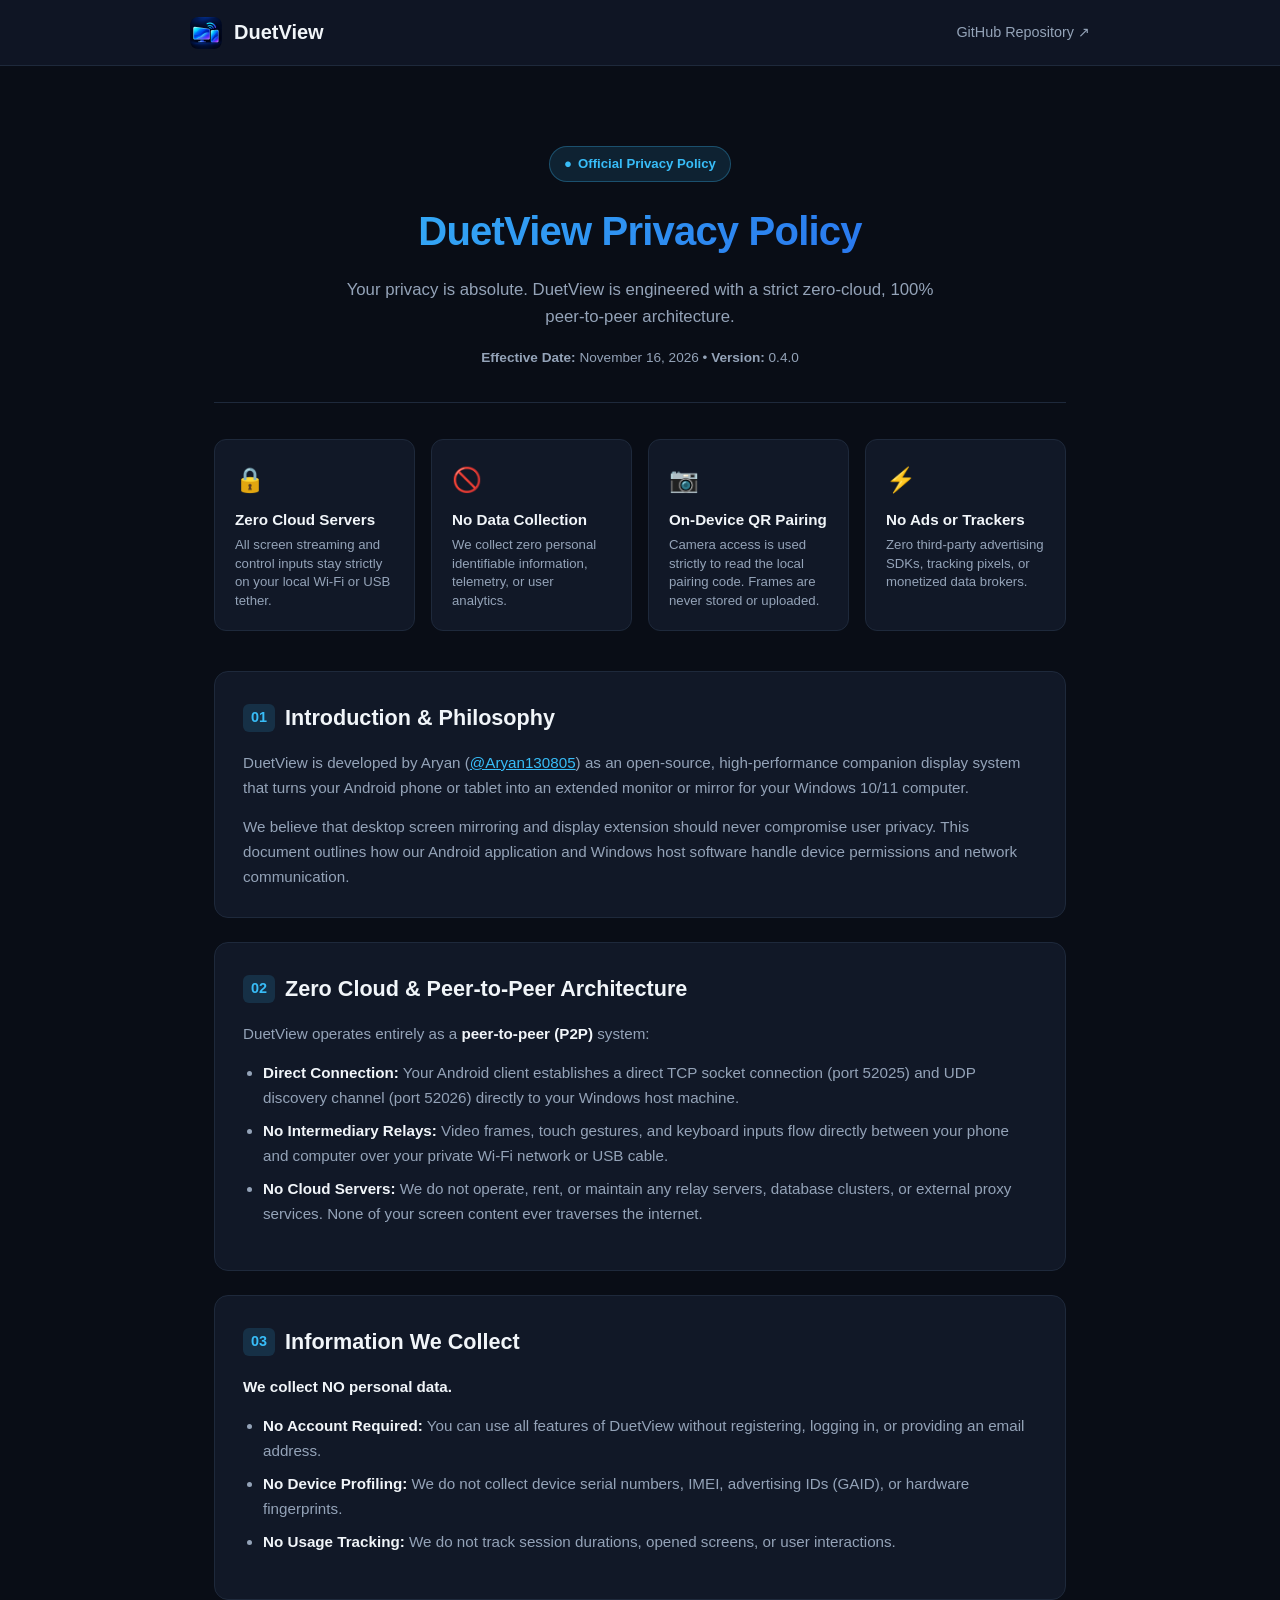
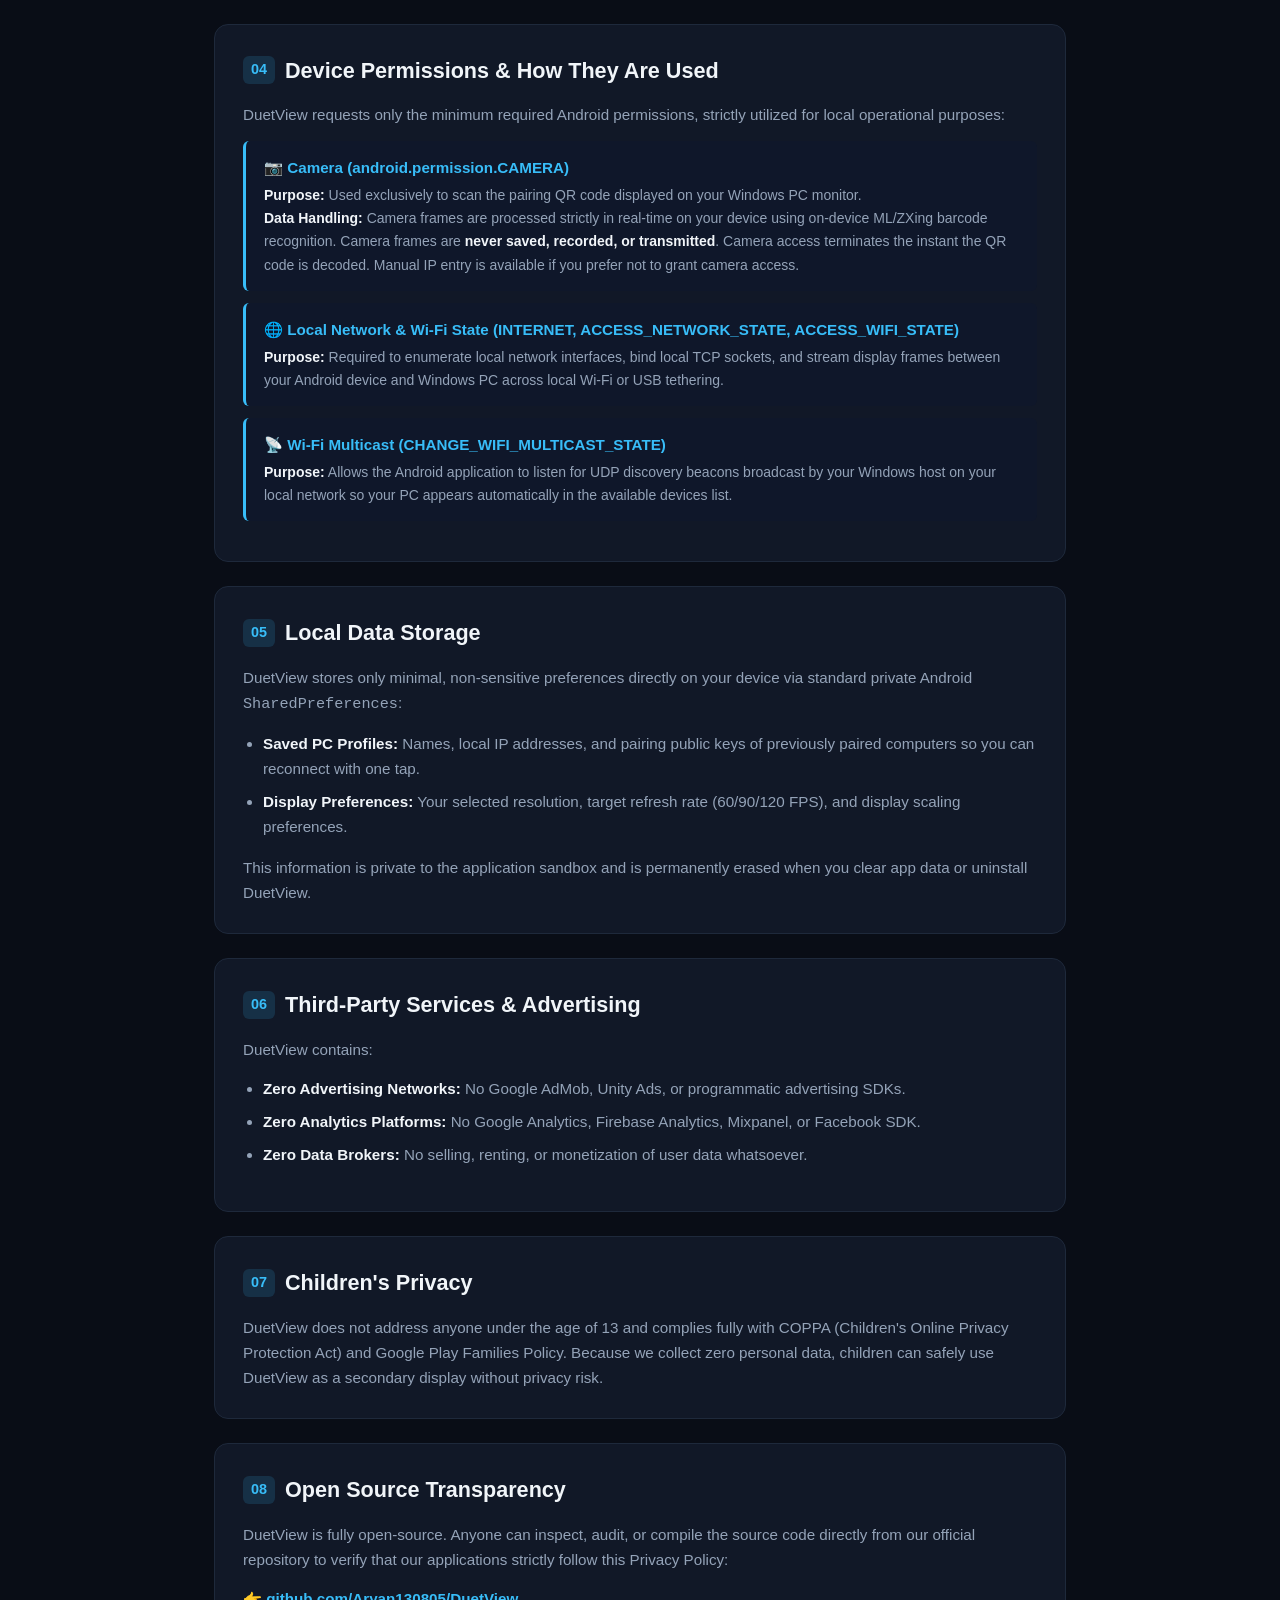
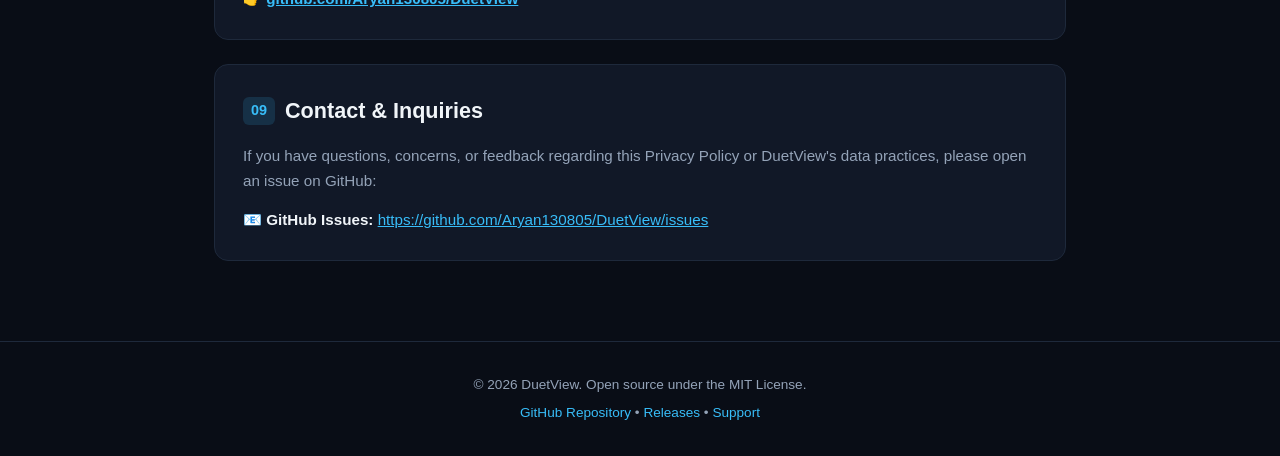
==== docs/index.html @ 6ff33bfb "docs: add dedicated responsive Privacy Policy web page for Google Play Store and GitHub Pages" ====
<!DOCTYPE html>
<html lang="en">
<head>
  <meta charset="UTF-8">
  <meta name="viewport" content="width=device-width, initial-scale=1.0">
  <title>Privacy Policy - DuetView</title>
  <meta name="description" content="Privacy Policy for DuetView - 100% peer-to-peer, zero cloud data collection second monitor app for Android and Windows.">
  <link rel="icon" type="image/png" href="duetview_icon.png">
  <style>
    :root {
      --bg: #090d16;
      --card-bg: #111827;
      --card-border: #1e293b;
      --card-hover-border: #38bdf8;
      --primary: #38bdf8;
      --primary-gradient: linear-gradient(135deg, #38bdf8 0%, #2563eb 100%);
      --accent: #818cf8;
      --text: #f1f5f9;
      --text-muted: #94a3b8;
      --success: #10b981;
      --code-bg: #0f172a;
    }

    * {
      box-sizing: border-box;
      margin: 0;
      padding: 0;
    }

    body {
      font-family: -apple-system, BlinkMacSystemFont, "Segoe UI", Roboto, Helvetica, Arial, sans-serif;
      background-color: var(--bg);
      color: var(--text);
      line-height: 1.65;
      padding: 0;
      margin: 0;
      -webkit-font-smoothing: antialiased;
    }

    /* Top navigation bar */
    .navbar {
      background: rgba(17, 24, 39, 0.85);
      backdrop-filter: blur(12px);
      border-bottom: 1px solid var(--card-border);
      position: sticky;
      top: 0;
      z-index: 50;
      padding: 16px 24px;
    }

    .navbar-container {
      max-width: 900px;
      margin: 0 auto;
      display: flex;
      align-items: center;
      justify-content: space-between;
    }

    .brand {
      display: flex;
      align-items: center;
      gap: 12px;
      text-decoration: none;
      color: var(--text);
      font-weight: 700;
      font-size: 1.25rem;
    }

    .brand img {
      width: 32px;
      height: 32px;
      border-radius: 8px;
      object-fit: cover;
    }

    .nav-links a {
      color: var(--text-muted);
      text-decoration: none;
      font-size: 0.9rem;
      font-weight: 500;
      transition: color 0.2s;
    }

    .nav-links a:hover {
      color: var(--primary);
    }

    /* Container */
    .container {
      max-width: 900px;
      margin: 40px auto 80px auto;
      padding: 0 24px;
    }

    /* Hero Banner */
    .hero {
      text-align: center;
      padding: 40px 0 32px 0;
      border-bottom: 1px solid var(--card-border);
      margin-bottom: 36px;
    }

    .badge {
      display: inline-flex;
      align-items: center;
      gap: 6px;
      background: rgba(56, 189, 248, 0.12);
      color: var(--primary);
      border: 1px solid rgba(56, 189, 248, 0.3);
      padding: 6px 14px;
      border-radius: 9999px;
      font-size: 0.825rem;
      font-weight: 600;
      margin-bottom: 16px;
    }

    .hero h1 {
      font-size: 2.5rem;
      font-weight: 800;
      background: var(--primary-gradient);
      -webkit-background-clip: text;
      -webkit-text-fill-color: transparent;
      margin-bottom: 12px;
      letter-spacing: -0.02em;
    }

    .hero p {
      color: var(--text-muted);
      font-size: 1.05rem;
      max-width: 600px;
      margin: 0 auto;
    }

    .meta-info {
      margin-top: 16px;
      font-size: 0.85rem;
      color: var(--text-muted);
    }

    /* Quick Highlight Grid */
    .highlights {
      display: grid;
      grid-template-columns: repeat(auto-fit, minmax(200px, 1fr));
      gap: 16px;
      margin-bottom: 40px;
    }

    .highlight-card {
      background: var(--card-bg);
      border: 1px solid var(--card-border);
      border-radius: 12px;
      padding: 20px;
      transition: transform 0.2s, border-color 0.2s;
    }

    .highlight-card:hover {
      border-color: var(--card-hover-border);
      transform: translateY(-2px);
    }

    .highlight-icon {
      font-size: 1.5rem;
      margin-bottom: 8px;
      display: block;
    }

    .highlight-title {
      font-weight: 700;
      font-size: 0.95rem;
      color: var(--text);
      margin-bottom: 4px;
    }

    .highlight-desc {
      font-size: 0.825rem;
      color: var(--text-muted);
      line-height: 1.4;
    }

    /* Policy Content */
    .section {
      background: var(--card-bg);
      border: 1px solid var(--card-border);
      border-radius: 14px;
      padding: 28px;
      margin-bottom: 24px;
    }

    .section h2 {
      font-size: 1.35rem;
      font-weight: 700;
      color: var(--text);
      margin-bottom: 14px;
      display: flex;
      align-items: center;
      gap: 10px;
    }

    .section h2 span.num {
      background: rgba(56, 189, 248, 0.15);
      color: var(--primary);
      font-size: 0.9rem;
      padding: 2px 8px;
      border-radius: 6px;
    }

    .section p {
      color: var(--text-muted);
      margin-bottom: 14px;
      font-size: 0.95rem;
    }

    .section p:last-child {
      margin-bottom: 0;
    }

    .section ul {
      margin: 12px 0 16px 20px;
      color: var(--text-muted);
      font-size: 0.95rem;
    }

    .section li {
      margin-bottom: 8px;
    }

    .section strong {
      color: var(--text);
    }

    /* Permission Callout Box */
    .permission-box {
      background: var(--code-bg);
      border-left: 3px solid var(--primary);
      border-radius: 6px;
      padding: 14px 18px;
      margin: 12px 0;
    }

    .permission-title {
      font-weight: 600;
      color: var(--primary);
      font-size: 0.95rem;
      margin-bottom: 4px;
    }

    .permission-desc {
      font-size: 0.875rem;
      color: var(--text-muted);
    }

    /* Footer */
    footer {
      border-top: 1px solid var(--card-border);
      padding: 32px 24px;
      text-align: center;
      color: var(--text-muted);
      font-size: 0.85rem;
    }

    footer a {
      color: var(--primary);
      text-decoration: none;
    }

    footer a:hover {
      text-decoration: underline;
    }

    @media (max-width: 640px) {
      .hero h1 {
        font-size: 2rem;
      }
      .section {
        padding: 20px;
      }
    }
  </style>
</head>
<body>

  <!-- Top Navigation -->
  <header class="navbar">
    <div class="navbar-container">
      <a href="https://github.com/Aryan130805/DuetView" class="brand">
        <img src="duetview_icon.png" alt="DuetView Logo">
        <span>DuetView</span>
      </a>
      <div class="nav-links">
        <a href="https://github.com/Aryan130805/DuetView" target="_blank" rel="noopener">GitHub Repository ↗</a>
      </div>
    </div>
  </header>

  <!-- Main Content Container -->
  <main class="container">

    <!-- Hero Title -->
    <section class="hero">
      <div class="badge">
        <span>●</span> Official Privacy Policy
      </div>
      <h1>DuetView Privacy Policy</h1>
      <p>Your privacy is absolute. DuetView is engineered with a strict zero-cloud, 100% peer-to-peer architecture.</p>
      <div class="meta-info">
        <strong>Effective Date:</strong> November 16, 2026 &bull; <strong>Version:</strong> 0.4.0
      </div>
    </section>

    <!-- Key Privacy Highlights -->
    <section class="highlights">
      <div class="highlight-card">
        <span class="highlight-icon">🔒</span>
        <div class="highlight-title">Zero Cloud Servers</div>
        <div class="highlight-desc">All screen streaming and control inputs stay strictly on your local Wi-Fi or USB tether.</div>
      </div>
      <div class="highlight-card">
        <span class="highlight-icon">🚫</span>
        <div class="highlight-title">No Data Collection</div>
        <div class="highlight-desc">We collect zero personal identifiable information, telemetry, or user analytics.</div>
      </div>
      <div class="highlight-card">
        <span class="highlight-icon">📷</span>
        <div class="highlight-title">On-Device QR Pairing</div>
        <div class="highlight-desc">Camera access is used strictly to read the local pairing code. Frames are never stored or uploaded.</div>
      </div>
      <div class="highlight-card">
        <span class="highlight-icon">⚡</span>
        <div class="highlight-title">No Ads or Trackers</div>
        <div class="highlight-desc">Zero third-party advertising SDKs, tracking pixels, or monetized data brokers.</div>
      </div>
    </section>

    <!-- Detailed Policy Sections -->
    <article class="section">
      <h2><span class="num">01</span> Introduction & Philosophy</h2>
      <p>
        DuetView is developed by Aryan (<a href="https://github.com/Aryan130805" target="_blank" rel="noopener" style="color: var(--primary);">@Aryan130805</a>) as an open-source, high-performance companion display system that turns your Android phone or tablet into an extended monitor or mirror for your Windows 10/11 computer.
      </p>
      <p>
        We believe that desktop screen mirroring and display extension should never compromise user privacy. This document outlines how our Android application and Windows host software handle device permissions and network communication.
      </p>
    </article>

    <article class="section">
      <h2><span class="num">02</span> Zero Cloud & Peer-to-Peer Architecture</h2>
      <p>
        DuetView operates entirely as a <strong>peer-to-peer (P2P)</strong> system:
      </p>
      <ul>
        <li><strong>Direct Connection:</strong> Your Android client establishes a direct TCP socket connection (port 52025) and UDP discovery channel (port 52026) directly to your Windows host machine.</li>
        <li><strong>No Intermediary Relays:</strong> Video frames, touch gestures, and keyboard inputs flow directly between your phone and computer over your private Wi-Fi network or USB cable.</li>
        <li><strong>No Cloud Servers:</strong> We do not operate, rent, or maintain any relay servers, database clusters, or external proxy services. None of your screen content ever traverses the internet.</li>
      </ul>
    </article>

    <article class="section">
      <h2><span class="num">03</span> Information We Collect</h2>
      <p>
        <strong>We collect NO personal data.</strong>
      </p>
      <ul>
        <li><strong>No Account Required:</strong> You can use all features of DuetView without registering, logging in, or providing an email address.</li>
        <li><strong>No Device Profiling:</strong> We do not collect device serial numbers, IMEI, advertising IDs (GAID), or hardware fingerprints.</li>
        <li><strong>No Usage Tracking:</strong> We do not track session durations, opened screens, or user interactions.</li>
      </ul>
    </article>

    <article class="section">
      <h2><span class="num">04</span> Device Permissions & How They Are Used</h2>
      <p>
        DuetView requests only the minimum required Android permissions, strictly utilized for local operational purposes:
      </p>

      <div class="permission-box">
        <div class="permission-title">📷 Camera (android.permission.CAMERA)</div>
        <div class="permission-desc">
          <strong>Purpose:</strong> Used exclusively to scan the pairing QR code displayed on your Windows PC monitor.<br>
          <strong>Data Handling:</strong> Camera frames are processed strictly in real-time on your device using on-device ML/ZXing barcode recognition. Camera frames are <strong>never saved, recorded, or transmitted</strong>. Camera access terminates the instant the QR code is decoded. Manual IP entry is available if you prefer not to grant camera access.
        </div>
      </div>

      <div class="permission-box">
        <div class="permission-title">🌐 Local Network & Wi-Fi State (INTERNET, ACCESS_NETWORK_STATE, ACCESS_WIFI_STATE)</div>
        <div class="permission-desc">
          <strong>Purpose:</strong> Required to enumerate local network interfaces, bind local TCP sockets, and stream display frames between your Android device and Windows PC across local Wi-Fi or USB tethering.
        </div>
      </div>

      <div class="permission-box">
        <div class="permission-title">📡 Wi-Fi Multicast (CHANGE_WIFI_MULTICAST_STATE)</div>
        <div class="permission-desc">
          <strong>Purpose:</strong> Allows the Android application to listen for UDP discovery beacons broadcast by your Windows host on your local network so your PC appears automatically in the available devices list.
        </div>
      </div>
    </article>

    <article class="section">
      <h2><span class="num">05</span> Local Data Storage</h2>
      <p>
        DuetView stores only minimal, non-sensitive preferences directly on your device via standard private Android <code>SharedPreferences</code>:
      </p>
      <ul>
        <li><strong>Saved PC Profiles:</strong> Names, local IP addresses, and pairing public keys of previously paired computers so you can reconnect with one tap.</li>
        <li><strong>Display Preferences:</strong> Your selected resolution, target refresh rate (60/90/120 FPS), and display scaling preferences.</li>
      </ul>
      <p>
        This information is private to the application sandbox and is permanently erased when you clear app data or uninstall DuetView.
      </p>
    </article>

    <article class="section">
      <h2><span class="num">06</span> Third-Party Services & Advertising</h2>
      <p>
        DuetView contains:
      </p>
      <ul>
        <li><strong>Zero Advertising Networks:</strong> No Google AdMob, Unity Ads, or programmatic advertising SDKs.</li>
        <li><strong>Zero Analytics Platforms:</strong> No Google Analytics, Firebase Analytics, Mixpanel, or Facebook SDK.</li>
        <li><strong>Zero Data Brokers:</strong> No selling, renting, or monetization of user data whatsoever.</li>
      </ul>
    </article>

    <article class="section">
      <h2><span class="num">07</span> Children's Privacy</h2>
      <p>
        DuetView does not address anyone under the age of 13 and complies fully with COPPA (Children's Online Privacy Protection Act) and Google Play Families Policy. Because we collect zero personal data, children can safely use DuetView as a secondary display without privacy risk.
      </p>
    </article>

    <article class="section">
      <h2><span class="num">08</span> Open Source Transparency</h2>
      <p>
        DuetView is fully open-source. Anyone can inspect, audit, or compile the source code directly from our official repository to verify that our applications strictly follow this Privacy Policy:
      </p>
      <p>
        👉 <a href="https://github.com/Aryan130805/DuetView" target="_blank" rel="noopener" style="color: var(--primary); font-weight: 600;">github.com/Aryan130805/DuetView</a>
      </p>
    </article>

    <article class="section">
      <h2><span class="num">09</span> Contact & Inquiries</h2>
      <p>
        If you have questions, concerns, or feedback regarding this Privacy Policy or DuetView's data practices, please open an issue on GitHub:
      </p>
      <p>
        📧 <strong>GitHub Issues:</strong> <a href="https://github.com/Aryan130805/DuetView/issues" target="_blank" rel="noopener" style="color: var(--primary);">https://github.com/Aryan130805/DuetView/issues</a>
      </p>
    </article>

  </main>

  <!-- Footer -->
  <footer>
    <p>&copy; 2026 DuetView. Open source under the MIT License.</p>
    <p style="margin-top: 6px;">
      <a href="https://github.com/Aryan130805/DuetView">GitHub Repository</a> &bull;
      <a href="https://github.com/Aryan130805/DuetView/releases">Releases</a> &bull;
      <a href="https://github.com/Aryan130805/DuetView/issues">Support</a>
    </p>
  </footer>

</body>
</html>
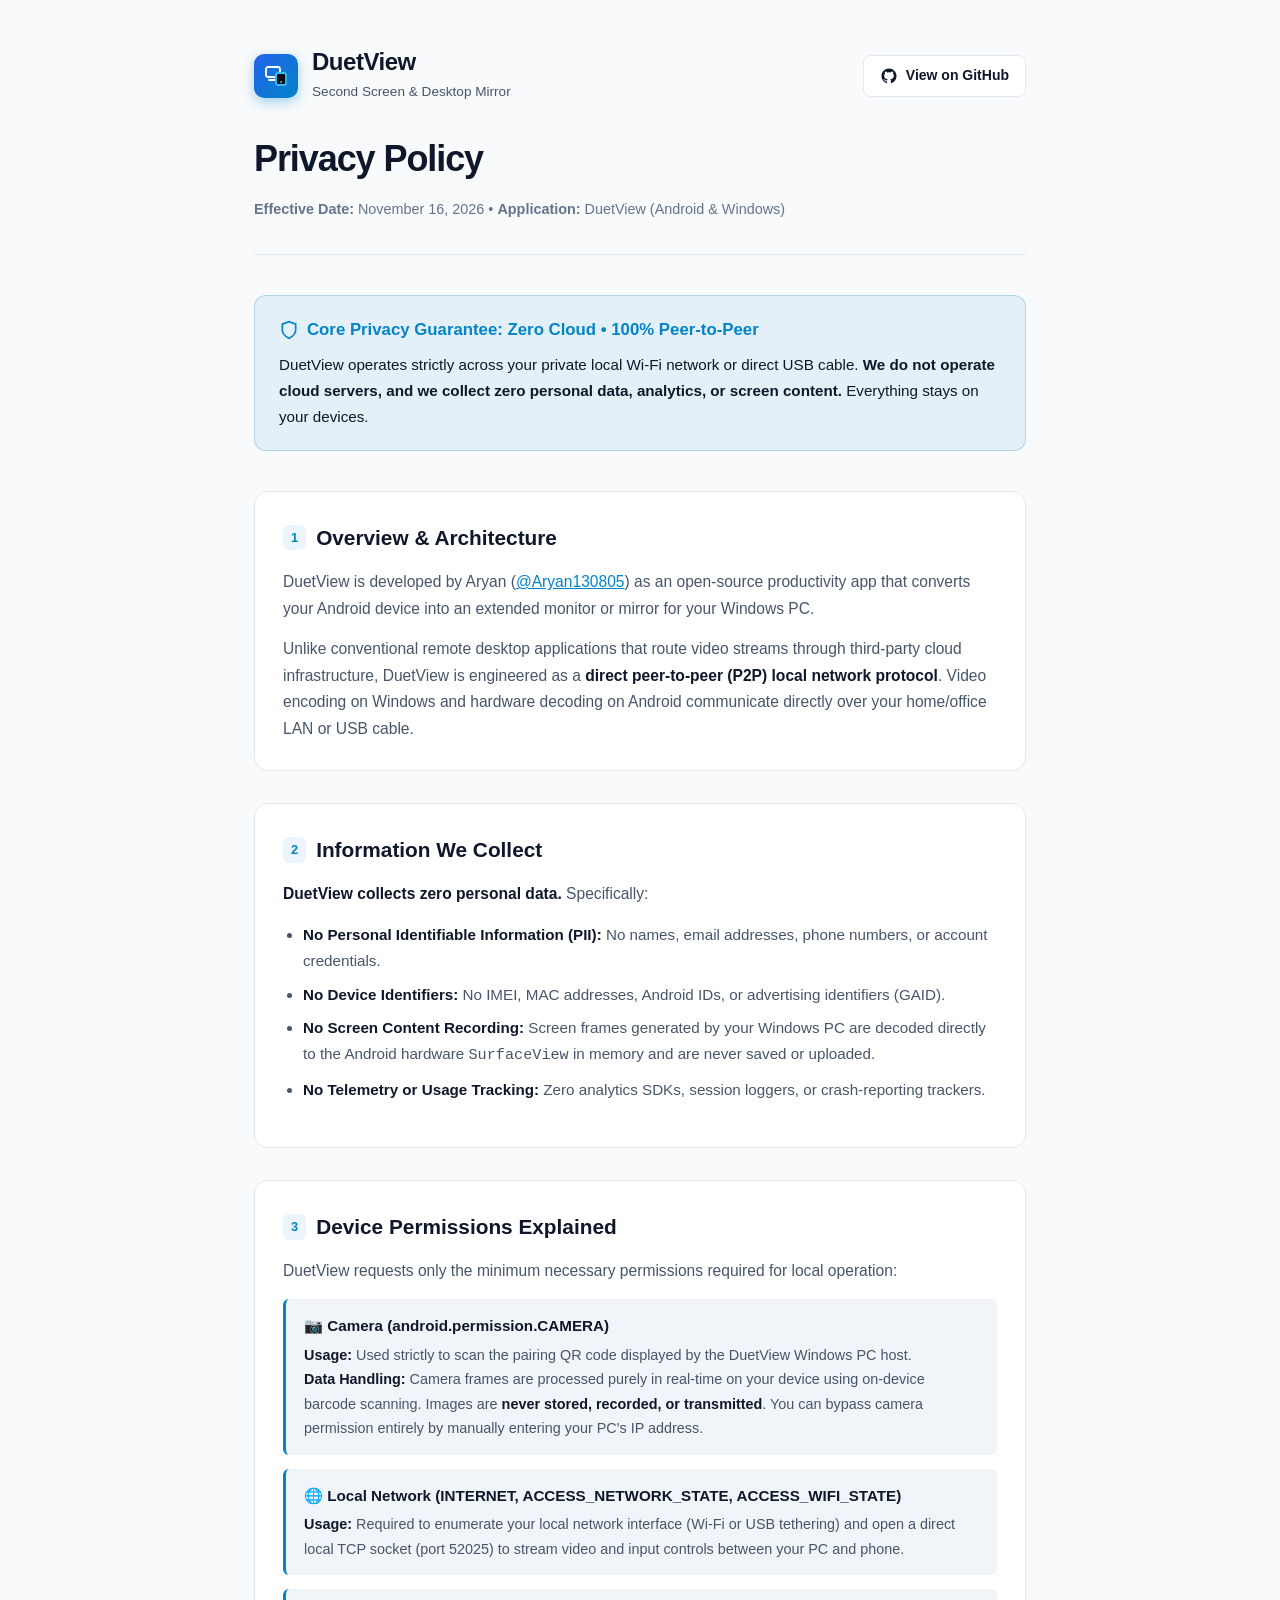
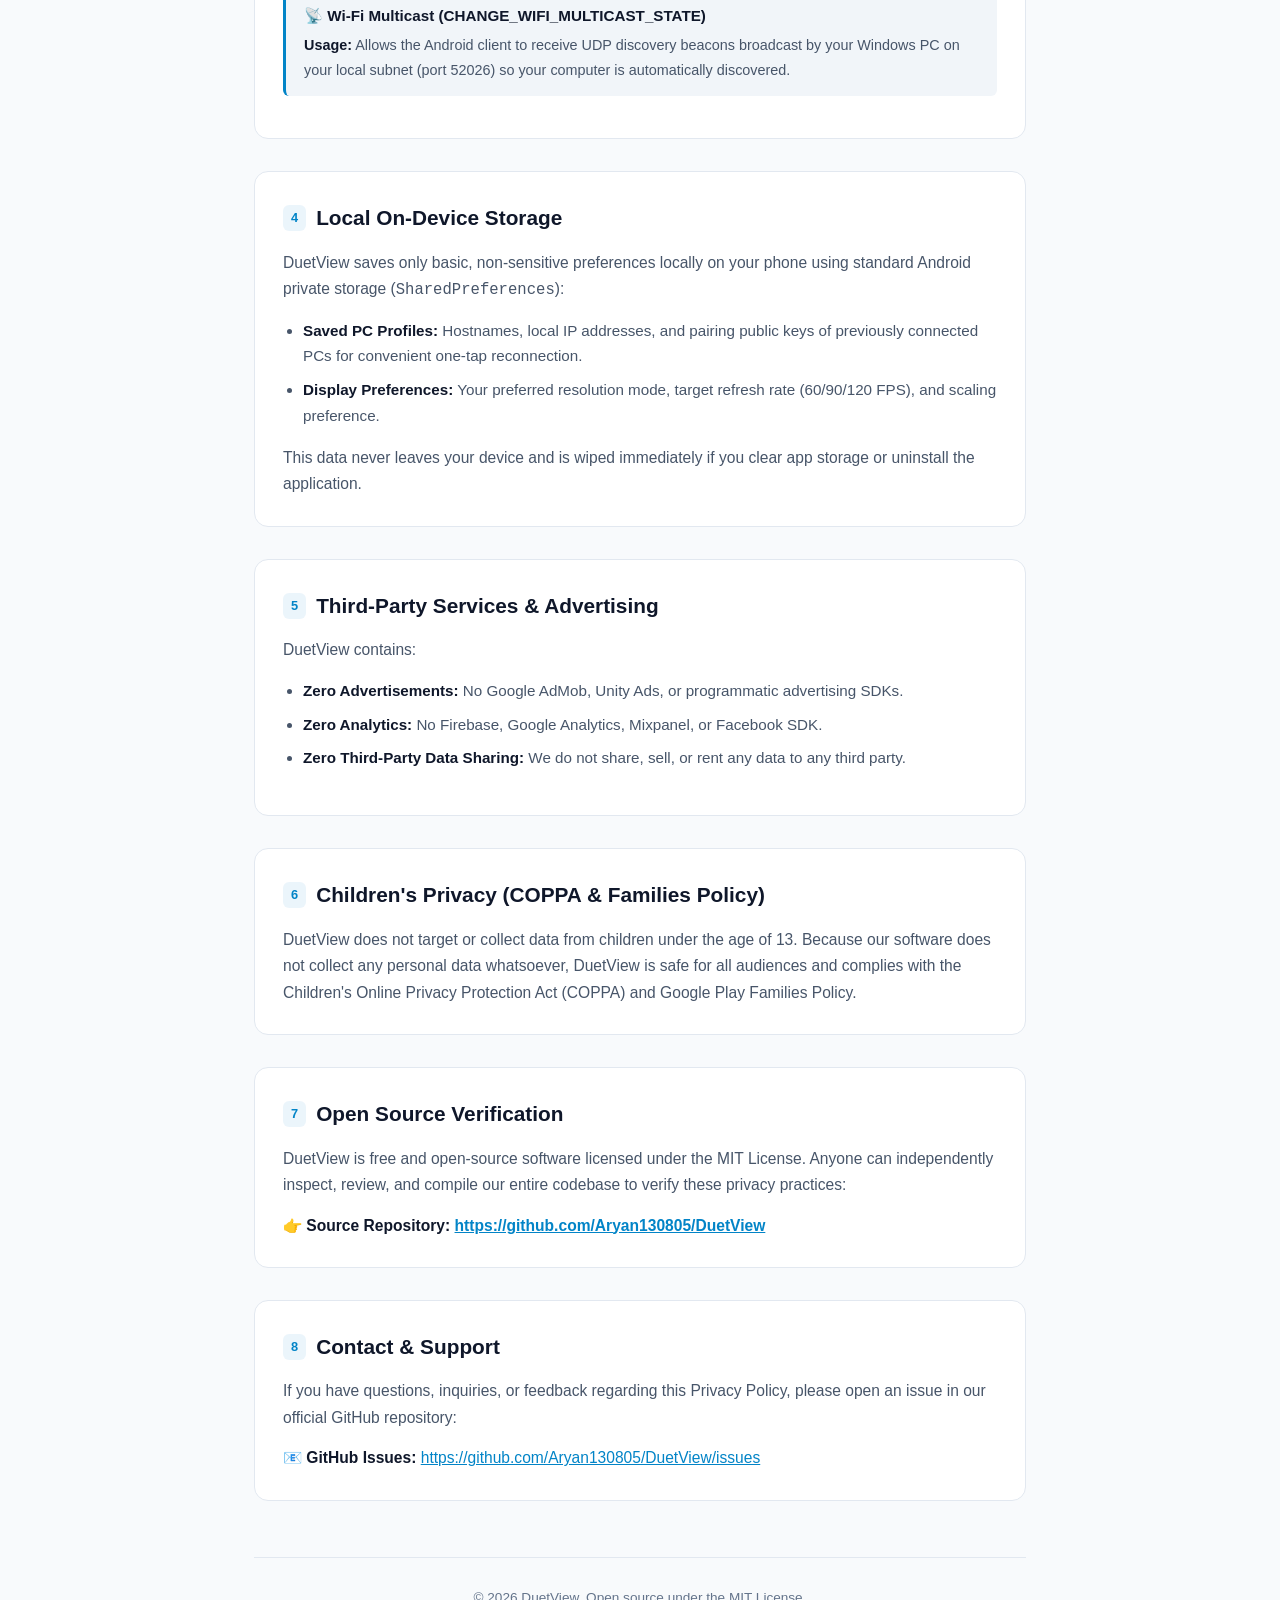
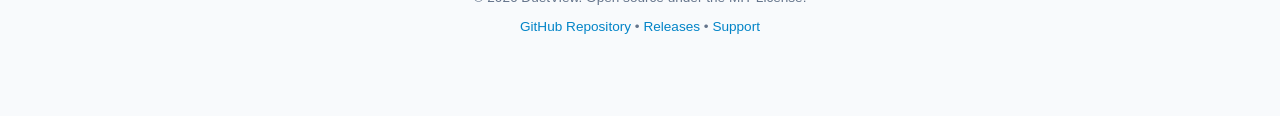
==== commit 37996428: "docs: consolidate into single self-contained privacy policy page with embedded SVG branding" ====
--- a/docs/index.html
+++ b/docs/index.html
@@ -3,22 +3,42 @@
 <head>
   <meta charset="UTF-8">
   <meta name="viewport" content="width=device-width, initial-scale=1.0">
-  <title>Privacy Policy - DuetView</title>
-  <meta name="description" content="Privacy Policy for DuetView - 100% peer-to-peer, zero cloud data collection second monitor app for Android and Windows.">
-  <link rel="icon" type="image/png" href="duetview_icon.png">
+  <title>Privacy Policy — DuetView</title>
+  <meta name="description" content="Official Privacy Policy for DuetView. 100% peer-to-peer, zero-cloud data collection companion display application for Android and Windows.">
   <style>
     :root {
-      --bg: #090d16;
+      --bg: #0b0f19;
       --card-bg: #111827;
-      --card-border: #1e293b;
-      --card-hover-border: #38bdf8;
-      --primary: #38bdf8;
-      --primary-gradient: linear-gradient(135deg, #38bdf8 0%, #2563eb 100%);
-      --accent: #818cf8;
+      --card-border: #1f293d;
       --text: #f1f5f9;
       --text-muted: #94a3b8;
+      --text-dim: #64748b;
+      --primary: #38bdf8;
+      --primary-dim: rgba(56, 189, 248, 0.12);
+      --primary-border: rgba(56, 189, 248, 0.3);
+      --accent: #818cf8;
       --success: #10b981;
+      --success-dim: rgba(16, 185, 129, 0.12);
       --code-bg: #0f172a;
+      --font-family: -apple-system, BlinkMacSystemFont, "Segoe UI", Roboto, Helvetica, Arial, sans-serif;
+    }
+
+    @media (prefers-color-scheme: light) {
+      :root {
+        --bg: #f8fafc;
+        --card-bg: #ffffff;
+        --card-border: #e2e8f0;
+        --text: #0f172a;
+        --text-muted: #475569;
+        --text-dim: #64748b;
+        --primary: #0284c7;
+        --primary-dim: rgba(2, 132, 199, 0.08);
+        --primary-border: rgba(2, 132, 199, 0.25);
+        --accent: #6366f1;
+        --success: #059669;
+        --success-dim: rgba(5, 150, 105, 0.08);
+        --code-bg: #f1f5f9;
+      }
     }
 
     * {
@@ -28,166 +48,142 @@
     }
 
     body {
-      font-family: -apple-system, BlinkMacSystemFont, "Segoe UI", Roboto, Helvetica, Arial, sans-serif;
+      font-family: var(--font-family);
       background-color: var(--bg);
       color: var(--text);
-      line-height: 1.65;
+      line-height: 1.7;
       padding: 0;
       margin: 0;
       -webkit-font-smoothing: antialiased;
     }
 
-    /* Top navigation bar */
-    .navbar {
-      background: rgba(17, 24, 39, 0.85);
-      backdrop-filter: blur(12px);
+    .wrapper {
+      max-width: 820px;
+      margin: 0 auto;
+      padding: 48px 24px 80px 24px;
+    }
+
+    /* Header */
+    header {
+      margin-bottom: 40px;
+      padding-bottom: 32px;
       border-bottom: 1px solid var(--card-border);
-      position: sticky;
-      top: 0;
-      z-index: 50;
-      padding: 16px 24px;
-    }
-
-    .navbar-container {
-      max-width: 900px;
-      margin: 0 auto;
+    }
+
+    .brand-row {
       display: flex;
       align-items: center;
       justify-content: space-between;
+      margin-bottom: 24px;
+      flex-wrap: wrap;
+      gap: 16px;
     }
 
     .brand {
       display: flex;
       align-items: center;
-      gap: 12px;
+      gap: 14px;
       text-decoration: none;
       color: var(--text);
-      font-weight: 700;
-      font-size: 1.25rem;
-    }
-
-    .brand img {
-      width: 32px;
-      height: 32px;
-      border-radius: 8px;
-      object-fit: cover;
-    }
-
-    .nav-links a {
-      color: var(--text-muted);
-      text-decoration: none;
-      font-size: 0.9rem;
-      font-weight: 500;
-      transition: color 0.2s;
-    }
-
-    .nav-links a:hover {
-      color: var(--primary);
-    }
-
-    /* Container */
-    .container {
-      max-width: 900px;
-      margin: 40px auto 80px auto;
-      padding: 0 24px;
-    }
-
-    /* Hero Banner */
-    .hero {
-      text-align: center;
-      padding: 40px 0 32px 0;
-      border-bottom: 1px solid var(--card-border);
-      margin-bottom: 36px;
-    }
-
-    .badge {
-      display: inline-flex;
-      align-items: center;
-      gap: 6px;
-      background: rgba(56, 189, 248, 0.12);
-      color: var(--primary);
-      border: 1px solid rgba(56, 189, 248, 0.3);
-      padding: 6px 14px;
-      border-radius: 9999px;
-      font-size: 0.825rem;
-      font-weight: 600;
-      margin-bottom: 16px;
-    }
-
-    .hero h1 {
-      font-size: 2.5rem;
+    }
+
+    .brand-icon {
+      width: 44px;
+      height: 44px;
+      border-radius: 10px;
+      background: linear-gradient(135deg, #2563eb, #0284c7);
+      display: flex;
+      align-items: center;
+      justify-content: center;
+      box-shadow: 0 4px 12px rgba(2, 132, 199, 0.35);
+      flex-shrink: 0;
+    }
+
+    .brand-text h1 {
+      font-size: 1.5rem;
       font-weight: 800;
-      background: var(--primary-gradient);
-      -webkit-background-clip: text;
-      -webkit-text-fill-color: transparent;
-      margin-bottom: 12px;
       letter-spacing: -0.02em;
-    }
-
-    .hero p {
-      color: var(--text-muted);
-      font-size: 1.05rem;
-      max-width: 600px;
-      margin: 0 auto;
-    }
-
-    .meta-info {
-      margin-top: 16px;
+      line-height: 1.2;
+    }
+
+    .brand-text span {
       font-size: 0.85rem;
       color: var(--text-muted);
     }
 
-    /* Quick Highlight Grid */
-    .highlights {
-      display: grid;
-      grid-template-columns: repeat(auto-fit, minmax(200px, 1fr));
-      gap: 16px;
-      margin-bottom: 40px;
-    }
-
-    .highlight-card {
+    .github-link {
+      display: inline-flex;
+      align-items: center;
+      gap: 8px;
+      padding: 8px 16px;
+      border-radius: 8px;
       background: var(--card-bg);
       border: 1px solid var(--card-border);
+      color: var(--text);
+      text-decoration: none;
+      font-size: 0.875rem;
+      font-weight: 600;
+      transition: border-color 0.2s, background-color 0.2s;
+    }
+
+    .github-link:hover {
+      border-color: var(--primary);
+    }
+
+    .doc-title {
+      font-size: 2.25rem;
+      font-weight: 800;
+      letter-spacing: -0.03em;
+      margin-bottom: 8px;
+      color: var(--text);
+    }
+
+    .doc-meta {
+      color: var(--text-dim);
+      font-size: 0.9rem;
+    }
+
+    /* Summary Callout Banner */
+    .summary-banner {
+      background: var(--primary-dim);
+      border: 1px solid var(--primary-border);
       border-radius: 12px;
-      padding: 20px;
-      transition: transform 0.2s, border-color 0.2s;
-    }
-
-    .highlight-card:hover {
-      border-color: var(--card-hover-border);
-      transform: translateY(-2px);
-    }
-
-    .highlight-icon {
-      font-size: 1.5rem;
+      padding: 20px 24px;
+      margin-bottom: 40px;
+    }
+
+    .summary-banner h3 {
+      color: var(--primary);
+      font-size: 1.05rem;
+      font-weight: 700;
       margin-bottom: 8px;
-      display: block;
-    }
-
-    .highlight-title {
-      font-weight: 700;
+      display: flex;
+      align-items: center;
+      gap: 8px;
+    }
+
+    .summary-banner p {
+      color: var(--text);
       font-size: 0.95rem;
-      color: var(--text);
-      margin-bottom: 4px;
-    }
-
-    .highlight-desc {
-      font-size: 0.825rem;
-      color: var(--text-muted);
-      line-height: 1.4;
-    }
-
-    /* Policy Content */
-    .section {
+      margin: 0;
+    }
+
+    /* Content Sections */
+    article.content {
+      display: flex;
+      flex-direction: column;
+      gap: 32px;
+    }
+
+    section {
       background: var(--card-bg);
       border: 1px solid var(--card-border);
       border-radius: 14px;
       padding: 28px;
-      margin-bottom: 24px;
-    }
-
-    .section h2 {
-      font-size: 1.35rem;
+    }
+
+    section h2 {
+      font-size: 1.3rem;
       font-weight: 700;
       color: var(--text);
       margin-bottom: 14px;
@@ -196,65 +192,67 @@
       gap: 10px;
     }
 
-    .section h2 span.num {
-      background: rgba(56, 189, 248, 0.15);
+    section h2 .badge-num {
+      background: var(--primary-dim);
       color: var(--primary);
-      font-size: 0.9rem;
+      font-size: 0.8rem;
+      font-weight: 700;
       padding: 2px 8px;
       border-radius: 6px;
     }
 
-    .section p {
+    section p {
       color: var(--text-muted);
       margin-bottom: 14px;
-      font-size: 0.95rem;
-    }
-
-    .section p:last-child {
+      font-size: 0.975rem;
+    }
+
+    section p:last-child {
       margin-bottom: 0;
     }
 
-    .section ul {
+    section ul {
       margin: 12px 0 16px 20px;
       color: var(--text-muted);
+    }
+
+    section li {
+      margin-bottom: 8px;
       font-size: 0.95rem;
     }
 
-    .section li {
-      margin-bottom: 8px;
-    }
-
-    .section strong {
-      color: var(--text);
-    }
-
-    /* Permission Callout Box */
-    .permission-box {
+    section strong {
+      color: var(--text);
+    }
+
+    /* Permission Card */
+    .permission-item {
       background: var(--code-bg);
       border-left: 3px solid var(--primary);
       border-radius: 6px;
       padding: 14px 18px;
-      margin: 12px 0;
-    }
-
-    .permission-title {
-      font-weight: 600;
-      color: var(--primary);
+      margin: 14px 0;
+    }
+
+    .permission-name {
+      font-weight: 700;
+      color: var(--text);
       font-size: 0.95rem;
       margin-bottom: 4px;
     }
 
     .permission-desc {
-      font-size: 0.875rem;
+      font-size: 0.9rem;
       color: var(--text-muted);
     }
 
     /* Footer */
     footer {
+      margin-top: 56px;
+      padding-top: 28px;
       border-top: 1px solid var(--card-border);
-      padding: 32px 24px;
       text-align: center;
-      color: var(--text-muted);
+      color: var(--text-dim);
       font-size: 0.85rem;
     }
 
@@ -267,198 +265,196 @@
       text-decoration: underline;
     }
 
-    @media (max-width: 640px) {
-      .hero h1 {
-        font-size: 2rem;
+    @media print {
+      body {
+        background: #ffffff;
+        color: #000000;
       }
-      .section {
-        padding: 20px;
+      .wrapper {
+        padding: 0;
+      }
+      section, .summary-banner {
+        border: 1px solid #ccc;
+        background: #ffffff;
+        page-break-inside: avoid;
+      }
+      .github-link {
+        display: none;
       }
     }
   </style>
 </head>
 <body>
 
-  <!-- Top Navigation -->
-  <header class="navbar">
-    <div class="navbar-container">
-      <a href="https://github.com/Aryan130805/DuetView" class="brand">
-        <img src="duetview_icon.png" alt="DuetView Logo">
-        <span>DuetView</span>
-      </a>
-      <div class="nav-links">
-        <a href="https://github.com/Aryan130805/DuetView" target="_blank" rel="noopener">GitHub Repository ↗</a>
+  <div class="wrapper">
+
+    <!-- Top Header -->
+    <header>
+      <div class="brand-row">
+        <div class="brand">
+          <!-- Inline Self-Contained SVG Logo -->
+          <div class="brand-icon">
+            <svg width="24" height="24" viewBox="0 0 24 24" fill="none" xmlns="http://www.w3.org/2000/svg">
+              <rect x="2" y="3" width="14" height="10" rx="2" stroke="white" stroke-width="1.8"/>
+              <path d="M5 16H13" stroke="white" stroke-width="1.8" stroke-linecap="round"/>
+              <rect x="12" y="9" width="10" height="12" rx="2" fill="#090d16" stroke="#38bdf8" stroke-width="1.8"/>
+              <circle cx="17" cy="18" r="1" fill="#38bdf8"/>
+            </svg>
+          </div>
+          <div class="brand-text">
+            <h1>DuetView</h1>
+            <span>Second Screen &amp; Desktop Mirror</span>
+          </div>
+        </div>
+
+        <a href="https://github.com/Aryan130805/DuetView" target="_blank" rel="noopener" class="github-link">
+          <svg width="18" height="18" viewBox="0 0 24 24" fill="currentColor">
+            <path fill-rule="evenodd" clip-rule="evenodd" d="M12 2C6.477 2 2 6.484 2 12.017c0 4.425 2.865 8.18 6.839 9.504.5.092.682-.217.682-.483 0-.237-.008-.868-.013-1.703-2.782.605-3.369-1.343-3.369-1.343-.454-1.158-1.11-1.466-1.11-1.466-.908-.62.069-.608.069-.608 1.003.07 1.53 1.032 1.53 1.032.892 1.53 2.341 1.088 2.91.832.092-.647.35-1.088.636-1.338-2.22-.253-4.555-1.113-4.555-4.951 0-1.093.39-1.988 1.029-2.688-.103-.253-.446-1.272.098-2.65 0 0 .84-.27 2.75 1.026A9.564 9.564 0 0112 6.844c.85.004 1.705.115 2.504.337 1.909-1.296 2.747-1.027 2.747-1.027.546 1.379.202 2.398.1 2.651.64.7 1.028 1.595 1.028 2.688 0 3.848-2.339 4.695-4.566 4.943.359.309.678.92.678 1.855 0 1.338-.012 2.419-.012 2.747 0 .268.18.58.688.482A10.019 10.019 0 0022 12.017C22 6.484 17.522 2 12 2z"/>
+          </svg>
+          View on GitHub
+        </a>
       </div>
+
+      <div class="doc-title">Privacy Policy</div>
+      <div class="doc-meta">
+        <strong>Effective Date:</strong> November 16, 2026 &bull; <strong>Application:</strong> DuetView (Android &amp; Windows)
+      </div>
+    </header>
+
+    <!-- Quick Summary Banner -->
+    <div class="summary-banner">
+      <h3>
+        <svg width="20" height="20" viewBox="0 0 24 24" fill="none" stroke="currentColor" stroke-width="2">
+          <path d="M12 22s8-4 8-10V5l-8-3-8 3v7c0 6 8 10 8 10z"/>
+        </svg>
+        Core Privacy Guarantee: Zero Cloud &bull; 100% Peer-to-Peer
+      </h3>
+      <p>
+        DuetView operates strictly across your private local Wi-Fi network or direct USB cable. <strong>We do not operate cloud servers, and we collect zero personal data, analytics, or screen content.</strong> Everything stays on your devices.
+      </p>
     </div>
-  </header>
-
-  <!-- Main Content Container -->
-  <main class="container">
-
-    <!-- Hero Title -->
-    <section class="hero">
-      <div class="badge">
-        <span>●</span> Official Privacy Policy
-      </div>
-      <h1>DuetView Privacy Policy</h1>
-      <p>Your privacy is absolute. DuetView is engineered with a strict zero-cloud, 100% peer-to-peer architecture.</p>
-      <div class="meta-info">
-        <strong>Effective Date:</strong> November 16, 2026 &bull; <strong>Version:</strong> 0.4.0
-      </div>
-    </section>
-
-    <!-- Key Privacy Highlights -->
-    <section class="highlights">
-      <div class="highlight-card">
-        <span class="highlight-icon">🔒</span>
-        <div class="highlight-title">Zero Cloud Servers</div>
-        <div class="highlight-desc">All screen streaming and control inputs stay strictly on your local Wi-Fi or USB tether.</div>
-      </div>
-      <div class="highlight-card">
-        <span class="highlight-icon">🚫</span>
-        <div class="highlight-title">No Data Collection</div>
-        <div class="highlight-desc">We collect zero personal identifiable information, telemetry, or user analytics.</div>
-      </div>
-      <div class="highlight-card">
-        <span class="highlight-icon">📷</span>
-        <div class="highlight-title">On-Device QR Pairing</div>
-        <div class="highlight-desc">Camera access is used strictly to read the local pairing code. Frames are never stored or uploaded.</div>
-      </div>
-      <div class="highlight-card">
-        <span class="highlight-icon">⚡</span>
-        <div class="highlight-title">No Ads or Trackers</div>
-        <div class="highlight-desc">Zero third-party advertising SDKs, tracking pixels, or monetized data brokers.</div>
-      </div>
-    </section>
-
-    <!-- Detailed Policy Sections -->
-    <article class="section">
-      <h2><span class="num">01</span> Introduction & Philosophy</h2>
-      <p>
-        DuetView is developed by Aryan (<a href="https://github.com/Aryan130805" target="_blank" rel="noopener" style="color: var(--primary);">@Aryan130805</a>) as an open-source, high-performance companion display system that turns your Android phone or tablet into an extended monitor or mirror for your Windows 10/11 computer.
+
+    <!-- Main Content Sections -->
+    <article class="content">
+
+      <section>
+        <h2><span class="badge-num">1</span> Overview &amp; Architecture</h2>
+        <p>
+          DuetView is developed by Aryan (<a href="https://github.com/Aryan130805" target="_blank" rel="noopener" style="color: var(--primary);">@Aryan130805</a>) as an open-source productivity app that converts your Android device into an extended monitor or mirror for your Windows PC.
+        </p>
+        <p>
+          Unlike conventional remote desktop applications that route video streams through third-party cloud infrastructure, DuetView is engineered as a <strong>direct peer-to-peer (P2P) local network protocol</strong>. Video encoding on Windows and hardware decoding on Android communicate directly over your home/office LAN or USB cable.
+        </p>
+      </section>
+
+      <section>
+        <h2><span class="badge-num">2</span> Information We Collect</h2>
+        <p>
+          <strong>DuetView collects zero personal data.</strong> Specifically:
+        </p>
+        <ul>
+          <li><strong>No Personal Identifiable Information (PII):</strong> No names, email addresses, phone numbers, or account credentials.</li>
+          <li><strong>No Device Identifiers:</strong> No IMEI, MAC addresses, Android IDs, or advertising identifiers (GAID).</li>
+          <li><strong>No Screen Content Recording:</strong> Screen frames generated by your Windows PC are decoded directly to the Android hardware <code>SurfaceView</code> in memory and are never saved or uploaded.</li>
+          <li><strong>No Telemetry or Usage Tracking:</strong> Zero analytics SDKs, session loggers, or crash-reporting trackers.</li>
+        </ul>
+      </section>
+
+      <section>
+        <h2><span class="badge-num">3</span> Device Permissions Explained</h2>
+        <p>
+          DuetView requests only the minimum necessary permissions required for local operation:
+        </p>
+
+        <div class="permission-item">
+          <div class="permission-name">📷 Camera (android.permission.CAMERA)</div>
+          <div class="permission-desc">
+            <strong>Usage:</strong> Used strictly to scan the pairing QR code displayed by the DuetView Windows PC host.<br>
+            <strong>Data Handling:</strong> Camera frames are processed purely in real-time on your device using on-device barcode scanning. Images are <strong>never stored, recorded, or transmitted</strong>. You can bypass camera permission entirely by manually entering your PC's IP address.
+          </div>
+        </div>
+
+        <div class="permission-item">
+          <div class="permission-name">🌐 Local Network (INTERNET, ACCESS_NETWORK_STATE, ACCESS_WIFI_STATE)</div>
+          <div class="permission-desc">
+            <strong>Usage:</strong> Required to enumerate your local network interface (Wi-Fi or USB tethering) and open a direct local TCP socket (port 52025) to stream video and input controls between your PC and phone.
+          </div>
+        </div>
+
+        <div class="permission-item">
+          <div class="permission-name">📡 Wi-Fi Multicast (CHANGE_WIFI_MULTICAST_STATE)</div>
+          <div class="permission-desc">
+            <strong>Usage:</strong> Allows the Android client to receive UDP discovery beacons broadcast by your Windows PC on your local subnet (port 52026) so your computer is automatically discovered.
+          </div>
+        </div>
+      </section>
+
+      <section>
+        <h2><span class="badge-num">4</span> Local On-Device Storage</h2>
+        <p>
+          DuetView saves only basic, non-sensitive preferences locally on your phone using standard Android private storage (<code>SharedPreferences</code>):
+        </p>
+        <ul>
+          <li><strong>Saved PC Profiles:</strong> Hostnames, local IP addresses, and pairing public keys of previously connected PCs for convenient one-tap reconnection.</li>
+          <li><strong>Display Preferences:</strong> Your preferred resolution mode, target refresh rate (60/90/120 FPS), and scaling preference.</li>
+        </ul>
+        <p>
+          This data never leaves your device and is wiped immediately if you clear app storage or uninstall the application.
+        </p>
+      </section>
+
+      <section>
+        <h2><span class="badge-num">5</span> Third-Party Services &amp; Advertising</h2>
+        <p>
+          DuetView contains:
+        </p>
+        <ul>
+          <li><strong>Zero Advertisements:</strong> No Google AdMob, Unity Ads, or programmatic advertising SDKs.</li>
+          <li><strong>Zero Analytics:</strong> No Firebase, Google Analytics, Mixpanel, or Facebook SDK.</li>
+          <li><strong>Zero Third-Party Data Sharing:</strong> We do not share, sell, or rent any data to any third party.</li>
+        </ul>
+      </section>
+
+      <section>
+        <h2><span class="badge-num">6</span> Children's Privacy (COPPA &amp; Families Policy)</h2>
+        <p>
+          DuetView does not target or collect data from children under the age of 13. Because our software does not collect any personal data whatsoever, DuetView is safe for all audiences and complies with the Children's Online Privacy Protection Act (COPPA) and Google Play Families Policy.
+        </p>
+      </section>
+
+      <section>
+        <h2><span class="badge-num">7</span> Open Source Verification</h2>
+        <p>
+          DuetView is free and open-source software licensed under the MIT License. Anyone can independently inspect, review, and compile our entire codebase to verify these privacy practices:
+        </p>
+        <p>
+          👉 <strong>Source Repository:</strong> <a href="https://github.com/Aryan130805/DuetView" target="_blank" rel="noopener" style="color: var(--primary); font-weight: 600;">https://github.com/Aryan130805/DuetView</a>
+        </p>
+      </section>
+
+      <section>
+        <h2><span class="badge-num">8</span> Contact &amp; Support</h2>
+        <p>
+          If you have questions, inquiries, or feedback regarding this Privacy Policy, please open an issue in our official GitHub repository:
+        </p>
+        <p>
+          📧 <strong>GitHub Issues:</strong> <a href="https://github.com/Aryan130805/DuetView/issues" target="_blank" rel="noopener" style="color: var(--primary);">https://github.com/Aryan130805/DuetView/issues</a>
+        </p>
+      </section>
+
+    </article>
+
+    <!-- Footer -->
+    <footer>
+      <p>&copy; 2026 DuetView. Open source under the MIT License.</p>
+      <p style="margin-top: 6px;">
+        <a href="https://github.com/Aryan130805/DuetView">GitHub Repository</a> &bull;
+        <a href="https://github.com/Aryan130805/DuetView/releases">Releases</a> &bull;
+        <a href="https://github.com/Aryan130805/DuetView/issues">Support</a>
       </p>
-      <p>
-        We believe that desktop screen mirroring and display extension should never compromise user privacy. This document outlines how our Android application and Windows host software handle device permissions and network communication.
-      </p>
-    </article>
-
-    <article class="section">
-      <h2><span class="num">02</span> Zero Cloud & Peer-to-Peer Architecture</h2>
-      <p>
-        DuetView operates entirely as a <strong>peer-to-peer (P2P)</strong> system:
-      </p>
-      <ul>
-        <li><strong>Direct Connection:</strong> Your Android client establishes a direct TCP socket connection (port 52025) and UDP discovery channel (port 52026) directly to your Windows host machine.</li>
-        <li><strong>No Intermediary Relays:</strong> Video frames, touch gestures, and keyboard inputs flow directly between your phone and computer over your private Wi-Fi network or USB cable.</li>
-        <li><strong>No Cloud Servers:</strong> We do not operate, rent, or maintain any relay servers, database clusters, or external proxy services. None of your screen content ever traverses the internet.</li>
-      </ul>
-    </article>
-
-    <article class="section">
-      <h2><span class="num">03</span> Information We Collect</h2>
-      <p>
-        <strong>We collect NO personal data.</strong>
-      </p>
-      <ul>
-        <li><strong>No Account Required:</strong> You can use all features of DuetView without registering, logging in, or providing an email address.</li>
-        <li><strong>No Device Profiling:</strong> We do not collect device serial numbers, IMEI, advertising IDs (GAID), or hardware fingerprints.</li>
-        <li><strong>No Usage Tracking:</strong> We do not track session durations, opened screens, or user interactions.</li>
-      </ul>
-    </article>
-
-    <article class="section">
-      <h2><span class="num">04</span> Device Permissions & How They Are Used</h2>
-      <p>
-        DuetView requests only the minimum required Android permissions, strictly utilized for local operational purposes:
-      </p>
-
-      <div class="permission-box">
-        <div class="permission-title">📷 Camera (android.permission.CAMERA)</div>
-        <div class="permission-desc">
-          <strong>Purpose:</strong> Used exclusively to scan the pairing QR code displayed on your Windows PC monitor.<br>
-          <strong>Data Handling:</strong> Camera frames are processed strictly in real-time on your device using on-device ML/ZXing barcode recognition. Camera frames are <strong>never saved, recorded, or transmitted</strong>. Camera access terminates the instant the QR code is decoded. Manual IP entry is available if you prefer not to grant camera access.
-        </div>
-      </div>
-
-      <div class="permission-box">
-        <div class="permission-title">🌐 Local Network & Wi-Fi State (INTERNET, ACCESS_NETWORK_STATE, ACCESS_WIFI_STATE)</div>
-        <div class="permission-desc">
-          <strong>Purpose:</strong> Required to enumerate local network interfaces, bind local TCP sockets, and stream display frames between your Android device and Windows PC across local Wi-Fi or USB tethering.
-        </div>
-      </div>
-
-      <div class="permission-box">
-        <div class="permission-title">📡 Wi-Fi Multicast (CHANGE_WIFI_MULTICAST_STATE)</div>
-        <div class="permission-desc">
-          <strong>Purpose:</strong> Allows the Android application to listen for UDP discovery beacons broadcast by your Windows host on your local network so your PC appears automatically in the available devices list.
-        </div>
-      </div>
-    </article>
-
-    <article class="section">
-      <h2><span class="num">05</span> Local Data Storage</h2>
-      <p>
-        DuetView stores only minimal, non-sensitive preferences directly on your device via standard private Android <code>SharedPreferences</code>:
-      </p>
-      <ul>
-        <li><strong>Saved PC Profiles:</strong> Names, local IP addresses, and pairing public keys of previously paired computers so you can reconnect with one tap.</li>
-        <li><strong>Display Preferences:</strong> Your selected resolution, target refresh rate (60/90/120 FPS), and display scaling preferences.</li>
-      </ul>
-      <p>
-        This information is private to the application sandbox and is permanently erased when you clear app data or uninstall DuetView.
-      </p>
-    </article>
-
-    <article class="section">
-      <h2><span class="num">06</span> Third-Party Services & Advertising</h2>
-      <p>
-        DuetView contains:
-      </p>
-      <ul>
-        <li><strong>Zero Advertising Networks:</strong> No Google AdMob, Unity Ads, or programmatic advertising SDKs.</li>
-        <li><strong>Zero Analytics Platforms:</strong> No Google Analytics, Firebase Analytics, Mixpanel, or Facebook SDK.</li>
-        <li><strong>Zero Data Brokers:</strong> No selling, renting, or monetization of user data whatsoever.</li>
-      </ul>
-    </article>
-
-    <article class="section">
-      <h2><span class="num">07</span> Children's Privacy</h2>
-      <p>
-        DuetView does not address anyone under the age of 13 and complies fully with COPPA (Children's Online Privacy Protection Act) and Google Play Families Policy. Because we collect zero personal data, children can safely use DuetView as a secondary display without privacy risk.
-      </p>
-    </article>
-
-    <article class="section">
-      <h2><span class="num">08</span> Open Source Transparency</h2>
-      <p>
-        DuetView is fully open-source. Anyone can inspect, audit, or compile the source code directly from our official repository to verify that our applications strictly follow this Privacy Policy:
-      </p>
-      <p>
-        👉 <a href="https://github.com/Aryan130805/DuetView" target="_blank" rel="noopener" style="color: var(--primary); font-weight: 600;">github.com/Aryan130805/DuetView</a>
-      </p>
-    </article>
-
-    <article class="section">
-      <h2><span class="num">09</span> Contact & Inquiries</h2>
-      <p>
-        If you have questions, concerns, or feedback regarding this Privacy Policy or DuetView's data practices, please open an issue on GitHub:
-      </p>
-      <p>
-        📧 <strong>GitHub Issues:</strong> <a href="https://github.com/Aryan130805/DuetView/issues" target="_blank" rel="noopener" style="color: var(--primary);">https://github.com/Aryan130805/DuetView/issues</a>
-      </p>
-    </article>
-
-  </main>
-
-  <!-- Footer -->
-  <footer>
-    <p>&copy; 2026 DuetView. Open source under the MIT License.</p>
-    <p style="margin-top: 6px;">
-      <a href="https://github.com/Aryan130805/DuetView">GitHub Repository</a> &bull;
-      <a href="https://github.com/Aryan130805/DuetView/releases">Releases</a> &bull;
-      <a href="https://github.com/Aryan130805/DuetView/issues">Support</a>
-    </p>
-  </footer>
+    </footer>
+
+  </div>
 
 </body>
 </html>
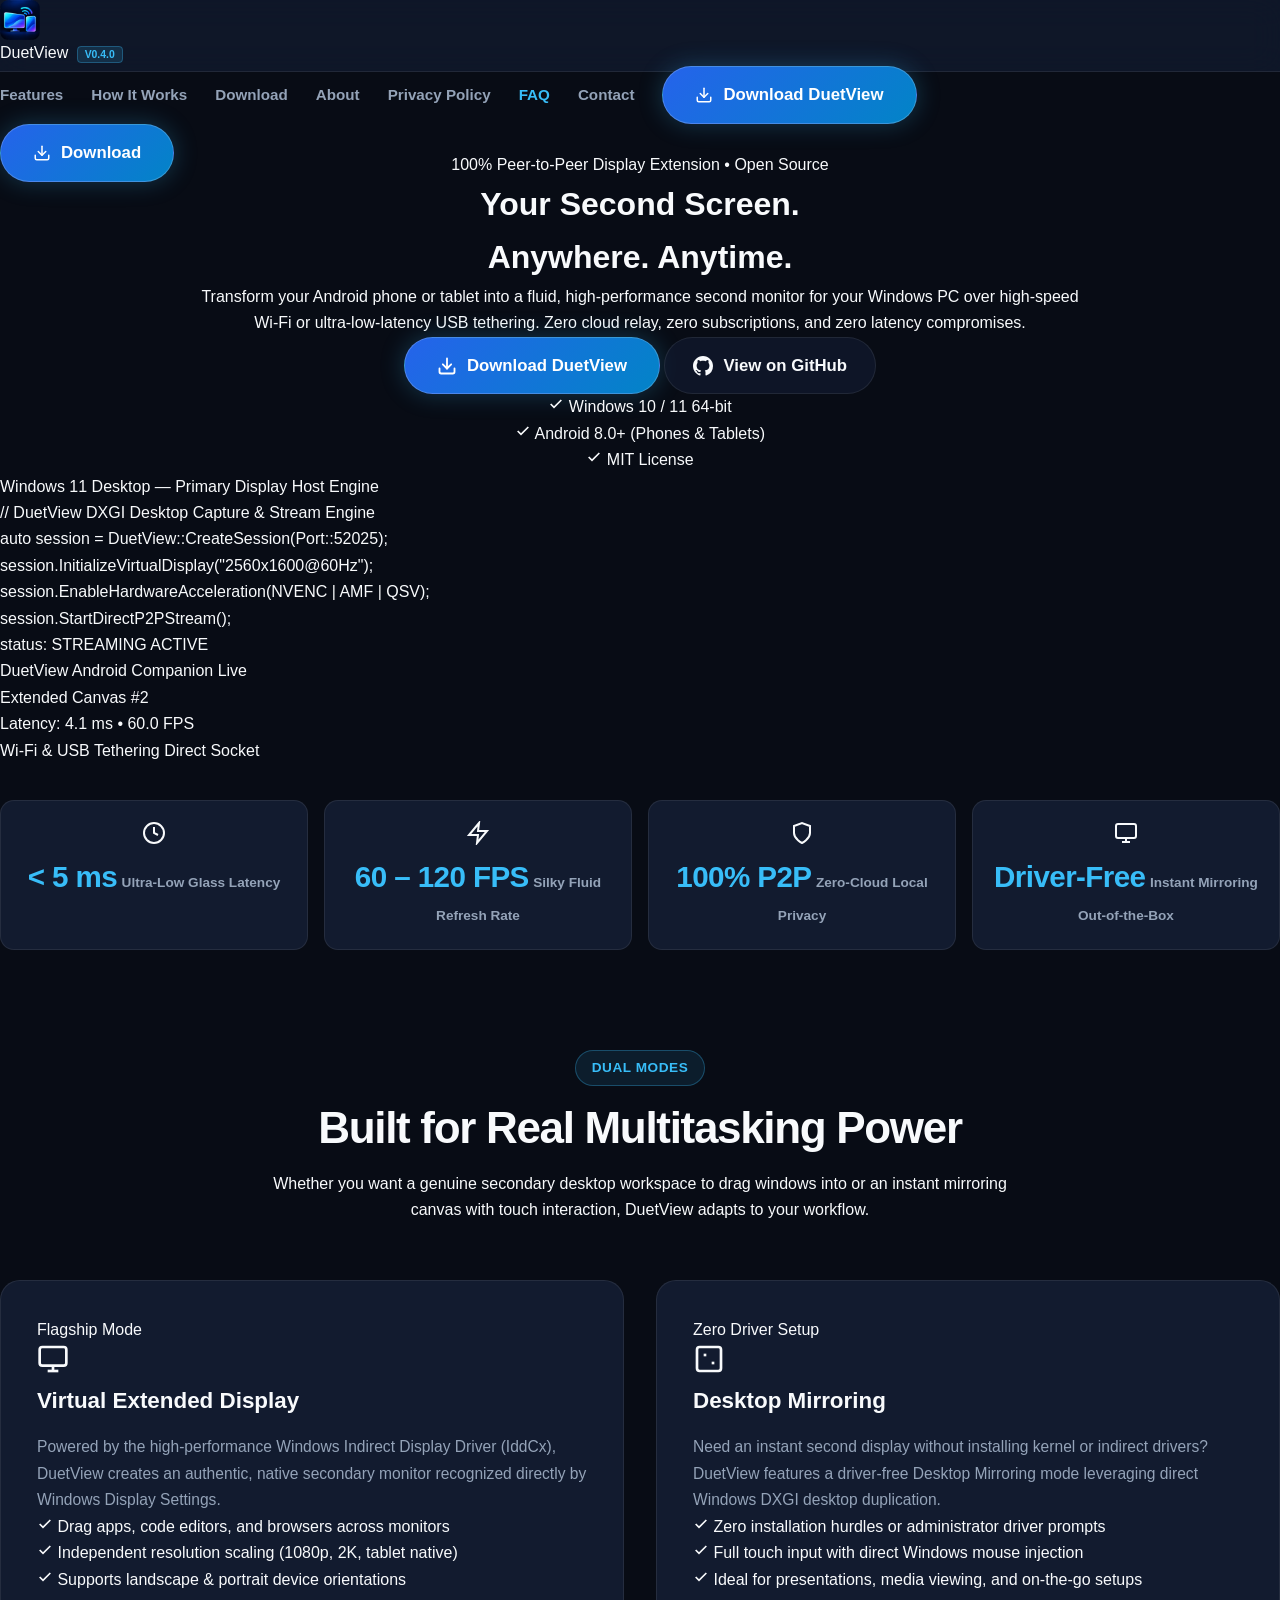
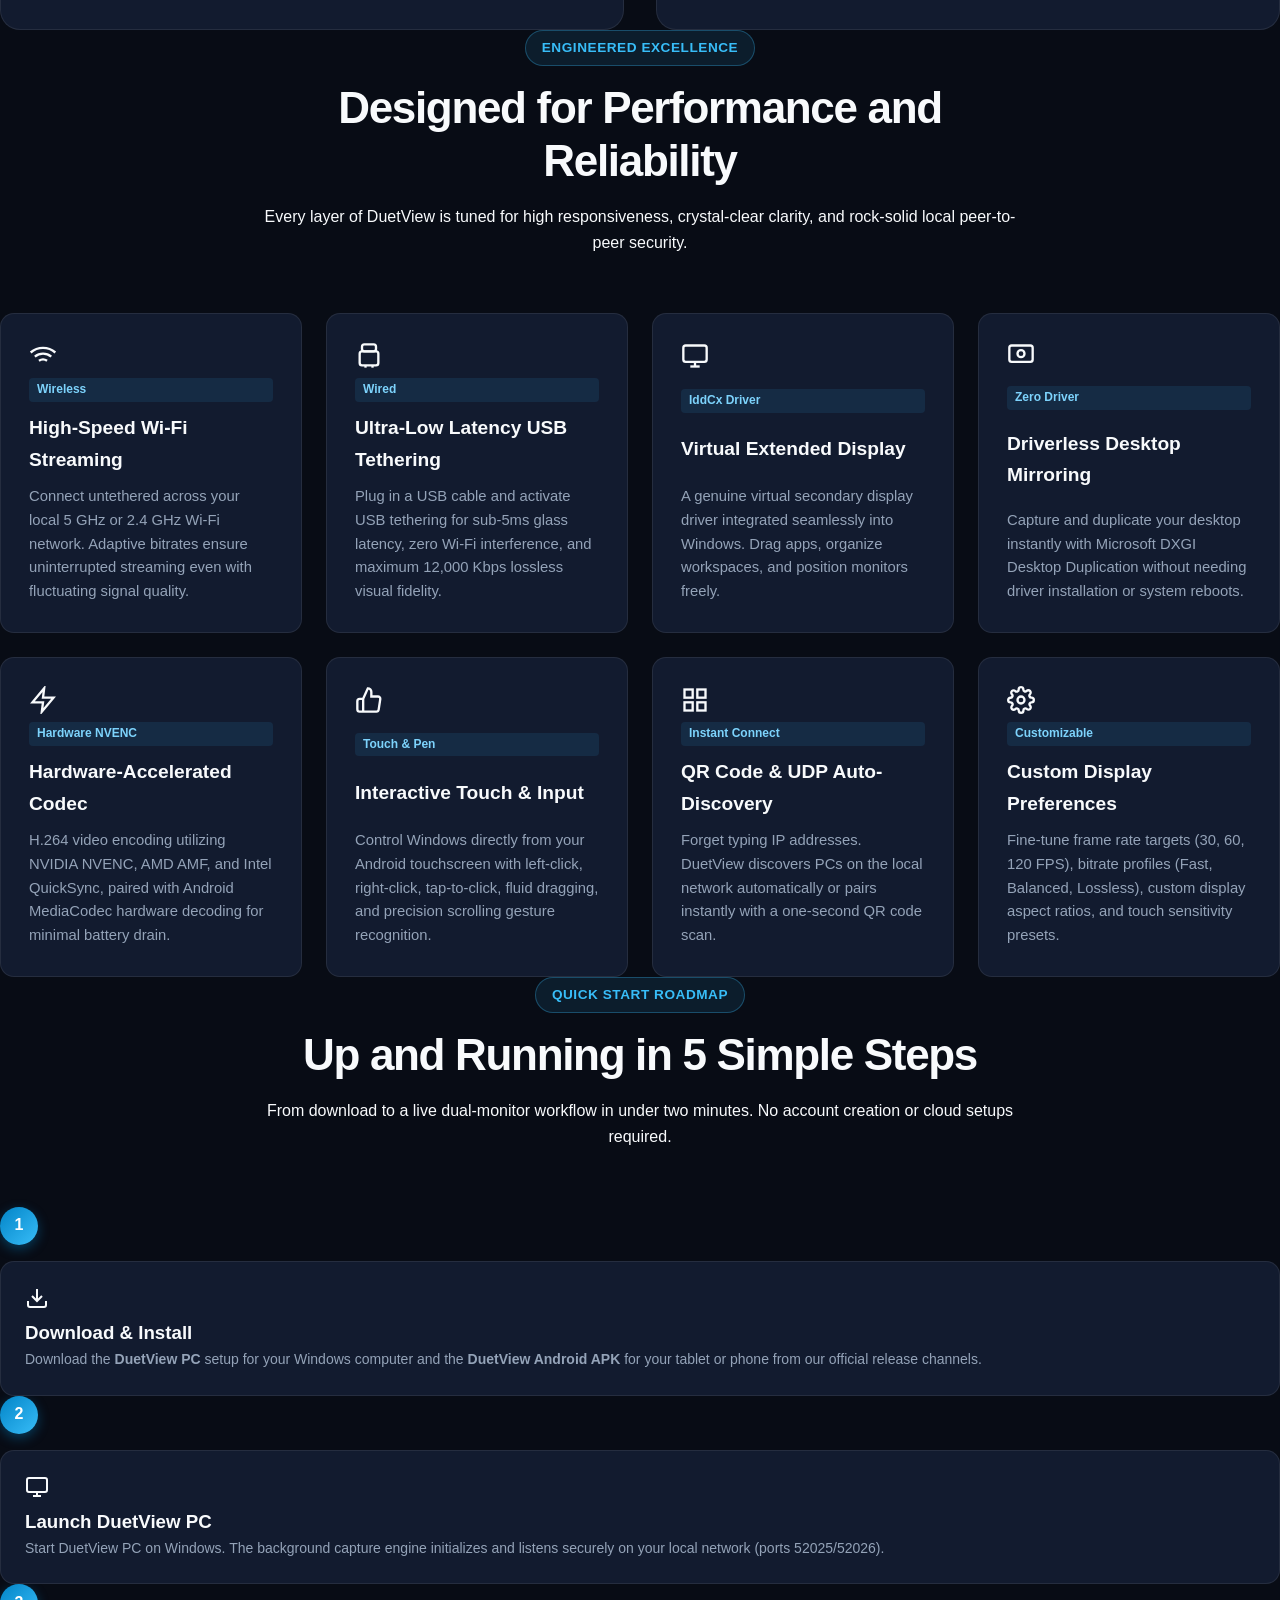
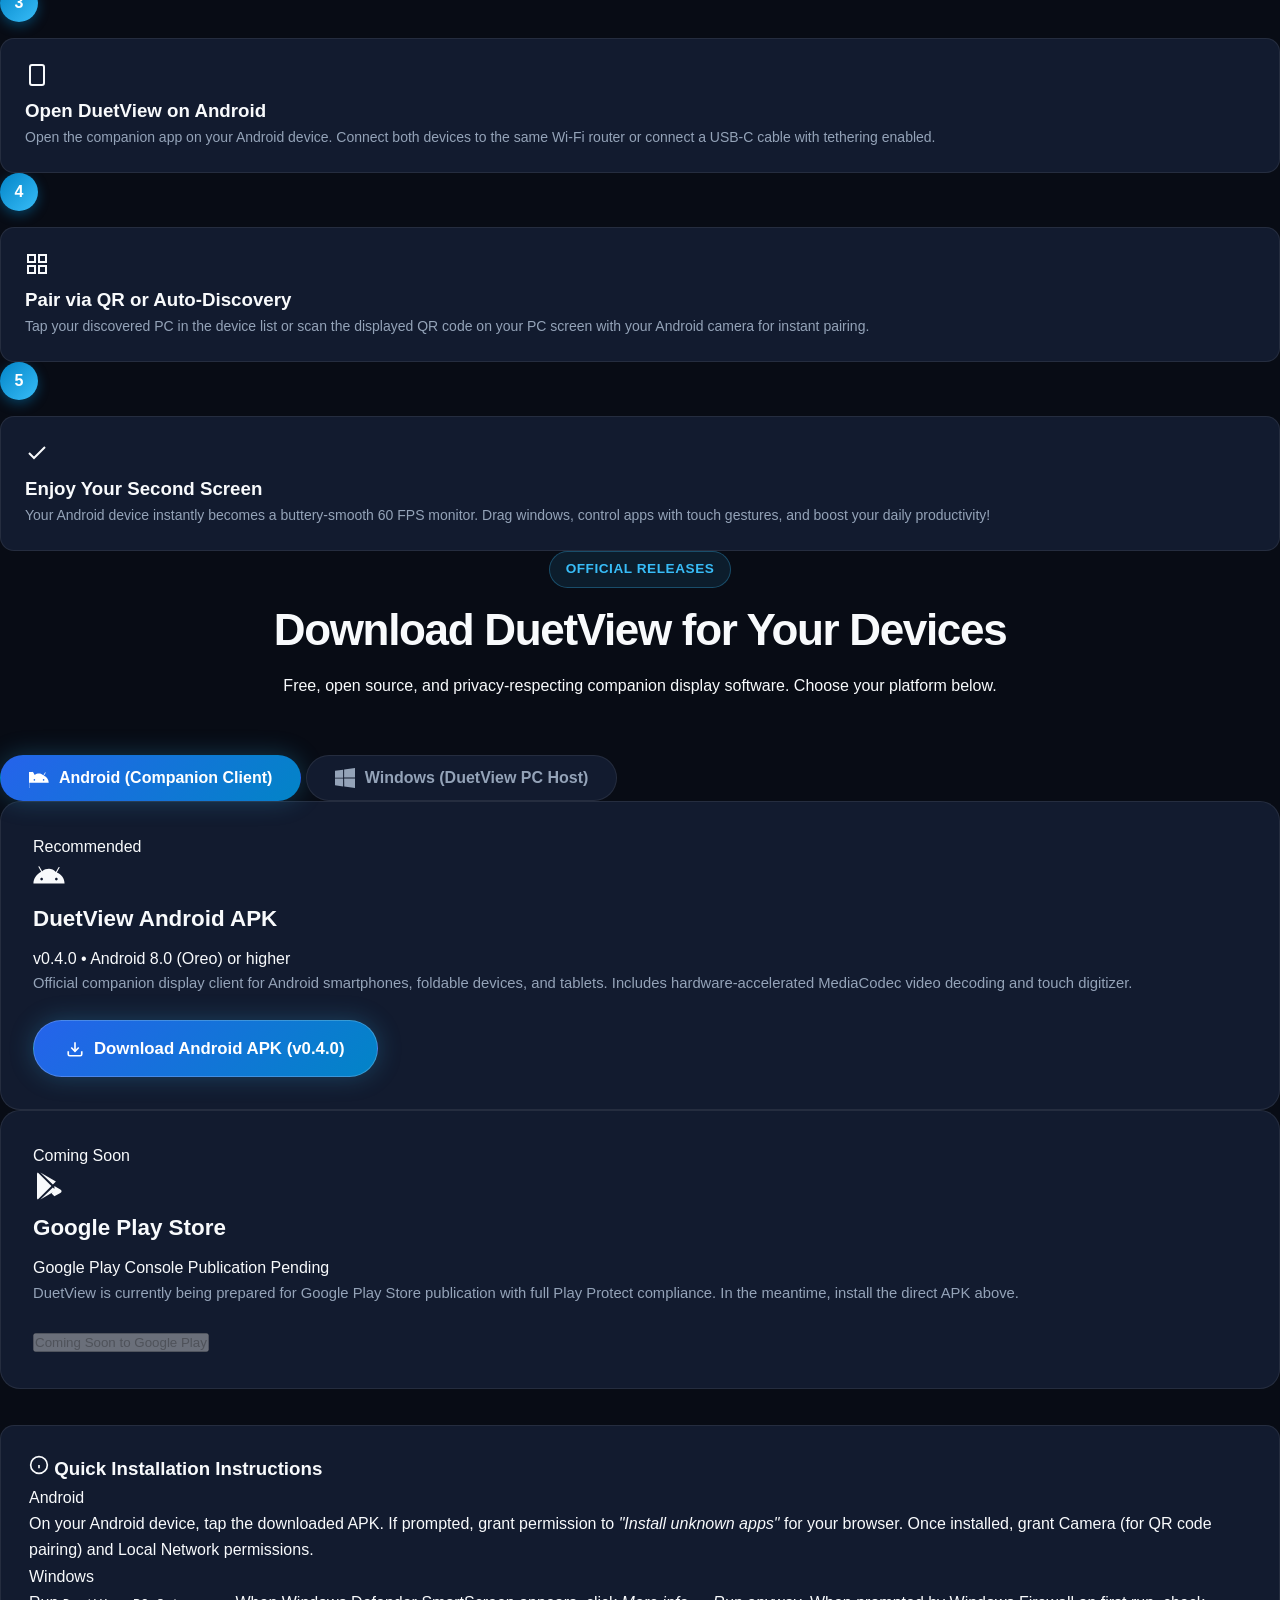
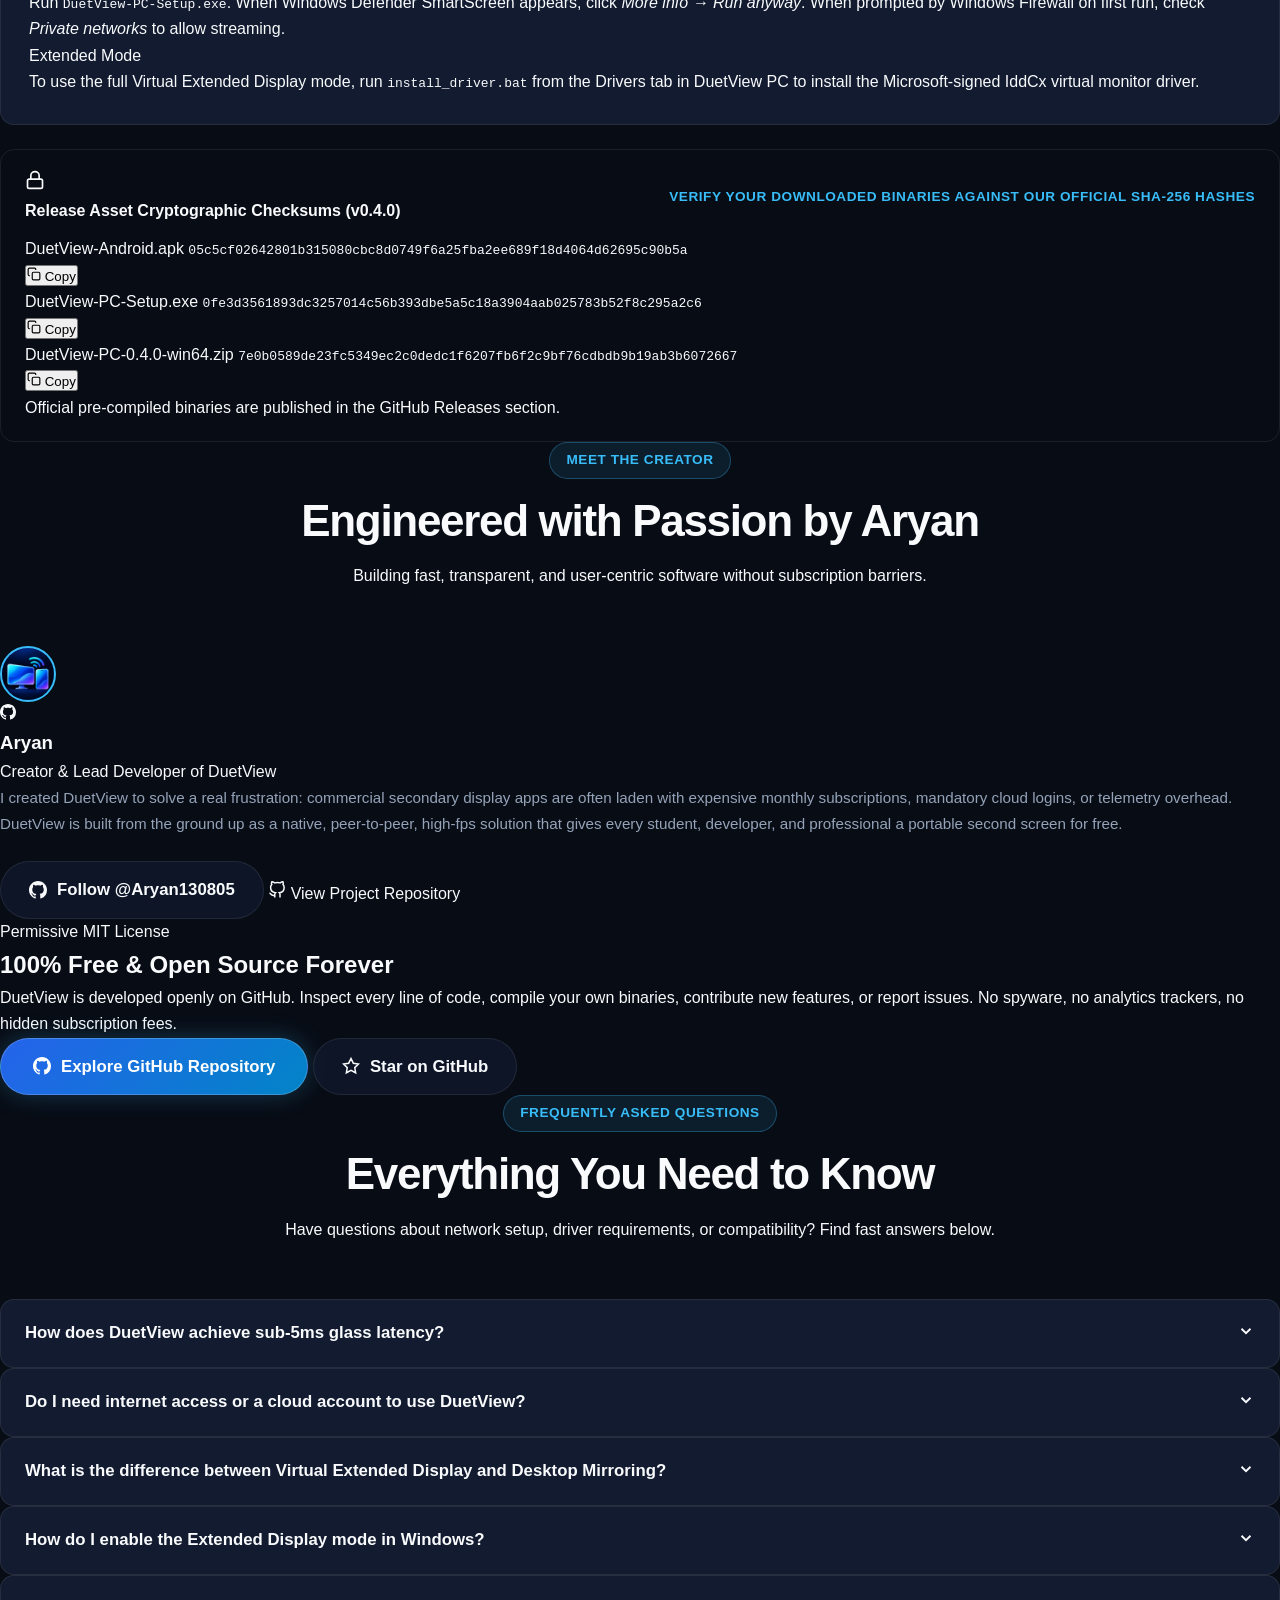
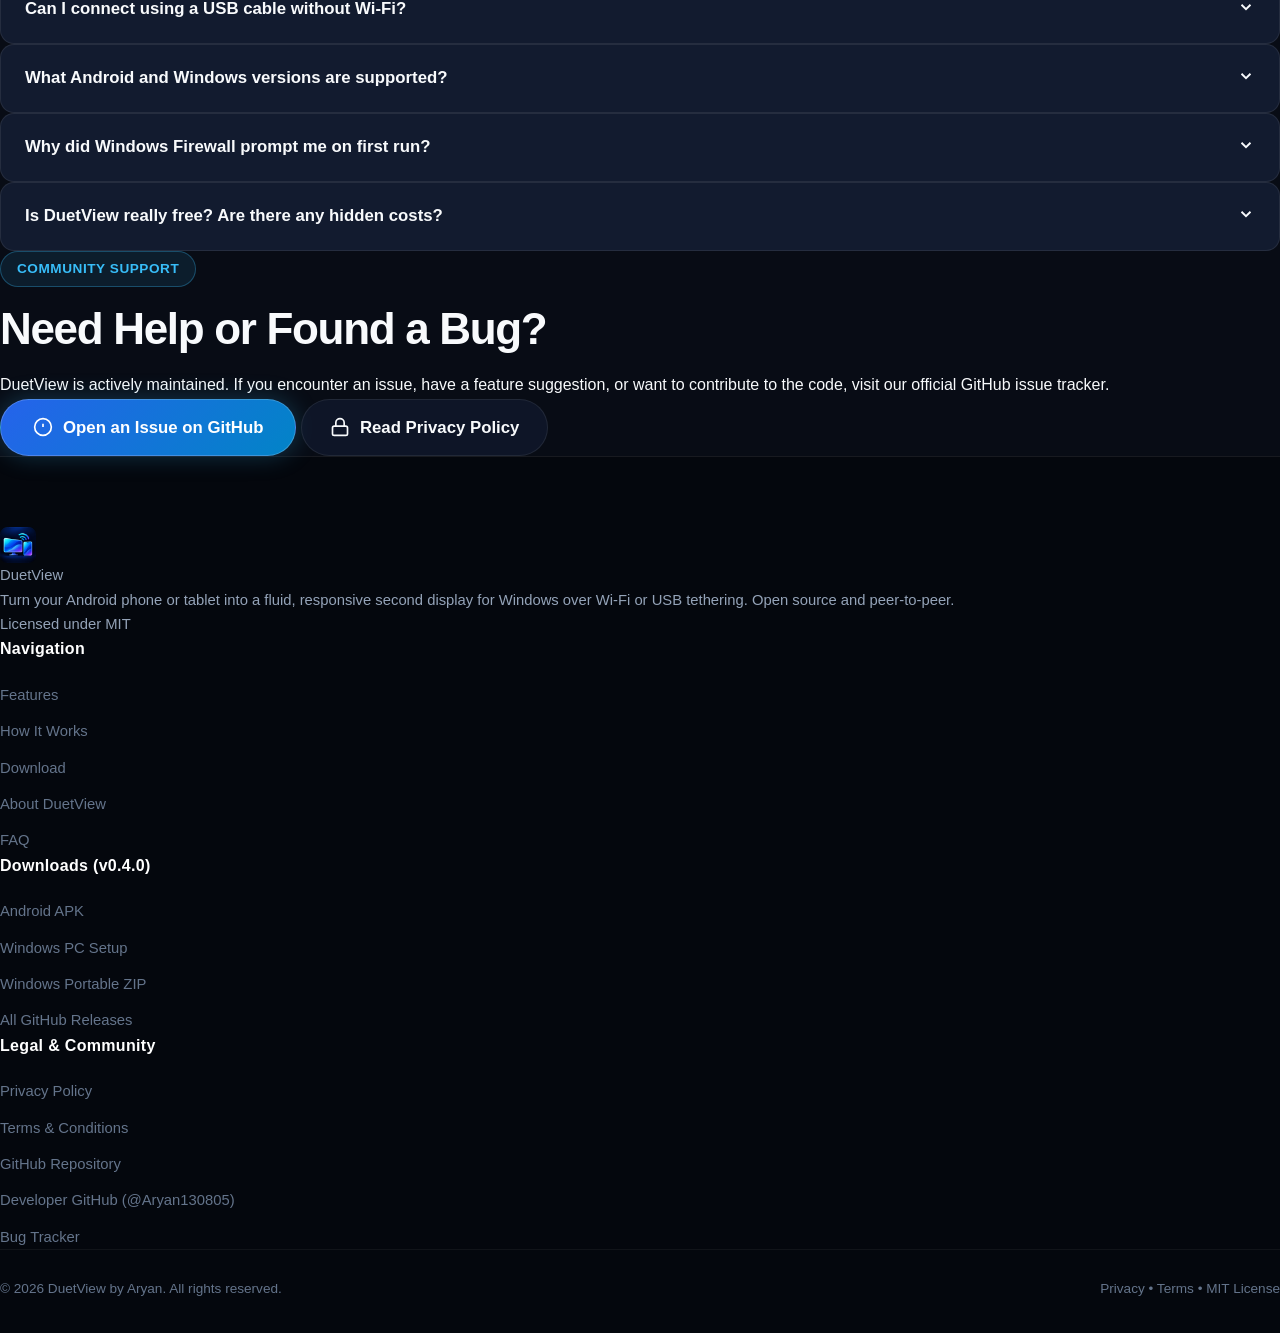
==== commit ce43d52e: "feat(website): build official DuetView product website inspired by Campus Saathi" ====
--- a/docs/index.html
+++ b/docs/index.html
@@ -3,458 +3,949 @@
 <head>
   <meta charset="UTF-8">
   <meta name="viewport" content="width=device-width, initial-scale=1.0">
-  <title>Privacy Policy — DuetView</title>
-  <meta name="description" content="Official Privacy Policy for DuetView. 100% peer-to-peer, zero-cloud data collection companion display application for Android and Windows.">
-  <style>
-    :root {
-      --bg: #0b0f19;
-      --card-bg: #111827;
-      --card-border: #1f293d;
-      --text: #f1f5f9;
-      --text-muted: #94a3b8;
-      --text-dim: #64748b;
-      --primary: #38bdf8;
-      --primary-dim: rgba(56, 189, 248, 0.12);
-      --primary-border: rgba(56, 189, 248, 0.3);
-      --accent: #818cf8;
-      --success: #10b981;
-      --success-dim: rgba(16, 185, 129, 0.12);
-      --code-bg: #0f172a;
-      --font-family: -apple-system, BlinkMacSystemFont, "Segoe UI", Roboto, Helvetica, Arial, sans-serif;
-    }
-
-    @media (prefers-color-scheme: light) {
-      :root {
-        --bg: #f8fafc;
-        --card-bg: #ffffff;
-        --card-border: #e2e8f0;
-        --text: #0f172a;
-        --text-muted: #475569;
-        --text-dim: #64748b;
-        --primary: #0284c7;
-        --primary-dim: rgba(2, 132, 199, 0.08);
-        --primary-border: rgba(2, 132, 199, 0.25);
-        --accent: #6366f1;
-        --success: #059669;
-        --success-dim: rgba(5, 150, 105, 0.08);
-        --code-bg: #f1f5f9;
-      }
-    }
-
-    * {
-      box-sizing: border-box;
-      margin: 0;
-      padding: 0;
-    }
-
-    body {
-      font-family: var(--font-family);
-      background-color: var(--bg);
-      color: var(--text);
-      line-height: 1.7;
-      padding: 0;
-      margin: 0;
-      -webkit-font-smoothing: antialiased;
-    }
-
-    .wrapper {
-      max-width: 820px;
-      margin: 0 auto;
-      padding: 48px 24px 80px 24px;
-    }
-
-    /* Header */
-    header {
-      margin-bottom: 40px;
-      padding-bottom: 32px;
-      border-bottom: 1px solid var(--card-border);
-    }
-
-    .brand-row {
-      display: flex;
-      align-items: center;
-      justify-content: space-between;
-      margin-bottom: 24px;
-      flex-wrap: wrap;
-      gap: 16px;
-    }
-
-    .brand {
-      display: flex;
-      align-items: center;
-      gap: 14px;
-      text-decoration: none;
-      color: var(--text);
-    }
-
-    .brand-icon {
-      width: 44px;
-      height: 44px;
-      border-radius: 10px;
-      background: linear-gradient(135deg, #2563eb, #0284c7);
-      display: flex;
-      align-items: center;
-      justify-content: center;
-      box-shadow: 0 4px 12px rgba(2, 132, 199, 0.35);
-      flex-shrink: 0;
-    }
-
-    .brand-text h1 {
-      font-size: 1.5rem;
-      font-weight: 800;
-      letter-spacing: -0.02em;
-      line-height: 1.2;
-    }
-
-    .brand-text span {
-      font-size: 0.85rem;
-      color: var(--text-muted);
-    }
-
-    .github-link {
-      display: inline-flex;
-      align-items: center;
-      gap: 8px;
-      padding: 8px 16px;
-      border-radius: 8px;
-      background: var(--card-bg);
-      border: 1px solid var(--card-border);
-      color: var(--text);
-      text-decoration: none;
-      font-size: 0.875rem;
-      font-weight: 600;
-      transition: border-color 0.2s, background-color 0.2s;
-    }
-
-    .github-link:hover {
-      border-color: var(--primary);
-    }
-
-    .doc-title {
-      font-size: 2.25rem;
-      font-weight: 800;
-      letter-spacing: -0.03em;
-      margin-bottom: 8px;
-      color: var(--text);
-    }
-
-    .doc-meta {
-      color: var(--text-dim);
-      font-size: 0.9rem;
-    }
-
-    /* Summary Callout Banner */
-    .summary-banner {
-      background: var(--primary-dim);
-      border: 1px solid var(--primary-border);
-      border-radius: 12px;
-      padding: 20px 24px;
-      margin-bottom: 40px;
-    }
-
-    .summary-banner h3 {
-      color: var(--primary);
-      font-size: 1.05rem;
-      font-weight: 700;
-      margin-bottom: 8px;
-      display: flex;
-      align-items: center;
-      gap: 8px;
-    }
-
-    .summary-banner p {
-      color: var(--text);
-      font-size: 0.95rem;
-      margin: 0;
-    }
-
-    /* Content Sections */
-    article.content {
-      display: flex;
-      flex-direction: column;
-      gap: 32px;
-    }
-
-    section {
-      background: var(--card-bg);
-      border: 1px solid var(--card-border);
-      border-radius: 14px;
-      padding: 28px;
-    }
-
-    section h2 {
-      font-size: 1.3rem;
-      font-weight: 700;
-      color: var(--text);
-      margin-bottom: 14px;
-      display: flex;
-      align-items: center;
-      gap: 10px;
-    }
-
-    section h2 .badge-num {
-      background: var(--primary-dim);
-      color: var(--primary);
-      font-size: 0.8rem;
-      font-weight: 700;
-      padding: 2px 8px;
-      border-radius: 6px;
-    }
-
-    section p {
-      color: var(--text-muted);
-      margin-bottom: 14px;
-      font-size: 0.975rem;
-    }
-
-    section p:last-child {
-      margin-bottom: 0;
-    }
-
-    section ul {
-      margin: 12px 0 16px 20px;
-      color: var(--text-muted);
-    }
-
-    section li {
-      margin-bottom: 8px;
-      font-size: 0.95rem;
-    }
-
-    section strong {
-      color: var(--text);
-    }
-
-    /* Permission Card */
-    .permission-item {
-      background: var(--code-bg);
-      border-left: 3px solid var(--primary);
-      border-radius: 6px;
-      padding: 14px 18px;
-      margin: 14px 0;
-    }
-
-    .permission-name {
-      font-weight: 700;
-      color: var(--text);
-      font-size: 0.95rem;
-      margin-bottom: 4px;
-    }
-
-    .permission-desc {
-      font-size: 0.9rem;
-      color: var(--text-muted);
-    }
-
-    /* Footer */
-    footer {
-      margin-top: 56px;
-      padding-top: 28px;
-      border-top: 1px solid var(--card-border);
-      text-align: center;
-      color: var(--text-dim);
-      font-size: 0.85rem;
-    }
-
-    footer a {
-      color: var(--primary);
-      text-decoration: none;
-    }
-
-    footer a:hover {
-      text-decoration: underline;
-    }
-
-    @media print {
-      body {
-        background: #ffffff;
-        color: #000000;
-      }
-      .wrapper {
-        padding: 0;
-      }
-      section, .summary-banner {
-        border: 1px solid #ccc;
-        background: #ffffff;
-        page-break-inside: avoid;
-      }
-      .github-link {
-        display: none;
-      }
-    }
-  </style>
+  <title>DuetView — Turn Your Android Device into a Second Monitor for Windows</title>
+  <meta name="description" content="DuetView transforms your Android phone or tablet into a fluid, high-performance second display for Windows over Wi-Fi or USB tethering. 100% peer-to-peer, zero-cloud data, open source.">
+  <meta name="keywords" content="DuetView, second display, second monitor, Android monitor, Windows extended display, portable monitor, low latency streaming, IddCx driver, peer-to-peer screen share">
+  <meta name="author" content="Aryan (@Aryan130805)">
+
+  <!-- Open Graph / Facebook -->
+  <meta property="og:type" content="website">
+  <meta property="og:url" content="https://aryan130805.github.io/DuetView/">
+  <meta property="og:title" content="DuetView — Your Second Screen. Anywhere. Anytime.">
+  <meta property="og:description" content="Transform your Android phone or tablet into a high-performance second monitor for your Windows PC over Wi-Fi or USB tethering. Sub-5ms latency, peer-to-peer, zero cloud relay.">
+  <meta property="og:image" content="assets/website/images/duetview_icon.png">
+
+  <!-- Twitter Card -->
+  <meta name="twitter:card" content="summary_large_image">
+  <meta name="twitter:title" content="DuetView — Turn Your Android Device into a Second Monitor">
+  <meta name="twitter:description" content="Zero cloud relay. Sub-5ms latency. Hardware-accelerated H.264 peer-to-peer streaming for Windows & Android.">
+  <meta name="twitter:image" content="assets/website/images/duetview_icon.png">
+
+  <!-- Favicon -->
+  <link rel="icon" type="image/png" href="favicon.png">
+  <link rel="apple-touch-icon" href="assets/website/images/duetview_icon.png">
+
+  <!-- Fonts & Stylesheet -->
+  <link rel="preconnect" href="https://fonts.googleapis.com">
+  <link rel="preconnect" href="https://fonts.gstatic.com" crossorigin>
+  <link href="https://fonts.googleapis.com/css2?family=Inter:wght@300;400;500;600;700;800&family=JetBrains+Mono:wght@400;500;600&display=swap" rel="stylesheet">
+  <link rel="stylesheet" href="assets/website/css/style.css">
 </head>
 <body>
 
-  <div class="wrapper">
-
-    <!-- Top Header -->
-    <header>
-      <div class="brand-row">
-        <div class="brand">
-          <!-- Inline Self-Contained SVG Logo -->
-          <div class="brand-icon">
-            <svg width="24" height="24" viewBox="0 0 24 24" fill="none" xmlns="http://www.w3.org/2000/svg">
-              <rect x="2" y="3" width="14" height="10" rx="2" stroke="white" stroke-width="1.8"/>
-              <path d="M5 16H13" stroke="white" stroke-width="1.8" stroke-linecap="round"/>
-              <rect x="12" y="9" width="10" height="12" rx="2" fill="#090d16" stroke="#38bdf8" stroke-width="1.8"/>
-              <circle cx="17" cy="18" r="1" fill="#38bdf8"/>
-            </svg>
-          </div>
-          <div class="brand-text">
-            <h1>DuetView</h1>
-            <span>Second Screen &amp; Desktop Mirror</span>
-          </div>
-        </div>
-
-        <a href="https://github.com/Aryan130805/DuetView" target="_blank" rel="noopener" class="github-link">
-          <svg width="18" height="18" viewBox="0 0 24 24" fill="currentColor">
-            <path fill-rule="evenodd" clip-rule="evenodd" d="M12 2C6.477 2 2 6.484 2 12.017c0 4.425 2.865 8.18 6.839 9.504.5.092.682-.217.682-.483 0-.237-.008-.868-.013-1.703-2.782.605-3.369-1.343-3.369-1.343-.454-1.158-1.11-1.466-1.11-1.466-.908-.62.069-.608.069-.608 1.003.07 1.53 1.032 1.53 1.032.892 1.53 2.341 1.088 2.91.832.092-.647.35-1.088.636-1.338-2.22-.253-4.555-1.113-4.555-4.951 0-1.093.39-1.988 1.029-2.688-.103-.253-.446-1.272.098-2.65 0 0 .84-.27 2.75 1.026A9.564 9.564 0 0112 6.844c.85.004 1.705.115 2.504.337 1.909-1.296 2.747-1.027 2.747-1.027.546 1.379.202 2.398.1 2.651.64.7 1.028 1.595 1.028 2.688 0 3.848-2.339 4.695-4.566 4.943.359.309.678.92.678 1.855 0 1.338-.012 2.419-.012 2.747 0 .268.18.58.688.482A10.019 10.019 0 0022 12.017C22 6.484 17.522 2 12 2z"/>
-          </svg>
-          View on GitHub
+  <!-- =====================================================================
+       1. NAVIGATION BAR
+       ===================================================================== -->
+  <nav class="navbar" id="navbar">
+    <div class="nav-container">
+      <a href="#" class="nav-brand" aria-label="DuetView Home">
+        <img src="assets/website/images/duetview_icon.png" alt="DuetView Logo" class="brand-logo" width="40" height="40">
+        <div class="brand-text-group">
+          <span class="brand-name">Duet<span class="brand-highlight">View</span></span>
+          <span class="brand-badge">v0.4.0</span>
+        </div>
+      </a>
+
+      <ul class="nav-menu" id="nav-menu">
+        <li class="nav-item"><a href="#features" class="nav-link">Features</a></li>
+        <li class="nav-item"><a href="#how-it-works" class="nav-link">How It Works</a></li>
+        <li class="nav-item"><a href="#download" class="nav-link">Download</a></li>
+        <li class="nav-item"><a href="#about" class="nav-link">About</a></li>
+        <li class="nav-item"><a href="privacy.html" class="nav-link">Privacy Policy</a></li>
+        <li class="nav-item"><a href="#faq" class="nav-link">FAQ</a></li>
+        <li class="nav-item"><a href="#contact" class="nav-link">Contact</a></li>
+        <li class="nav-item mobile-cta-item">
+          <a href="#download" class="btn btn-primary nav-cta-btn">
+            <svg width="18" height="18" viewBox="0 0 24 24" fill="none" stroke="currentColor" stroke-width="2" stroke-linecap="round" stroke-linejoin="round"><path d="M21 15v4a2 2 0 0 1-2 2H5a2 2 0 0 1-2-2v-4"></path><polyline points="7 10 12 15 17 10"></polyline><line x1="12" y1="15" x2="12" y2="3"></line></svg>
+            Download DuetView
+          </a>
+        </li>
+      </ul>
+
+      <div class="nav-actions">
+        <a href="#download" class="btn btn-primary nav-cta-desktop">
+          <svg width="18" height="18" viewBox="0 0 24 24" fill="none" stroke="currentColor" stroke-width="2" stroke-linecap="round" stroke-linejoin="round"><path d="M21 15v4a2 2 0 0 1-2 2H5a2 2 0 0 1-2-2v-4"></path><polyline points="7 10 12 15 17 10"></polyline><line x1="12" y1="15" x2="12" y2="3"></line></svg>
+          <span>Download</span>
         </a>
-      </div>
-
-      <div class="doc-title">Privacy Policy</div>
-      <div class="doc-meta">
-        <strong>Effective Date:</strong> November 16, 2026 &bull; <strong>Application:</strong> DuetView (Android &amp; Windows)
-      </div>
-    </header>
-
-    <!-- Quick Summary Banner -->
-    <div class="summary-banner">
-      <h3>
-        <svg width="20" height="20" viewBox="0 0 24 24" fill="none" stroke="currentColor" stroke-width="2">
-          <path d="M12 22s8-4 8-10V5l-8-3-8 3v7c0 6 8 10 8 10z"/>
-        </svg>
-        Core Privacy Guarantee: Zero Cloud &bull; 100% Peer-to-Peer
-      </h3>
-      <p>
-        DuetView operates strictly across your private local Wi-Fi network or direct USB cable. <strong>We do not operate cloud servers, and we collect zero personal data, analytics, or screen content.</strong> Everything stays on your devices.
-      </p>
-    </div>
-
-    <!-- Main Content Sections -->
-    <article class="content">
-
-      <section>
-        <h2><span class="badge-num">1</span> Overview &amp; Architecture</h2>
-        <p>
-          DuetView is developed by Aryan (<a href="https://github.com/Aryan130805" target="_blank" rel="noopener" style="color: var(--primary);">@Aryan130805</a>) as an open-source productivity app that converts your Android device into an extended monitor or mirror for your Windows PC.
+        <button class="hamburger" id="hamburger" aria-label="Toggle navigation menu" aria-expanded="false">
+          <span class="bar"></span>
+          <span class="bar"></span>
+          <span class="bar"></span>
+        </button>
+      </div>
+    </div>
+  </nav>
+
+  <!-- =====================================================================
+       2. HERO SECTION
+       ===================================================================== -->
+  <header class="hero-section" id="home">
+    <div class="hero-glow-blob hero-glow-1"></div>
+    <div class="hero-glow-blob hero-glow-2"></div>
+
+    <div class="section-container hero-container">
+      <div class="hero-content">
+        <div class="badge-pill">
+          <span class="pill-dot"></span>
+          <span class="pill-text">100% Peer-to-Peer Display Extension • Open Source</span>
+        </div>
+
+        <h1 class="hero-title">
+          Your Second Screen.<br>
+          <span class="text-gradient">Anywhere. Anytime.</span>
+        </h1>
+
+        <p class="hero-description">
+          Transform your Android phone or tablet into a fluid, high-performance second monitor for your Windows PC over high-speed Wi-Fi or ultra-low-latency USB tethering. Zero cloud relay, zero subscriptions, and zero latency compromises.
         </p>
-        <p>
-          Unlike conventional remote desktop applications that route video streams through third-party cloud infrastructure, DuetView is engineered as a <strong>direct peer-to-peer (P2P) local network protocol</strong>. Video encoding on Windows and hardware decoding on Android communicate directly over your home/office LAN or USB cable.
+
+        <div class="hero-cta-group">
+          <a href="#download" class="btn btn-primary btn-lg">
+            <svg width="20" height="20" viewBox="0 0 24 24" fill="none" stroke="currentColor" stroke-width="2.2" stroke-linecap="round" stroke-linejoin="round"><path d="M21 15v4a2 2 0 0 1-2 2H5a2 2 0 0 1-2-2v-4"></path><polyline points="7 10 12 15 17 10"></polyline><line x1="12" y1="15" x2="12" y2="3"></line></svg>
+            <span>Download DuetView</span>
+          </a>
+          <a href="https://github.com/Aryan130805/DuetView" target="_blank" rel="noopener noreferrer" class="btn btn-secondary btn-lg">
+            <svg width="20" height="20" viewBox="0 0 24 24" fill="currentColor"><path d="M12 0C5.37 0 0 5.37 0 12c0 5.31 3.435 9.795 8.205 11.385.6.105.825-.255.825-.57 0-.285-.015-1.23-.015-2.235-3.015.555-3.795-.735-4.035-1.41-.135-.345-.72-1.41-1.23-1.695-.42-.225-1.02-.78-.015-.795.945-.015 1.62.87 1.845 1.23 1.08 1.815 2.805 1.305 3.495.99.105-.78.42-1.305.765-1.605-2.67-.3-5.46-1.335-5.46-5.925 0-1.305.465-2.385 1.23-3.225-.12-.3-.54-1.53.12-3.18 0 0 1.005-.315 3.3 1.23.96-.27 1.98-.405 3-.405s2.04.135 3 .405c2.295-1.56 3.3-1.23 3.3-1.23.66 1.65.24 2.88.12 3.18.765.84 1.23 1.905 1.23 3.225 0 4.605-2.805 5.625-5.475 5.925.435.375.81 1.095.81 2.22 0 1.605-.015 2.895-.015 3.3 0 .315.225.69.825.57A12.02 12.02 0 0 0 24 12c0-6.63-5.37-12-12-12z"/></svg>
+            <span>View on GitHub</span>
+          </a>
+        </div>
+
+        <div class="hero-proof-badges">
+          <div class="proof-badge">
+            <svg width="16" height="16" viewBox="0 0 24 24" fill="none" stroke="currentColor" stroke-width="2.5"><polyline points="20 6 9 17 4 12"></polyline></svg>
+            <span>Windows 10 / 11 64-bit</span>
+          </div>
+          <div class="proof-badge">
+            <svg width="16" height="16" viewBox="0 0 24 24" fill="none" stroke="currentColor" stroke-width="2.5"><polyline points="20 6 9 17 4 12"></polyline></svg>
+            <span>Android 8.0+ (Phones & Tablets)</span>
+          </div>
+          <div class="proof-badge">
+            <svg width="16" height="16" viewBox="0 0 24 24" fill="none" stroke="currentColor" stroke-width="2.5"><polyline points="20 6 9 17 4 12"></polyline></svg>
+            <span>MIT License</span>
+          </div>
+        </div>
+      </div>
+
+      <!-- Interactive Dual-Display Showcase Visual -->
+      <div class="hero-visual">
+        <div class="workspace-mockup-wrapper">
+          <!-- Main PC Display Mockup -->
+          <div class="mockup-display mockup-pc">
+            <div class="mockup-header">
+              <div class="mockup-dots">
+                <span class="dot dot-red"></span>
+                <span class="dot dot-yellow"></span>
+                <span class="dot dot-green"></span>
+              </div>
+              <span class="mockup-title">Windows 11 Desktop — Primary Display</span>
+              <span class="mockup-tag">Host Engine</span>
+            </div>
+            <div class="mockup-screen">
+              <div class="mockup-ide">
+                <div class="ide-sidebar">
+                  <div class="ide-line"></div>
+                  <div class="ide-line short"></div>
+                  <div class="ide-line"></div>
+                </div>
+                <div class="ide-code">
+                  <span class="code-comment">// DuetView DXGI Desktop Capture & Stream Engine</span><br>
+                  <span class="code-kw">auto</span> session = DuetView::CreateSession(Port::<span class="code-val">52025</span>);<br>
+                  session.InitializeVirtualDisplay(<span class="code-str">"2560x1600@60Hz"</span>);<br>
+                  session.EnableHardwareAcceleration(NVENC | AMF | QSV);<br>
+                  session.StartDirectP2PStream();<br>
+                  <span class="code-kw">status</span>: <span class="code-highlight">STREAMING ACTIVE</span>
+                </div>
+              </div>
+            </div>
+          </div>
+
+          <!-- Connected Android Companion Tablet Mockup -->
+          <div class="mockup-display mockup-tablet">
+            <div class="mockup-header tablet-header">
+              <div class="tablet-camera"></div>
+              <span class="mockup-title">DuetView Android Companion</span>
+              <span class="live-indicator"><span class="live-dot"></span> Live</span>
+            </div>
+            <div class="mockup-screen tablet-screen">
+              <div class="tablet-content">
+                <div class="tablet-badge">Extended Canvas #2</div>
+                <div class="tablet-chart">
+                  <div class="chart-bar" style="height: 40%"></div>
+                  <div class="chart-bar" style="height: 70%"></div>
+                  <div class="chart-bar" style="height: 55%"></div>
+                  <div class="chart-bar" style="height: 88%"></div>
+                  <div class="chart-bar active" style="height: 95%"></div>
+                </div>
+                <div class="tablet-telemetry-tag">Latency: 4.1 ms • 60.0 FPS</div>
+              </div>
+            </div>
+          </div>
+
+          <!-- Wireless / Cable Sync Wave Element -->
+          <div class="sync-beam">
+            <div class="beam-glow"></div>
+            <span class="beam-label">Wi-Fi & USB Tethering Direct Socket</span>
+          </div>
+        </div>
+      </div>
+    </div>
+
+    <!-- Telemetry Stats Bar -->
+    <div class="section-container">
+      <div class="telemetry-bar">
+        <div class="telemetry-card">
+          <div class="telemetry-icon-box">
+            <svg width="24" height="24" viewBox="0 0 24 24" fill="none" stroke="currentColor" stroke-width="2"><circle cx="12" cy="12" r="10"></circle><polyline points="12 6 12 12 16 14"></polyline></svg>
+          </div>
+          <div class="telemetry-text">
+            <span class="telemetry-value">&lt; 5 ms</span>
+            <span class="telemetry-label">Ultra-Low Glass Latency</span>
+          </div>
+        </div>
+
+        <div class="telemetry-card">
+          <div class="telemetry-icon-box">
+            <svg width="24" height="24" viewBox="0 0 24 24" fill="none" stroke="currentColor" stroke-width="2"><polygon points="13 2 3 14 12 14 11 22 21 10 12 10 13 2"></polygon></svg>
+          </div>
+          <div class="telemetry-text">
+            <span class="telemetry-value">60 – 120 FPS</span>
+            <span class="telemetry-label">Silky Fluid Refresh Rate</span>
+          </div>
+        </div>
+
+        <div class="telemetry-card">
+          <div class="telemetry-icon-box">
+            <svg width="24" height="24" viewBox="0 0 24 24" fill="none" stroke="currentColor" stroke-width="2"><path d="M12 22s8-4 8-10V5l-8-3-8 3v7c0 6 8 10 8 10z"></path></svg>
+          </div>
+          <div class="telemetry-text">
+            <span class="telemetry-value">100% P2P</span>
+            <span class="telemetry-label">Zero-Cloud Local Privacy</span>
+          </div>
+        </div>
+
+        <div class="telemetry-card">
+          <div class="telemetry-icon-box">
+            <svg width="24" height="24" viewBox="0 0 24 24" fill="none" stroke="currentColor" stroke-width="2"><rect x="2" y="3" width="20" height="14" rx="2" ry="2"></rect><line x1="8" y1="21" x2="16" y2="21"></line><line x1="12" y1="17" x2="12" y2="21"></line></svg>
+          </div>
+          <div class="telemetry-text">
+            <span class="telemetry-value">Driver-Free</span>
+            <span class="telemetry-label">Instant Mirroring Out-of-the-Box</span>
+          </div>
+        </div>
+      </div>
+    </div>
+  </header>
+
+  <!-- =====================================================================
+       3. ABOUT DUETVIEW SECTION
+       ===================================================================== -->
+  <section class="section-block" id="about">
+    <div class="section-container">
+      <div class="section-header text-center">
+        <span class="section-tag">DUAL MODES</span>
+        <h2 class="section-title">Built for Real Multitasking Power</h2>
+        <p class="section-subtitle">
+          Whether you want a genuine secondary desktop workspace to drag windows into or an instant mirroring canvas with touch interaction, DuetView adapts to your workflow.
         </p>
-      </section>
-
-      <section>
-        <h2><span class="badge-num">2</span> Information We Collect</h2>
-        <p>
-          <strong>DuetView collects zero personal data.</strong> Specifically:
+      </div>
+
+      <div class="about-grid">
+        <div class="about-card">
+          <div class="about-badge">Flagship Mode</div>
+          <div class="about-icon-box">
+            <svg width="32" height="32" viewBox="0 0 24 24" fill="none" stroke="currentColor" stroke-width="2"><rect x="2" y="3" width="20" height="14" rx="2" ry="2"></rect><line x1="8" y1="21" x2="16" y2="21"></line><line x1="12" y1="17" x2="12" y2="21"></line></svg>
+          </div>
+          <h3 class="about-title">Virtual Extended Display</h3>
+          <p class="about-text">
+            Powered by the high-performance Windows Indirect Display Driver (IddCx), DuetView creates an authentic, native secondary monitor recognized directly by Windows Display Settings.
+          </p>
+          <ul class="about-list">
+            <li><svg width="16" height="16" viewBox="0 0 24 24" fill="none" stroke="currentColor" stroke-width="2.5"><polyline points="20 6 9 17 4 12"></polyline></svg> Drag apps, code editors, and browsers across monitors</li>
+            <li><svg width="16" height="16" viewBox="0 0 24 24" fill="none" stroke="currentColor" stroke-width="2.5"><polyline points="20 6 9 17 4 12"></polyline></svg> Independent resolution scaling (1080p, 2K, tablet native)</li>
+            <li><svg width="16" height="16" viewBox="0 0 24 24" fill="none" stroke="currentColor" stroke-width="2.5"><polyline points="20 6 9 17 4 12"></polyline></svg> Supports landscape & portrait device orientations</li>
+          </ul>
+        </div>
+
+        <div class="about-card">
+          <div class="about-badge">Zero Driver Setup</div>
+          <div class="about-icon-box">
+            <svg width="32" height="32" viewBox="0 0 24 24" fill="none" stroke="currentColor" stroke-width="2"><rect x="3" y="3" width="18" height="18" rx="2" ry="2"></rect><polyline points="10 9 9 9 8 9"></polyline><polyline points="14 15 15 15 16 15"></polyline></svg>
+          </div>
+          <h3 class="about-title">Desktop Mirroring</h3>
+          <p class="about-text">
+            Need an instant second display without installing kernel or indirect drivers? DuetView features a driver-free Desktop Mirroring mode leveraging direct Windows DXGI desktop duplication.
+          </p>
+          <ul class="about-list">
+            <li><svg width="16" height="16" viewBox="0 0 24 24" fill="none" stroke="currentColor" stroke-width="2.5"><polyline points="20 6 9 17 4 12"></polyline></svg> Zero installation hurdles or administrator driver prompts</li>
+            <li><svg width="16" height="16" viewBox="0 0 24 24" fill="none" stroke="currentColor" stroke-width="2.5"><polyline points="20 6 9 17 4 12"></polyline></svg> Full touch input with direct Windows mouse injection</li>
+            <li><svg width="16" height="16" viewBox="0 0 24 24" fill="none" stroke="currentColor" stroke-width="2.5"><polyline points="20 6 9 17 4 12"></polyline></svg> Ideal for presentations, media viewing, and on-the-go setups</li>
+          </ul>
+        </div>
+      </div>
+    </div>
+  </section>
+
+  <!-- =====================================================================
+       4. FEATURES SECTION (8 CARDS)
+       ===================================================================== -->
+  <section class="section-block bg-subtle" id="features">
+    <div class="section-container">
+      <div class="section-header text-center">
+        <span class="section-tag">ENGINEERED EXCELLENCE</span>
+        <h2 class="section-title">Designed for Performance and Reliability</h2>
+        <p class="section-subtitle">
+          Every layer of DuetView is tuned for high responsiveness, crystal-clear clarity, and rock-solid local peer-to-peer security.
         </p>
-        <ul>
-          <li><strong>No Personal Identifiable Information (PII):</strong> No names, email addresses, phone numbers, or account credentials.</li>
-          <li><strong>No Device Identifiers:</strong> No IMEI, MAC addresses, Android IDs, or advertising identifiers (GAID).</li>
-          <li><strong>No Screen Content Recording:</strong> Screen frames generated by your Windows PC are decoded directly to the Android hardware <code>SurfaceView</code> in memory and are never saved or uploaded.</li>
-          <li><strong>No Telemetry or Usage Tracking:</strong> Zero analytics SDKs, session loggers, or crash-reporting trackers.</li>
-        </ul>
-      </section>
-
-      <section>
-        <h2><span class="badge-num">3</span> Device Permissions Explained</h2>
-        <p>
-          DuetView requests only the minimum necessary permissions required for local operation:
+      </div>
+
+      <div class="features-grid">
+        <!-- Feature 1 -->
+        <div class="feature-card">
+          <div class="feature-icon">
+            <svg width="28" height="28" viewBox="0 0 24 24" fill="none" stroke="currentColor" stroke-width="2"><path d="M5 12.55a11 11 0 0 1 14.08 0"></path><path d="M1.42 9a16 16 0 0 1 21.16 0"></path><path d="M8.53 16.11a6 6 0 0 1 6.95 0"></path><line x1="12" y1="20" x2="12.01" y2="20"></line></svg>
+          </div>
+          <span class="feature-tag">Wireless</span>
+          <h3 class="feature-title">High-Speed Wi-Fi Streaming</h3>
+          <p class="feature-desc">Connect untethered across your local 5 GHz or 2.4 GHz Wi-Fi network. Adaptive bitrates ensure uninterrupted streaming even with fluctuating signal quality.</p>
+        </div>
+
+        <!-- Feature 2 -->
+        <div class="feature-card">
+          <div class="feature-icon">
+            <svg width="28" height="28" viewBox="0 0 24 24" fill="none" stroke="currentColor" stroke-width="2"><rect x="6" y="2" width="12" height="6" rx="2"></rect><rect x="4" y="8" width="16" height="12" rx="2"></rect><line x1="9" y1="20" x2="9" y2="22"></line><line x1="15" y1="20" x2="15" y2="22"></line></svg>
+          </div>
+          <span class="feature-tag">Wired</span>
+          <h3 class="feature-title">Ultra-Low Latency USB Tethering</h3>
+          <p class="feature-desc">Plug in a USB cable and activate USB tethering for sub-5ms glass latency, zero Wi-Fi interference, and maximum 12,000 Kbps lossless visual fidelity.</p>
+        </div>
+
+        <!-- Feature 3 -->
+        <div class="feature-card">
+          <div class="feature-icon">
+            <svg width="28" height="28" viewBox="0 0 24 24" fill="none" stroke="currentColor" stroke-width="2"><rect x="2" y="3" width="20" height="14" rx="2"></rect><line x1="8" y1="21" x2="16" y2="21"></line><line x1="12" y1="17" x2="12" y2="21"></line></svg>
+          </div>
+          <span class="feature-tag">IddCx Driver</span>
+          <h3 class="feature-title">Virtual Extended Display</h3>
+          <p class="feature-desc">A genuine virtual secondary display driver integrated seamlessly into Windows. Drag apps, organize workspaces, and position monitors freely.</p>
+        </div>
+
+        <!-- Feature 4 -->
+        <div class="feature-card">
+          <div class="feature-icon">
+            <svg width="28" height="28" viewBox="0 0 24 24" fill="none" stroke="currentColor" stroke-width="2"><rect x="2" y="3" width="20" height="14" rx="2"></rect><circle cx="12" cy="10" r="3"></circle></svg>
+          </div>
+          <span class="feature-tag">Zero Driver</span>
+          <h3 class="feature-title">Driverless Desktop Mirroring</h3>
+          <p class="feature-desc">Capture and duplicate your desktop instantly with Microsoft DXGI Desktop Duplication without needing driver installation or system reboots.</p>
+        </div>
+
+        <!-- Feature 5 -->
+        <div class="feature-card">
+          <div class="feature-icon">
+            <svg width="28" height="28" viewBox="0 0 24 24" fill="none" stroke="currentColor" stroke-width="2"><polygon points="13 2 3 14 12 14 11 22 21 10 12 10 13 2"></polygon></svg>
+          </div>
+          <span class="feature-tag">Hardware NVENC</span>
+          <h3 class="feature-title">Hardware-Accelerated Codec</h3>
+          <p class="feature-desc">H.264 video encoding utilizing NVIDIA NVENC, AMD AMF, and Intel QuickSync, paired with Android MediaCodec hardware decoding for minimal battery drain.</p>
+        </div>
+
+        <!-- Feature 6 -->
+        <div class="feature-card">
+          <div class="feature-icon">
+            <svg width="28" height="28" viewBox="0 0 24 24" fill="none" stroke="currentColor" stroke-width="2"><path d="M14 9V5a3 3 0 0 0-3-3l-4 9v11h11.28a2 2 0 0 0 2-1.7l1.38-9a2 2 0 0 0-2-2.3zM7 22H4a2 2 0 0 1-2-2v-7a2 2 0 0 1 2-2h3"></path></svg>
+          </div>
+          <span class="feature-tag">Touch & Pen</span>
+          <h3 class="feature-title">Interactive Touch & Input</h3>
+          <p class="feature-desc">Control Windows directly from your Android touchscreen with left-click, right-click, tap-to-click, fluid dragging, and precision scrolling gesture recognition.</p>
+        </div>
+
+        <!-- Feature 7 -->
+        <div class="feature-card">
+          <div class="feature-icon">
+            <svg width="28" height="28" viewBox="0 0 24 24" fill="none" stroke="currentColor" stroke-width="2"><rect x="3" y="3" width="7" height="7"></rect><rect x="14" y="3" width="7" height="7"></rect><rect x="14" y="14" width="7" height="7"></rect><rect x="3" y="14" width="7" height="7"></rect></svg>
+          </div>
+          <span class="feature-tag">Instant Connect</span>
+          <h3 class="feature-title">QR Code & UDP Auto-Discovery</h3>
+          <p class="feature-desc">Forget typing IP addresses. DuetView discovers PCs on the local network automatically or pairs instantly with a one-second QR code scan.</p>
+        </div>
+
+        <!-- Feature 8 -->
+        <div class="feature-card">
+          <div class="feature-icon">
+            <svg width="28" height="28" viewBox="0 0 24 24" fill="none" stroke="currentColor" stroke-width="2"><circle cx="12" cy="12" r="3"></circle><path d="M19.4 15a1.65 1.65 0 0 0 .33 1.82l.06.06a2 2 0 0 1 0 2.83 2 2 0 0 1-2.83 0l-.06-.06a1.65 1.65 0 0 0-1.82-.33 1.65 1.65 0 0 0-1 1.51V21a2 2 0 0 1-2 2 2 2 0 0 1-2-2v-.09A1.65 1.65 0 0 0 9 19.4a1.65 1.65 0 0 0-1.82.33l-.06.06a2 2 0 0 1-2.83 0 2 2 0 0 1 0-2.83l.06-.06a1.65 1.65 0 0 0 .33-1.82 1.65 1.65 0 0 0-1.51-1H3a2 2 0 0 1-2-2 2 2 0 0 1 2-2h.09A1.65 1.65 0 0 0 4.6 9a1.65 1.65 0 0 0-.33-1.82l-.06-.06a2 2 0 0 1 0-2.83 2 2 0 0 1 2.83 0l.06.06a1.65 1.65 0 0 0 1.82.33H9a1.65 1.65 0 0 0 1-1.51V3a2 2 0 0 1 2-2 2 2 0 0 1 2 2v.09a1.65 1.65 0 0 0 1 1.51 1.65 1.65 0 0 0 1.82-.33l.06-.06a2 2 0 0 1 2.83 0 2 2 0 0 1 0 2.83l-.06.06a1.65 1.65 0 0 0-.33 1.82V9a1.65 1.65 0 0 0 1.51 1H21a2 2 0 0 1 2 2 2 2 0 0 1-2 2h-.09a1.65 1.65 0 0 0-1.51 1z"></path></svg>
+          </div>
+          <span class="feature-tag">Customizable</span>
+          <h3 class="feature-title">Custom Display Preferences</h3>
+          <p class="feature-desc">Fine-tune frame rate targets (30, 60, 120 FPS), bitrate profiles (Fast, Balanced, Lossless), custom display aspect ratios, and touch sensitivity presets.</p>
+        </div>
+      </div>
+    </div>
+  </section>
+
+  <!-- =====================================================================
+       5. HOW IT WORKS SECTION (5-STEP ROADMAP)
+       ===================================================================== -->
+  <section class="section-block" id="how-it-works">
+    <div class="section-container">
+      <div class="section-header text-center">
+        <span class="section-tag">QUICK START ROADMAP</span>
+        <h2 class="section-title">Up and Running in 5 Simple Steps</h2>
+        <p class="section-subtitle">
+          From download to a live dual-monitor workflow in under two minutes. No account creation or cloud setups required.
         </p>
-
-        <div class="permission-item">
-          <div class="permission-name">📷 Camera (android.permission.CAMERA)</div>
-          <div class="permission-desc">
-            <strong>Usage:</strong> Used strictly to scan the pairing QR code displayed by the DuetView Windows PC host.<br>
-            <strong>Data Handling:</strong> Camera frames are processed purely in real-time on your device using on-device barcode scanning. Images are <strong>never stored, recorded, or transmitted</strong>. You can bypass camera permission entirely by manually entering your PC's IP address.
-          </div>
-        </div>
-
-        <div class="permission-item">
-          <div class="permission-name">🌐 Local Network (INTERNET, ACCESS_NETWORK_STATE, ACCESS_WIFI_STATE)</div>
-          <div class="permission-desc">
-            <strong>Usage:</strong> Required to enumerate your local network interface (Wi-Fi or USB tethering) and open a direct local TCP socket (port 52025) to stream video and input controls between your PC and phone.
-          </div>
-        </div>
-
-        <div class="permission-item">
-          <div class="permission-name">📡 Wi-Fi Multicast (CHANGE_WIFI_MULTICAST_STATE)</div>
-          <div class="permission-desc">
-            <strong>Usage:</strong> Allows the Android client to receive UDP discovery beacons broadcast by your Windows PC on your local subnet (port 52026) so your computer is automatically discovered.
-          </div>
-        </div>
-      </section>
-
-      <section>
-        <h2><span class="badge-num">4</span> Local On-Device Storage</h2>
-        <p>
-          DuetView saves only basic, non-sensitive preferences locally on your phone using standard Android private storage (<code>SharedPreferences</code>):
+      </div>
+
+      <div class="roadmap-timeline">
+        <!-- Step 1 -->
+        <div class="roadmap-step">
+          <div class="step-marker">
+            <span class="step-number">1</span>
+          </div>
+          <div class="step-card">
+            <div class="step-icon">
+              <svg width="24" height="24" viewBox="0 0 24 24" fill="none" stroke="currentColor" stroke-width="2"><path d="M21 15v4a2 2 0 0 1-2 2H5a2 2 0 0 1-2-2v-4"></path><polyline points="7 10 12 15 17 10"></polyline><line x1="12" y1="15" x2="12" y2="3"></line></svg>
+            </div>
+            <h3 class="step-title">Download & Install</h3>
+            <p class="step-text">Download the <strong>DuetView PC</strong> setup for your Windows computer and the <strong>DuetView Android APK</strong> for your tablet or phone from our official release channels.</p>
+          </div>
+        </div>
+
+        <!-- Step 2 -->
+        <div class="roadmap-step">
+          <div class="step-marker">
+            <span class="step-number">2</span>
+          </div>
+          <div class="step-card">
+            <div class="step-icon">
+              <svg width="24" height="24" viewBox="0 0 24 24" fill="none" stroke="currentColor" stroke-width="2"><rect x="2" y="3" width="20" height="14" rx="2"></rect><line x1="8" y1="21" x2="16" y2="21"></line><line x1="12" y1="17" x2="12" y2="21"></line></svg>
+            </div>
+            <h3 class="step-title">Launch DuetView PC</h3>
+            <p class="step-text">Start DuetView PC on Windows. The background capture engine initializes and listens securely on your local network (ports 52025/52026).</p>
+          </div>
+        </div>
+
+        <!-- Step 3 -->
+        <div class="roadmap-step">
+          <div class="step-marker">
+            <span class="step-number">3</span>
+          </div>
+          <div class="step-card">
+            <div class="step-icon">
+              <svg width="24" height="24" viewBox="0 0 24 24" fill="none" stroke="currentColor" stroke-width="2"><rect x="5" y="2" width="14" height="20" rx="2" ry="2"></rect><line x1="12" y1="18" x2="12.01" y2="18"></line></svg>
+            </div>
+            <h3 class="step-title">Open DuetView on Android</h3>
+            <p class="step-text">Open the companion app on your Android device. Connect both devices to the same Wi-Fi router or connect a USB-C cable with tethering enabled.</p>
+          </div>
+        </div>
+
+        <!-- Step 4 -->
+        <div class="roadmap-step">
+          <div class="step-marker">
+            <span class="step-number">4</span>
+          </div>
+          <div class="step-card">
+            <div class="step-icon">
+              <svg width="24" height="24" viewBox="0 0 24 24" fill="none" stroke="currentColor" stroke-width="2"><rect x="3" y="3" width="7" height="7"></rect><rect x="14" y="3" width="7" height="7"></rect><rect x="14" y="14" width="7" height="7"></rect><rect x="3" y="14" width="7" height="7"></rect></svg>
+            </div>
+            <h3 class="step-title">Pair via QR or Auto-Discovery</h3>
+            <p class="step-text">Tap your discovered PC in the device list or scan the displayed QR code on your PC screen with your Android camera for instant pairing.</p>
+          </div>
+        </div>
+
+        <!-- Step 5 -->
+        <div class="roadmap-step">
+          <div class="step-marker">
+            <span class="step-number">5</span>
+          </div>
+          <div class="step-card">
+            <div class="step-icon">
+              <svg width="24" height="24" viewBox="0 0 24 24" fill="none" stroke="currentColor" stroke-width="2"><polyline points="20 6 9 17 4 12"></polyline></svg>
+            </div>
+            <h3 class="step-title">Enjoy Your Second Screen</h3>
+            <p class="step-text">Your Android device instantly becomes a buttery-smooth 60 FPS monitor. Drag windows, control apps with touch gestures, and boost your daily productivity!</p>
+          </div>
+        </div>
+      </div>
+    </div>
+  </section>
+
+  <!-- =====================================================================
+       6. DOWNLOAD SECTION
+       ===================================================================== -->
+  <section class="section-block bg-subtle" id="download">
+    <div class="section-container">
+      <div class="section-header text-center">
+        <span class="section-tag">OFFICIAL RELEASES</span>
+        <h2 class="section-title">Download DuetView for Your Devices</h2>
+        <p class="section-subtitle">
+          Free, open source, and privacy-respecting companion display software. Choose your platform below.
         </p>
-        <ul>
-          <li><strong>Saved PC Profiles:</strong> Hostnames, local IP addresses, and pairing public keys of previously connected PCs for convenient one-tap reconnection.</li>
-          <li><strong>Display Preferences:</strong> Your preferred resolution mode, target refresh rate (60/90/120 FPS), and scaling preference.</li>
-        </ul>
-        <p>
-          This data never leaves your device and is wiped immediately if you clear app storage or uninstall the application.
+      </div>
+
+      <!-- Platform Switcher Tabs -->
+      <div class="download-tabs-wrapper">
+        <div class="download-tab-buttons">
+          <button class="tab-btn active" data-tab="tab-android">
+            <svg width="20" height="20" viewBox="0 0 24 24" fill="currentColor"><path d="M17.523 15.3414c-.5511 0-.9993-.4486-.9993-.9997s.4482-.9993.9993-.9993c.551 0 .9993.4482.9993.9993.0001.5511-.4483.9997-.9993.9997m-11.046 0c-.5511 0-.9993-.4486-.9993-.9997s.4482-.9993.9993-.9993c.5511 0 .9993.4482.9993.9993 0 .5511-.4482.9997-.9993.9997m11.4045-6.02l1.9973-3.4592a.416.416 0 00-.1521-.5676.416.416 0 00-.5676.1521l-2.0223 3.503C15.5902 7.2433 13.8533 6.64 12 6.64s-3.5902.6033-5.1367 1.7097L4.841 4.8467a.416.416 0 00-.5677-.1521.4157.4157 0 00-.152 5676l1.9972 3.4592C2.6889 10.5738.3333 13.8533.3333 17.6667h23.3334c0-3.8134-2.3556-7.0929-5.7867-8.3453"/></svg>
+            <span>Android (Companion Client)</span>
+          </button>
+          <button class="tab-btn" data-tab="tab-windows">
+            <svg width="20" height="20" viewBox="0 0 24 24" fill="currentColor"><path d="M0 3.449L9.75 2.1v9.451H0m10.949-9.602L24 0v11.4H10.949M0 12.6h9.75v9.451L0 20.699M10.949 12.6H24V24l-12.9-1.801"/></svg>
+            <span>Windows (DuetView PC Host)</span>
+          </button>
+        </div>
+
+        <!-- Android Downloads -->
+        <div class="download-tab-pane active" id="tab-android">
+          <div class="download-cards-grid">
+            <div class="download-card featured">
+              <div class="card-status-badge">Recommended</div>
+              <div class="download-card-header">
+                <div class="dl-icon-box android-box">
+                  <svg width="32" height="32" viewBox="0 0 24 24" fill="currentColor"><path d="M17.523 15.3414c-.5511 0-.9993-.4486-.9993-.9997s.4482-.9993.9993-.9993c.551 0 .9993.4482.9993.9993.0001.5511-.4483.9997-.9993.9997m-11.046 0c-.5511 0-.9993-.4486-.9993-.9997s.4482-.9993.9993-.9993c.5511 0 .9993.4482.9993.9993 0 .5511-.4482.9997-.9993.9997m11.4045-6.02l1.9973-3.4592a.416.416 0 00-.1521-.5676.416.416 0 00-.5676.1521l-2.0223 3.503C15.5902 7.2433 13.8533 6.64 12 6.64s-3.5902.6033-5.1367 1.7097L4.841 4.8467a.416.416 0 00-.5677-.1521.4157.4157 0 00-.152.5676l1.9972 3.4592C2.6889 10.5738.3333 13.8533.3333 17.6667h23.3334c0-3.8134-2.3556-7.0929-5.7867-8.3453"/></svg>
+                </div>
+                <div>
+                  <h3 class="dl-title">DuetView Android APK</h3>
+                  <span class="dl-meta">v0.4.0 • Android 8.0 (Oreo) or higher</span>
+                </div>
+              </div>
+              <p class="dl-desc">Official companion display client for Android smartphones, foldable devices, and tablets. Includes hardware-accelerated MediaCodec video decoding and touch digitizer.</p>
+              <div class="dl-actions">
+                <a href="https://github.com/Aryan130805/DuetView/releases/download/v0.4.0/DuetView-Android.apk" class="btn btn-primary btn-block">
+                  <svg width="18" height="18" viewBox="0 0 24 24" fill="none" stroke="currentColor" stroke-width="2.2"><path d="M21 15v4a2 2 0 0 1-2 2H5a2 2 0 0 1-2-2v-4"></path><polyline points="7 10 12 15 17 10"></polyline><line x1="12" y1="15" x2="12" y2="3"></line></svg>
+                  <span>Download Android APK (v0.4.0)</span>
+                </a>
+              </div>
+            </div>
+
+            <div class="download-card disabled-card">
+              <div class="card-status-badge pending-badge">Coming Soon</div>
+              <div class="download-card-header">
+                <div class="dl-icon-box playstore-box">
+                  <svg width="32" height="32" viewBox="0 0 24 24" fill="currentColor"><path d="M3.609 1.814L13.793 12 3.61 22.186a2.38 2.38 0 0 1-.61-.926V2.74c.14-.356.35-.67.609-.926zm11.305 11.307l2.257 2.257-11.64 6.72 9.383-8.977zm0-2.242L5.53 1.902l11.64 6.72-2.256 2.257zm1.121 1.121l4.47 2.581c1.233.712 1.233 1.87 0 2.582l-4.47 2.581-2.09-2.09 2.09-2.09z"/></svg>
+                </div>
+                <div>
+                  <h3 class="dl-title">Google Play Store</h3>
+                  <span class="dl-meta">Google Play Console Publication Pending</span>
+                </div>
+              </div>
+              <p class="dl-desc">DuetView is currently being prepared for Google Play Store publication with full Play Protect compliance. In the meantime, install the direct APK above.</p>
+              <div class="dl-actions">
+                <button class="btn btn-disabled btn-block" disabled>
+                  <span>Coming Soon to Google Play</span>
+                </button>
+              </div>
+            </div>
+          </div>
+        </div>
+
+        <!-- Windows Downloads -->
+        <div class="download-tab-pane" id="tab-windows">
+          <div class="download-cards-grid">
+            <div class="download-card featured">
+              <div class="card-status-badge">Recommended</div>
+              <div class="download-card-header">
+                <div class="dl-icon-box windows-box">
+                  <svg width="32" height="32" viewBox="0 0 24 24" fill="currentColor"><path d="M0 3.449L9.75 2.1v9.451H0m10.949-9.602L24 0v11.4H10.949M0 12.6h9.75v9.451L0 20.699M10.949 12.6H24V24l-12.9-1.801"/></svg>
+                </div>
+                <div>
+                  <h3 class="dl-title">DuetView PC Setup (Installer)</h3>
+                  <span class="dl-meta">v0.4.0 • Windows 10 & 11 (64-bit)</span>
+                </div>
+              </div>
+              <p class="dl-desc">Standard Windows desktop installer. Installs DuetView PC, configures Windows Firewall permissions, and bundles optional Virtual Display Driver components.</p>
+              <div class="dl-actions">
+                <a href="https://github.com/Aryan130805/DuetView/releases/download/v0.4.0/DuetView-PC-Setup.exe" class="btn btn-primary btn-block">
+                  <svg width="18" height="18" viewBox="0 0 24 24" fill="none" stroke="currentColor" stroke-width="2.2"><path d="M21 15v4a2 2 0 0 1-2 2H5a2 2 0 0 1-2-2v-4"></path><polyline points="7 10 12 15 17 10"></polyline><line x1="12" y1="15" x2="12" y2="3"></line></svg>
+                  <span>Download Windows Installer (.exe)</span>
+                </a>
+              </div>
+            </div>
+
+            <div class="download-card">
+              <div class="card-status-badge neutral-badge">Portable</div>
+              <div class="download-card-header">
+                <div class="dl-icon-box windows-box">
+                  <svg width="32" height="32" viewBox="0 0 24 24" fill="currentColor"><path d="M0 3.449L9.75 2.1v9.451H0m10.949-9.602L24 0v11.4H10.949M0 12.6h9.75v9.451L0 20.699M10.949 12.6H24V24l-12.9-1.801"/></svg>
+                </div>
+                <div>
+                  <h3 class="dl-title">DuetView PC Portable (ZIP)</h3>
+                  <span class="dl-meta">v0.4.0 • Windows 10 & 11 (64-bit)</span>
+                </div>
+              </div>
+              <p class="dl-desc">Zero-installation portable archive. Extract and run DuetView PC directly from any folder or USB flash drive without touching the Windows registry.</p>
+              <div class="dl-actions">
+                <a href="https://github.com/Aryan130805/DuetView/releases/download/v0.4.0/DuetView-PC-0.4.0-win64.zip" class="btn btn-secondary btn-block">
+                  <svg width="18" height="18" viewBox="0 0 24 24" fill="none" stroke="currentColor" stroke-width="2.2"><path d="M21 15v4a2 2 0 0 1-2 2H5a2 2 0 0 1-2-2v-4"></path><polyline points="7 10 12 15 17 10"></polyline><line x1="12" y1="15" x2="12" y2="3"></line></svg>
+                  <span>Download Portable Archive (.zip)</span>
+                </a>
+              </div>
+            </div>
+          </div>
+        </div>
+      </div>
+
+      <!-- Installation Guide Sub-Section -->
+      <div class="install-guide-box">
+        <h3 class="guide-box-title">
+          <svg width="20" height="20" viewBox="0 0 24 24" fill="none" stroke="currentColor" stroke-width="2"><circle cx="12" cy="12" r="10"></circle><line x1="12" y1="16" x2="12" y2="12"></line><line x1="12" y1="8" x2="12.01" y2="8"></line></svg>
+          Quick Installation Instructions
+        </h3>
+        <div class="guide-steps-grid">
+          <div class="guide-step">
+            <span class="guide-step-tag">Android</span>
+            <p>On your Android device, tap the downloaded APK. If prompted, grant permission to <em>"Install unknown apps"</em> for your browser. Once installed, grant Camera (for QR code pairing) and Local Network permissions.</p>
+          </div>
+          <div class="guide-step">
+            <span class="guide-step-tag">Windows</span>
+            <p>Run <code>DuetView-PC-Setup.exe</code>. When Windows Defender SmartScreen appears, click <em>More info &rarr; Run anyway</em>. When prompted by Windows Firewall on first run, check <em>Private networks</em> to allow streaming.</p>
+          </div>
+          <div class="guide-step">
+            <span class="guide-step-tag">Extended Mode</span>
+            <p>To use the full Virtual Extended Display mode, run <code>install_driver.bat</code> from the Drivers tab in DuetView PC to install the Microsoft-signed IddCx virtual monitor driver.</p>
+          </div>
+        </div>
+      </div>
+
+      <!-- SHA-256 Cryptographic Checksum Box -->
+      <div class="checksum-box">
+        <div class="checksum-header">
+          <div class="checksum-title-group">
+            <svg width="20" height="20" viewBox="0 0 24 24" fill="none" stroke="currentColor" stroke-width="2"><rect x="3" y="11" width="18" height="11" rx="2" ry="2"></rect><path d="M7 11V7a5 5 0 0 1 10 0v4"></path></svg>
+            <h4 class="checksum-title">Release Asset Cryptographic Checksums (v0.4.0)</h4>
+          </div>
+          <span class="checksum-subtitle">Verify your downloaded binaries against our official SHA-256 hashes</span>
+        </div>
+
+        <div class="checksum-list">
+          <!-- Item 1: Android APK -->
+          <div class="checksum-item">
+            <div class="checksum-info">
+              <span class="checksum-file">DuetView-Android.apk</span>
+              <code class="checksum-hash" id="hash-apk">05c5cf02642801b315080cbc8d0749f6a25fba2ee689f18d4064d62695c90b5a</code>
+            </div>
+            <button class="btn btn-outline btn-sm copy-checksum-btn" data-checksum="05c5cf02642801b315080cbc8d0749f6a25fba2ee689f18d4064d62695c90b5a" aria-label="Copy Android APK checksum">
+              <svg width="14" height="14" viewBox="0 0 24 24" fill="none" stroke="currentColor" stroke-width="2"><rect x="9" y="9" width="13" height="13" rx="2" ry="2"></rect><path d="M5 15H4a2 2 0 0 1-2-2V4a2 2 0 0 1 2-2h9a2 2 0 0 1 2 2v1"></path></svg>
+              <span>Copy</span>
+            </button>
+          </div>
+
+          <!-- Item 2: Windows Setup -->
+          <div class="checksum-item">
+            <div class="checksum-info">
+              <span class="checksum-file">DuetView-PC-Setup.exe</span>
+              <code class="checksum-hash" id="hash-setup">0fe3d3561893dc3257014c56b393dbe5a5c18a3904aab025783b52f8c295a2c6</code>
+            </div>
+            <button class="btn btn-outline btn-sm copy-checksum-btn" data-checksum="0fe3d3561893dc3257014c56b393dbe5a5c18a3904aab025783b52f8c295a2c6" aria-label="Copy Windows setup checksum">
+              <svg width="14" height="14" viewBox="0 0 24 24" fill="none" stroke="currentColor" stroke-width="2"><rect x="9" y="9" width="13" height="13" rx="2" ry="2"></rect><path d="M5 15H4a2 2 0 0 1-2-2V4a2 2 0 0 1 2-2h9a2 2 0 0 1 2 2v1"></path></svg>
+              <span>Copy</span>
+            </button>
+          </div>
+
+          <!-- Item 3: Windows Portable ZIP -->
+          <div class="checksum-item">
+            <div class="checksum-info">
+              <span class="checksum-file">DuetView-PC-0.4.0-win64.zip</span>
+              <code class="checksum-hash" id="hash-zip">7e0b0589de23fc5349ec2c0dedc1f6207fb6f2c9bf76cdbdb9b19ab3b6072667</code>
+            </div>
+            <button class="btn btn-outline btn-sm copy-checksum-btn" data-checksum="7e0b0589de23fc5349ec2c0dedc1f6207fb6f2c9bf76cdbdb9b19ab3b6072667" aria-label="Copy Portable ZIP checksum">
+              <svg width="14" height="14" viewBox="0 0 24 24" fill="none" stroke="currentColor" stroke-width="2"><rect x="9" y="9" width="13" height="13" rx="2" ry="2"></rect><path d="M5 15H4a2 2 0 0 1-2-2V4a2 2 0 0 1 2-2h9a2 2 0 0 1 2 2v1"></path></svg>
+              <span>Copy</span>
+            </button>
+          </div>
+        </div>
+
+        <div class="checksum-footer">
+          <span>Official pre-compiled binaries are published in the <a href="https://github.com/Aryan130805/DuetView/releases" target="_blank" rel="noopener noreferrer">GitHub Releases section</a>.</span>
+        </div>
+      </div>
+    </div>
+  </section>
+
+  <!-- =====================================================================
+       7. ABOUT THE DEVELOPER SECTION
+       ===================================================================== -->
+  <section class="section-block" id="developer">
+    <div class="section-container">
+      <div class="section-header text-center">
+        <span class="section-tag">MEET THE CREATOR</span>
+        <h2 class="section-title">Engineered with Passion by Aryan</h2>
+        <p class="section-subtitle">
+          Building fast, transparent, and user-centric software without subscription barriers.
         </p>
-      </section>
-
-      <section>
-        <h2><span class="badge-num">5</span> Third-Party Services &amp; Advertising</h2>
-        <p>
-          DuetView contains:
+      </div>
+
+      <div class="developer-card-wrapper">
+        <div class="developer-card">
+          <div class="dev-avatar-wrapper">
+            <img src="assets/website/images/duetview_icon.png" alt="Aryan - DuetView Developer" class="dev-avatar" width="96" height="96">
+            <div class="dev-badge-icon">
+              <svg width="16" height="16" viewBox="0 0 24 24" fill="currentColor"><path d="M12 0C5.37 0 0 5.37 0 12c0 5.31 3.435 9.795 8.205 11.385.6.105.825-.255.825-.57 0-.285-.015-1.23-.015-2.235-3.015.555-3.795-.735-4.035-1.41-.135-.345-.72-1.41-1.23-1.695-.42-.225-1.02-.78-.015-.795.945-.015 1.62.87 1.845 1.23 1.08 1.815 2.805 1.305 3.495.99.105-.78.42-1.305.765-1.605-2.67-.3-5.46-1.335-5.46-5.925 0-1.305.465-2.385 1.23-3.225-.12-.3-.54-1.53.12-3.18 0 0 1.005-.315 3.3 1.23.96-.27 1.98-.405 3-.405s2.04.135 3 .405c2.295-1.56 3.3-1.23 3.3-1.23.66 1.65.24 2.88.12 3.18.765.84 1.23 1.905 1.23 3.225 0 4.605-2.805 5.625-5.475 5.925.435.375.81 1.095.81 2.22 0 1.605-.015 2.895-.015 3.3 0 .315.225.69.825.57A12.02 12.02 0 0 0 24 12c0-6.63-5.37-12-12-12z"/></svg>
+            </div>
+          </div>
+
+          <div class="dev-details">
+            <h3 class="dev-name">Aryan</h3>
+            <span class="dev-role">Creator & Lead Developer of DuetView</span>
+            <p class="dev-bio">
+              I created DuetView to solve a real frustration: commercial secondary display apps are often laden with expensive monthly subscriptions, mandatory cloud logins, or telemetry overhead. DuetView is built from the ground up as a native, peer-to-peer, high-fps solution that gives every student, developer, and professional a portable second screen for free.
+            </p>
+
+            <div class="dev-links">
+              <a href="https://github.com/Aryan130805" target="_blank" rel="noopener noreferrer" class="btn btn-secondary btn-sm">
+                <svg width="18" height="18" viewBox="0 0 24 24" fill="currentColor"><path d="M12 0C5.37 0 0 5.37 0 12c0 5.31 3.435 9.795 8.205 11.385.6.105.825-.255.825-.57 0-.285-.015-1.23-.015-2.235-3.015.555-3.795-.735-4.035-1.41-.135-.345-.72-1.41-1.23-1.695-.42-.225-1.02-.78-.015-.795.945-.015 1.62.87 1.845 1.23 1.08 1.815 2.805 1.305 3.495.99.105-.78.42-1.305.765-1.605-2.67-.3-5.46-1.335-5.46-5.925 0-1.305.465-2.385 1.23-3.225-.12-.3-.54-1.53.12-3.18 0 0 1.005-.315 3.3 1.23.96-.27 1.98-.405 3-.405s2.04.135 3 .405c2.295-1.56 3.3-1.23 3.3-1.23.66 1.65.24 2.88.12 3.18.765.84 1.23 1.905 1.23 3.225 0 4.605-2.805 5.625-5.475 5.925.435.375.81 1.095.81 2.22 0 1.605-.015 2.895-.015 3.3 0 .315.225.69.825.57A12.02 12.02 0 0 0 24 12c0-6.63-5.37-12-12-12z"/></svg>
+                <span>Follow @Aryan130805</span>
+              </a>
+              <a href="https://github.com/Aryan130805/DuetView" target="_blank" rel="noopener noreferrer" class="btn btn-outline btn-sm">
+                <svg width="18" height="18" viewBox="0 0 24 24" fill="none" stroke="currentColor" stroke-width="2"><path d="M9 19c-5 1.5-5-2.5-7-3m14 6v-3.87a3.37 3.37 0 0 0-.94-2.61c3.14-.35 6.44-1.54 6.44-7A5.44 5.44 0 0 0 20 4.77 5.07 5.07 0 0 0 19.91 1S18.73.65 16 2.48a13.38 13.38 0 0 0-7 0C6.27.65 5.09 1 5.09 1A5.07 5.07 0 0 0 5 4.77a5.44 5.44 0 0 0-1.5 3.78c0 5.42 3.3 6.61 6.44 7A3.37 3.37 0 0 0 9 18.13V22"></path></svg>
+                <span>View Project Repository</span>
+              </a>
+            </div>
+          </div>
+        </div>
+      </div>
+    </div>
+  </section>
+
+  <!-- =====================================================================
+       8. OPEN SOURCE SECTION
+       ===================================================================== -->
+  <section class="section-block bg-subtle" id="opensource">
+    <div class="section-container">
+      <div class="opensource-banner">
+        <div class="opensource-content">
+          <div class="badge-pill mb-3">
+            <span class="pill-dot"></span>
+            <span class="pill-text">Permissive MIT License</span>
+          </div>
+          <h2 class="opensource-title">100% Free & Open Source Forever</h2>
+          <p class="opensource-description">
+            DuetView is developed openly on GitHub. Inspect every line of code, compile your own binaries, contribute new features, or report issues. No spyware, no analytics trackers, no hidden subscription fees.
+          </p>
+          <div class="opensource-actions">
+            <a href="https://github.com/Aryan130805/DuetView" target="_blank" rel="noopener noreferrer" class="btn btn-primary">
+              <svg width="18" height="18" viewBox="0 0 24 24" fill="currentColor"><path d="M12 0C5.37 0 0 5.37 0 12c0 5.31 3.435 9.795 8.205 11.385.6.105.825-.255.825-.57 0-.285-.015-1.23-.015-2.235-3.015.555-3.795-.735-4.035-1.41-.135-.345-.72-1.41-1.23-1.695-.42-.225-1.02-.78-.015-.795.945-.015 1.62.87 1.845 1.23 1.08 1.815 2.805 1.305 3.495.99.105-.78.42-1.305.765-1.605-2.67-.3-5.46-1.335-5.46-5.925 0-1.305.465-2.385 1.23-3.225-.12-.3-.54-1.53.12-3.18 0 0 1.005-.315 3.3 1.23.96-.27 1.98-.405 3-.405s2.04.135 3 .405c2.295-1.56 3.3-1.23 3.3-1.23.66 1.65.24 2.88.12 3.18.765.84 1.23 1.905 1.23 3.225 0 4.605-2.805 5.625-5.475 5.925.435.375.81 1.095.81 2.22 0 1.605-.015 2.895-.015 3.3 0 .315.225.69.825.57A12.02 12.02 0 0 0 24 12c0-6.63-5.37-12-12-12z"/></svg>
+              <span>Explore GitHub Repository</span>
+            </a>
+            <a href="https://github.com/Aryan130805/DuetView/stargazers" target="_blank" rel="noopener noreferrer" class="btn btn-secondary">
+              <svg width="18" height="18" viewBox="0 0 24 24" fill="none" stroke="currentColor" stroke-width="2"><polygon points="12 2 15.09 8.26 22 9.27 17 14.14 18.18 21.02 12 17.77 5.82 21.02 7 14.14 2 9.27 8.91 8.26 12 2"></polygon></svg>
+              <span>Star on GitHub</span>
+            </a>
+          </div>
+        </div>
+      </div>
+    </div>
+  </section>
+
+  <!-- =====================================================================
+       9. FAQ SECTION (COLLAPSIBLE ACCORDION)
+       ===================================================================== -->
+  <section class="section-block" id="faq">
+    <div class="section-container">
+      <div class="section-header text-center">
+        <span class="section-tag">FREQUENTLY ASKED QUESTIONS</span>
+        <h2 class="section-title">Everything You Need to Know</h2>
+        <p class="section-subtitle">
+          Have questions about network setup, driver requirements, or compatibility? Find fast answers below.
         </p>
-        <ul>
-          <li><strong>Zero Advertisements:</strong> No Google AdMob, Unity Ads, or programmatic advertising SDKs.</li>
-          <li><strong>Zero Analytics:</strong> No Firebase, Google Analytics, Mixpanel, or Facebook SDK.</li>
-          <li><strong>Zero Third-Party Data Sharing:</strong> We do not share, sell, or rent any data to any third party.</li>
-        </ul>
-      </section>
-
-      <section>
-        <h2><span class="badge-num">6</span> Children's Privacy (COPPA &amp; Families Policy)</h2>
-        <p>
-          DuetView does not target or collect data from children under the age of 13. Because our software does not collect any personal data whatsoever, DuetView is safe for all audiences and complies with the Children's Online Privacy Protection Act (COPPA) and Google Play Families Policy.
-        </p>
-      </section>
-
-      <section>
-        <h2><span class="badge-num">7</span> Open Source Verification</h2>
-        <p>
-          DuetView is free and open-source software licensed under the MIT License. Anyone can independently inspect, review, and compile our entire codebase to verify these privacy practices:
-        </p>
-        <p>
-          👉 <strong>Source Repository:</strong> <a href="https://github.com/Aryan130805/DuetView" target="_blank" rel="noopener" style="color: var(--primary); font-weight: 600;">https://github.com/Aryan130805/DuetView</a>
-        </p>
-      </section>
-
-      <section>
-        <h2><span class="badge-num">8</span> Contact &amp; Support</h2>
-        <p>
-          If you have questions, inquiries, or feedback regarding this Privacy Policy, please open an issue in our official GitHub repository:
-        </p>
-        <p>
-          📧 <strong>GitHub Issues:</strong> <a href="https://github.com/Aryan130805/DuetView/issues" target="_blank" rel="noopener" style="color: var(--primary);">https://github.com/Aryan130805/DuetView/issues</a>
-        </p>
-      </section>
-
-    </article>
-
-    <!-- Footer -->
-    <footer>
-      <p>&copy; 2026 DuetView. Open source under the MIT License.</p>
-      <p style="margin-top: 6px;">
-        <a href="https://github.com/Aryan130805/DuetView">GitHub Repository</a> &bull;
-        <a href="https://github.com/Aryan130805/DuetView/releases">Releases</a> &bull;
-        <a href="https://github.com/Aryan130805/DuetView/issues">Support</a>
-      </p>
-    </footer>
-
-  </div>
-
+      </div>
+
+      <div class="faq-accordion-wrapper">
+        <!-- Question 1 -->
+        <div class="faq-item">
+          <button class="faq-question" aria-expanded="false">
+            <span>How does DuetView achieve sub-5ms glass latency?</span>
+            <span class="faq-chevron"><svg width="18" height="18" viewBox="0 0 24 24" fill="none" stroke="currentColor" stroke-width="2.5"><polyline points="6 9 12 15 18 9"></polyline></svg></span>
+          </button>
+          <div class="faq-answer">
+            <p>DuetView uses a high-performance native C++ streaming pipeline that captures desktop frames via Microsoft's DirectX Graphics Infrastructure (DXGI) Desktop Duplication API. Frames are encoded in real time using dedicated GPU silicon (NVIDIA NVENC, AMD AMF, or Intel QuickSync) and transmitted over a lightweight, zero-copy TCP/UDP socket directly to the Android device, where they are decoded by hardware via Android's MediaCodec API.</p>
+          </div>
+        </div>
+
+        <!-- Question 2 -->
+        <div class="faq-item">
+          <button class="faq-question" aria-expanded="false">
+            <span>Do I need internet access or a cloud account to use DuetView?</span>
+            <span class="faq-chevron"><svg width="18" height="18" viewBox="0 0 24 24" fill="none" stroke="currentColor" stroke-width="2.5"><polyline points="6 9 12 15 18 9"></polyline></svg></span>
+          </button>
+          <div class="faq-answer">
+            <p><strong>No. Never.</strong> DuetView is strictly a 100% peer-to-peer local application. It operates entirely over your local Wi-Fi router or a direct USB tethering cable. Your desktop video feed, touch events, and session credentials never leave your local physical devices and are never transmitted to any external server.</p>
+          </div>
+        </div>
+
+        <!-- Question 3 -->
+        <div class="faq-item">
+          <button class="faq-question" aria-expanded="false">
+            <span>What is the difference between Virtual Extended Display and Desktop Mirroring?</span>
+            <span class="faq-chevron"><svg width="18" height="18" viewBox="0 0 24 24" fill="none" stroke="currentColor" stroke-width="2.5"><polyline points="6 9 12 15 18 9"></polyline></svg></span>
+          </button>
+          <div class="faq-answer">
+            <p><strong>Virtual Extended Display</strong> installs an Indirect Display Driver (IddCx) that makes Windows see a genuine second monitor. You can drag independent windows, arrange display positions, and multitask across screens. <strong>Desktop Mirroring</strong> requires zero drivers or administrator setup; it instantly duplicates your existing primary screen onto your Android tablet for quick presentations or remote touch control.</p>
+          </div>
+        </div>
+
+        <!-- Question 4 -->
+        <div class="faq-item">
+          <button class="faq-question" aria-expanded="false">
+            <span>How do I enable the Extended Display mode in Windows?</span>
+            <span class="faq-chevron"><svg width="18" height="18" viewBox="0 0 24 24" fill="none" stroke="currentColor" stroke-width="2.5"><polyline points="6 9 12 15 18 9"></polyline></svg></span>
+          </button>
+          <div class="faq-answer">
+            <p>In DuetView PC, navigate to the <em>Driver / Extended Display</em> tab. Click <em>Install Virtual Display Driver</em>. Windows will install the Microsoft-compliant virtual display adapter. Once installed, your Android device will appear as Display 2 in Windows <em>Settings &rarr; System &rarr; Display</em>.</p>
+          </div>
+        </div>
+
+        <!-- Question 5 -->
+        <div class="faq-item">
+          <button class="faq-question" aria-expanded="false">
+            <span>Can I connect using a USB cable without Wi-Fi?</span>
+            <span class="faq-chevron"><svg width="18" height="18" viewBox="0 0 24 24" fill="none" stroke="currentColor" stroke-width="2.5"><polyline points="6 9 12 15 18 9"></polyline></svg></span>
+          </button>
+          <div class="faq-answer">
+            <p>Yes! Simply plug your Android device into your Windows PC with a USB-C or Micro-USB cable and enable <strong>USB Tethering</strong> in Android Settings. DuetView automatically detects the USB network adapter and routes all video streaming over the high-speed wired interface at maximum bitrate.</p>
+          </div>
+        </div>
+
+        <!-- Question 6 -->
+        <div class="faq-item">
+          <button class="faq-question" aria-expanded="false">
+            <span>What Android and Windows versions are supported?</span>
+            <span class="faq-chevron"><svg width="18" height="18" viewBox="0 0 24 24" fill="none" stroke="currentColor" stroke-width="2.5"><polyline points="6 9 12 15 18 9"></polyline></svg></span>
+          </button>
+          <div class="faq-answer">
+            <p>DuetView supports <strong>Windows 10 and Windows 11 (64-bit)</strong> with any modern Intel, AMD, or NVIDIA GPU supporting DXGI 1.2+ and H.264 video hardware encoding. On mobile, DuetView supports <strong>Android 8.0 (Oreo, API level 26) through Android 15</strong> on both phones and tablets.</p>
+          </div>
+        </div>
+
+        <!-- Question 7 -->
+        <div class="faq-item">
+          <button class="faq-question" aria-expanded="false">
+            <span>Why did Windows Firewall prompt me on first run?</span>
+            <span class="faq-chevron"><svg width="18" height="18" viewBox="0 0 24 24" fill="none" stroke="currentColor" stroke-width="2.5"><polyline points="6 9 12 15 18 9"></polyline></svg></span>
+          </button>
+          <div class="faq-answer">
+            <p>DuetView PC hosts a local peer-to-peer TCP/UDP streaming socket on port <strong>52025</strong> and auto-discovery broadcasts on port <strong>52026</strong>. Windows Firewall prompts you to ensure you want to allow incoming connections from your Android device on your private local network.</p>
+          </div>
+        </div>
+
+        <!-- Question 8 -->
+        <div class="faq-item">
+          <button class="faq-question" aria-expanded="false">
+            <span>Is DuetView really free? Are there any hidden costs?</span>
+            <span class="faq-chevron"><svg width="18" height="18" viewBox="0 0 24 24" fill="none" stroke="currentColor" stroke-width="2.5"><polyline points="6 9 12 15 18 9"></polyline></svg></span>
+          </button>
+          <div class="faq-answer">
+            <p><strong>Yes, 100% free and open source under the MIT License.</strong> There are no trial periods, no watermarks, no locked FPS limits, and no paid tiers. The software is maintained as an open-source utility for the community.</p>
+          </div>
+        </div>
+      </div>
+    </div>
+  </section>
+
+  <!-- =====================================================================
+       10. CONTACT & SUPPORT SECTION
+       ===================================================================== -->
+  <section class="section-block bg-subtle" id="contact">
+    <div class="section-container">
+      <div class="contact-box-wrapper">
+        <div class="contact-content text-center">
+          <span class="section-tag">COMMUNITY SUPPORT</span>
+          <h2 class="section-title">Need Help or Found a Bug?</h2>
+          <p class="section-subtitle">
+            DuetView is actively maintained. If you encounter an issue, have a feature suggestion, or want to contribute to the code, visit our official GitHub issue tracker.
+          </p>
+          <div class="contact-actions">
+            <a href="https://github.com/Aryan130805/DuetView/issues" target="_blank" rel="noopener noreferrer" class="btn btn-primary btn-lg">
+              <svg width="20" height="20" viewBox="0 0 24 24" fill="none" stroke="currentColor" stroke-width="2"><circle cx="12" cy="12" r="10"></circle><line x1="12" y1="8" x2="12" y2="12"></line><line x1="12" y1="16" x2="12.01" y2="16"></line></svg>
+              <span>Open an Issue on GitHub</span>
+            </a>
+            <a href="privacy.html" class="btn btn-secondary btn-lg">
+              <svg width="20" height="20" viewBox="0 0 24 24" fill="none" stroke="currentColor" stroke-width="2"><rect x="3" y="11" width="18" height="11" rx="2" ry="2"></rect><path d="M7 11V7a5 5 0 0 1 10 0v4"></path></svg>
+              <span>Read Privacy Policy</span>
+            </a>
+          </div>
+        </div>
+      </div>
+    </div>
+  </section>
+
+  <!-- =====================================================================
+       11. FOOTER
+       ===================================================================== -->
+  <footer class="footer">
+    <div class="section-container">
+      <div class="footer-top-grid">
+        <!-- Brand Info -->
+        <div class="footer-col brand-col">
+          <div class="footer-brand">
+            <img src="assets/website/images/duetview_icon.png" alt="DuetView Logo" width="36" height="36">
+            <span class="brand-name">Duet<span class="brand-highlight">View</span></span>
+          </div>
+          <p class="footer-bio">
+            Turn your Android phone or tablet into a fluid, responsive second display for Windows over Wi-Fi or USB tethering. Open source and peer-to-peer.
+          </p>
+          <div class="footer-license-badge">
+            <span>Licensed under MIT</span>
+          </div>
+        </div>
+
+        <!-- Navigation Links -->
+        <div class="footer-col">
+          <h4 class="footer-heading">Navigation</h4>
+          <ul class="footer-links">
+            <li><a href="#features">Features</a></li>
+            <li><a href="#how-it-works">How It Works</a></li>
+            <li><a href="#download">Download</a></li>
+            <li><a href="#about">About DuetView</a></li>
+            <li><a href="#faq">FAQ</a></li>
+          </ul>
+        </div>
+
+        <!-- Download & Releases -->
+        <div class="footer-col">
+          <h4 class="footer-heading">Downloads (v0.4.0)</h4>
+          <ul class="footer-links">
+            <li><a href="https://github.com/Aryan130805/DuetView/releases/download/v0.4.0/DuetView-Android.apk">Android APK</a></li>
+            <li><a href="https://github.com/Aryan130805/DuetView/releases/download/v0.4.0/DuetView-PC-Setup.exe">Windows PC Setup</a></li>
+            <li><a href="https://github.com/Aryan130805/DuetView/releases/download/v0.4.0/DuetView-PC-0.4.0-win64.zip">Windows Portable ZIP</a></li>
+            <li><a href="https://github.com/Aryan130805/DuetView/releases" target="_blank" rel="noopener noreferrer">All GitHub Releases</a></li>
+          </ul>
+        </div>
+
+        <!-- Legal & Community -->
+        <div class="footer-col">
+          <h4 class="footer-heading">Legal & Community</h4>
+          <ul class="footer-links">
+            <li><a href="privacy.html">Privacy Policy</a></li>
+            <li><a href="terms.html">Terms & Conditions</a></li>
+            <li><a href="https://github.com/Aryan130805/DuetView" target="_blank" rel="noopener noreferrer">GitHub Repository</a></li>
+            <li><a href="https://github.com/Aryan130805" target="_blank" rel="noopener noreferrer">Developer GitHub (@Aryan130805)</a></li>
+            <li><a href="https://github.com/Aryan130805/DuetView/issues" target="_blank" rel="noopener noreferrer">Bug Tracker</a></li>
+          </ul>
+        </div>
+      </div>
+
+      <div class="footer-bottom">
+        <div class="footer-copy">
+          &copy; 2026 DuetView by <a href="https://github.com/Aryan130805" target="_blank" rel="noopener noreferrer">Aryan</a>. All rights reserved.
+        </div>
+        <div class="footer-sublinks">
+          <a href="privacy.html">Privacy</a>
+          <span class="sep">•</span>
+          <a href="terms.html">Terms</a>
+          <span class="sep">•</span>
+          <a href="https://github.com/Aryan130805/DuetView/blob/main/LICENSE" target="_blank" rel="noopener noreferrer">MIT License</a>
+        </div>
+      </div>
+    </div>
+  </footer>
+
+  <!-- Floating Back-to-Top Button -->
+  <button class="back-to-top" id="backToTop" aria-label="Scroll back to top">
+    <svg width="20" height="20" viewBox="0 0 24 24" fill="none" stroke="currentColor" stroke-width="2.5"><polyline points="18 15 12 9 6 15"></polyline></svg>
+  </button>
+
+  <!-- JavaScript -->
+  <script src="assets/website/js/main.js"></script>
 </body>
 </html>
--- a/docs/assets/website/css/style.css
+++ b/docs/assets/website/css/style.css
@@ -0,0 +1,1447 @@
+/* ==========================================================================
+   DuetView Official Website Stylesheet
+   Inspired by Campus Saathi • Modern Dark / Glassmorphic Tech Design
+   ========================================================================== */
+
+:root {
+  /* Color Palette */
+  --bg-main: #080c15;
+  --bg-secondary: #0d1424;
+  --bg-card: #121b2f;
+  --bg-card-hover: #18243e;
+  --bg-glass: rgba(18, 27, 47, 0.75);
+  --border-subtle: rgba(255, 255, 255, 0.08);
+  --border-glow: rgba(56, 189, 248, 0.35);
+
+  /* Accents */
+  --cyan-primary: #38bdf8;
+  --cyan-light: #7dd3fc;
+  --cyan-dark: #0284c7;
+  --blue-primary: #2563eb;
+  --purple-primary: #818cf8;
+  --violet-primary: #a855f7;
+  --emerald-primary: #10b981;
+  --amber-primary: #f59e0b;
+
+  /* Gradients */
+  --gradient-hero: linear-gradient(135deg, #38bdf8 0%, #6366f1 50%, #a855f7 100%);
+  --gradient-card: linear-gradient(145deg, rgba(18, 27, 47, 0.8) 0%, rgba(13, 20, 36, 0.9) 100%);
+  --gradient-btn-primary: linear-gradient(135deg, #2563eb 0%, #0284c7 100%);
+  --gradient-btn-cyan: linear-gradient(135deg, #0284c7 0%, #38bdf8 100%);
+  --gradient-purple: linear-gradient(135deg, #7c3aed 0%, #a855f7 100%);
+
+  /* Typography */
+  --text-main: #f8fafc;
+  --text-secondary: #94a3b8;
+  --text-muted: #64748b;
+  --font-family: -apple-system, BlinkMacSystemFont, "Segoe UI", Roboto, Helvetica, Arial, sans-serif;
+  --font-mono: ui-monospace, SFMono-Regular, Menlo, Monaco, Consolas, "Liberation Mono", "Courier New", monospace;
+
+  /* Shadows */
+  --shadow-sm: 0 2px 8px rgba(0, 0, 0, 0.4);
+  --shadow-md: 0 8px 24px rgba(0, 0, 0, 0.5);
+  --shadow-lg: 0 16px 40px rgba(0, 0, 0, 0.6);
+  --shadow-cyan-glow: 0 0 24px rgba(56, 189, 248, 0.25);
+  --shadow-blue-glow: 0 0 30px rgba(37, 99, 235, 0.3);
+
+  /* Layout */
+  --container-max: 1200px;
+  --nav-height: 72px;
+  --radius-sm: 8px;
+  --radius-md: 14px;
+  --radius-lg: 20px;
+  --radius-full: 9999px;
+  --transition: all 0.25s cubic-bezier(0.16, 1, 0.3, 1);
+}
+
+/* Base & Reset */
+* {
+  box-sizing: border-box;
+  margin: 0;
+  padding: 0;
+}
+
+html {
+  scroll-behavior: smooth;
+  scroll-padding-top: calc(var(--nav-height) + 20px);
+}
+
+body {
+  font-family: var(--font-family);
+  background-color: var(--bg-main);
+  color: var(--text-main);
+  line-height: 1.65;
+  overflow-x: hidden;
+  -webkit-font-smoothing: antialiased;
+}
+
+a {
+  color: inherit;
+  text-decoration: none;
+  transition: var(--transition);
+}
+
+ul {
+  list-style: none;
+}
+
+img {
+  max-width: 100%;
+  height: auto;
+  display: block;
+}
+
+.container {
+  max-width: var(--container-max);
+  margin: 0 auto;
+  padding: 0 24px;
+}
+
+/* Typography Helpers */
+.section-header {
+  text-align: center;
+  max-width: 760px;
+  margin: 0 auto 56px auto;
+}
+
+.section-tag {
+  display: inline-flex;
+  align-items: center;
+  gap: 8px;
+  padding: 6px 16px;
+  border-radius: var(--radius-full);
+  background: rgba(56, 189, 248, 0.1);
+  border: 1px solid rgba(56, 189, 248, 0.3);
+  color: var(--cyan-primary);
+  font-size: 0.85rem;
+  font-weight: 700;
+  letter-spacing: 0.04em;
+  text-transform: uppercase;
+  margin-bottom: 16px;
+}
+
+.section-title {
+  font-size: clamp(2rem, 4vw, 2.75rem);
+  font-weight: 800;
+  letter-spacing: -0.03em;
+  line-height: 1.2;
+  margin-bottom: 16px;
+  color: var(--text-main);
+}
+
+.section-desc {
+  font-size: 1.1rem;
+  color: var(--text-secondary);
+  line-height: 1.7;
+}
+
+/* Background Atmosphere Glows */
+.glow-orb {
+  position: absolute;
+  border-radius: 50%;
+  filter: blur(120px);
+  pointer-events: none;
+  z-index: 0;
+  opacity: 0.45;
+}
+
+.glow-orb-top {
+  top: -150px;
+  right: -100px;
+  width: 500px;
+  height: 500px;
+  background: radial-gradient(circle, rgba(56, 189, 248, 0.4), rgba(37, 99, 235, 0.15));
+}
+
+.glow-orb-left {
+  top: 600px;
+  left: -200px;
+  width: 600px;
+  height: 600px;
+  background: radial-gradient(circle, rgba(99, 102, 241, 0.3), rgba(168, 85, 247, 0.1));
+}
+
+/* ==========================================================================
+   Navigation Bar (Campus Saathi style: Sticky, Glassmorphic, High-Polish)
+   ========================================================================== */
+.navbar {
+  position: sticky;
+  top: 0;
+  width: 100%;
+  height: var(--nav-height);
+  background: var(--bg-glass);
+  backdrop-filter: blur(16px);
+  -webkit-backdrop-filter: blur(16px);
+  border-bottom: 1px solid var(--border-subtle);
+  z-index: 1000;
+  transition: var(--transition);
+}
+
+.navbar-inner {
+  display: flex;
+  align-items: center;
+  justify-content: space-between;
+  height: 100%;
+}
+
+.brand {
+  display: flex;
+  align-items: center;
+  gap: 12px;
+  font-weight: 800;
+  font-size: 1.35rem;
+  color: var(--text-main);
+}
+
+.brand-icon-wrapper {
+  width: 40px;
+  height: 40px;
+  border-radius: 10px;
+  background: linear-gradient(135deg, #1e3a8a, #0284c7);
+  display: flex;
+  align-items: center;
+  justify-content: center;
+  box-shadow: 0 4px 12px rgba(2, 132, 199, 0.35);
+  border: 1px solid rgba(56, 189, 248, 0.4);
+}
+
+.brand-icon-wrapper img {
+  width: 30px;
+  height: 30px;
+  border-radius: 6px;
+}
+
+.brand-badge {
+  font-size: 0.65rem;
+  font-weight: 700;
+  text-transform: uppercase;
+  background: rgba(56, 189, 248, 0.15);
+  color: var(--cyan-primary);
+  padding: 2px 7px;
+  border-radius: 4px;
+  border: 1px solid rgba(56, 189, 248, 0.3);
+  margin-left: 4px;
+}
+
+.nav-menu {
+  display: flex;
+  align-items: center;
+  gap: 28px;
+}
+
+.nav-link {
+  font-size: 0.95rem;
+  font-weight: 600;
+  color: var(--text-secondary);
+  transition: var(--transition);
+  position: relative;
+}
+
+.nav-link:hover, .nav-link.active {
+  color: var(--cyan-primary);
+}
+
+.nav-link:hover::after {
+  content: "";
+  position: absolute;
+  bottom: -6px;
+  left: 0;
+  width: 100%;
+  height: 2px;
+  background: var(--cyan-primary);
+  border-radius: 2px;
+}
+
+.nav-cta-btn {
+  display: inline-flex;
+  align-items: center;
+  gap: 8px;
+  padding: 10px 22px;
+  border-radius: var(--radius-full);
+  background: var(--gradient-btn-primary);
+  color: #ffffff;
+  font-size: 0.925rem;
+  font-weight: 700;
+  box-shadow: var(--shadow-cyan-glow);
+  border: 1px solid rgba(255, 255, 255, 0.15);
+  transition: var(--transition);
+}
+
+.nav-cta-btn:hover {
+  transform: translateY(-2px);
+  box-shadow: 0 0 28px rgba(56, 189, 248, 0.45);
+}
+
+/* Mobile Hamburger Toggle */
+.hamburger {
+  display: none;
+  background: transparent;
+  border: none;
+  cursor: pointer;
+  padding: 8px;
+  color: var(--text-main);
+  z-index: 1001;
+}
+
+.hamburger svg {
+  width: 26px;
+  height: 26px;
+}
+
+/* ==========================================================================
+   Hero Section
+   ========================================================================== */
+.hero-section {
+  position: relative;
+  padding: 80px 0 100px 0;
+  overflow: hidden;
+}
+
+.hero-content {
+  text-align: center;
+  max-width: 900px;
+  margin: 0 auto;
+  position: relative;
+  z-index: 1;
+}
+
+.hero-pill {
+  display: inline-flex;
+  align-items: center;
+  gap: 10px;
+  padding: 8px 20px;
+  border-radius: var(--radius-full);
+  background: rgba(18, 27, 47, 0.85);
+  border: 1px solid rgba(56, 189, 248, 0.35);
+  color: var(--text-main);
+  font-size: 0.9rem;
+  font-weight: 600;
+  margin-bottom: 28px;
+  box-shadow: var(--shadow-sm);
+}
+
+.hero-pill .pill-dot {
+  width: 8px;
+  height: 8px;
+  border-radius: 50%;
+  background: var(--emerald-primary);
+  box-shadow: 0 0 10px var(--emerald-primary);
+  animation: pulse-dot 2s infinite;
+}
+
+@keyframes pulse-dot {
+  0% { transform: scale(0.95); opacity: 0.8; }
+  50% { transform: scale(1.2); opacity: 1; }
+  100% { transform: scale(0.95); opacity: 0.8; }
+}
+
+.hero-headline {
+  font-size: clamp(2.5rem, 6vw, 4.2rem);
+  font-weight: 900;
+  line-height: 1.1;
+  letter-spacing: -0.04em;
+  margin-bottom: 24px;
+}
+
+.gradient-text {
+  background: var(--gradient-hero);
+  -webkit-background-clip: text;
+  -webkit-text-fill-color: transparent;
+}
+
+.hero-subtitle {
+  font-size: clamp(1.1rem, 2.2vw, 1.3rem);
+  color: var(--text-secondary);
+  line-height: 1.7;
+  max-width: 780px;
+  margin: 0 auto 36px auto;
+}
+
+.hero-buttons {
+  display: flex;
+  align-items: center;
+  justify-content: center;
+  gap: 16px;
+  flex-wrap: wrap;
+  margin-bottom: 48px;
+}
+
+.btn-primary {
+  display: inline-flex;
+  align-items: center;
+  gap: 10px;
+  padding: 14px 32px;
+  border-radius: var(--radius-full);
+  background: var(--gradient-btn-primary);
+  color: #ffffff;
+  font-weight: 700;
+  font-size: 1.05rem;
+  box-shadow: var(--shadow-cyan-glow);
+  border: 1px solid rgba(255, 255, 255, 0.2);
+  transition: var(--transition);
+}
+
+.btn-primary:hover {
+  transform: translateY(-2px);
+  box-shadow: 0 0 32px rgba(56, 189, 248, 0.45);
+}
+
+.btn-secondary {
+  display: inline-flex;
+  align-items: center;
+  gap: 10px;
+  padding: 14px 28px;
+  border-radius: var(--radius-full);
+  background: rgba(18, 27, 47, 0.7);
+  color: var(--text-main);
+  font-weight: 700;
+  font-size: 1.05rem;
+  border: 1px solid var(--border-subtle);
+  transition: var(--transition);
+}
+
+.btn-secondary:hover {
+  background: rgba(24, 36, 62, 0.9);
+  border-color: var(--cyan-primary);
+  transform: translateY(-2px);
+}
+
+/* Hero Showcase Product Mockup (Dual Display Composition) */
+.showcase-wrapper {
+  margin-top: 20px;
+  position: relative;
+  z-index: 1;
+}
+
+.mockup-composition {
+  background: var(--gradient-card);
+  border: 1px solid var(--border-glow);
+  border-radius: var(--radius-lg);
+  padding: 24px;
+  box-shadow: var(--shadow-lg), var(--shadow-cyan-glow);
+  position: relative;
+  overflow: hidden;
+}
+
+.mockup-composition::before {
+  content: "";
+  position: absolute;
+  top: 0;
+  left: 0;
+  width: 100%;
+  height: 4px;
+  background: var(--gradient-hero);
+}
+
+.mockup-inner {
+  display: grid;
+  grid-template-columns: 1.4fr 1fr;
+  gap: 24px;
+  align-items: center;
+}
+
+/* PC Mockup Display */
+.display-pc {
+  background: #00040d;
+  border: 2px solid #1e293b;
+  border-radius: 12px;
+  padding: 12px;
+  box-shadow: 0 12px 30px rgba(0, 0, 0, 0.7);
+  position: relative;
+}
+
+.display-header-bar {
+  display: flex;
+  align-items: center;
+  justify-content: space-between;
+  padding-bottom: 8px;
+  margin-bottom: 10px;
+  border-bottom: 1px solid #1e293b;
+}
+
+.window-dots {
+  display: flex;
+  gap: 6px;
+}
+
+.window-dots span {
+  width: 10px;
+  height: 10px;
+  border-radius: 50%;
+}
+.window-dots .dot-red { background: #ef4444; }
+.window-dots .dot-yellow { background: #f59e0b; }
+.window-dots .dot-green { background: #10b981; }
+
+.display-title-tag {
+  font-size: 0.75rem;
+  font-family: var(--font-mono);
+  color: var(--cyan-primary);
+  background: rgba(56, 189, 248, 0.1);
+  padding: 2px 8px;
+  border-radius: 4px;
+}
+
+.display-pc-screen {
+  background: radial-gradient(circle at center, #0f172a 0%, #030712 100%);
+  border-radius: 8px;
+  padding: 20px;
+  min-height: 220px;
+  display: flex;
+  flex-direction: column;
+  justify-content: space-between;
+  border: 1px solid #1e293b;
+}
+
+.pc-ui-status {
+  display: flex;
+  align-items: center;
+  justify-content: space-between;
+}
+
+.pc-status-pill {
+  display: inline-flex;
+  align-items: center;
+  gap: 6px;
+  background: rgba(16, 185, 129, 0.15);
+  color: var(--emerald-primary);
+  border: 1px solid rgba(16, 185, 129, 0.3);
+  padding: 4px 10px;
+  border-radius: 6px;
+  font-size: 0.8rem;
+  font-weight: 700;
+}
+
+.pc-stream-stats {
+  font-size: 0.75rem;
+  font-family: var(--font-mono);
+  color: var(--text-secondary);
+}
+
+.pc-ui-body {
+  text-align: center;
+  padding: 24px 0;
+}
+
+.pc-ui-body h4 {
+  font-size: 1.15rem;
+  color: #ffffff;
+  margin-bottom: 6px;
+}
+
+.pc-ui-body p {
+  font-size: 0.85rem;
+  color: var(--text-muted);
+}
+
+/* Tablet/Companion Mockup */
+.display-tablet {
+  background: #020617;
+  border: 2px solid var(--border-glow);
+  border-radius: 16px;
+  padding: 14px;
+  box-shadow: 0 16px 36px rgba(0, 0, 0, 0.8);
+  position: relative;
+}
+
+.tablet-notch {
+  width: 40px;
+  height: 4px;
+  background: #334155;
+  border-radius: 2px;
+  margin: 0 auto 10px auto;
+}
+
+.display-tablet-screen {
+  background: linear-gradient(135deg, #1e1b4b 0%, #0f172a 100%);
+  border-radius: 10px;
+  padding: 20px 16px;
+  min-height: 200px;
+  display: flex;
+  flex-direction: column;
+  justify-content: space-between;
+  border: 1px solid rgba(99, 102, 241, 0.3);
+  text-align: left;
+}
+
+.companion-badge {
+  display: inline-flex;
+  align-items: center;
+  gap: 6px;
+  background: rgba(99, 102, 241, 0.2);
+  color: var(--purple-primary);
+  padding: 4px 10px;
+  border-radius: 6px;
+  font-size: 0.75rem;
+  font-weight: 700;
+  width: fit-content;
+}
+
+.tablet-active-preview {
+  margin: 18px 0;
+}
+
+.tablet-active-preview h5 {
+  font-size: 1rem;
+  color: #ffffff;
+  margin-bottom: 4px;
+}
+
+.tablet-active-preview span {
+  font-size: 0.8rem;
+  color: var(--cyan-light);
+  font-family: var(--font-mono);
+}
+
+/* Telemetry Badge Bar Below Hero */
+.telemetry-bar {
+  display: grid;
+  grid-template-columns: repeat(4, 1fr);
+  gap: 16px;
+  margin-top: 36px;
+}
+
+.telemetry-card {
+  background: var(--bg-card);
+  border: 1px solid var(--border-subtle);
+  border-radius: var(--radius-md);
+  padding: 20px;
+  text-align: center;
+  transition: var(--transition);
+}
+
+.telemetry-card:hover {
+  border-color: var(--cyan-primary);
+  transform: translateY(-2px);
+}
+
+.telemetry-value {
+  font-size: 1.85rem;
+  font-weight: 800;
+  color: var(--cyan-primary);
+  margin-bottom: 4px;
+  letter-spacing: -0.02em;
+}
+
+.telemetry-label {
+  font-size: 0.85rem;
+  font-weight: 600;
+  color: var(--text-secondary);
+}
+
+/* ==========================================================================
+   About DuetView Section
+   ========================================================================== */
+.about-section {
+  padding: 100px 0;
+  position: relative;
+  background: var(--bg-secondary);
+  border-top: 1px solid var(--border-subtle);
+  border-bottom: 1px solid var(--border-subtle);
+}
+
+.about-grid {
+  display: grid;
+  grid-template-columns: repeat(auto-fit, minmax(320px, 1fr));
+  gap: 32px;
+}
+
+.about-card {
+  background: var(--bg-card);
+  border: 1px solid var(--border-subtle);
+  border-radius: var(--radius-lg);
+  padding: 36px;
+  transition: var(--transition);
+  position: relative;
+}
+
+.about-card:hover {
+  border-color: var(--border-glow);
+  transform: translateY(-3px);
+  box-shadow: var(--shadow-md);
+}
+
+.about-icon {
+  width: 52px;
+  height: 52px;
+  border-radius: 12px;
+  display: flex;
+  align-items: center;
+  justify-content: center;
+  margin-bottom: 20px;
+  font-size: 1.6rem;
+}
+
+.icon-blue { background: rgba(37, 99, 235, 0.15); color: #60a5fa; }
+.icon-cyan { background: rgba(56, 189, 248, 0.15); color: #38bdf8; }
+.icon-purple { background: rgba(168, 85, 247, 0.15); color: #c084fc; }
+
+.about-card h3 {
+  font-size: 1.4rem;
+  font-weight: 700;
+  margin-bottom: 14px;
+  color: var(--text-main);
+}
+
+.about-card p {
+  color: var(--text-secondary);
+  font-size: 0.975rem;
+  line-height: 1.7;
+}
+
+/* ==========================================================================
+   Features Section (Campus Saathi style: 8 feature cards with tags)
+   ========================================================================== */
+.features-section {
+  padding: 100px 0;
+  position: relative;
+}
+
+.features-grid {
+  display: grid;
+  grid-template-columns: repeat(auto-fit, minmax(270px, 1fr));
+  gap: 24px;
+}
+
+.feature-card {
+  background: var(--bg-card);
+  border: 1px solid var(--border-subtle);
+  border-radius: var(--radius-md);
+  padding: 28px;
+  transition: var(--transition);
+  position: relative;
+  display: flex;
+  flex-direction: column;
+  justify-content: space-between;
+}
+
+.feature-card:hover {
+  border-color: var(--cyan-primary);
+  transform: translateY(-4px);
+  box-shadow: 0 12px 30px rgba(56, 189, 248, 0.12);
+}
+
+.feature-top {
+  margin-bottom: 18px;
+}
+
+.feature-icon-badge {
+  width: 48px;
+  height: 48px;
+  border-radius: 12px;
+  background: rgba(56, 189, 248, 0.12);
+  display: flex;
+  align-items: center;
+  justify-content: center;
+  color: var(--cyan-primary);
+  margin-bottom: 18px;
+}
+
+.feature-tag {
+  display: inline-block;
+  font-size: 0.75rem;
+  font-weight: 700;
+  color: var(--cyan-light);
+  background: rgba(56, 189, 248, 0.1);
+  padding: 2px 8px;
+  border-radius: 4px;
+  margin-bottom: 10px;
+}
+
+.feature-title {
+  font-size: 1.2rem;
+  font-weight: 700;
+  color: var(--text-main);
+  margin-bottom: 10px;
+}
+
+.feature-desc {
+  font-size: 0.925rem;
+  color: var(--text-secondary);
+  line-height: 1.6;
+}
+
+/* ==========================================================================
+   How It Works Section (5 Step Roadmap)
+   ========================================================================== */
+.how-it-works-section {
+  padding: 100px 0;
+  background: var(--bg-secondary);
+  border-top: 1px solid var(--border-subtle);
+  border-bottom: 1px solid var(--border-subtle);
+}
+
+.steps-timeline {
+  display: grid;
+  grid-template-columns: repeat(auto-fit, minmax(210px, 1fr));
+  gap: 20px;
+  position: relative;
+}
+
+.step-card {
+  background: var(--bg-card);
+  border: 1px solid var(--border-subtle);
+  border-radius: var(--radius-md);
+  padding: 24px;
+  position: relative;
+  transition: var(--transition);
+}
+
+.step-card:hover {
+  border-color: var(--cyan-primary);
+  transform: translateY(-3px);
+}
+
+.step-number {
+  width: 38px;
+  height: 38px;
+  border-radius: 50%;
+  background: var(--gradient-btn-cyan);
+  color: #ffffff;
+  font-weight: 800;
+  font-size: 1rem;
+  display: flex;
+  align-items: center;
+  justify-content: center;
+  margin-bottom: 16px;
+  box-shadow: 0 4px 12px rgba(2, 132, 199, 0.4);
+}
+
+.step-card h4 {
+  font-size: 1.05rem;
+  font-weight: 700;
+  color: var(--text-main);
+  margin-bottom: 8px;
+}
+
+.step-card p {
+  font-size: 0.875rem;
+  color: var(--text-secondary);
+  line-height: 1.55;
+}
+
+/* ==========================================================================
+   Download Section (Android & Windows Tabs / Cards)
+   ========================================================================== */
+.download-section {
+  padding: 100px 0;
+  position: relative;
+}
+
+.download-tabs-container {
+  max-width: 960px;
+  margin: 0 auto;
+}
+
+.download-tabs-nav {
+  display: flex;
+  justify-content: center;
+  gap: 12px;
+  margin-bottom: 36px;
+}
+
+.tab-btn {
+  display: inline-flex;
+  align-items: center;
+  gap: 10px;
+  padding: 12px 28px;
+  border-radius: var(--radius-full);
+  background: var(--bg-card);
+  border: 1px solid var(--border-subtle);
+  color: var(--text-secondary);
+  font-size: 1rem;
+  font-weight: 700;
+  cursor: pointer;
+  transition: var(--transition);
+}
+
+.tab-btn:hover {
+  color: var(--text-main);
+  border-color: var(--cyan-primary);
+}
+
+.tab-btn.active {
+  background: var(--gradient-btn-primary);
+  color: #ffffff;
+  border-color: transparent;
+  box-shadow: var(--shadow-cyan-glow);
+}
+
+.download-tab-pane {
+  display: none;
+}
+
+.download-tab-pane.active {
+  display: block;
+}
+
+.download-card-grid {
+  display: grid;
+  grid-template-columns: repeat(auto-fit, minmax(300px, 1fr));
+  gap: 24px;
+}
+
+.download-card {
+  background: var(--bg-card);
+  border: 1px solid var(--border-subtle);
+  border-radius: var(--radius-lg);
+  padding: 32px;
+  display: flex;
+  flex-direction: column;
+  justify-content: space-between;
+  transition: var(--transition);
+}
+
+.download-card:hover {
+  border-color: var(--cyan-primary);
+  box-shadow: var(--shadow-md);
+}
+
+.download-card.highlight {
+  border-color: var(--border-glow);
+  background: linear-gradient(145deg, rgba(18, 27, 47, 0.95), rgba(15, 23, 42, 0.95));
+}
+
+.download-header {
+  display: flex;
+  align-items: center;
+  justify-content: space-between;
+  margin-bottom: 20px;
+}
+
+.platform-badge {
+  display: inline-flex;
+  align-items: center;
+  gap: 6px;
+  background: rgba(56, 189, 248, 0.12);
+  color: var(--cyan-primary);
+  font-size: 0.8rem;
+  font-weight: 700;
+  padding: 4px 10px;
+  border-radius: 6px;
+}
+
+.download-card h3 {
+  font-size: 1.4rem;
+  font-weight: 800;
+  margin-bottom: 8px;
+}
+
+.download-card p {
+  color: var(--text-secondary);
+  font-size: 0.925rem;
+  line-height: 1.6;
+  margin-bottom: 24px;
+}
+
+.download-meta {
+  font-size: 0.825rem;
+  color: var(--text-muted);
+  font-family: var(--font-mono);
+  margin-bottom: 20px;
+}
+
+.download-btn {
+  display: inline-flex;
+  align-items: center;
+  justify-content: center;
+  gap: 10px;
+  width: 100%;
+  padding: 14px;
+  border-radius: var(--radius-md);
+  font-weight: 700;
+  font-size: 0.975rem;
+  transition: var(--transition);
+}
+
+.download-btn-primary {
+  background: var(--gradient-btn-primary);
+  color: #ffffff;
+  box-shadow: var(--shadow-sm);
+}
+
+.download-btn-primary:hover {
+  box-shadow: var(--shadow-cyan-glow);
+  transform: translateY(-2px);
+}
+
+.download-btn-secondary {
+  background: rgba(255, 255, 255, 0.05);
+  border: 1px solid var(--border-subtle);
+  color: var(--text-main);
+}
+
+.download-btn-secondary:hover {
+  background: rgba(255, 255, 255, 0.1);
+  border-color: var(--cyan-primary);
+}
+
+.download-btn-disabled {
+  background: rgba(255, 255, 255, 0.03);
+  border: 1px dashed var(--border-subtle);
+  color: var(--text-muted);
+  cursor: not-allowed;
+}
+
+/* Installation Guide Callout */
+.install-guide-box {
+  background: var(--bg-card);
+  border: 1px solid var(--border-subtle);
+  border-radius: var(--radius-md);
+  padding: 28px;
+  margin-top: 36px;
+}
+
+.install-guide-box h4 {
+  font-size: 1.15rem;
+  font-weight: 700;
+  color: var(--text-main);
+  margin-bottom: 14px;
+  display: flex;
+  align-items: center;
+  gap: 8px;
+}
+
+.install-guide-box ol {
+  margin-left: 20px;
+  color: var(--text-secondary);
+}
+
+.install-guide-box li {
+  margin-bottom: 8px;
+  font-size: 0.95rem;
+}
+
+/* SHA-256 Verification Box */
+.checksum-box {
+  background: var(--code-bg);
+  border: 1px solid var(--border-subtle);
+  border-radius: var(--radius-md);
+  padding: 20px 24px;
+  margin-top: 24px;
+}
+
+.checksum-header {
+  display: flex;
+  align-items: center;
+  justify-content: space-between;
+  margin-bottom: 12px;
+}
+
+.checksum-header span {
+  font-size: 0.85rem;
+  font-weight: 700;
+  color: var(--cyan-primary);
+  text-transform: uppercase;
+  letter-spacing: 0.04em;
+}
+
+.checksum-content {
+  font-family: var(--font-mono);
+  font-size: 0.8rem;
+  color: var(--text-secondary);
+  line-height: 1.7;
+  word-break: break-all;
+}
+
+/* ==========================================================================
+   About the Developer & Open Source Sections
+   ========================================================================== */
+.dev-opensource-section {
+  padding: 100px 0;
+  background: var(--bg-secondary);
+  border-top: 1px solid var(--border-subtle);
+  border-bottom: 1px solid var(--border-subtle);
+}
+
+.dev-opensource-grid {
+  display: grid;
+  grid-template-columns: 1fr 1fr;
+  gap: 32px;
+}
+
+.dev-card, .opensource-card {
+  background: var(--bg-card);
+  border: 1px solid var(--border-subtle);
+  border-radius: var(--radius-lg);
+  padding: 36px;
+  display: flex;
+  flex-direction: column;
+  justify-content: space-between;
+  transition: var(--transition);
+}
+
+.dev-card:hover, .opensource-card:hover {
+  border-color: var(--cyan-primary);
+  transform: translateY(-3px);
+}
+
+.dev-header {
+  display: flex;
+  align-items: center;
+  gap: 16px;
+  margin-bottom: 20px;
+}
+
+.dev-avatar {
+  width: 56px;
+  height: 56px;
+  border-radius: 50%;
+  background: var(--gradient-btn-primary);
+  display: flex;
+  align-items: center;
+  justify-content: center;
+  color: #ffffff;
+  font-size: 1.5rem;
+  font-weight: 800;
+  border: 2px solid var(--cyan-primary);
+}
+
+.dev-info h3 {
+  font-size: 1.35rem;
+  font-weight: 800;
+  color: var(--text-main);
+}
+
+.dev-info span {
+  font-size: 0.875rem;
+  color: var(--cyan-primary);
+}
+
+.dev-bio {
+  color: var(--text-secondary);
+  font-size: 0.95rem;
+  line-height: 1.7;
+  margin-bottom: 24px;
+}
+
+/* Open Source Card */
+.opensource-icon-row {
+  display: flex;
+  align-items: center;
+  justify-content: space-between;
+  margin-bottom: 20px;
+}
+
+.opensource-badge {
+  display: inline-flex;
+  align-items: center;
+  gap: 6px;
+  background: rgba(16, 185, 129, 0.12);
+  color: var(--emerald-primary);
+  font-size: 0.8rem;
+  font-weight: 700;
+  padding: 4px 10px;
+  border-radius: 6px;
+}
+
+.opensource-card h3 {
+  font-size: 1.35rem;
+  font-weight: 800;
+  color: var(--text-main);
+  margin-bottom: 12px;
+}
+
+.opensource-card p {
+  color: var(--text-secondary);
+  font-size: 0.95rem;
+  line-height: 1.7;
+  margin-bottom: 24px;
+}
+
+/* ==========================================================================
+   FAQ Section (Campus Saathi style: Accordion with smooth toggle)
+   ========================================================================== */
+.faq-section {
+  padding: 100px 0;
+  position: relative;
+}
+
+.faq-list {
+  max-width: 820px;
+  margin: 0 auto;
+  display: flex;
+  flex-direction: column;
+  gap: 16px;
+}
+
+.faq-item {
+  background: var(--bg-card);
+  border: 1px solid var(--border-subtle);
+  border-radius: var(--radius-md);
+  overflow: hidden;
+  transition: var(--transition);
+}
+
+.faq-item:hover {
+  border-color: rgba(56, 189, 248, 0.3);
+}
+
+.faq-question {
+  width: 100%;
+  padding: 22px 24px;
+  background: transparent;
+  border: none;
+  color: var(--text-main);
+  font-size: 1.05rem;
+  font-weight: 700;
+  text-align: left;
+  display: flex;
+  align-items: center;
+  justify-content: space-between;
+  cursor: pointer;
+  gap: 16px;
+}
+
+.faq-icon {
+  width: 24px;
+  height: 24px;
+  display: flex;
+  align-items: center;
+  justify-content: center;
+  color: var(--cyan-primary);
+  transition: transform 0.3s ease;
+  flex-shrink: 0;
+}
+
+.faq-item.open .faq-icon {
+  transform: rotate(180deg);
+}
+
+.faq-answer {
+  max-height: 0;
+  overflow: hidden;
+  transition: max-height 0.35s ease, padding 0.35s ease;
+  color: var(--text-secondary);
+  font-size: 0.95rem;
+  line-height: 1.7;
+  padding: 0 24px;
+}
+
+.faq-item.open .faq-answer {
+  padding: 0 24px 22px 24px;
+  max-height: 500px;
+}
+
+/* ==========================================================================
+   Contact & Support Section
+   ========================================================================== */
+.contact-section {
+  padding: 90px 0;
+  background: radial-gradient(circle at center, rgba(14, 23, 42, 0.9) 0%, var(--bg-main) 100%);
+  border-top: 1px solid var(--border-subtle);
+}
+
+.contact-card {
+  max-width: 820px;
+  margin: 0 auto;
+  background: var(--gradient-card);
+  border: 1px solid var(--border-glow);
+  border-radius: var(--radius-lg);
+  padding: 48px;
+  text-align: center;
+  box-shadow: var(--shadow-lg), var(--shadow-cyan-glow);
+}
+
+.contact-card h2 {
+  font-size: 2.2rem;
+  font-weight: 800;
+  margin-bottom: 16px;
+}
+
+.contact-card p {
+  color: var(--text-secondary);
+  font-size: 1.05rem;
+  max-width: 620px;
+  margin: 0 auto 32px auto;
+  line-height: 1.7;
+}
+
+/* ==========================================================================
+   Footer
+   ========================================================================== */
+.footer {
+  background: #04070d;
+  border-top: 1px solid var(--border-subtle);
+  padding: 70px 0 32px 0;
+  color: var(--text-secondary);
+  font-size: 0.925rem;
+}
+
+.footer-grid {
+  display: grid;
+  grid-template-columns: 2fr 1fr 1fr 1fr;
+  gap: 48px;
+  margin-bottom: 56px;
+}
+
+.footer-brand {
+  max-width: 320px;
+}
+
+.footer-brand .brand {
+  margin-bottom: 16px;
+}
+
+.footer-brand p {
+  color: var(--text-muted);
+  line-height: 1.65;
+  font-size: 0.9rem;
+}
+
+.footer-col h4 {
+  color: #ffffff;
+  font-size: 1rem;
+  font-weight: 700;
+  margin-bottom: 20px;
+  letter-spacing: 0.02em;
+}
+
+.footer-links {
+  display: flex;
+  flex-direction: column;
+  gap: 12px;
+}
+
+.footer-links a {
+  color: var(--text-muted);
+  transition: var(--transition);
+}
+
+.footer-links a:hover {
+  color: var(--cyan-primary);
+}
+
+.footer-bottom {
+  display: flex;
+  align-items: center;
+  justify-content: space-between;
+  padding-top: 28px;
+  border-top: 1px solid rgba(255, 255, 255, 0.05);
+  flex-wrap: wrap;
+  gap: 16px;
+  font-size: 0.85rem;
+  color: var(--text-muted);
+}
+
+.footer-legal-links {
+  display: flex;
+  gap: 20px;
+}
+
+.footer-legal-links a {
+  color: var(--text-secondary);
+  font-weight: 600;
+}
+
+.footer-legal-links a:hover {
+  color: var(--cyan-primary);
+}
+
+/* Floating Back-To-Top Button */
+.back-to-top {
+  position: fixed;
+  bottom: 28px;
+  right: 28px;
+  width: 44px;
+  height: 44px;
+  border-radius: 50%;
+  background: var(--bg-card);
+  border: 1px solid var(--border-glow);
+  color: var(--cyan-primary);
+  display: flex;
+  align-items: center;
+  justify-content: center;
+  box-shadow: var(--shadow-md);
+  cursor: pointer;
+  z-index: 900;
+  opacity: 0;
+  visibility: hidden;
+  transition: var(--transition);
+}
+
+.back-to-top.visible {
+  opacity: 1;
+  visibility: visible;
+}
+
+.back-to-top:hover {
+  background: var(--cyan-primary);
+  color: #ffffff;
+  transform: translateY(-3px);
+}
+
+/* ==========================================================================
+   Responsive Breakpoints
+   ========================================================================== */
+@media (max-width: 1024px) {
+  .mockup-inner {
+    grid-template-columns: 1fr;
+  }
+  .footer-grid {
+    grid-template-columns: 1fr 1fr;
+    gap: 36px;
+  }
+  .telemetry-bar {
+    grid-template-columns: repeat(2, 1fr);
+  }
+  .dev-opensource-grid {
+    grid-template-columns: 1fr;
+  }
+}
+
+@media (max-width: 768px) {
+  .nav-menu {
+    position: fixed;
+    top: var(--nav-height);
+    left: 0;
+    width: 100%;
+    height: calc(100vh - var(--nav-height));
+    background: rgba(8, 12, 21, 0.98);
+    backdrop-filter: blur(20px);
+    flex-direction: column;
+    padding: 36px 24px;
+    gap: 24px;
+    transform: translateX(100%);
+    transition: transform 0.3s cubic-bezier(0.16, 1, 0.3, 1);
+    align-items: flex-start;
+  }
+
+  .nav-menu.open {
+    transform: translateX(0);
+  }
+
+  .nav-link {
+    font-size: 1.25rem;
+    width: 100%;
+    padding: 10px 0;
+    border-bottom: 1px solid rgba(255, 255, 255, 0.05);
+  }
+
+  .nav-cta-btn {
+    width: 100%;
+    justify-content: center;
+    margin-top: 12px;
+  }
+
+  .hamburger {
+    display: block;
+  }
+
+  .hero-headline {
+    font-size: 2.35rem;
+  }
+
+  .contact-card {
+    padding: 32px 20px;
+  }
+
+  .footer-grid {
+    grid-template-columns: 1fr;
+  }
+
+  .footer-bottom {
+    flex-direction: column;
+    text-align: center;
+  }
+}
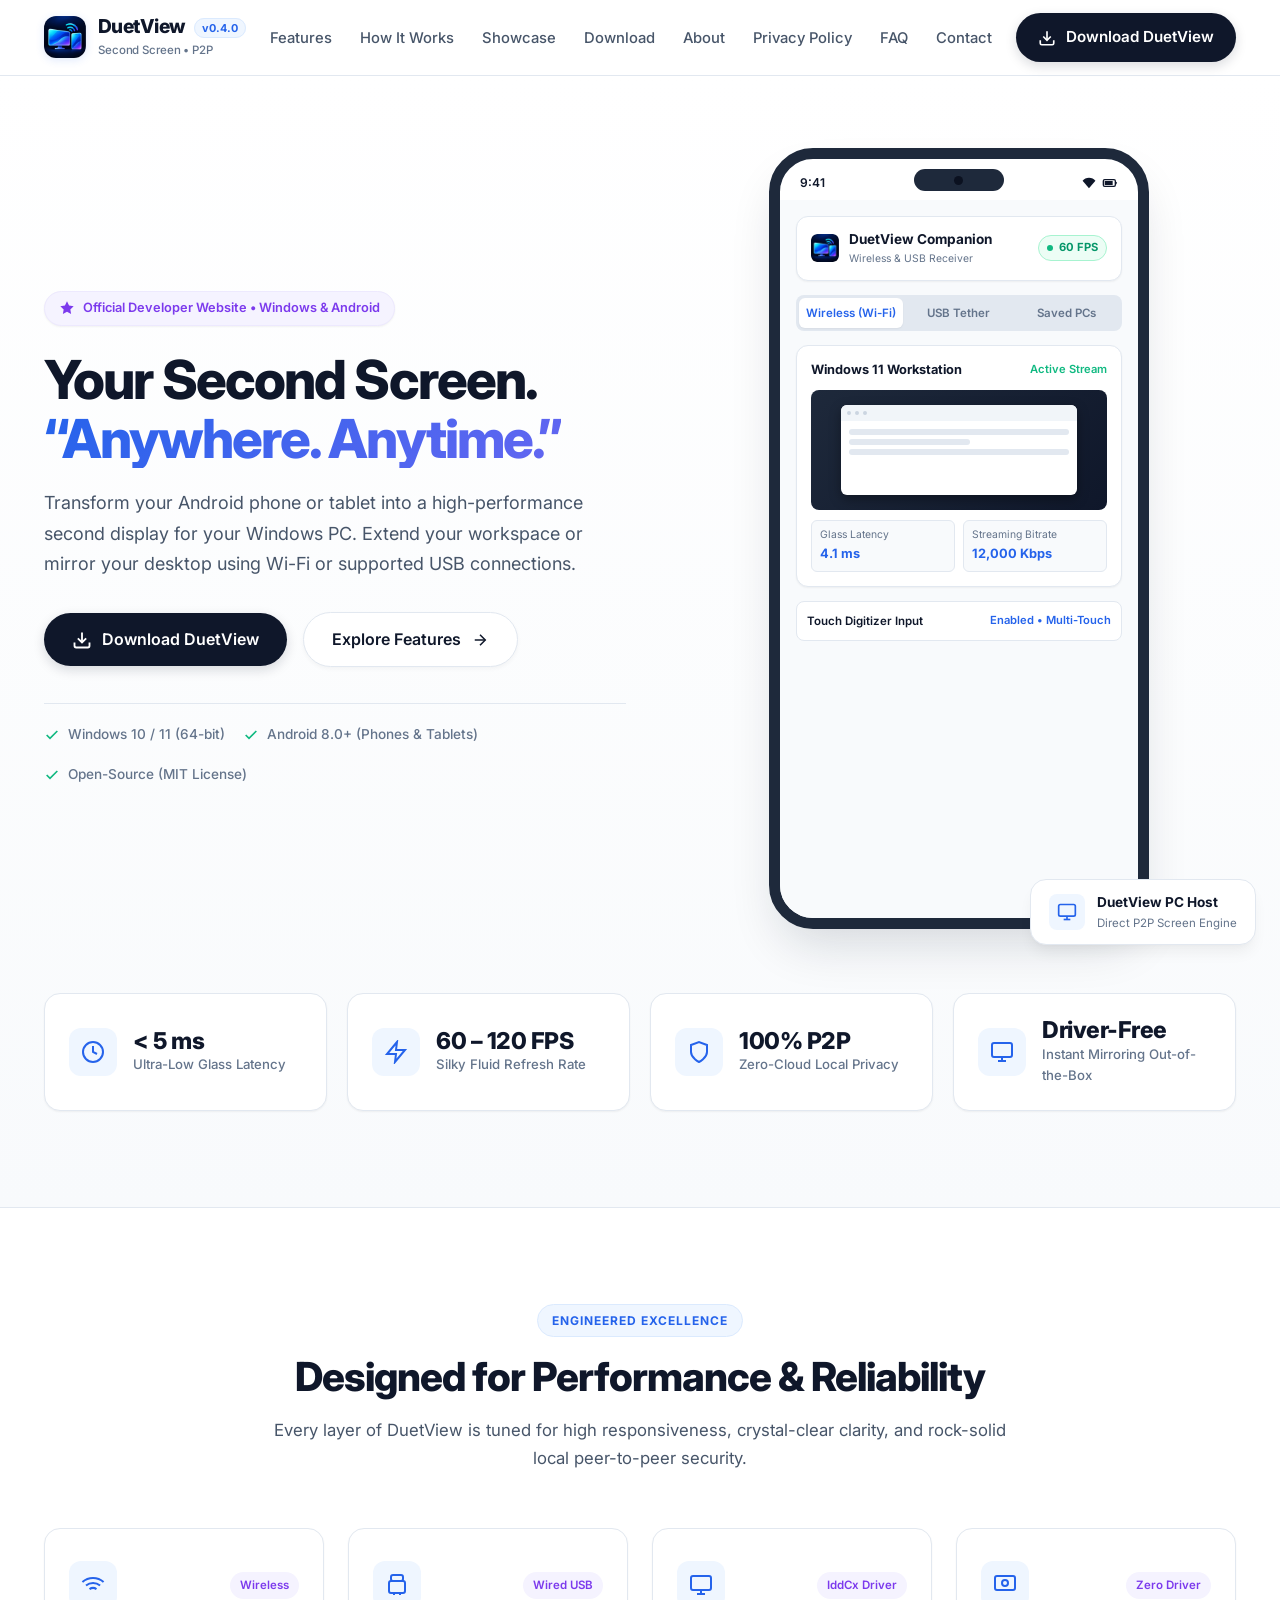
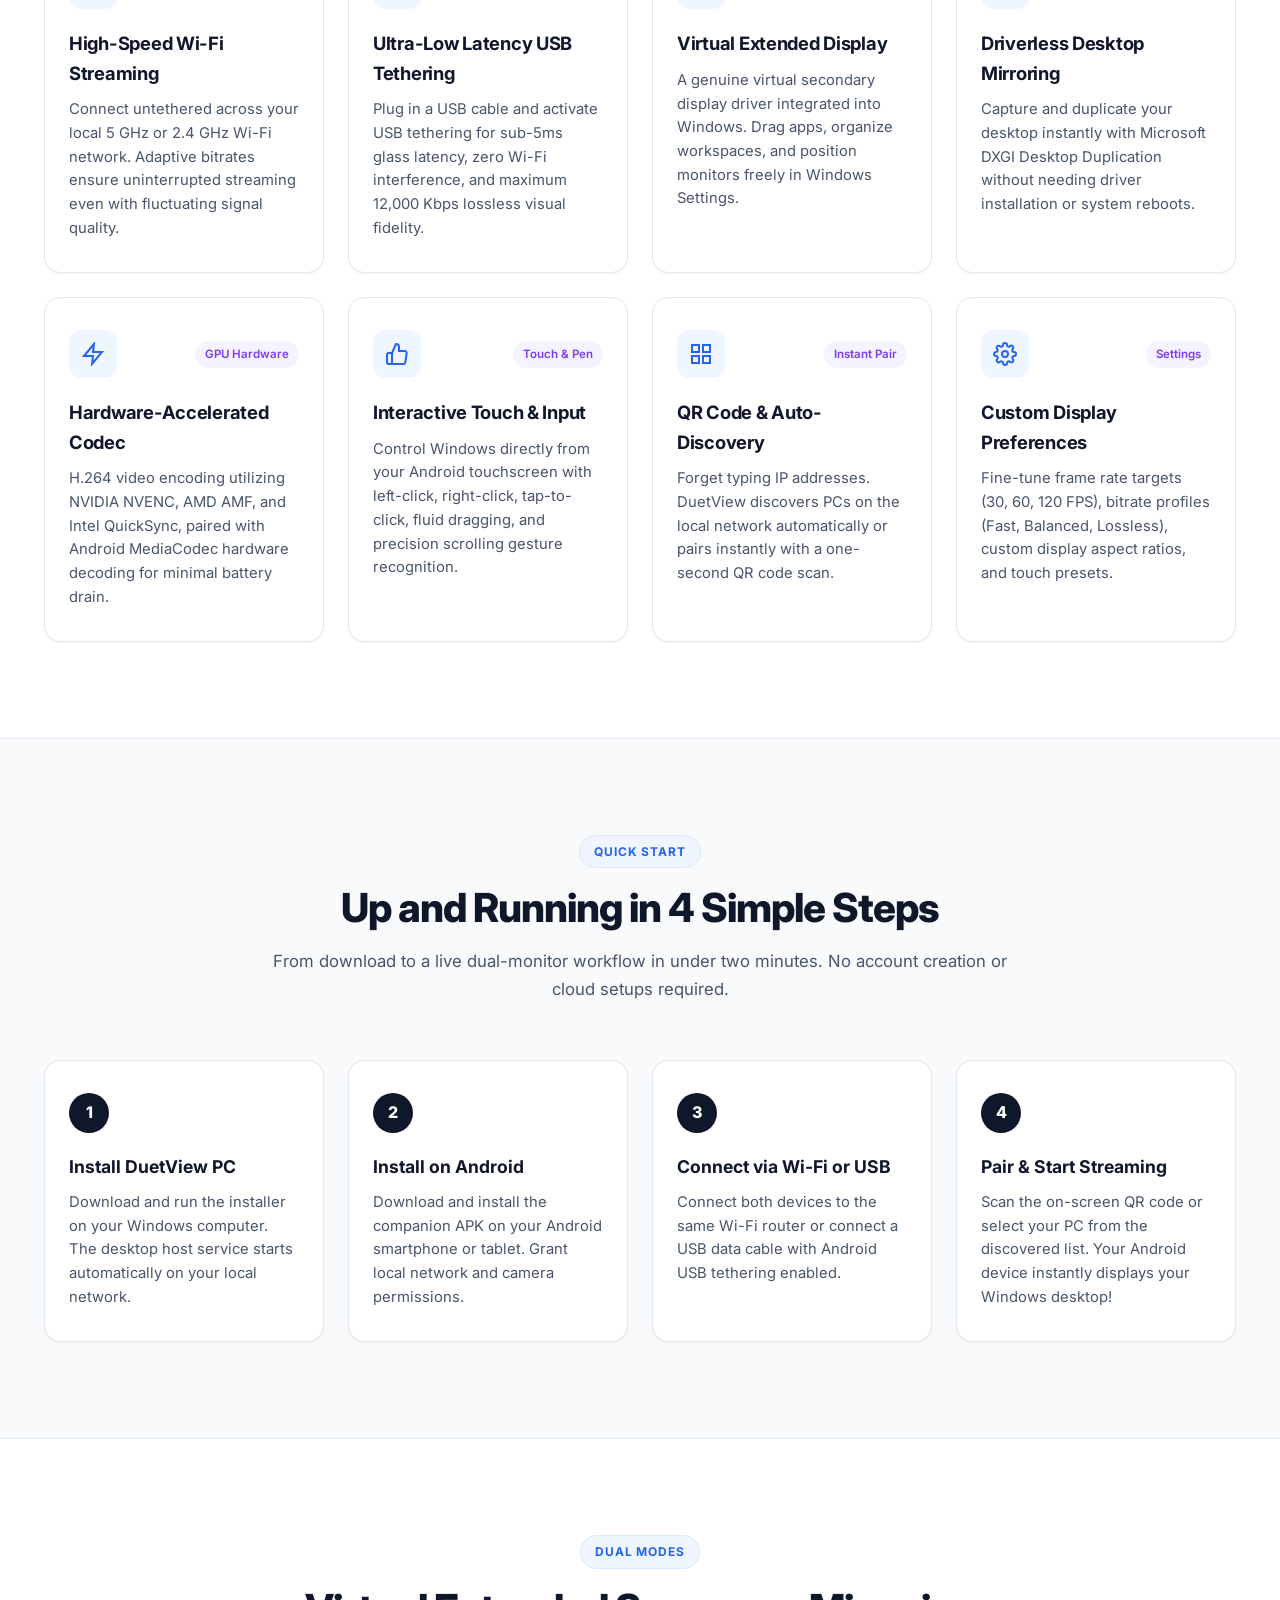
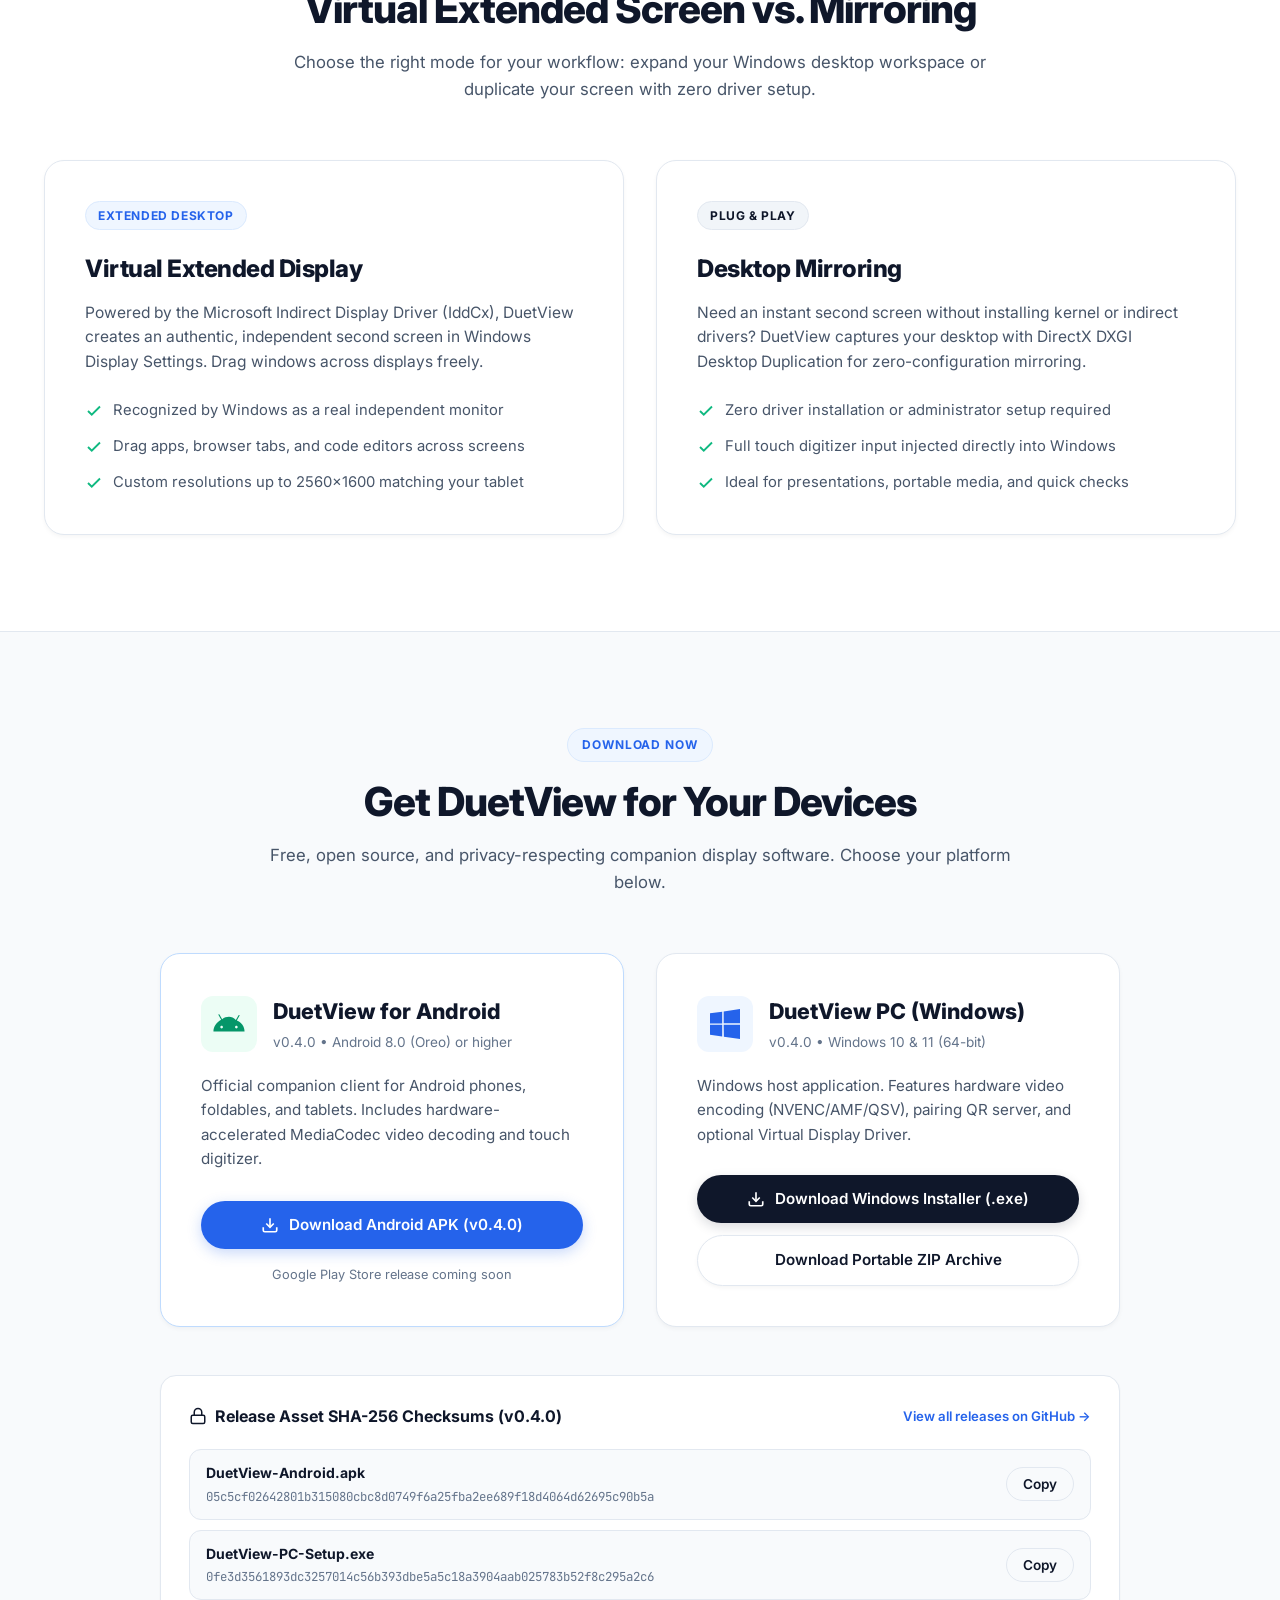
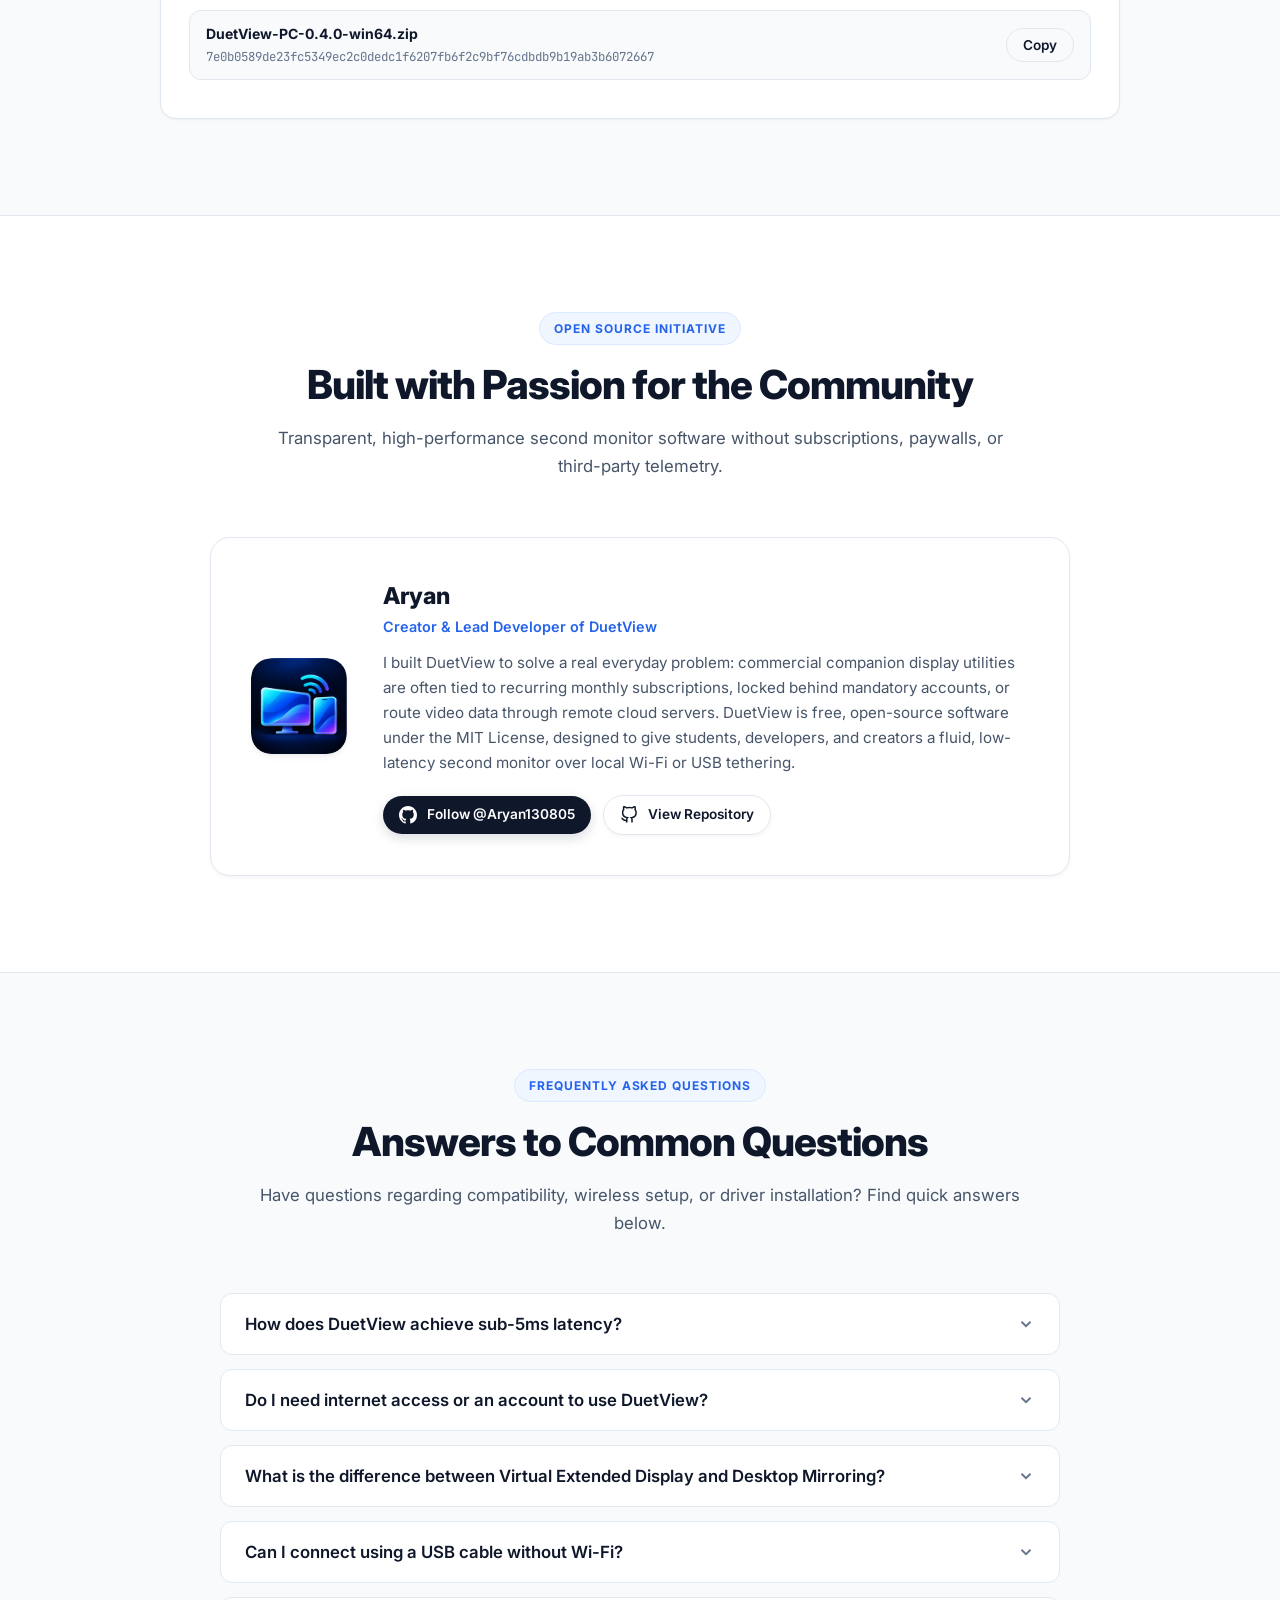
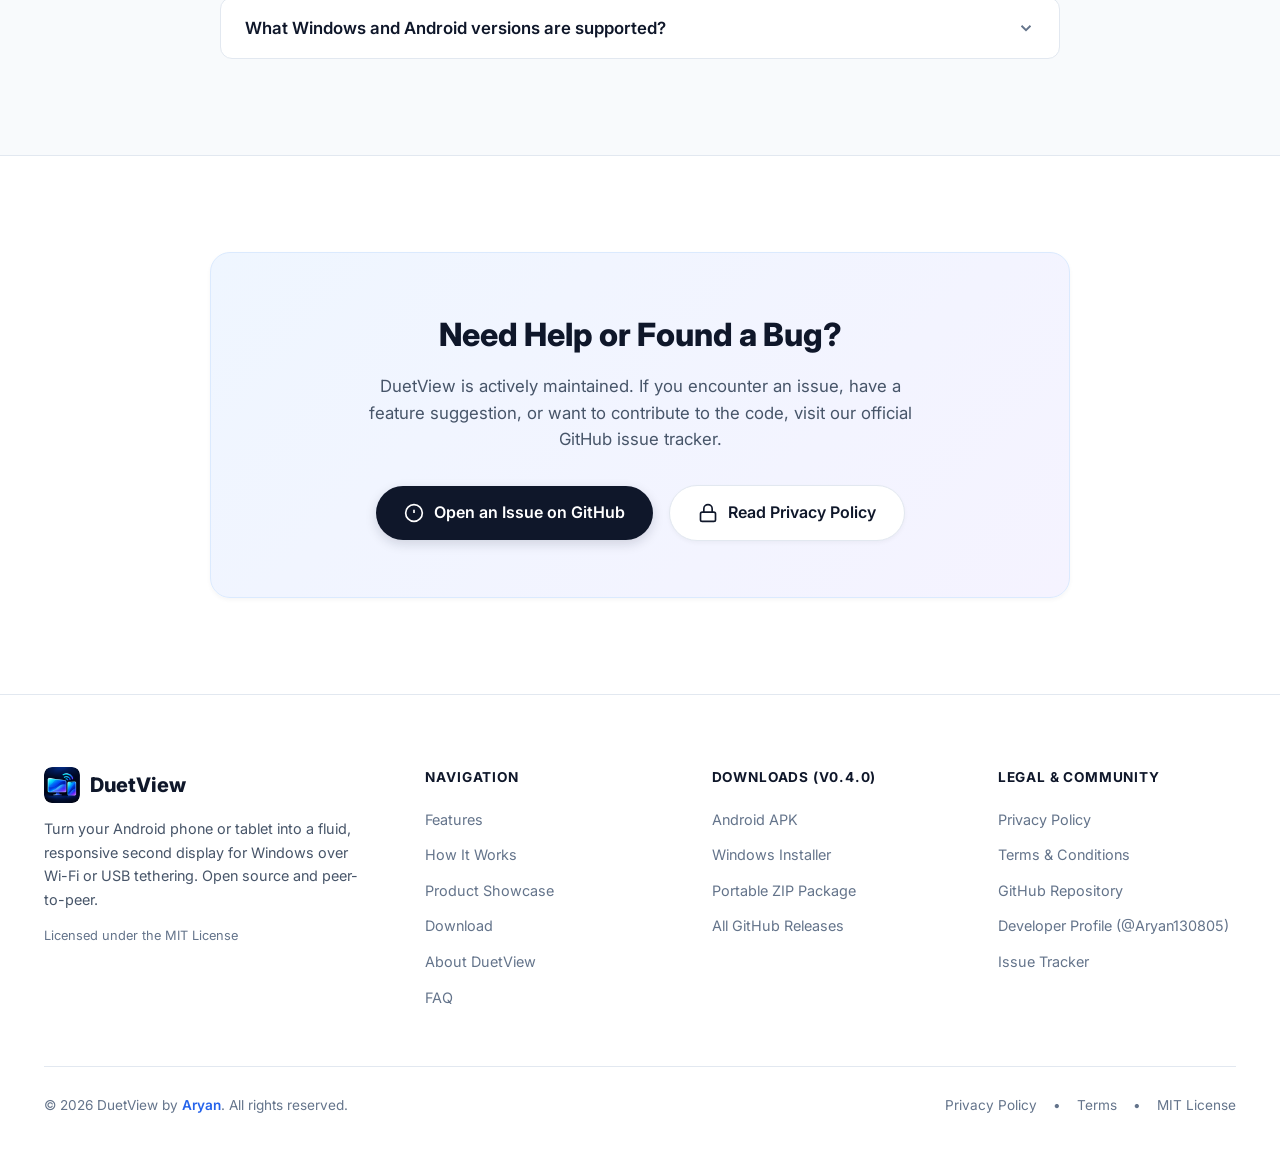
==== commit 26ee5edf: "feat(website): redesign website to premium white light-themed UI matching reference design" ====
--- a/docs/index.html
+++ b/docs/index.html
@@ -3,69 +3,73 @@
 <head>
   <meta charset="UTF-8">
   <meta name="viewport" content="width=device-width, initial-scale=1.0">
-  <title>DuetView — Turn Your Android Device into a Second Monitor for Windows</title>
-  <meta name="description" content="DuetView transforms your Android phone or tablet into a fluid, high-performance second display for Windows over Wi-Fi or USB tethering. 100% peer-to-peer, zero-cloud data, open source.">
+  <title>DuetView — Your Second Screen. Anywhere. Anytime.</title>
+  <meta name="description" content="DuetView transforms your Android phone or tablet into a high-performance second monitor for your Windows PC over Wi-Fi or USB tethering. 100% peer-to-peer, zero-cloud data, open source.">
   <meta name="keywords" content="DuetView, second display, second monitor, Android monitor, Windows extended display, portable monitor, low latency streaming, IddCx driver, peer-to-peer screen share">
   <meta name="author" content="Aryan (@Aryan130805)">
 
-  <!-- Open Graph / Facebook -->
+  <!-- Open Graph / Meta -->
   <meta property="og:type" content="website">
   <meta property="og:url" content="https://aryan130805.github.io/DuetView/">
   <meta property="og:title" content="DuetView — Your Second Screen. Anywhere. Anytime.">
-  <meta property="og:description" content="Transform your Android phone or tablet into a high-performance second monitor for your Windows PC over Wi-Fi or USB tethering. Sub-5ms latency, peer-to-peer, zero cloud relay.">
+  <meta property="og:description" content="Transform your Android phone or tablet into a high-performance second display for your Windows PC. Sub-5ms latency, peer-to-peer, zero cloud relay.">
   <meta property="og:image" content="assets/website/images/duetview_icon.png">
 
-  <!-- Twitter Card -->
-  <meta name="twitter:card" content="summary_large_image">
-  <meta name="twitter:title" content="DuetView — Turn Your Android Device into a Second Monitor">
-  <meta name="twitter:description" content="Zero cloud relay. Sub-5ms latency. Hardware-accelerated H.264 peer-to-peer streaming for Windows & Android.">
-  <meta name="twitter:image" content="assets/website/images/duetview_icon.png">
-
   <!-- Favicon -->
+  <link rel="icon" type="image/x-icon" href="favicon.ico">
   <link rel="icon" type="image/png" href="favicon.png">
   <link rel="apple-touch-icon" href="assets/website/images/duetview_icon.png">
 
-  <!-- Fonts & Stylesheet -->
+  <!-- Google Fonts: Inter & JetBrains Mono -->
   <link rel="preconnect" href="https://fonts.googleapis.com">
   <link rel="preconnect" href="https://fonts.gstatic.com" crossorigin>
-  <link href="https://fonts.googleapis.com/css2?family=Inter:wght@300;400;500;600;700;800&family=JetBrains+Mono:wght@400;500;600&display=swap" rel="stylesheet">
+  <link href="https://fonts.googleapis.com/css2?family=Inter:wght@400;500;600;700;800&family=JetBrains+Mono:wght@400;500;600&display=swap" rel="stylesheet">
+
+  <!-- Stylesheet -->
   <link rel="stylesheet" href="assets/website/css/style.css">
 </head>
 <body>
 
   <!-- =====================================================================
-       1. NAVIGATION BAR
+       1. NAVIGATION BAR (Three-Zone Horizontal Layout)
        ===================================================================== -->
   <nav class="navbar" id="navbar">
     <div class="nav-container">
+      <!-- Left: Brand Logo & Title -->
       <a href="#" class="nav-brand" aria-label="DuetView Home">
-        <img src="assets/website/images/duetview_icon.png" alt="DuetView Logo" class="brand-logo" width="40" height="40">
+        <img src="assets/website/images/duetview_icon.png" alt="DuetView Logo" class="brand-logo" width="42" height="42">
         <div class="brand-text-group">
-          <span class="brand-name">Duet<span class="brand-highlight">View</span></span>
-          <span class="brand-badge">v0.4.0</span>
+          <div>
+            <span class="brand-name">DuetView</span>
+            <span class="brand-badge">v0.4.0</span>
+          </div>
+          <span class="brand-tagline">Second Screen &bull; P2P</span>
         </div>
       </a>
 
+      <!-- Center: Navigation Links -->
       <ul class="nav-menu" id="nav-menu">
         <li class="nav-item"><a href="#features" class="nav-link">Features</a></li>
         <li class="nav-item"><a href="#how-it-works" class="nav-link">How It Works</a></li>
+        <li class="nav-item"><a href="#showcase" class="nav-link">Showcase</a></li>
         <li class="nav-item"><a href="#download" class="nav-link">Download</a></li>
         <li class="nav-item"><a href="#about" class="nav-link">About</a></li>
         <li class="nav-item"><a href="privacy.html" class="nav-link">Privacy Policy</a></li>
         <li class="nav-item"><a href="#faq" class="nav-link">FAQ</a></li>
         <li class="nav-item"><a href="#contact" class="nav-link">Contact</a></li>
         <li class="nav-item mobile-cta-item">
-          <a href="#download" class="btn btn-primary nav-cta-btn">
-            <svg width="18" height="18" viewBox="0 0 24 24" fill="none" stroke="currentColor" stroke-width="2" stroke-linecap="round" stroke-linejoin="round"><path d="M21 15v4a2 2 0 0 1-2 2H5a2 2 0 0 1-2-2v-4"></path><polyline points="7 10 12 15 17 10"></polyline><line x1="12" y1="15" x2="12" y2="3"></line></svg>
-            Download DuetView
+          <a href="#download" class="btn btn-primary btn-block">
+            <svg width="18" height="18" viewBox="0 0 24 24" fill="none" stroke="currentColor" stroke-width="2.2"><path d="M21 15v4a2 2 0 0 1-2 2H5a2 2 0 0 1-2-2v-4"></path><polyline points="7 10 12 15 17 10"></polyline><line x1="12" y1="15" x2="12" y2="3"></line></svg>
+            <span>Download DuetView</span>
           </a>
         </li>
       </ul>
 
+      <!-- Right: Primary Action Button & Hamburger Toggle -->
       <div class="nav-actions">
         <a href="#download" class="btn btn-primary nav-cta-desktop">
-          <svg width="18" height="18" viewBox="0 0 24 24" fill="none" stroke="currentColor" stroke-width="2" stroke-linecap="round" stroke-linejoin="round"><path d="M21 15v4a2 2 0 0 1-2 2H5a2 2 0 0 1-2-2v-4"></path><polyline points="7 10 12 15 17 10"></polyline><line x1="12" y1="15" x2="12" y2="3"></line></svg>
-          <span>Download</span>
+          <svg width="18" height="18" viewBox="0 0 24 24" fill="none" stroke="currentColor" stroke-width="2.2"><path d="M21 15v4a2 2 0 0 1-2 2H5a2 2 0 0 1-2-2v-4"></path><polyline points="7 10 12 15 17 10"></polyline><line x1="12" y1="15" x2="12" y2="3"></line></svg>
+          <span>Download DuetView</span>
         </a>
         <button class="hamburger" id="hamburger" aria-label="Toggle navigation menu" aria-expanded="false">
           <span class="bar"></span>
@@ -77,765 +81,634 @@
   </nav>
 
   <!-- =====================================================================
-       2. HERO SECTION
+       2. HERO SECTION (Spacious Two-Column Layout)
        ===================================================================== -->
   <header class="hero-section" id="home">
-    <div class="hero-glow-blob hero-glow-1"></div>
-    <div class="hero-glow-blob hero-glow-2"></div>
-
-    <div class="section-container hero-container">
-      <div class="hero-content">
-        <div class="badge-pill">
-          <span class="pill-dot"></span>
-          <span class="pill-text">100% Peer-to-Peer Display Extension • Open Source</span>
-        </div>
-
-        <h1 class="hero-title">
-          Your Second Screen.<br>
-          <span class="text-gradient">Anywhere. Anytime.</span>
-        </h1>
-
-        <p class="hero-description">
-          Transform your Android phone or tablet into a fluid, high-performance second monitor for your Windows PC over high-speed Wi-Fi or ultra-low-latency USB tethering. Zero cloud relay, zero subscriptions, and zero latency compromises.
-        </p>
-
-        <div class="hero-cta-group">
-          <a href="#download" class="btn btn-primary btn-lg">
-            <svg width="20" height="20" viewBox="0 0 24 24" fill="none" stroke="currentColor" stroke-width="2.2" stroke-linecap="round" stroke-linejoin="round"><path d="M21 15v4a2 2 0 0 1-2 2H5a2 2 0 0 1-2-2v-4"></path><polyline points="7 10 12 15 17 10"></polyline><line x1="12" y1="15" x2="12" y2="3"></line></svg>
-            <span>Download DuetView</span>
-          </a>
-          <a href="https://github.com/Aryan130805/DuetView" target="_blank" rel="noopener noreferrer" class="btn btn-secondary btn-lg">
-            <svg width="20" height="20" viewBox="0 0 24 24" fill="currentColor"><path d="M12 0C5.37 0 0 5.37 0 12c0 5.31 3.435 9.795 8.205 11.385.6.105.825-.255.825-.57 0-.285-.015-1.23-.015-2.235-3.015.555-3.795-.735-4.035-1.41-.135-.345-.72-1.41-1.23-1.695-.42-.225-1.02-.78-.015-.795.945-.015 1.62.87 1.845 1.23 1.08 1.815 2.805 1.305 3.495.99.105-.78.42-1.305.765-1.605-2.67-.3-5.46-1.335-5.46-5.925 0-1.305.465-2.385 1.23-3.225-.12-.3-.54-1.53.12-3.18 0 0 1.005-.315 3.3 1.23.96-.27 1.98-.405 3-.405s2.04.135 3 .405c2.295-1.56 3.3-1.23 3.3-1.23.66 1.65.24 2.88.12 3.18.765.84 1.23 1.905 1.23 3.225 0 4.605-2.805 5.625-5.475 5.925.435.375.81 1.095.81 2.22 0 1.605-.015 2.895-.015 3.3 0 .315.225.69.825.57A12.02 12.02 0 0 0 24 12c0-6.63-5.37-12-12-12z"/></svg>
-            <span>View on GitHub</span>
-          </a>
-        </div>
-
-        <div class="hero-proof-badges">
-          <div class="proof-badge">
-            <svg width="16" height="16" viewBox="0 0 24 24" fill="none" stroke="currentColor" stroke-width="2.5"><polyline points="20 6 9 17 4 12"></polyline></svg>
-            <span>Windows 10 / 11 64-bit</span>
-          </div>
-          <div class="proof-badge">
-            <svg width="16" height="16" viewBox="0 0 24 24" fill="none" stroke="currentColor" stroke-width="2.5"><polyline points="20 6 9 17 4 12"></polyline></svg>
-            <span>Android 8.0+ (Phones & Tablets)</span>
-          </div>
-          <div class="proof-badge">
-            <svg width="16" height="16" viewBox="0 0 24 24" fill="none" stroke="currentColor" stroke-width="2.5"><polyline points="20 6 9 17 4 12"></polyline></svg>
-            <span>MIT License</span>
-          </div>
-        </div>
-      </div>
-
-      <!-- Interactive Dual-Display Showcase Visual -->
-      <div class="hero-visual">
-        <div class="workspace-mockup-wrapper">
-          <!-- Main PC Display Mockup -->
-          <div class="mockup-display mockup-pc">
-            <div class="mockup-header">
-              <div class="mockup-dots">
-                <span class="dot dot-red"></span>
-                <span class="dot dot-yellow"></span>
-                <span class="dot dot-green"></span>
+    <div class="section-container">
+      <div class="hero-grid">
+        <!-- Left Column: Content -->
+        <div class="hero-content">
+          <div class="pill-badge">
+            <svg width="16" height="16" viewBox="0 0 24 24" fill="currentColor"><path d="M12 2L15.09 8.26L22 9.27L17 14.14L18.18 21.02L12 17.77L5.82 21.02L7 14.14L2 9.27L8.91 8.26L12 2Z"/></svg>
+            <span>Official Developer Website &bull; Windows &amp; Android</span>
+          </div>
+
+          <h1 class="hero-title">
+            Your Second Screen.<br>
+            <span class="quote-accent">&ldquo;Anywhere. Anytime.&rdquo;</span>
+          </h1>
+
+          <p class="hero-desc">
+            Transform your Android phone or tablet into a high-performance second display for your Windows PC. Extend your workspace or mirror your desktop using Wi-Fi or supported USB connections.
+          </p>
+
+          <div class="hero-cta-group">
+            <a href="#download" class="btn btn-primary btn-lg">
+              <svg width="20" height="20" viewBox="0 0 24 24" fill="none" stroke="currentColor" stroke-width="2.2"><path d="M21 15v4a2 2 0 0 1-2 2H5a2 2 0 0 1-2-2v-4"></path><polyline points="7 10 12 15 17 10"></polyline><line x1="12" y1="15" x2="12" y2="3"></line></svg>
+              <span>Download DuetView</span>
+            </a>
+            <a href="#features" class="btn btn-secondary btn-lg">
+              <span>Explore Features</span>
+              <svg width="18" height="18" viewBox="0 0 24 24" fill="none" stroke="currentColor" stroke-width="2"><line x1="5" y1="12" x2="19" y2="12"></line><polyline points="12 5 19 12 12 19"></polyline></svg>
+            </a>
+          </div>
+
+          <!-- Compatibility Bar -->
+          <div class="hero-compat-row">
+            <div class="compat-item">
+              <svg width="16" height="16" viewBox="0 0 24 24" fill="none" stroke="currentColor" stroke-width="2.5"><polyline points="20 6 9 17 4 12"></polyline></svg>
+              <span>Windows 10 / 11 (64-bit)</span>
+            </div>
+            <div class="compat-item">
+              <svg width="16" height="16" viewBox="0 0 24 24" fill="none" stroke="currentColor" stroke-width="2.5"><polyline points="20 6 9 17 4 12"></polyline></svg>
+              <span>Android 8.0+ (Phones &amp; Tablets)</span>
+            </div>
+            <div class="compat-item">
+              <svg width="16" height="16" viewBox="0 0 24 24" fill="none" stroke="currentColor" stroke-width="2.5"><polyline points="20 6 9 17 4 12"></polyline></svg>
+              <span>Open-Source (MIT License)</span>
+            </div>
+          </div>
+        </div>
+
+        <!-- Right Column: Realistic Android & Windows Device Mockup -->
+        <div class="hero-visual-wrapper">
+          <div class="device-frame-phone">
+            <!-- Camera Punch-Hole Pill -->
+            <div class="device-notch">
+              <div class="notch-camera"></div>
+            </div>
+
+            <!-- Phone Status Bar -->
+            <div class="phone-status-bar">
+              <span>9:41</span>
+              <div style="display: flex; gap: 6px; align-items: center;">
+                <svg width="14" height="14" viewBox="0 0 24 24" fill="currentColor"><path d="M12 3C7.5 3 3.7 4.9 1 8L12 21L23 8C20.3 4.9 16.5 3 12 3Z"/></svg>
+                <svg width="16" height="16" viewBox="0 0 24 24" fill="currentColor"><rect x="2" y="7" width="18" height="10" rx="2" fill="none" stroke="currentColor" stroke-width="2"/><path d="M4 9H16V15H4V9Z"/><rect x="20" y="10" width="2" height="4" rx="1"/></svg>
               </div>
-              <span class="mockup-title">Windows 11 Desktop — Primary Display</span>
-              <span class="mockup-tag">Host Engine</span>
-            </div>
-            <div class="mockup-screen">
-              <div class="mockup-ide">
-                <div class="ide-sidebar">
-                  <div class="ide-line"></div>
-                  <div class="ide-line short"></div>
-                  <div class="ide-line"></div>
+            </div>
+
+            <!-- Phone App Interior -->
+            <div class="phone-screen-content">
+              <!-- App Top Bar -->
+              <div class="app-mockup-header">
+                <div class="mockup-brand">
+                  <img src="assets/website/images/duetview_icon.png" alt="Icon" class="mockup-logo-img">
+                  <div>
+                    <div class="mockup-app-title">DuetView Companion</div>
+                    <div style="font-size: 0.65rem; color: #64748b;">Wireless &amp; USB Receiver</div>
+                  </div>
                 </div>
-                <div class="ide-code">
-                  <span class="code-comment">// DuetView DXGI Desktop Capture & Stream Engine</span><br>
-                  <span class="code-kw">auto</span> session = DuetView::CreateSession(Port::<span class="code-val">52025</span>);<br>
-                  session.InitializeVirtualDisplay(<span class="code-str">"2560x1600@60Hz"</span>);<br>
-                  session.EnableHardwareAcceleration(NVENC | AMF | QSV);<br>
-                  session.StartDirectP2PStream();<br>
-                  <span class="code-kw">status</span>: <span class="code-highlight">STREAMING ACTIVE</span>
+                <div class="status-pill-green">
+                  <span class="pulse-dot"></span>
+                  <span>60 FPS</span>
                 </div>
               </div>
-            </div>
-          </div>
-
-          <!-- Connected Android Companion Tablet Mockup -->
-          <div class="mockup-display mockup-tablet">
-            <div class="mockup-header tablet-header">
-              <div class="tablet-camera"></div>
-              <span class="mockup-title">DuetView Android Companion</span>
-              <span class="live-indicator"><span class="live-dot"></span> Live</span>
-            </div>
-            <div class="mockup-screen tablet-screen">
-              <div class="tablet-content">
-                <div class="tablet-badge">Extended Canvas #2</div>
-                <div class="tablet-chart">
-                  <div class="chart-bar" style="height: 40%"></div>
-                  <div class="chart-bar" style="height: 70%"></div>
-                  <div class="chart-bar" style="height: 55%"></div>
-                  <div class="chart-bar" style="height: 88%"></div>
-                  <div class="chart-bar active" style="height: 95%"></div>
+
+              <!-- Mode Selection Tabs -->
+              <div class="mockup-tabs">
+                <div class="mockup-tab active">Wireless (Wi-Fi)</div>
+                <div class="mockup-tab">USB Tether</div>
+                <div class="mockup-tab">Saved PCs</div>
+              </div>
+
+              <!-- Stream Display Card -->
+              <div class="mockup-stream-card">
+                <div class="stream-card-head">
+                  <span class="stream-target-name">Windows 11 Workstation</span>
+                  <span style="font-size: 0.7rem; color: #10b981; font-weight: 600;">Active Stream</span>
                 </div>
-                <div class="tablet-telemetry-tag">Latency: 4.1 ms • 60.0 FPS</div>
+
+                <!-- Simulated Desktop Canvas -->
+                <div class="stream-canvas-preview">
+                  <div class="mini-desktop-window">
+                    <div class="mini-window-bar">
+                      <span class="mini-dot"></span>
+                      <span class="mini-dot"></span>
+                      <span class="mini-dot"></span>
+                    </div>
+                    <div class="mini-window-body">
+                      <div class="mini-skeleton-line"></div>
+                      <div class="mini-skeleton-line short"></div>
+                      <div class="mini-skeleton-line"></div>
+                    </div>
+                  </div>
+                </div>
+
+                <!-- Stream Telemetry -->
+                <div class="stream-telemetry-row">
+                  <div class="telemetry-mini-pill">
+                    <span class="telemetry-mini-label">Glass Latency</span>
+                    <span class="telemetry-mini-val">4.1 ms</span>
+                  </div>
+                  <div class="telemetry-mini-pill">
+                    <span class="telemetry-mini-label">Streaming Bitrate</span>
+                    <span class="telemetry-mini-val">12,000 Kbps</span>
+                  </div>
+                </div>
               </div>
-            </div>
-          </div>
-
-          <!-- Wireless / Cable Sync Wave Element -->
-          <div class="sync-beam">
-            <div class="beam-glow"></div>
-            <span class="beam-label">Wi-Fi & USB Tethering Direct Socket</span>
-          </div>
-        </div>
-      </div>
-    </div>
-
-    <!-- Telemetry Stats Bar -->
+
+              <!-- Quick Control Bar inside Phone -->
+              <div style="background: #ffffff; border: 1px solid #e2e8f0; border-radius: 8px; padding: 10px; display: flex; justify-content: space-between; align-items: center;">
+                <span style="font-size: 0.72rem; font-weight: 600; color: #0f172a;">Touch Digitizer Input</span>
+                <span style="font-size: 0.7rem; color: #2563eb; font-weight: 600;">Enabled &bull; Multi-Touch</span>
+              </div>
+            </div>
+          </div>
+
+          <!-- Floating Laptop Indicator Badge -->
+          <div class="laptop-accent-badge">
+            <div class="laptop-icon-wrap">
+              <svg width="20" height="20" viewBox="0 0 24 24" fill="none" stroke="currentColor" stroke-width="2"><rect x="2" y="3" width="20" height="14" rx="2"></rect><line x1="8" y1="21" x2="16" y2="21"></line><line x1="12" y1="17" x2="12" y2="21"></line></svg>
+            </div>
+            <div class="laptop-badge-text">
+              <h4>DuetView PC Host</h4>
+              <p>Direct P2P Screen Engine</p>
+            </div>
+          </div>
+        </div>
+      </div>
+
+      <!-- Telemetry Stats Row -->
+      <div class="metrics-row">
+        <div class="metric-card">
+          <div class="metric-icon-box">
+            <svg width="24" height="24" viewBox="0 0 24 24" fill="none" stroke="currentColor" stroke-width="2"><circle cx="12" cy="12" r="10"></circle><polyline points="12 6 12 12 16 14"></polyline></svg>
+          </div>
+          <div>
+            <div class="metric-val">&lt; 5 ms</div>
+            <div class="metric-label">Ultra-Low Glass Latency</div>
+          </div>
+        </div>
+
+        <div class="metric-card">
+          <div class="metric-icon-box">
+            <svg width="24" height="24" viewBox="0 0 24 24" fill="none" stroke="currentColor" stroke-width="2"><polygon points="13 2 3 14 12 14 11 22 21 10 12 10 13 2"></polygon></svg>
+          </div>
+          <div>
+            <div class="metric-val">60 – 120 FPS</div>
+            <div class="metric-label">Silky Fluid Refresh Rate</div>
+          </div>
+        </div>
+
+        <div class="metric-card">
+          <div class="metric-icon-box">
+            <svg width="24" height="24" viewBox="0 0 24 24" fill="none" stroke="currentColor" stroke-width="2"><path d="M12 22s8-4 8-10V5l-8-3-8 3v7c0 6 8 10 8 10z"></path></svg>
+          </div>
+          <div>
+            <div class="metric-val">100% P2P</div>
+            <div class="metric-label">Zero-Cloud Local Privacy</div>
+          </div>
+        </div>
+
+        <div class="metric-card">
+          <div class="metric-icon-box">
+            <svg width="24" height="24" viewBox="0 0 24 24" fill="none" stroke="currentColor" stroke-width="2"><rect x="2" y="3" width="20" height="14" rx="2"></rect><line x1="8" y1="21" x2="16" y2="21"></line><line x1="12" y1="17" x2="12" y2="21"></line></svg>
+          </div>
+          <div>
+            <div class="metric-val">Driver-Free</div>
+            <div class="metric-label">Instant Mirroring Out-of-the-Box</div>
+          </div>
+        </div>
+      </div>
+    </div>
+  </header>
+
+  <!-- =====================================================================
+       3. FEATURES SECTION (8 Light Modern Cards)
+       ===================================================================== -->
+  <section class="section-block" id="features">
     <div class="section-container">
-      <div class="telemetry-bar">
-        <div class="telemetry-card">
-          <div class="telemetry-icon-box">
-            <svg width="24" height="24" viewBox="0 0 24 24" fill="none" stroke="currentColor" stroke-width="2"><circle cx="12" cy="12" r="10"></circle><polyline points="12 6 12 12 16 14"></polyline></svg>
-          </div>
-          <div class="telemetry-text">
-            <span class="telemetry-value">&lt; 5 ms</span>
-            <span class="telemetry-label">Ultra-Low Glass Latency</span>
-          </div>
-        </div>
-
-        <div class="telemetry-card">
-          <div class="telemetry-icon-box">
-            <svg width="24" height="24" viewBox="0 0 24 24" fill="none" stroke="currentColor" stroke-width="2"><polygon points="13 2 3 14 12 14 11 22 21 10 12 10 13 2"></polygon></svg>
-          </div>
-          <div class="telemetry-text">
-            <span class="telemetry-value">60 – 120 FPS</span>
-            <span class="telemetry-label">Silky Fluid Refresh Rate</span>
-          </div>
-        </div>
-
-        <div class="telemetry-card">
-          <div class="telemetry-icon-box">
-            <svg width="24" height="24" viewBox="0 0 24 24" fill="none" stroke="currentColor" stroke-width="2"><path d="M12 22s8-4 8-10V5l-8-3-8 3v7c0 6 8 10 8 10z"></path></svg>
-          </div>
-          <div class="telemetry-text">
-            <span class="telemetry-value">100% P2P</span>
-            <span class="telemetry-label">Zero-Cloud Local Privacy</span>
-          </div>
-        </div>
-
-        <div class="telemetry-card">
-          <div class="telemetry-icon-box">
-            <svg width="24" height="24" viewBox="0 0 24 24" fill="none" stroke="currentColor" stroke-width="2"><rect x="2" y="3" width="20" height="14" rx="2" ry="2"></rect><line x1="8" y1="21" x2="16" y2="21"></line><line x1="12" y1="17" x2="12" y2="21"></line></svg>
-          </div>
-          <div class="telemetry-text">
-            <span class="telemetry-value">Driver-Free</span>
-            <span class="telemetry-label">Instant Mirroring Out-of-the-Box</span>
-          </div>
-        </div>
-      </div>
-    </div>
-  </header>
-
-  <!-- =====================================================================
-       3. ABOUT DUETVIEW SECTION
+      <div class="section-header text-center">
+        <span class="section-tag">ENGINEERED EXCELLENCE</span>
+        <h2 class="section-title">Designed for Performance &amp; Reliability</h2>
+        <p class="section-subtitle">
+          Every layer of DuetView is tuned for high responsiveness, crystal-clear clarity, and rock-solid local peer-to-peer security.
+        </p>
+      </div>
+
+      <div class="features-grid">
+        <!-- Feature 1 -->
+        <div class="feature-card">
+          <div class="feature-card-header">
+            <div class="feature-icon-wrapper">
+              <svg width="24" height="24" viewBox="0 0 24 24" fill="none" stroke="currentColor" stroke-width="2"><path d="M5 12.55a11 11 0 0 1 14.08 0"></path><path d="M1.42 9a16 16 0 0 1 21.16 0"></path><path d="M8.53 16.11a6 6 0 0 1 6.95 0"></path><line x1="12" y1="20" x2="12.01" y2="20"></line></svg>
+            </div>
+            <span class="feature-tag-pill">Wireless</span>
+          </div>
+          <h3 class="feature-title">High-Speed Wi-Fi Streaming</h3>
+          <p class="feature-desc">Connect untethered across your local 5 GHz or 2.4 GHz Wi-Fi network. Adaptive bitrates ensure uninterrupted streaming even with fluctuating signal quality.</p>
+        </div>
+
+        <!-- Feature 2 -->
+        <div class="feature-card">
+          <div class="feature-card-header">
+            <div class="feature-icon-wrapper">
+              <svg width="24" height="24" viewBox="0 0 24 24" fill="none" stroke="currentColor" stroke-width="2"><rect x="6" y="2" width="12" height="6" rx="2"></rect><rect x="4" y="8" width="16" height="12" rx="2"></rect><line x1="9" y1="20" x2="9" y2="22"></line><line x1="15" y1="20" x2="15" y2="22"></line></svg>
+            </div>
+            <span class="feature-tag-pill">Wired USB</span>
+          </div>
+          <h3 class="feature-title">Ultra-Low Latency USB Tethering</h3>
+          <p class="feature-desc">Plug in a USB cable and activate USB tethering for sub-5ms glass latency, zero Wi-Fi interference, and maximum 12,000 Kbps lossless visual fidelity.</p>
+        </div>
+
+        <!-- Feature 3 -->
+        <div class="feature-card">
+          <div class="feature-card-header">
+            <div class="feature-icon-wrapper">
+              <svg width="24" height="24" viewBox="0 0 24 24" fill="none" stroke="currentColor" stroke-width="2"><rect x="2" y="3" width="20" height="14" rx="2"></rect><line x1="8" y1="21" x2="16" y2="21"></line><line x1="12" y1="17" x2="12" y2="21"></line></svg>
+            </div>
+            <span class="feature-tag-pill">IddCx Driver</span>
+          </div>
+          <h3 class="feature-title">Virtual Extended Display</h3>
+          <p class="feature-desc">A genuine virtual secondary display driver integrated into Windows. Drag apps, organize workspaces, and position monitors freely in Windows Settings.</p>
+        </div>
+
+        <!-- Feature 4 -->
+        <div class="feature-card">
+          <div class="feature-card-header">
+            <div class="feature-icon-wrapper">
+              <svg width="24" height="24" viewBox="0 0 24 24" fill="none" stroke="currentColor" stroke-width="2"><rect x="2" y="3" width="20" height="14" rx="2"></rect><circle cx="12" cy="10" r="3"></circle></svg>
+            </div>
+            <span class="feature-tag-pill">Zero Driver</span>
+          </div>
+          <h3 class="feature-title">Driverless Desktop Mirroring</h3>
+          <p class="feature-desc">Capture and duplicate your desktop instantly with Microsoft DXGI Desktop Duplication without needing driver installation or system reboots.</p>
+        </div>
+
+        <!-- Feature 5 -->
+        <div class="feature-card">
+          <div class="feature-card-header">
+            <div class="feature-icon-wrapper">
+              <svg width="24" height="24" viewBox="0 0 24 24" fill="none" stroke="currentColor" stroke-width="2"><polygon points="13 2 3 14 12 14 11 22 21 10 12 10 13 2"></polygon></svg>
+            </div>
+            <span class="feature-tag-pill">GPU Hardware</span>
+          </div>
+          <h3 class="feature-title">Hardware-Accelerated Codec</h3>
+          <p class="feature-desc">H.264 video encoding utilizing NVIDIA NVENC, AMD AMF, and Intel QuickSync, paired with Android MediaCodec hardware decoding for minimal battery drain.</p>
+        </div>
+
+        <!-- Feature 6 -->
+        <div class="feature-card">
+          <div class="feature-card-header">
+            <div class="feature-icon-wrapper">
+              <svg width="24" height="24" viewBox="0 0 24 24" fill="none" stroke="currentColor" stroke-width="2"><path d="M14 9V5a3 3 0 0 0-3-3l-4 9v11h11.28a2 2 0 0 0 2-1.7l1.38-9a2 2 0 0 0-2-2.3zM7 22H4a2 2 0 0 1-2-2v-7a2 2 0 0 1 2-2h3"></path></svg>
+            </div>
+            <span class="feature-tag-pill">Touch &amp; Pen</span>
+          </div>
+          <h3 class="feature-title">Interactive Touch &amp; Input</h3>
+          <p class="feature-desc">Control Windows directly from your Android touchscreen with left-click, right-click, tap-to-click, fluid dragging, and precision scrolling gesture recognition.</p>
+        </div>
+
+        <!-- Feature 7 -->
+        <div class="feature-card">
+          <div class="feature-card-header">
+            <div class="feature-icon-wrapper">
+              <svg width="24" height="24" viewBox="0 0 24 24" fill="none" stroke="currentColor" stroke-width="2"><rect x="3" y="3" width="7" height="7"></rect><rect x="14" y="3" width="7" height="7"></rect><rect x="14" y="14" width="7" height="7"></rect><rect x="3" y="14" width="7" height="7"></rect></svg>
+            </div>
+            <span class="feature-tag-pill">Instant Pair</span>
+          </div>
+          <h3 class="feature-title">QR Code &amp; Auto-Discovery</h3>
+          <p class="feature-desc">Forget typing IP addresses. DuetView discovers PCs on the local network automatically or pairs instantly with a one-second QR code scan.</p>
+        </div>
+
+        <!-- Feature 8 -->
+        <div class="feature-card">
+          <div class="feature-card-header">
+            <div class="feature-icon-wrapper">
+              <svg width="24" height="24" viewBox="0 0 24 24" fill="none" stroke="currentColor" stroke-width="2"><circle cx="12" cy="12" r="3"></circle><path d="M19.4 15a1.65 1.65 0 0 0 .33 1.82l.06.06a2 2 0 0 1 0 2.83 2 2 0 0 1-2.83 0l-.06-.06a1.65 1.65 0 0 0-1.82-.33 1.65 1.65 0 0 0-1 1.51V21a2 2 0 0 1-2 2 2 2 0 0 1-2-2v-.09A1.65 1.65 0 0 0 9 19.4a1.65 1.65 0 0 0-1.82.33l-.06.06a2 2 0 0 1-2.83 0 2 2 0 0 1 0-2.83l.06-.06a1.65 1.65 0 0 0 .33-1.82 1.65 1.65 0 0 0-1.51-1H3a2 2 0 0 1-2-2 2 2 0 0 1 2-2h.09A1.65 1.65 0 0 0 4.6 9a1.65 1.65 0 0 0-.33-1.82l-.06-.06a2 2 0 0 1 0-2.83 2 2 0 0 1 2.83 0l.06.06a1.65 1.65 0 0 0 1.82.33H9a1.65 1.65 0 0 0 1-1.51V3a2 2 0 0 1 2-2 2 2 0 0 1 2 2v.09a1.65 1.65 0 0 0 1 1.51 1.65 1.65 0 0 0 1.82-.33l.06-.06a2 2 0 0 1 2.83 0 2 2 0 0 1 0 2.83l-.06.06a1.65 1.65 0 0 0-.33 1.82V9a1.65 1.65 0 0 0 1.51 1H21a2 2 0 0 1 2 2 2 2 0 0 1-2 2h-.09a1.65 1.65 0 0 0-1.51 1z"></path></svg>
+            </div>
+            <span class="feature-tag-pill">Settings</span>
+          </div>
+          <h3 class="feature-title">Custom Display Preferences</h3>
+          <p class="feature-desc">Fine-tune frame rate targets (30, 60, 120 FPS), bitrate profiles (Fast, Balanced, Lossless), custom display aspect ratios, and touch presets.</p>
+        </div>
+      </div>
+    </div>
+  </section>
+
+  <!-- =====================================================================
+       4. HOW IT WORKS SECTION (4-Step Clean Roadmap)
+       ===================================================================== -->
+  <section class="section-block bg-subtle" id="how-it-works">
+    <div class="section-container">
+      <div class="section-header text-center">
+        <span class="section-tag">QUICK START</span>
+        <h2 class="section-title">Up and Running in 4 Simple Steps</h2>
+        <p class="section-subtitle">
+          From download to a live dual-monitor workflow in under two minutes. No account creation or cloud setups required.
+        </p>
+      </div>
+
+      <div class="steps-grid">
+        <div class="step-card">
+          <div class="step-num-badge">1</div>
+          <h3 class="step-title">Install DuetView PC</h3>
+          <p class="step-desc">Download and run the installer on your Windows computer. The desktop host service starts automatically on your local network.</p>
+        </div>
+
+        <div class="step-card">
+          <div class="step-num-badge">2</div>
+          <h3 class="step-title">Install on Android</h3>
+          <p class="step-desc">Download and install the companion APK on your Android smartphone or tablet. Grant local network and camera permissions.</p>
+        </div>
+
+        <div class="step-card">
+          <div class="step-num-badge">3</div>
+          <h3 class="step-title">Connect via Wi-Fi or USB</h3>
+          <p class="step-desc">Connect both devices to the same Wi-Fi router or connect a USB data cable with Android USB tethering enabled.</p>
+        </div>
+
+        <div class="step-card">
+          <div class="step-num-badge">4</div>
+          <h3 class="step-title">Pair &amp; Start Streaming</h3>
+          <p class="step-desc">Scan the on-screen QR code or select your PC from the discovered list. Your Android device instantly displays your Windows desktop!</p>
+        </div>
+      </div>
+    </div>
+  </section>
+
+  <!-- =====================================================================
+       5. PRODUCT SHOWCASE COMPARISON SECTION
+       ===================================================================== -->
+  <section class="section-block" id="showcase">
+    <div class="section-container">
+      <div class="section-header text-center">
+        <span class="section-tag">DUAL MODES</span>
+        <h2 class="section-title">Virtual Extended Screen vs. Mirroring</h2>
+        <p class="section-subtitle">
+          Choose the right mode for your workflow: expand your Windows desktop workspace or duplicate your screen with zero driver setup.
+        </p>
+      </div>
+
+      <div class="showcase-dual-grid">
+        <!-- Showcase Card 1 -->
+        <div class="showcase-card">
+          <span class="showcase-badge primary-tag">Extended Desktop</span>
+          <h3 class="showcase-heading">Virtual Extended Display</h3>
+          <p class="showcase-text">
+            Powered by the Microsoft Indirect Display Driver (IddCx), DuetView creates an authentic, independent second screen in Windows Display Settings. Drag windows across displays freely.
+          </p>
+          <ul class="showcase-checklist">
+            <li>
+              <svg width="18" height="18" viewBox="0 0 24 24" fill="none" stroke="currentColor" stroke-width="2.5"><polyline points="20 6 9 17 4 12"></polyline></svg>
+              <span>Recognized by Windows as a real independent monitor</span>
+            </li>
+            <li>
+              <svg width="18" height="18" viewBox="0 0 24 24" fill="none" stroke="currentColor" stroke-width="2.5"><polyline points="20 6 9 17 4 12"></polyline></svg>
+              <span>Drag apps, browser tabs, and code editors across screens</span>
+            </li>
+            <li>
+              <svg width="18" height="18" viewBox="0 0 24 24" fill="none" stroke="currentColor" stroke-width="2.5"><polyline points="20 6 9 17 4 12"></polyline></svg>
+              <span>Custom resolutions up to 2560x1600 matching your tablet</span>
+            </li>
+          </ul>
+        </div>
+
+        <!-- Showcase Card 2 -->
+        <div class="showcase-card">
+          <span class="showcase-badge neutral-tag">Plug &amp; Play</span>
+          <h3 class="showcase-heading">Desktop Mirroring</h3>
+          <p class="showcase-text">
+            Need an instant second screen without installing kernel or indirect drivers? DuetView captures your desktop with DirectX DXGI Desktop Duplication for zero-configuration mirroring.
+          </p>
+          <ul class="showcase-checklist">
+            <li>
+              <svg width="18" height="18" viewBox="0 0 24 24" fill="none" stroke="currentColor" stroke-width="2.5"><polyline points="20 6 9 17 4 12"></polyline></svg>
+              <span>Zero driver installation or administrator setup required</span>
+            </li>
+            <li>
+              <svg width="18" height="18" viewBox="0 0 24 24" fill="none" stroke="currentColor" stroke-width="2.5"><polyline points="20 6 9 17 4 12"></polyline></svg>
+              <span>Full touch digitizer input injected directly into Windows</span>
+            </li>
+            <li>
+              <svg width="18" height="18" viewBox="0 0 24 24" fill="none" stroke="currentColor" stroke-width="2.5"><polyline points="20 6 9 17 4 12"></polyline></svg>
+              <span>Ideal for presentations, portable media, and quick checks</span>
+            </li>
+          </ul>
+        </div>
+      </div>
+    </div>
+  </section>
+
+  <!-- =====================================================================
+       6. DOWNLOAD SECTION (Two Clear Cards)
+       ===================================================================== -->
+  <section class="section-block bg-subtle" id="download">
+    <div class="section-container">
+      <div class="section-header text-center">
+        <span class="section-tag">DOWNLOAD NOW</span>
+        <h2 class="section-title">Get DuetView for Your Devices</h2>
+        <p class="section-subtitle">
+          Free, open source, and privacy-respecting companion display software. Choose your platform below.
+        </p>
+      </div>
+
+      <div class="download-dual-grid">
+        <!-- Android Card -->
+        <div class="download-card highlight">
+          <div class="download-card-header">
+            <div class="platform-icon-wrap android">
+              <svg width="32" height="32" viewBox="0 0 24 24" fill="currentColor"><path d="M17.523 15.3414c-.5511 0-.9993-.4486-.9993-.9997s.4482-.9993.9993-.9993c.551 0 .9993.4482.9993.9993.0001.5511-.4483.9997-.9993.9997m-11.046 0c-.5511 0-.9993-.4486-.9993-.9997s.4482-.9993.9993-.9993c.5511 0 .9993.4482.9993.9993 0 .5511-.4482.9997-.9993.9997m11.4045-6.02l1.9973-3.4592a.416.416 0 00-.1521-.5676.416.416 0 00-.5676.1521l-2.0223 3.503C15.5902 7.2433 13.8533 6.64 12 6.64s-3.5902.6033-5.1367 1.7097L4.841 4.8467a.416.416 0 00-.5677-.1521.4157.4157 0 00-.152.5676l1.9972 3.4592C2.6889 10.5738.3333 13.8533.3333 17.6667h23.3334c0-3.8134-2.3556-7.0929-5.7867-8.3453"/></svg>
+            </div>
+            <div>
+              <h3 class="dl-card-title">DuetView for Android</h3>
+              <span class="dl-card-meta">v0.4.0 &bull; Android 8.0 (Oreo) or higher</span>
+            </div>
+          </div>
+          <p class="dl-card-desc">
+            Official companion client for Android phones, foldables, and tablets. Includes hardware-accelerated MediaCodec video decoding and touch digitizer.
+          </p>
+          <div class="dl-card-actions">
+            <a href="https://github.com/Aryan130805/DuetView/releases/download/v0.4.0/DuetView-Android.apk" class="btn btn-primary-blue btn-block">
+              <svg width="18" height="18" viewBox="0 0 24 24" fill="none" stroke="currentColor" stroke-width="2.2"><path d="M21 15v4a2 2 0 0 1-2 2H5a2 2 0 0 1-2-2v-4"></path><polyline points="7 10 12 15 17 10"></polyline><line x1="12" y1="15" x2="12" y2="3"></line></svg>
+              <span>Download Android APK (v0.4.0)</span>
+            </a>
+            <div style="font-size: 0.8rem; color: #64748b; text-align: center; margin-top: 4px;">
+              Google Play Store release coming soon
+            </div>
+          </div>
+        </div>
+
+        <!-- Windows Card -->
+        <div class="download-card">
+          <div class="download-card-header">
+            <div class="platform-icon-wrap windows">
+              <svg width="30" height="30" viewBox="0 0 24 24" fill="currentColor"><path d="M0 3.449L9.75 2.1v9.451H0m10.949-9.602L24 0v11.4H10.949M0 12.6h9.75v9.451L0 20.699M10.949 12.6H24V24l-12.9-1.801"/></svg>
+            </div>
+            <div>
+              <h3 class="dl-card-title">DuetView PC (Windows)</h3>
+              <span class="dl-card-meta">v0.4.0 &bull; Windows 10 &amp; 11 (64-bit)</span>
+            </div>
+          </div>
+          <p class="dl-card-desc">
+            Windows host application. Features hardware video encoding (NVENC/AMF/QSV), pairing QR server, and optional Virtual Display Driver.
+          </p>
+          <div class="dl-card-actions">
+            <a href="https://github.com/Aryan130805/DuetView/releases/download/v0.4.0/DuetView-PC-Setup.exe" class="btn btn-primary btn-block">
+              <svg width="18" height="18" viewBox="0 0 24 24" fill="none" stroke="currentColor" stroke-width="2.2"><path d="M21 15v4a2 2 0 0 1-2 2H5a2 2 0 0 1-2-2v-4"></path><polyline points="7 10 12 15 17 10"></polyline><line x1="12" y1="15" x2="12" y2="3"></line></svg>
+              <span>Download Windows Installer (.exe)</span>
+            </a>
+            <a href="https://github.com/Aryan130805/DuetView/releases/download/v0.4.0/DuetView-PC-0.4.0-win64.zip" class="btn btn-secondary btn-block">
+              <span>Download Portable ZIP Archive</span>
+            </a>
+          </div>
+        </div>
+      </div>
+
+      <!-- Cryptographic Checksum Box -->
+      <div class="checksum-panel">
+        <div class="checksum-panel-header">
+          <div class="checksum-panel-title">
+            <svg width="18" height="18" viewBox="0 0 24 24" fill="none" stroke="currentColor" stroke-width="2"><rect x="3" y="11" width="18" height="11" rx="2" ry="2"></rect><path d="M7 11V7a5 5 0 0 1 10 0v4"></path></svg>
+            <span>Release Asset SHA-256 Checksums (v0.4.0)</span>
+          </div>
+          <a href="https://github.com/Aryan130805/DuetView/releases" target="_blank" rel="noopener noreferrer" style="font-size: 0.825rem; color: var(--primary); font-weight: 600;">
+            View all releases on GitHub &rarr;
+          </a>
+        </div>
+
+        <!-- Android APK -->
+        <div class="checksum-item-row">
+          <div class="checksum-item-info">
+            <span class="checksum-filename">DuetView-Android.apk</span>
+            <code class="checksum-hash-code">05c5cf02642801b315080cbc8d0749f6a25fba2ee689f18d4064d62695c90b5a</code>
+          </div>
+          <button class="btn btn-outline btn-sm copy-checksum-btn" data-checksum="05c5cf02642801b315080cbc8d0749f6a25fba2ee689f18d4064d62695c90b5a">Copy</button>
+        </div>
+
+        <!-- Windows Setup -->
+        <div class="checksum-item-row">
+          <div class="checksum-item-info">
+            <span class="checksum-filename">DuetView-PC-Setup.exe</span>
+            <code class="checksum-hash-code">0fe3d3561893dc3257014c56b393dbe5a5c18a3904aab025783b52f8c295a2c6</code>
+          </div>
+          <button class="btn btn-outline btn-sm copy-checksum-btn" data-checksum="0fe3d3561893dc3257014c56b393dbe5a5c18a3904aab025783b52f8c295a2c6">Copy</button>
+        </div>
+
+        <!-- Windows Portable -->
+        <div class="checksum-item-row">
+          <div class="checksum-item-info">
+            <span class="checksum-filename">DuetView-PC-0.4.0-win64.zip</span>
+            <code class="checksum-hash-code">7e0b0589de23fc5349ec2c0dedc1f6207fb6f2c9bf76cdbdb9b19ab3b6072667</code>
+          </div>
+          <button class="btn btn-outline btn-sm copy-checksum-btn" data-checksum="7e0b0589de23fc5349ec2c0dedc1f6207fb6f2c9bf76cdbdb9b19ab3b6072667">Copy</button>
+        </div>
+      </div>
+    </div>
+  </section>
+
+  <!-- =====================================================================
+       7. ABOUT & OPEN SOURCE SECTION
        ===================================================================== -->
   <section class="section-block" id="about">
     <div class="section-container">
       <div class="section-header text-center">
-        <span class="section-tag">DUAL MODES</span>
-        <h2 class="section-title">Built for Real Multitasking Power</h2>
+        <span class="section-tag">OPEN SOURCE INITIATIVE</span>
+        <h2 class="section-title">Built with Passion for the Community</h2>
         <p class="section-subtitle">
-          Whether you want a genuine secondary desktop workspace to drag windows into or an instant mirroring canvas with touch interaction, DuetView adapts to your workflow.
+          Transparent, high-performance second monitor software without subscriptions, paywalls, or third-party telemetry.
         </p>
       </div>
 
-      <div class="about-grid">
-        <div class="about-card">
-          <div class="about-badge">Flagship Mode</div>
-          <div class="about-icon-box">
-            <svg width="32" height="32" viewBox="0 0 24 24" fill="none" stroke="currentColor" stroke-width="2"><rect x="2" y="3" width="20" height="14" rx="2" ry="2"></rect><line x1="8" y1="21" x2="16" y2="21"></line><line x1="12" y1="17" x2="12" y2="21"></line></svg>
-          </div>
-          <h3 class="about-title">Virtual Extended Display</h3>
-          <p class="about-text">
-            Powered by the high-performance Windows Indirect Display Driver (IddCx), DuetView creates an authentic, native secondary monitor recognized directly by Windows Display Settings.
+      <div class="developer-profile-card">
+        <img src="assets/website/images/duetview_icon.png" alt="Developer Avatar" class="dev-avatar-img">
+        <div class="dev-content">
+          <h3 class="dev-name">Aryan</h3>
+          <span class="dev-role">Creator &amp; Lead Developer of DuetView</span>
+          <p class="dev-bio">
+            I built DuetView to solve a real everyday problem: commercial companion display utilities are often tied to recurring monthly subscriptions, locked behind mandatory accounts, or route video data through remote cloud servers. DuetView is free, open-source software under the MIT License, designed to give students, developers, and creators a fluid, low-latency second monitor over local Wi-Fi or USB tethering.
           </p>
-          <ul class="about-list">
-            <li><svg width="16" height="16" viewBox="0 0 24 24" fill="none" stroke="currentColor" stroke-width="2.5"><polyline points="20 6 9 17 4 12"></polyline></svg> Drag apps, code editors, and browsers across monitors</li>
-            <li><svg width="16" height="16" viewBox="0 0 24 24" fill="none" stroke="currentColor" stroke-width="2.5"><polyline points="20 6 9 17 4 12"></polyline></svg> Independent resolution scaling (1080p, 2K, tablet native)</li>
-            <li><svg width="16" height="16" viewBox="0 0 24 24" fill="none" stroke="currentColor" stroke-width="2.5"><polyline points="20 6 9 17 4 12"></polyline></svg> Supports landscape & portrait device orientations</li>
-          </ul>
-        </div>
-
-        <div class="about-card">
-          <div class="about-badge">Zero Driver Setup</div>
-          <div class="about-icon-box">
-            <svg width="32" height="32" viewBox="0 0 24 24" fill="none" stroke="currentColor" stroke-width="2"><rect x="3" y="3" width="18" height="18" rx="2" ry="2"></rect><polyline points="10 9 9 9 8 9"></polyline><polyline points="14 15 15 15 16 15"></polyline></svg>
-          </div>
-          <h3 class="about-title">Desktop Mirroring</h3>
-          <p class="about-text">
-            Need an instant second display without installing kernel or indirect drivers? DuetView features a driver-free Desktop Mirroring mode leveraging direct Windows DXGI desktop duplication.
-          </p>
-          <ul class="about-list">
-            <li><svg width="16" height="16" viewBox="0 0 24 24" fill="none" stroke="currentColor" stroke-width="2.5"><polyline points="20 6 9 17 4 12"></polyline></svg> Zero installation hurdles or administrator driver prompts</li>
-            <li><svg width="16" height="16" viewBox="0 0 24 24" fill="none" stroke="currentColor" stroke-width="2.5"><polyline points="20 6 9 17 4 12"></polyline></svg> Full touch input with direct Windows mouse injection</li>
-            <li><svg width="16" height="16" viewBox="0 0 24 24" fill="none" stroke="currentColor" stroke-width="2.5"><polyline points="20 6 9 17 4 12"></polyline></svg> Ideal for presentations, media viewing, and on-the-go setups</li>
-          </ul>
+          <div class="dev-btn-group">
+            <a href="https://github.com/Aryan130805" target="_blank" rel="noopener noreferrer" class="btn btn-primary btn-sm">
+              <svg width="18" height="18" viewBox="0 0 24 24" fill="currentColor"><path d="M12 0C5.37 0 0 5.37 0 12c0 5.31 3.435 9.795 8.205 11.385.6.105.825-.255.825-.57 0-.285-.015-1.23-.015-2.235-3.015.555-3.795-.735-4.035-1.41-.135-.345-.72-1.41-1.23-1.695-.42-.225-1.02-.78-.015-.795.945-.015 1.62.87 1.845 1.23 1.08 1.815 2.805 1.305 3.495.99.105-.78.42-1.305.765-1.605-2.67-.3-5.46-1.335-5.46-5.925 0-1.305.465-2.385 1.23-3.225-.12-.3-.54-1.53.12-3.18 0 0 1.005-.315 3.3 1.23.96-.27 1.98-.405 3-.405s2.04.135 3 .405c2.295-1.56 3.3-1.23 3.3-1.23.66 1.65.24 2.88.12 3.18.765.84 1.23 1.905 1.23 3.225 0 4.605-2.805 5.625-5.475 5.925.435.375.81 1.095.81 2.22 0 1.605-.015 2.895-.015 3.3 0 .315.225.69.825.57A12.02 12.02 0 0 0 24 12c0-6.63-5.37-12-12-12z"/></svg>
+              <span>Follow @Aryan130805</span>
+            </a>
+            <a href="https://github.com/Aryan130805/DuetView" target="_blank" rel="noopener noreferrer" class="btn btn-secondary btn-sm">
+              <svg width="18" height="18" viewBox="0 0 24 24" fill="none" stroke="currentColor" stroke-width="2"><path d="M9 19c-5 1.5-5-2.5-7-3m14 6v-3.87a3.37 3.37 0 0 0-.94-2.61c3.14-.35 6.44-1.54 6.44-7A5.44 5.44 0 0 0 20 4.77 5.07 5.07 0 0 0 19.91 1S18.73.65 16 2.48a13.38 13.38 0 0 0-7 0C6.27.65 5.09 1 5.09 1A5.07 5.07 0 0 0 5 4.77a5.44 5.44 0 0 0-1.5 3.78c0 5.42 3.3 6.61 6.44 7A3.37 3.37 0 0 0 9 18.13V22"></path></svg>
+              <span>View Repository</span>
+            </a>
+          </div>
         </div>
       </div>
     </div>
   </section>
 
   <!-- =====================================================================
-       4. FEATURES SECTION (8 CARDS)
-       ===================================================================== -->
-  <section class="section-block bg-subtle" id="features">
-    <div class="section-container">
-      <div class="section-header text-center">
-        <span class="section-tag">ENGINEERED EXCELLENCE</span>
-        <h2 class="section-title">Designed for Performance and Reliability</h2>
-        <p class="section-subtitle">
-          Every layer of DuetView is tuned for high responsiveness, crystal-clear clarity, and rock-solid local peer-to-peer security.
-        </p>
-      </div>
-
-      <div class="features-grid">
-        <!-- Feature 1 -->
-        <div class="feature-card">
-          <div class="feature-icon">
-            <svg width="28" height="28" viewBox="0 0 24 24" fill="none" stroke="currentColor" stroke-width="2"><path d="M5 12.55a11 11 0 0 1 14.08 0"></path><path d="M1.42 9a16 16 0 0 1 21.16 0"></path><path d="M8.53 16.11a6 6 0 0 1 6.95 0"></path><line x1="12" y1="20" x2="12.01" y2="20"></line></svg>
-          </div>
-          <span class="feature-tag">Wireless</span>
-          <h3 class="feature-title">High-Speed Wi-Fi Streaming</h3>
-          <p class="feature-desc">Connect untethered across your local 5 GHz or 2.4 GHz Wi-Fi network. Adaptive bitrates ensure uninterrupted streaming even with fluctuating signal quality.</p>
-        </div>
-
-        <!-- Feature 2 -->
-        <div class="feature-card">
-          <div class="feature-icon">
-            <svg width="28" height="28" viewBox="0 0 24 24" fill="none" stroke="currentColor" stroke-width="2"><rect x="6" y="2" width="12" height="6" rx="2"></rect><rect x="4" y="8" width="16" height="12" rx="2"></rect><line x1="9" y1="20" x2="9" y2="22"></line><line x1="15" y1="20" x2="15" y2="22"></line></svg>
-          </div>
-          <span class="feature-tag">Wired</span>
-          <h3 class="feature-title">Ultra-Low Latency USB Tethering</h3>
-          <p class="feature-desc">Plug in a USB cable and activate USB tethering for sub-5ms glass latency, zero Wi-Fi interference, and maximum 12,000 Kbps lossless visual fidelity.</p>
-        </div>
-
-        <!-- Feature 3 -->
-        <div class="feature-card">
-          <div class="feature-icon">
-            <svg width="28" height="28" viewBox="0 0 24 24" fill="none" stroke="currentColor" stroke-width="2"><rect x="2" y="3" width="20" height="14" rx="2"></rect><line x1="8" y1="21" x2="16" y2="21"></line><line x1="12" y1="17" x2="12" y2="21"></line></svg>
-          </div>
-          <span class="feature-tag">IddCx Driver</span>
-          <h3 class="feature-title">Virtual Extended Display</h3>
-          <p class="feature-desc">A genuine virtual secondary display driver integrated seamlessly into Windows. Drag apps, organize workspaces, and position monitors freely.</p>
-        </div>
-
-        <!-- Feature 4 -->
-        <div class="feature-card">
-          <div class="feature-icon">
-            <svg width="28" height="28" viewBox="0 0 24 24" fill="none" stroke="currentColor" stroke-width="2"><rect x="2" y="3" width="20" height="14" rx="2"></rect><circle cx="12" cy="10" r="3"></circle></svg>
-          </div>
-          <span class="feature-tag">Zero Driver</span>
-          <h3 class="feature-title">Driverless Desktop Mirroring</h3>
-          <p class="feature-desc">Capture and duplicate your desktop instantly with Microsoft DXGI Desktop Duplication without needing driver installation or system reboots.</p>
-        </div>
-
-        <!-- Feature 5 -->
-        <div class="feature-card">
-          <div class="feature-icon">
-            <svg width="28" height="28" viewBox="0 0 24 24" fill="none" stroke="currentColor" stroke-width="2"><polygon points="13 2 3 14 12 14 11 22 21 10 12 10 13 2"></polygon></svg>
-          </div>
-          <span class="feature-tag">Hardware NVENC</span>
-          <h3 class="feature-title">Hardware-Accelerated Codec</h3>
-          <p class="feature-desc">H.264 video encoding utilizing NVIDIA NVENC, AMD AMF, and Intel QuickSync, paired with Android MediaCodec hardware decoding for minimal battery drain.</p>
-        </div>
-
-        <!-- Feature 6 -->
-        <div class="feature-card">
-          <div class="feature-icon">
-            <svg width="28" height="28" viewBox="0 0 24 24" fill="none" stroke="currentColor" stroke-width="2"><path d="M14 9V5a3 3 0 0 0-3-3l-4 9v11h11.28a2 2 0 0 0 2-1.7l1.38-9a2 2 0 0 0-2-2.3zM7 22H4a2 2 0 0 1-2-2v-7a2 2 0 0 1 2-2h3"></path></svg>
-          </div>
-          <span class="feature-tag">Touch & Pen</span>
-          <h3 class="feature-title">Interactive Touch & Input</h3>
-          <p class="feature-desc">Control Windows directly from your Android touchscreen with left-click, right-click, tap-to-click, fluid dragging, and precision scrolling gesture recognition.</p>
-        </div>
-
-        <!-- Feature 7 -->
-        <div class="feature-card">
-          <div class="feature-icon">
-            <svg width="28" height="28" viewBox="0 0 24 24" fill="none" stroke="currentColor" stroke-width="2"><rect x="3" y="3" width="7" height="7"></rect><rect x="14" y="3" width="7" height="7"></rect><rect x="14" y="14" width="7" height="7"></rect><rect x="3" y="14" width="7" height="7"></rect></svg>
-          </div>
-          <span class="feature-tag">Instant Connect</span>
-          <h3 class="feature-title">QR Code & UDP Auto-Discovery</h3>
-          <p class="feature-desc">Forget typing IP addresses. DuetView discovers PCs on the local network automatically or pairs instantly with a one-second QR code scan.</p>
-        </div>
-
-        <!-- Feature 8 -->
-        <div class="feature-card">
-          <div class="feature-icon">
-            <svg width="28" height="28" viewBox="0 0 24 24" fill="none" stroke="currentColor" stroke-width="2"><circle cx="12" cy="12" r="3"></circle><path d="M19.4 15a1.65 1.65 0 0 0 .33 1.82l.06.06a2 2 0 0 1 0 2.83 2 2 0 0 1-2.83 0l-.06-.06a1.65 1.65 0 0 0-1.82-.33 1.65 1.65 0 0 0-1 1.51V21a2 2 0 0 1-2 2 2 2 0 0 1-2-2v-.09A1.65 1.65 0 0 0 9 19.4a1.65 1.65 0 0 0-1.82.33l-.06.06a2 2 0 0 1-2.83 0 2 2 0 0 1 0-2.83l.06-.06a1.65 1.65 0 0 0 .33-1.82 1.65 1.65 0 0 0-1.51-1H3a2 2 0 0 1-2-2 2 2 0 0 1 2-2h.09A1.65 1.65 0 0 0 4.6 9a1.65 1.65 0 0 0-.33-1.82l-.06-.06a2 2 0 0 1 0-2.83 2 2 0 0 1 2.83 0l.06.06a1.65 1.65 0 0 0 1.82.33H9a1.65 1.65 0 0 0 1-1.51V3a2 2 0 0 1 2-2 2 2 0 0 1 2 2v.09a1.65 1.65 0 0 0 1 1.51 1.65 1.65 0 0 0 1.82-.33l.06-.06a2 2 0 0 1 2.83 0 2 2 0 0 1 0 2.83l-.06.06a1.65 1.65 0 0 0-.33 1.82V9a1.65 1.65 0 0 0 1.51 1H21a2 2 0 0 1 2 2 2 2 0 0 1-2 2h-.09a1.65 1.65 0 0 0-1.51 1z"></path></svg>
-          </div>
-          <span class="feature-tag">Customizable</span>
-          <h3 class="feature-title">Custom Display Preferences</h3>
-          <p class="feature-desc">Fine-tune frame rate targets (30, 60, 120 FPS), bitrate profiles (Fast, Balanced, Lossless), custom display aspect ratios, and touch sensitivity presets.</p>
-        </div>
-      </div>
-    </div>
-  </section>
-
-  <!-- =====================================================================
-       5. HOW IT WORKS SECTION (5-STEP ROADMAP)
-       ===================================================================== -->
-  <section class="section-block" id="how-it-works">
-    <div class="section-container">
-      <div class="section-header text-center">
-        <span class="section-tag">QUICK START ROADMAP</span>
-        <h2 class="section-title">Up and Running in 5 Simple Steps</h2>
-        <p class="section-subtitle">
-          From download to a live dual-monitor workflow in under two minutes. No account creation or cloud setups required.
-        </p>
-      </div>
-
-      <div class="roadmap-timeline">
-        <!-- Step 1 -->
-        <div class="roadmap-step">
-          <div class="step-marker">
-            <span class="step-number">1</span>
-          </div>
-          <div class="step-card">
-            <div class="step-icon">
-              <svg width="24" height="24" viewBox="0 0 24 24" fill="none" stroke="currentColor" stroke-width="2"><path d="M21 15v4a2 2 0 0 1-2 2H5a2 2 0 0 1-2-2v-4"></path><polyline points="7 10 12 15 17 10"></polyline><line x1="12" y1="15" x2="12" y2="3"></line></svg>
-            </div>
-            <h3 class="step-title">Download & Install</h3>
-            <p class="step-text">Download the <strong>DuetView PC</strong> setup for your Windows computer and the <strong>DuetView Android APK</strong> for your tablet or phone from our official release channels.</p>
-          </div>
-        </div>
-
-        <!-- Step 2 -->
-        <div class="roadmap-step">
-          <div class="step-marker">
-            <span class="step-number">2</span>
-          </div>
-          <div class="step-card">
-            <div class="step-icon">
-              <svg width="24" height="24" viewBox="0 0 24 24" fill="none" stroke="currentColor" stroke-width="2"><rect x="2" y="3" width="20" height="14" rx="2"></rect><line x1="8" y1="21" x2="16" y2="21"></line><line x1="12" y1="17" x2="12" y2="21"></line></svg>
-            </div>
-            <h3 class="step-title">Launch DuetView PC</h3>
-            <p class="step-text">Start DuetView PC on Windows. The background capture engine initializes and listens securely on your local network (ports 52025/52026).</p>
-          </div>
-        </div>
-
-        <!-- Step 3 -->
-        <div class="roadmap-step">
-          <div class="step-marker">
-            <span class="step-number">3</span>
-          </div>
-          <div class="step-card">
-            <div class="step-icon">
-              <svg width="24" height="24" viewBox="0 0 24 24" fill="none" stroke="currentColor" stroke-width="2"><rect x="5" y="2" width="14" height="20" rx="2" ry="2"></rect><line x1="12" y1="18" x2="12.01" y2="18"></line></svg>
-            </div>
-            <h3 class="step-title">Open DuetView on Android</h3>
-            <p class="step-text">Open the companion app on your Android device. Connect both devices to the same Wi-Fi router or connect a USB-C cable with tethering enabled.</p>
-          </div>
-        </div>
-
-        <!-- Step 4 -->
-        <div class="roadmap-step">
-          <div class="step-marker">
-            <span class="step-number">4</span>
-          </div>
-          <div class="step-card">
-            <div class="step-icon">
-              <svg width="24" height="24" viewBox="0 0 24 24" fill="none" stroke="currentColor" stroke-width="2"><rect x="3" y="3" width="7" height="7"></rect><rect x="14" y="3" width="7" height="7"></rect><rect x="14" y="14" width="7" height="7"></rect><rect x="3" y="14" width="7" height="7"></rect></svg>
-            </div>
-            <h3 class="step-title">Pair via QR or Auto-Discovery</h3>
-            <p class="step-text">Tap your discovered PC in the device list or scan the displayed QR code on your PC screen with your Android camera for instant pairing.</p>
-          </div>
-        </div>
-
-        <!-- Step 5 -->
-        <div class="roadmap-step">
-          <div class="step-marker">
-            <span class="step-number">5</span>
-          </div>
-          <div class="step-card">
-            <div class="step-icon">
-              <svg width="24" height="24" viewBox="0 0 24 24" fill="none" stroke="currentColor" stroke-width="2"><polyline points="20 6 9 17 4 12"></polyline></svg>
-            </div>
-            <h3 class="step-title">Enjoy Your Second Screen</h3>
-            <p class="step-text">Your Android device instantly becomes a buttery-smooth 60 FPS monitor. Drag windows, control apps with touch gestures, and boost your daily productivity!</p>
-          </div>
-        </div>
-      </div>
-    </div>
-  </section>
-
-  <!-- =====================================================================
-       6. DOWNLOAD SECTION
-       ===================================================================== -->
-  <section class="section-block bg-subtle" id="download">
-    <div class="section-container">
-      <div class="section-header text-center">
-        <span class="section-tag">OFFICIAL RELEASES</span>
-        <h2 class="section-title">Download DuetView for Your Devices</h2>
-        <p class="section-subtitle">
-          Free, open source, and privacy-respecting companion display software. Choose your platform below.
-        </p>
-      </div>
-
-      <!-- Platform Switcher Tabs -->
-      <div class="download-tabs-wrapper">
-        <div class="download-tab-buttons">
-          <button class="tab-btn active" data-tab="tab-android">
-            <svg width="20" height="20" viewBox="0 0 24 24" fill="currentColor"><path d="M17.523 15.3414c-.5511 0-.9993-.4486-.9993-.9997s.4482-.9993.9993-.9993c.551 0 .9993.4482.9993.9993.0001.5511-.4483.9997-.9993.9997m-11.046 0c-.5511 0-.9993-.4486-.9993-.9997s.4482-.9993.9993-.9993c.5511 0 .9993.4482.9993.9993 0 .5511-.4482.9997-.9993.9997m11.4045-6.02l1.9973-3.4592a.416.416 0 00-.1521-.5676.416.416 0 00-.5676.1521l-2.0223 3.503C15.5902 7.2433 13.8533 6.64 12 6.64s-3.5902.6033-5.1367 1.7097L4.841 4.8467a.416.416 0 00-.5677-.1521.4157.4157 0 00-.152 5676l1.9972 3.4592C2.6889 10.5738.3333 13.8533.3333 17.6667h23.3334c0-3.8134-2.3556-7.0929-5.7867-8.3453"/></svg>
-            <span>Android (Companion Client)</span>
-          </button>
-          <button class="tab-btn" data-tab="tab-windows">
-            <svg width="20" height="20" viewBox="0 0 24 24" fill="currentColor"><path d="M0 3.449L9.75 2.1v9.451H0m10.949-9.602L24 0v11.4H10.949M0 12.6h9.75v9.451L0 20.699M10.949 12.6H24V24l-12.9-1.801"/></svg>
-            <span>Windows (DuetView PC Host)</span>
-          </button>
-        </div>
-
-        <!-- Android Downloads -->
-        <div class="download-tab-pane active" id="tab-android">
-          <div class="download-cards-grid">
-            <div class="download-card featured">
-              <div class="card-status-badge">Recommended</div>
-              <div class="download-card-header">
-                <div class="dl-icon-box android-box">
-                  <svg width="32" height="32" viewBox="0 0 24 24" fill="currentColor"><path d="M17.523 15.3414c-.5511 0-.9993-.4486-.9993-.9997s.4482-.9993.9993-.9993c.551 0 .9993.4482.9993.9993.0001.5511-.4483.9997-.9993.9997m-11.046 0c-.5511 0-.9993-.4486-.9993-.9997s.4482-.9993.9993-.9993c.5511 0 .9993.4482.9993.9993 0 .5511-.4482.9997-.9993.9997m11.4045-6.02l1.9973-3.4592a.416.416 0 00-.1521-.5676.416.416 0 00-.5676.1521l-2.0223 3.503C15.5902 7.2433 13.8533 6.64 12 6.64s-3.5902.6033-5.1367 1.7097L4.841 4.8467a.416.416 0 00-.5677-.1521.4157.4157 0 00-.152.5676l1.9972 3.4592C2.6889 10.5738.3333 13.8533.3333 17.6667h23.3334c0-3.8134-2.3556-7.0929-5.7867-8.3453"/></svg>
-                </div>
-                <div>
-                  <h3 class="dl-title">DuetView Android APK</h3>
-                  <span class="dl-meta">v0.4.0 • Android 8.0 (Oreo) or higher</span>
-                </div>
-              </div>
-              <p class="dl-desc">Official companion display client for Android smartphones, foldable devices, and tablets. Includes hardware-accelerated MediaCodec video decoding and touch digitizer.</p>
-              <div class="dl-actions">
-                <a href="https://github.com/Aryan130805/DuetView/releases/download/v0.4.0/DuetView-Android.apk" class="btn btn-primary btn-block">
-                  <svg width="18" height="18" viewBox="0 0 24 24" fill="none" stroke="currentColor" stroke-width="2.2"><path d="M21 15v4a2 2 0 0 1-2 2H5a2 2 0 0 1-2-2v-4"></path><polyline points="7 10 12 15 17 10"></polyline><line x1="12" y1="15" x2="12" y2="3"></line></svg>
-                  <span>Download Android APK (v0.4.0)</span>
-                </a>
-              </div>
-            </div>
-
-            <div class="download-card disabled-card">
-              <div class="card-status-badge pending-badge">Coming Soon</div>
-              <div class="download-card-header">
-                <div class="dl-icon-box playstore-box">
-                  <svg width="32" height="32" viewBox="0 0 24 24" fill="currentColor"><path d="M3.609 1.814L13.793 12 3.61 22.186a2.38 2.38 0 0 1-.61-.926V2.74c.14-.356.35-.67.609-.926zm11.305 11.307l2.257 2.257-11.64 6.72 9.383-8.977zm0-2.242L5.53 1.902l11.64 6.72-2.256 2.257zm1.121 1.121l4.47 2.581c1.233.712 1.233 1.87 0 2.582l-4.47 2.581-2.09-2.09 2.09-2.09z"/></svg>
-                </div>
-                <div>
-                  <h3 class="dl-title">Google Play Store</h3>
-                  <span class="dl-meta">Google Play Console Publication Pending</span>
-                </div>
-              </div>
-              <p class="dl-desc">DuetView is currently being prepared for Google Play Store publication with full Play Protect compliance. In the meantime, install the direct APK above.</p>
-              <div class="dl-actions">
-                <button class="btn btn-disabled btn-block" disabled>
-                  <span>Coming Soon to Google Play</span>
-                </button>
-              </div>
-            </div>
-          </div>
-        </div>
-
-        <!-- Windows Downloads -->
-        <div class="download-tab-pane" id="tab-windows">
-          <div class="download-cards-grid">
-            <div class="download-card featured">
-              <div class="card-status-badge">Recommended</div>
-              <div class="download-card-header">
-                <div class="dl-icon-box windows-box">
-                  <svg width="32" height="32" viewBox="0 0 24 24" fill="currentColor"><path d="M0 3.449L9.75 2.1v9.451H0m10.949-9.602L24 0v11.4H10.949M0 12.6h9.75v9.451L0 20.699M10.949 12.6H24V24l-12.9-1.801"/></svg>
-                </div>
-                <div>
-                  <h3 class="dl-title">DuetView PC Setup (Installer)</h3>
-                  <span class="dl-meta">v0.4.0 • Windows 10 & 11 (64-bit)</span>
-                </div>
-              </div>
-              <p class="dl-desc">Standard Windows desktop installer. Installs DuetView PC, configures Windows Firewall permissions, and bundles optional Virtual Display Driver components.</p>
-              <div class="dl-actions">
-                <a href="https://github.com/Aryan130805/DuetView/releases/download/v0.4.0/DuetView-PC-Setup.exe" class="btn btn-primary btn-block">
-                  <svg width="18" height="18" viewBox="0 0 24 24" fill="none" stroke="currentColor" stroke-width="2.2"><path d="M21 15v4a2 2 0 0 1-2 2H5a2 2 0 0 1-2-2v-4"></path><polyline points="7 10 12 15 17 10"></polyline><line x1="12" y1="15" x2="12" y2="3"></line></svg>
-                  <span>Download Windows Installer (.exe)</span>
-                </a>
-              </div>
-            </div>
-
-            <div class="download-card">
-              <div class="card-status-badge neutral-badge">Portable</div>
-              <div class="download-card-header">
-                <div class="dl-icon-box windows-box">
-                  <svg width="32" height="32" viewBox="0 0 24 24" fill="currentColor"><path d="M0 3.449L9.75 2.1v9.451H0m10.949-9.602L24 0v11.4H10.949M0 12.6h9.75v9.451L0 20.699M10.949 12.6H24V24l-12.9-1.801"/></svg>
-                </div>
-                <div>
-                  <h3 class="dl-title">DuetView PC Portable (ZIP)</h3>
-                  <span class="dl-meta">v0.4.0 • Windows 10 & 11 (64-bit)</span>
-                </div>
-              </div>
-              <p class="dl-desc">Zero-installation portable archive. Extract and run DuetView PC directly from any folder or USB flash drive without touching the Windows registry.</p>
-              <div class="dl-actions">
-                <a href="https://github.com/Aryan130805/DuetView/releases/download/v0.4.0/DuetView-PC-0.4.0-win64.zip" class="btn btn-secondary btn-block">
-                  <svg width="18" height="18" viewBox="0 0 24 24" fill="none" stroke="currentColor" stroke-width="2.2"><path d="M21 15v4a2 2 0 0 1-2 2H5a2 2 0 0 1-2-2v-4"></path><polyline points="7 10 12 15 17 10"></polyline><line x1="12" y1="15" x2="12" y2="3"></line></svg>
-                  <span>Download Portable Archive (.zip)</span>
-                </a>
-              </div>
-            </div>
-          </div>
-        </div>
-      </div>
-
-      <!-- Installation Guide Sub-Section -->
-      <div class="install-guide-box">
-        <h3 class="guide-box-title">
-          <svg width="20" height="20" viewBox="0 0 24 24" fill="none" stroke="currentColor" stroke-width="2"><circle cx="12" cy="12" r="10"></circle><line x1="12" y1="16" x2="12" y2="12"></line><line x1="12" y1="8" x2="12.01" y2="8"></line></svg>
-          Quick Installation Instructions
-        </h3>
-        <div class="guide-steps-grid">
-          <div class="guide-step">
-            <span class="guide-step-tag">Android</span>
-            <p>On your Android device, tap the downloaded APK. If prompted, grant permission to <em>"Install unknown apps"</em> for your browser. Once installed, grant Camera (for QR code pairing) and Local Network permissions.</p>
-          </div>
-          <div class="guide-step">
-            <span class="guide-step-tag">Windows</span>
-            <p>Run <code>DuetView-PC-Setup.exe</code>. When Windows Defender SmartScreen appears, click <em>More info &rarr; Run anyway</em>. When prompted by Windows Firewall on first run, check <em>Private networks</em> to allow streaming.</p>
-          </div>
-          <div class="guide-step">
-            <span class="guide-step-tag">Extended Mode</span>
-            <p>To use the full Virtual Extended Display mode, run <code>install_driver.bat</code> from the Drivers tab in DuetView PC to install the Microsoft-signed IddCx virtual monitor driver.</p>
-          </div>
-        </div>
-      </div>
-
-      <!-- SHA-256 Cryptographic Checksum Box -->
-      <div class="checksum-box">
-        <div class="checksum-header">
-          <div class="checksum-title-group">
-            <svg width="20" height="20" viewBox="0 0 24 24" fill="none" stroke="currentColor" stroke-width="2"><rect x="3" y="11" width="18" height="11" rx="2" ry="2"></rect><path d="M7 11V7a5 5 0 0 1 10 0v4"></path></svg>
-            <h4 class="checksum-title">Release Asset Cryptographic Checksums (v0.4.0)</h4>
-          </div>
-          <span class="checksum-subtitle">Verify your downloaded binaries against our official SHA-256 hashes</span>
-        </div>
-
-        <div class="checksum-list">
-          <!-- Item 1: Android APK -->
-          <div class="checksum-item">
-            <div class="checksum-info">
-              <span class="checksum-file">DuetView-Android.apk</span>
-              <code class="checksum-hash" id="hash-apk">05c5cf02642801b315080cbc8d0749f6a25fba2ee689f18d4064d62695c90b5a</code>
-            </div>
-            <button class="btn btn-outline btn-sm copy-checksum-btn" data-checksum="05c5cf02642801b315080cbc8d0749f6a25fba2ee689f18d4064d62695c90b5a" aria-label="Copy Android APK checksum">
-              <svg width="14" height="14" viewBox="0 0 24 24" fill="none" stroke="currentColor" stroke-width="2"><rect x="9" y="9" width="13" height="13" rx="2" ry="2"></rect><path d="M5 15H4a2 2 0 0 1-2-2V4a2 2 0 0 1 2-2h9a2 2 0 0 1 2 2v1"></path></svg>
-              <span>Copy</span>
-            </button>
-          </div>
-
-          <!-- Item 2: Windows Setup -->
-          <div class="checksum-item">
-            <div class="checksum-info">
-              <span class="checksum-file">DuetView-PC-Setup.exe</span>
-              <code class="checksum-hash" id="hash-setup">0fe3d3561893dc3257014c56b393dbe5a5c18a3904aab025783b52f8c295a2c6</code>
-            </div>
-            <button class="btn btn-outline btn-sm copy-checksum-btn" data-checksum="0fe3d3561893dc3257014c56b393dbe5a5c18a3904aab025783b52f8c295a2c6" aria-label="Copy Windows setup checksum">
-              <svg width="14" height="14" viewBox="0 0 24 24" fill="none" stroke="currentColor" stroke-width="2"><rect x="9" y="9" width="13" height="13" rx="2" ry="2"></rect><path d="M5 15H4a2 2 0 0 1-2-2V4a2 2 0 0 1 2-2h9a2 2 0 0 1 2 2v1"></path></svg>
-              <span>Copy</span>
-            </button>
-          </div>
-
-          <!-- Item 3: Windows Portable ZIP -->
-          <div class="checksum-item">
-            <div class="checksum-info">
-              <span class="checksum-file">DuetView-PC-0.4.0-win64.zip</span>
-              <code class="checksum-hash" id="hash-zip">7e0b0589de23fc5349ec2c0dedc1f6207fb6f2c9bf76cdbdb9b19ab3b6072667</code>
-            </div>
-            <button class="btn btn-outline btn-sm copy-checksum-btn" data-checksum="7e0b0589de23fc5349ec2c0dedc1f6207fb6f2c9bf76cdbdb9b19ab3b6072667" aria-label="Copy Portable ZIP checksum">
-              <svg width="14" height="14" viewBox="0 0 24 24" fill="none" stroke="currentColor" stroke-width="2"><rect x="9" y="9" width="13" height="13" rx="2" ry="2"></rect><path d="M5 15H4a2 2 0 0 1-2-2V4a2 2 0 0 1 2-2h9a2 2 0 0 1 2 2v1"></path></svg>
-              <span>Copy</span>
-            </button>
-          </div>
-        </div>
-
-        <div class="checksum-footer">
-          <span>Official pre-compiled binaries are published in the <a href="https://github.com/Aryan130805/DuetView/releases" target="_blank" rel="noopener noreferrer">GitHub Releases section</a>.</span>
-        </div>
-      </div>
-    </div>
-  </section>
-
-  <!-- =====================================================================
-       7. ABOUT THE DEVELOPER SECTION
-       ===================================================================== -->
-  <section class="section-block" id="developer">
-    <div class="section-container">
-      <div class="section-header text-center">
-        <span class="section-tag">MEET THE CREATOR</span>
-        <h2 class="section-title">Engineered with Passion by Aryan</h2>
-        <p class="section-subtitle">
-          Building fast, transparent, and user-centric software without subscription barriers.
-        </p>
-      </div>
-
-      <div class="developer-card-wrapper">
-        <div class="developer-card">
-          <div class="dev-avatar-wrapper">
-            <img src="assets/website/images/duetview_icon.png" alt="Aryan - DuetView Developer" class="dev-avatar" width="96" height="96">
-            <div class="dev-badge-icon">
-              <svg width="16" height="16" viewBox="0 0 24 24" fill="currentColor"><path d="M12 0C5.37 0 0 5.37 0 12c0 5.31 3.435 9.795 8.205 11.385.6.105.825-.255.825-.57 0-.285-.015-1.23-.015-2.235-3.015.555-3.795-.735-4.035-1.41-.135-.345-.72-1.41-1.23-1.695-.42-.225-1.02-.78-.015-.795.945-.015 1.62.87 1.845 1.23 1.08 1.815 2.805 1.305 3.495.99.105-.78.42-1.305.765-1.605-2.67-.3-5.46-1.335-5.46-5.925 0-1.305.465-2.385 1.23-3.225-.12-.3-.54-1.53.12-3.18 0 0 1.005-.315 3.3 1.23.96-.27 1.98-.405 3-.405s2.04.135 3 .405c2.295-1.56 3.3-1.23 3.3-1.23.66 1.65.24 2.88.12 3.18.765.84 1.23 1.905 1.23 3.225 0 4.605-2.805 5.625-5.475 5.925.435.375.81 1.095.81 2.22 0 1.605-.015 2.895-.015 3.3 0 .315.225.69.825.57A12.02 12.02 0 0 0 24 12c0-6.63-5.37-12-12-12z"/></svg>
-            </div>
-          </div>
-
-          <div class="dev-details">
-            <h3 class="dev-name">Aryan</h3>
-            <span class="dev-role">Creator & Lead Developer of DuetView</span>
-            <p class="dev-bio">
-              I created DuetView to solve a real frustration: commercial secondary display apps are often laden with expensive monthly subscriptions, mandatory cloud logins, or telemetry overhead. DuetView is built from the ground up as a native, peer-to-peer, high-fps solution that gives every student, developer, and professional a portable second screen for free.
-            </p>
-
-            <div class="dev-links">
-              <a href="https://github.com/Aryan130805" target="_blank" rel="noopener noreferrer" class="btn btn-secondary btn-sm">
-                <svg width="18" height="18" viewBox="0 0 24 24" fill="currentColor"><path d="M12 0C5.37 0 0 5.37 0 12c0 5.31 3.435 9.795 8.205 11.385.6.105.825-.255.825-.57 0-.285-.015-1.23-.015-2.235-3.015.555-3.795-.735-4.035-1.41-.135-.345-.72-1.41-1.23-1.695-.42-.225-1.02-.78-.015-.795.945-.015 1.62.87 1.845 1.23 1.08 1.815 2.805 1.305 3.495.99.105-.78.42-1.305.765-1.605-2.67-.3-5.46-1.335-5.46-5.925 0-1.305.465-2.385 1.23-3.225-.12-.3-.54-1.53.12-3.18 0 0 1.005-.315 3.3 1.23.96-.27 1.98-.405 3-.405s2.04.135 3 .405c2.295-1.56 3.3-1.23 3.3-1.23.66 1.65.24 2.88.12 3.18.765.84 1.23 1.905 1.23 3.225 0 4.605-2.805 5.625-5.475 5.925.435.375.81 1.095.81 2.22 0 1.605-.015 2.895-.015 3.3 0 .315.225.69.825.57A12.02 12.02 0 0 0 24 12c0-6.63-5.37-12-12-12z"/></svg>
-                <span>Follow @Aryan130805</span>
-              </a>
-              <a href="https://github.com/Aryan130805/DuetView" target="_blank" rel="noopener noreferrer" class="btn btn-outline btn-sm">
-                <svg width="18" height="18" viewBox="0 0 24 24" fill="none" stroke="currentColor" stroke-width="2"><path d="M9 19c-5 1.5-5-2.5-7-3m14 6v-3.87a3.37 3.37 0 0 0-.94-2.61c3.14-.35 6.44-1.54 6.44-7A5.44 5.44 0 0 0 20 4.77 5.07 5.07 0 0 0 19.91 1S18.73.65 16 2.48a13.38 13.38 0 0 0-7 0C6.27.65 5.09 1 5.09 1A5.07 5.07 0 0 0 5 4.77a5.44 5.44 0 0 0-1.5 3.78c0 5.42 3.3 6.61 6.44 7A3.37 3.37 0 0 0 9 18.13V22"></path></svg>
-                <span>View Project Repository</span>
-              </a>
-            </div>
-          </div>
-        </div>
-      </div>
-    </div>
-  </section>
-
-  <!-- =====================================================================
-       8. OPEN SOURCE SECTION
-       ===================================================================== -->
-  <section class="section-block bg-subtle" id="opensource">
-    <div class="section-container">
-      <div class="opensource-banner">
-        <div class="opensource-content">
-          <div class="badge-pill mb-3">
-            <span class="pill-dot"></span>
-            <span class="pill-text">Permissive MIT License</span>
-          </div>
-          <h2 class="opensource-title">100% Free & Open Source Forever</h2>
-          <p class="opensource-description">
-            DuetView is developed openly on GitHub. Inspect every line of code, compile your own binaries, contribute new features, or report issues. No spyware, no analytics trackers, no hidden subscription fees.
-          </p>
-          <div class="opensource-actions">
-            <a href="https://github.com/Aryan130805/DuetView" target="_blank" rel="noopener noreferrer" class="btn btn-primary">
-              <svg width="18" height="18" viewBox="0 0 24 24" fill="currentColor"><path d="M12 0C5.37 0 0 5.37 0 12c0 5.31 3.435 9.795 8.205 11.385.6.105.825-.255.825-.57 0-.285-.015-1.23-.015-2.235-3.015.555-3.795-.735-4.035-1.41-.135-.345-.72-1.41-1.23-1.695-.42-.225-1.02-.78-.015-.795.945-.015 1.62.87 1.845 1.23 1.08 1.815 2.805 1.305 3.495.99.105-.78.42-1.305.765-1.605-2.67-.3-5.46-1.335-5.46-5.925 0-1.305.465-2.385 1.23-3.225-.12-.3-.54-1.53.12-3.18 0 0 1.005-.315 3.3 1.23.96-.27 1.98-.405 3-.405s2.04.135 3 .405c2.295-1.56 3.3-1.23 3.3-1.23.66 1.65.24 2.88.12 3.18.765.84 1.23 1.905 1.23 3.225 0 4.605-2.805 5.625-5.475 5.925.435.375.81 1.095.81 2.22 0 1.605-.015 2.895-.015 3.3 0 .315.225.69.825.57A12.02 12.02 0 0 0 24 12c0-6.63-5.37-12-12-12z"/></svg>
-              <span>Explore GitHub Repository</span>
-            </a>
-            <a href="https://github.com/Aryan130805/DuetView/stargazers" target="_blank" rel="noopener noreferrer" class="btn btn-secondary">
-              <svg width="18" height="18" viewBox="0 0 24 24" fill="none" stroke="currentColor" stroke-width="2"><polygon points="12 2 15.09 8.26 22 9.27 17 14.14 18.18 21.02 12 17.77 5.82 21.02 7 14.14 2 9.27 8.91 8.26 12 2"></polygon></svg>
-              <span>Star on GitHub</span>
-            </a>
-          </div>
-        </div>
-      </div>
-    </div>
-  </section>
-
-  <!-- =====================================================================
-       9. FAQ SECTION (COLLAPSIBLE ACCORDION)
-       ===================================================================== -->
-  <section class="section-block" id="faq">
+       8. FAQ SECTION (Clean Accordion)
+       ===================================================================== -->
+  <section class="section-block bg-subtle" id="faq">
     <div class="section-container">
       <div class="section-header text-center">
         <span class="section-tag">FREQUENTLY ASKED QUESTIONS</span>
-        <h2 class="section-title">Everything You Need to Know</h2>
+        <h2 class="section-title">Answers to Common Questions</h2>
         <p class="section-subtitle">
-          Have questions about network setup, driver requirements, or compatibility? Find fast answers below.
+          Have questions regarding compatibility, wireless setup, or driver installation? Find quick answers below.
         </p>
       </div>
 
-      <div class="faq-accordion-wrapper">
-        <!-- Question 1 -->
+      <div class="faq-wrapper">
+        <!-- Q1 -->
         <div class="faq-item">
           <button class="faq-question" aria-expanded="false">
-            <span>How does DuetView achieve sub-5ms glass latency?</span>
+            <span>How does DuetView achieve sub-5ms latency?</span>
             <span class="faq-chevron"><svg width="18" height="18" viewBox="0 0 24 24" fill="none" stroke="currentColor" stroke-width="2.5"><polyline points="6 9 12 15 18 9"></polyline></svg></span>
           </button>
           <div class="faq-answer">
-            <p>DuetView uses a high-performance native C++ streaming pipeline that captures desktop frames via Microsoft's DirectX Graphics Infrastructure (DXGI) Desktop Duplication API. Frames are encoded in real time using dedicated GPU silicon (NVIDIA NVENC, AMD AMF, or Intel QuickSync) and transmitted over a lightweight, zero-copy TCP/UDP socket directly to the Android device, where they are decoded by hardware via Android's MediaCodec API.</p>
-          </div>
-        </div>
-
-        <!-- Question 2 -->
+            <div class="faq-answer-inner">
+              DuetView captures desktop frames via Microsoft's DirectX Graphics Infrastructure (DXGI) Desktop Duplication API. Frames are encoded in real time using dedicated GPU silicon (NVIDIA NVENC, AMD AMF, or Intel QuickSync) and transmitted over a lightweight, zero-copy local socket directly to your Android device, where they are decoded by hardware via Android's MediaCodec API.
+            </div>
+          </div>
+        </div>
+
+        <!-- Q2 -->
         <div class="faq-item">
           <button class="faq-question" aria-expanded="false">
-            <span>Do I need internet access or a cloud account to use DuetView?</span>
+            <span>Do I need internet access or an account to use DuetView?</span>
             <span class="faq-chevron"><svg width="18" height="18" viewBox="0 0 24 24" fill="none" stroke="currentColor" stroke-width="2.5"><polyline points="6 9 12 15 18 9"></polyline></svg></span>
           </button>
           <div class="faq-answer">
-            <p><strong>No. Never.</strong> DuetView is strictly a 100% peer-to-peer local application. It operates entirely over your local Wi-Fi router or a direct USB tethering cable. Your desktop video feed, touch events, and session credentials never leave your local physical devices and are never transmitted to any external server.</p>
-          </div>
-        </div>
-
-        <!-- Question 3 -->
+            <div class="faq-answer-inner">
+              <strong>No. Never.</strong> DuetView is strictly a 100% peer-to-peer local application. It operates entirely over your local Wi-Fi router or a direct USB tethering cable. Your desktop video feed, touch events, and session credentials never leave your local devices and are never transmitted to any external server.
+            </div>
+          </div>
+        </div>
+
+        <!-- Q3 -->
         <div class="faq-item">
           <button class="faq-question" aria-expanded="false">
             <span>What is the difference between Virtual Extended Display and Desktop Mirroring?</span>
             <span class="faq-chevron"><svg width="18" height="18" viewBox="0 0 24 24" fill="none" stroke="currentColor" stroke-width="2.5"><polyline points="6 9 12 15 18 9"></polyline></svg></span>
           </button>
           <div class="faq-answer">
-            <p><strong>Virtual Extended Display</strong> installs an Indirect Display Driver (IddCx) that makes Windows see a genuine second monitor. You can drag independent windows, arrange display positions, and multitask across screens. <strong>Desktop Mirroring</strong> requires zero drivers or administrator setup; it instantly duplicates your existing primary screen onto your Android tablet for quick presentations or remote touch control.</p>
-          </div>
-        </div>
-
-        <!-- Question 4 -->
-        <div class="faq-item">
-          <button class="faq-question" aria-expanded="false">
-            <span>How do I enable the Extended Display mode in Windows?</span>
-            <span class="faq-chevron"><svg width="18" height="18" viewBox="0 0 24 24" fill="none" stroke="currentColor" stroke-width="2.5"><polyline points="6 9 12 15 18 9"></polyline></svg></span>
-          </button>
-          <div class="faq-answer">
-            <p>In DuetView PC, navigate to the <em>Driver / Extended Display</em> tab. Click <em>Install Virtual Display Driver</em>. Windows will install the Microsoft-compliant virtual display adapter. Once installed, your Android device will appear as Display 2 in Windows <em>Settings &rarr; System &rarr; Display</em>.</p>
-          </div>
-        </div>
-
-        <!-- Question 5 -->
+            <div class="faq-answer-inner">
+              <strong>Virtual Extended Display</strong> installs an Indirect Display Driver (IddCx) so Windows recognizes an independent second monitor, allowing you to drag windows and organize displays. <strong>Desktop Mirroring</strong> requires zero drivers; it duplicates your existing primary screen onto your Android tablet for presentations or touch control.
+            </div>
+          </div>
+        </div>
+
+        <!-- Q4 -->
         <div class="faq-item">
           <button class="faq-question" aria-expanded="false">
             <span>Can I connect using a USB cable without Wi-Fi?</span>
             <span class="faq-chevron"><svg width="18" height="18" viewBox="0 0 24 24" fill="none" stroke="currentColor" stroke-width="2.5"><polyline points="6 9 12 15 18 9"></polyline></svg></span>
           </button>
           <div class="faq-answer">
-            <p>Yes! Simply plug your Android device into your Windows PC with a USB-C or Micro-USB cable and enable <strong>USB Tethering</strong> in Android Settings. DuetView automatically detects the USB network adapter and routes all video streaming over the high-speed wired interface at maximum bitrate.</p>
-          </div>
-        </div>
-
-        <!-- Question 6 -->
+            <div class="faq-answer-inner">
+              Yes! Plug your Android device into your Windows PC with a USB cable and enable <strong>USB Tethering</strong> in Android Settings. DuetView automatically detects the USB network adapter and routes all video streaming over the high-speed wired interface.
+            </div>
+          </div>
+        </div>
+
+        <!-- Q5 -->
         <div class="faq-item">
           <button class="faq-question" aria-expanded="false">
-            <span>What Android and Windows versions are supported?</span>
+            <span>What Windows and Android versions are supported?</span>
             <span class="faq-chevron"><svg width="18" height="18" viewBox="0 0 24 24" fill="none" stroke="currentColor" stroke-width="2.5"><polyline points="6 9 12 15 18 9"></polyline></svg></span>
           </button>
           <div class="faq-answer">
-            <p>DuetView supports <strong>Windows 10 and Windows 11 (64-bit)</strong> with any modern Intel, AMD, or NVIDIA GPU supporting DXGI 1.2+ and H.264 video hardware encoding. On mobile, DuetView supports <strong>Android 8.0 (Oreo, API level 26) through Android 15</strong> on both phones and tablets.</p>
-          </div>
-        </div>
-
-        <!-- Question 7 -->
-        <div class="faq-item">
-          <button class="faq-question" aria-expanded="false">
-            <span>Why did Windows Firewall prompt me on first run?</span>
-            <span class="faq-chevron"><svg width="18" height="18" viewBox="0 0 24 24" fill="none" stroke="currentColor" stroke-width="2.5"><polyline points="6 9 12 15 18 9"></polyline></svg></span>
-          </button>
-          <div class="faq-answer">
-            <p>DuetView PC hosts a local peer-to-peer TCP/UDP streaming socket on port <strong>52025</strong> and auto-discovery broadcasts on port <strong>52026</strong>. Windows Firewall prompts you to ensure you want to allow incoming connections from your Android device on your private local network.</p>
-          </div>
-        </div>
-
-        <!-- Question 8 -->
-        <div class="faq-item">
-          <button class="faq-question" aria-expanded="false">
-            <span>Is DuetView really free? Are there any hidden costs?</span>
-            <span class="faq-chevron"><svg width="18" height="18" viewBox="0 0 24 24" fill="none" stroke="currentColor" stroke-width="2.5"><polyline points="6 9 12 15 18 9"></polyline></svg></span>
-          </button>
-          <div class="faq-answer">
-            <p><strong>Yes, 100% free and open source under the MIT License.</strong> There are no trial periods, no watermarks, no locked FPS limits, and no paid tiers. The software is maintained as an open-source utility for the community.</p>
+            <div class="faq-answer-inner">
+              DuetView supports <strong>Windows 10 and Windows 11 (64-bit)</strong> with any modern Intel, AMD, or NVIDIA GPU supporting DXGI 1.2+ and H.264 video hardware encoding. On mobile, DuetView supports <strong>Android 8.0 (Oreo, API 26) through Android 15</strong> on both phones and tablets.
+            </div>
           </div>
         </div>
       </div>
@@ -843,97 +716,95 @@
   </section>
 
   <!-- =====================================================================
-       10. CONTACT & SUPPORT SECTION
-       ===================================================================== -->
-  <section class="section-block bg-subtle" id="contact">
+       9. CONTACT & SUPPORT SECTION
+       ===================================================================== -->
+  <section class="section-block" id="contact">
     <div class="section-container">
-      <div class="contact-box-wrapper">
-        <div class="contact-content text-center">
-          <span class="section-tag">COMMUNITY SUPPORT</span>
-          <h2 class="section-title">Need Help or Found a Bug?</h2>
-          <p class="section-subtitle">
-            DuetView is actively maintained. If you encounter an issue, have a feature suggestion, or want to contribute to the code, visit our official GitHub issue tracker.
-          </p>
-          <div class="contact-actions">
-            <a href="https://github.com/Aryan130805/DuetView/issues" target="_blank" rel="noopener noreferrer" class="btn btn-primary btn-lg">
-              <svg width="20" height="20" viewBox="0 0 24 24" fill="none" stroke="currentColor" stroke-width="2"><circle cx="12" cy="12" r="10"></circle><line x1="12" y1="8" x2="12" y2="12"></line><line x1="12" y1="16" x2="12.01" y2="16"></line></svg>
-              <span>Open an Issue on GitHub</span>
-            </a>
-            <a href="privacy.html" class="btn btn-secondary btn-lg">
-              <svg width="20" height="20" viewBox="0 0 24 24" fill="none" stroke="currentColor" stroke-width="2"><rect x="3" y="11" width="18" height="11" rx="2" ry="2"></rect><path d="M7 11V7a5 5 0 0 1 10 0v4"></path></svg>
-              <span>Read Privacy Policy</span>
-            </a>
-          </div>
+      <div class="contact-cta-card">
+        <h2 class="contact-cta-title">Need Help or Found a Bug?</h2>
+        <p class="contact-cta-desc">
+          DuetView is actively maintained. If you encounter an issue, have a feature suggestion, or want to contribute to the code, visit our official GitHub issue tracker.
+        </p>
+        <div class="contact-cta-actions">
+          <a href="https://github.com/Aryan130805/DuetView/issues" target="_blank" rel="noopener noreferrer" class="btn btn-primary btn-lg">
+            <svg width="20" height="20" viewBox="0 0 24 24" fill="none" stroke="currentColor" stroke-width="2"><circle cx="12" cy="12" r="10"></circle><line x1="12" y1="8" x2="12" y2="12"></line><line x1="12" y1="16" x2="12.01" y2="16"></line></svg>
+            <span>Open an Issue on GitHub</span>
+          </a>
+          <a href="privacy.html" class="btn btn-secondary btn-lg">
+            <svg width="20" height="20" viewBox="0 0 24 24" fill="none" stroke="currentColor" stroke-width="2"><rect x="3" y="11" width="18" height="11" rx="2" ry="2"></rect><path d="M7 11V7a5 5 0 0 1 10 0v4"></path></svg>
+            <span>Read Privacy Policy</span>
+          </a>
         </div>
       </div>
     </div>
   </section>
 
   <!-- =====================================================================
-       11. FOOTER
+       10. FOOTER
        ===================================================================== -->
   <footer class="footer">
     <div class="section-container">
-      <div class="footer-top-grid">
-        <!-- Brand Info -->
-        <div class="footer-col brand-col">
-          <div class="footer-brand">
-            <img src="assets/website/images/duetview_icon.png" alt="DuetView Logo" width="36" height="36">
-            <span class="brand-name">Duet<span class="brand-highlight">View</span></span>
-          </div>
-          <p class="footer-bio">
+      <div class="footer-grid">
+        <!-- Col 1: Brand Info -->
+        <div class="footer-brand-wrap">
+          <div class="footer-brand-logo-row">
+            <img src="assets/website/images/duetview_icon.png" alt="Logo" width="36" height="36" style="border-radius: 8px;">
+            <span class="footer-brand-name">DuetView</span>
+          </div>
+          <p class="footer-bio-text">
             Turn your Android phone or tablet into a fluid, responsive second display for Windows over Wi-Fi or USB tethering. Open source and peer-to-peer.
           </p>
-          <div class="footer-license-badge">
-            <span>Licensed under MIT</span>
-          </div>
-        </div>
-
-        <!-- Navigation Links -->
-        <div class="footer-col">
-          <h4 class="footer-heading">Navigation</h4>
-          <ul class="footer-links">
+          <div style="font-size: 0.8rem; color: #64748b;">
+            Licensed under the MIT License
+          </div>
+        </div>
+
+        <!-- Col 2: Navigation Links -->
+        <div>
+          <h4 class="footer-col-title">Navigation</h4>
+          <ul class="footer-link-list">
             <li><a href="#features">Features</a></li>
             <li><a href="#how-it-works">How It Works</a></li>
+            <li><a href="#showcase">Product Showcase</a></li>
             <li><a href="#download">Download</a></li>
             <li><a href="#about">About DuetView</a></li>
             <li><a href="#faq">FAQ</a></li>
           </ul>
         </div>
 
-        <!-- Download & Releases -->
-        <div class="footer-col">
-          <h4 class="footer-heading">Downloads (v0.4.0)</h4>
-          <ul class="footer-links">
+        <!-- Col 3: Downloads -->
+        <div>
+          <h4 class="footer-col-title">Downloads (v0.4.0)</h4>
+          <ul class="footer-link-list">
             <li><a href="https://github.com/Aryan130805/DuetView/releases/download/v0.4.0/DuetView-Android.apk">Android APK</a></li>
-            <li><a href="https://github.com/Aryan130805/DuetView/releases/download/v0.4.0/DuetView-PC-Setup.exe">Windows PC Setup</a></li>
-            <li><a href="https://github.com/Aryan130805/DuetView/releases/download/v0.4.0/DuetView-PC-0.4.0-win64.zip">Windows Portable ZIP</a></li>
+            <li><a href="https://github.com/Aryan130805/DuetView/releases/download/v0.4.0/DuetView-PC-Setup.exe">Windows Installer</a></li>
+            <li><a href="https://github.com/Aryan130805/DuetView/releases/download/v0.4.0/DuetView-PC-0.4.0-win64.zip">Portable ZIP Package</a></li>
             <li><a href="https://github.com/Aryan130805/DuetView/releases" target="_blank" rel="noopener noreferrer">All GitHub Releases</a></li>
           </ul>
         </div>
 
-        <!-- Legal & Community -->
-        <div class="footer-col">
-          <h4 class="footer-heading">Legal & Community</h4>
-          <ul class="footer-links">
+        <!-- Col 4: Legal & Community -->
+        <div>
+          <h4 class="footer-col-title">Legal &amp; Community</h4>
+          <ul class="footer-link-list">
             <li><a href="privacy.html">Privacy Policy</a></li>
-            <li><a href="terms.html">Terms & Conditions</a></li>
+            <li><a href="terms.html">Terms &amp; Conditions</a></li>
             <li><a href="https://github.com/Aryan130805/DuetView" target="_blank" rel="noopener noreferrer">GitHub Repository</a></li>
-            <li><a href="https://github.com/Aryan130805" target="_blank" rel="noopener noreferrer">Developer GitHub (@Aryan130805)</a></li>
-            <li><a href="https://github.com/Aryan130805/DuetView/issues" target="_blank" rel="noopener noreferrer">Bug Tracker</a></li>
+            <li><a href="https://github.com/Aryan130805" target="_blank" rel="noopener noreferrer">Developer Profile (@Aryan130805)</a></li>
+            <li><a href="https://github.com/Aryan130805/DuetView/issues" target="_blank" rel="noopener noreferrer">Issue Tracker</a></li>
           </ul>
         </div>
       </div>
 
-      <div class="footer-bottom">
-        <div class="footer-copy">
-          &copy; 2026 DuetView by <a href="https://github.com/Aryan130805" target="_blank" rel="noopener noreferrer">Aryan</a>. All rights reserved.
-        </div>
-        <div class="footer-sublinks">
-          <a href="privacy.html">Privacy</a>
-          <span class="sep">•</span>
+      <div class="footer-bottom-bar">
+        <div>
+          &copy; 2026 DuetView by <a href="https://github.com/Aryan130805" target="_blank" rel="noopener noreferrer" style="color: var(--primary); font-weight: 600;">Aryan</a>. All rights reserved.
+        </div>
+        <div style="display: flex; gap: 16px;">
+          <a href="privacy.html">Privacy Policy</a>
+          <span>&bull;</span>
           <a href="terms.html">Terms</a>
-          <span class="sep">•</span>
+          <span>&bull;</span>
           <a href="https://github.com/Aryan130805/DuetView/blob/main/LICENSE" target="_blank" rel="noopener noreferrer">MIT License</a>
         </div>
       </div>
--- a/docs/assets/website/css/style.css
+++ b/docs/assets/website/css/style.css
@@ -1,61 +1,74 @@
 /* ==========================================================================
    DuetView Official Website Stylesheet
-   Inspired by Campus Saathi • Modern Dark / Glassmorphic Tech Design
+   Premium White & Light Design System
    ========================================================================== */
 
+/* --------------------------------------------------------------------------
+   1. CSS Custom Properties / Design Tokens
+   -------------------------------------------------------------------------- */
 :root {
-  /* Color Palette */
-  --bg-main: #080c15;
-  --bg-secondary: #0d1424;
-  --bg-card: #121b2f;
-  --bg-card-hover: #18243e;
-  --bg-glass: rgba(18, 27, 47, 0.75);
-  --border-subtle: rgba(255, 255, 255, 0.08);
-  --border-glow: rgba(56, 189, 248, 0.35);
-
-  /* Accents */
-  --cyan-primary: #38bdf8;
-  --cyan-light: #7dd3fc;
-  --cyan-dark: #0284c7;
-  --blue-primary: #2563eb;
-  --purple-primary: #818cf8;
-  --violet-primary: #a855f7;
-  --emerald-primary: #10b981;
-  --amber-primary: #f59e0b;
-
-  /* Gradients */
-  --gradient-hero: linear-gradient(135deg, #38bdf8 0%, #6366f1 50%, #a855f7 100%);
-  --gradient-card: linear-gradient(145deg, rgba(18, 27, 47, 0.8) 0%, rgba(13, 20, 36, 0.9) 100%);
-  --gradient-btn-primary: linear-gradient(135deg, #2563eb 0%, #0284c7 100%);
-  --gradient-btn-cyan: linear-gradient(135deg, #0284c7 0%, #38bdf8 100%);
-  --gradient-purple: linear-gradient(135deg, #7c3aed 0%, #a855f7 100%);
-
-  /* Typography */
-  --text-main: #f8fafc;
-  --text-secondary: #94a3b8;
+  /* Surfaces & Backgrounds */
+  --bg-page: #ffffff;
+  --bg-subtle: #f8fafc;
+  --bg-card: #ffffff;
+  --bg-card-hover: #f1f5f9;
+  --bg-nav: rgba(255, 255, 255, 0.92);
+  --bg-badge-blue: #eff6ff;
+  --bg-badge-violet: #f5f3ff;
+  --bg-badge-green: #ecfdf5;
+
+  /* Typography & Text */
+  --text-heading: #0f172a;
+  --text-body: #475569;
   --text-muted: #64748b;
-  --font-family: -apple-system, BlinkMacSystemFont, "Segoe UI", Roboto, Helvetica, Arial, sans-serif;
-  --font-mono: ui-monospace, SFMono-Regular, Menlo, Monaco, Consolas, "Liberation Mono", "Courier New", monospace;
+  --text-light: #94a3b8;
+  --text-on-dark: #ffffff;
+
+  /* Brand Colors & Accents */
+  --primary: #2563eb;
+  --primary-hover: #1d4ed8;
+  --primary-light: #dbeafe;
+  --accent-violet: #6366f1;
+  --accent-purple: #7c3aed;
+  --success: #10b981;
+  --dark-btn-bg: #0f172a;
+  --dark-btn-hover: #1e293b;
+
+  /* Borders & Dividers */
+  --border-light: #e2e8f0;
+  --border-subtle: #f1f5f9;
+  --border-focus: #3b82f6;
 
   /* Shadows */
-  --shadow-sm: 0 2px 8px rgba(0, 0, 0, 0.4);
-  --shadow-md: 0 8px 24px rgba(0, 0, 0, 0.5);
-  --shadow-lg: 0 16px 40px rgba(0, 0, 0, 0.6);
-  --shadow-cyan-glow: 0 0 24px rgba(56, 189, 248, 0.25);
-  --shadow-blue-glow: 0 0 30px rgba(37, 99, 235, 0.3);
-
-  /* Layout */
-  --container-max: 1200px;
-  --nav-height: 72px;
+  --shadow-xs: 0 1px 2px 0 rgba(0, 0, 0, 0.05);
+  --shadow-sm: 0 2px 4px 0 rgba(0, 0, 0, 0.04);
+  --shadow-md: 0 4px 6px -1px rgba(0, 0, 0, 0.06), 0 2px 4px -2px rgba(0, 0, 0, 0.04);
+  --shadow-lg: 0 10px 15px -3px rgba(0, 0, 0, 0.06), 0 4px 6px -4px rgba(0, 0, 0, 0.03);
+  --shadow-xl: 0 20px 25px -5px rgba(0, 0, 0, 0.06), 0 8px 10px -6px rgba(0, 0, 0, 0.03);
+  --shadow-device: 0 25px 50px -12px rgba(15, 23, 42, 0.16);
+
+  /* Geometry & Layout */
+  --nav-height: 76px;
+  --container-max: 1240px;
   --radius-sm: 8px;
-  --radius-md: 14px;
-  --radius-lg: 20px;
+  --radius-md: 12px;
+  --radius-lg: 16px;
+  --radius-xl: 20px;
+  --radius-2xl: 28px;
   --radius-full: 9999px;
-  --transition: all 0.25s cubic-bezier(0.16, 1, 0.3, 1);
-}
-
-/* Base & Reset */
-* {
+
+  /* Transitions */
+  --transition-fast: 0.15s ease;
+  --transition-normal: 0.25s ease;
+  --transition-smooth: 0.35s cubic-bezier(0.16, 1, 0.3, 1);
+}
+
+/* --------------------------------------------------------------------------
+   2. Reset & Base Typography
+   -------------------------------------------------------------------------- */
+*,
+*::before,
+*::after {
   box-sizing: border-box;
   margin: 0;
   padding: 0;
@@ -63,1279 +76,1375 @@
 
 html {
   scroll-behavior: smooth;
-  scroll-padding-top: calc(var(--nav-height) + 20px);
+  font-size: 16px;
+  -webkit-text-size-adjust: 100%;
 }
 
 body {
-  font-family: var(--font-family);
-  background-color: var(--bg-main);
-  color: var(--text-main);
-  line-height: 1.65;
+  font-family: "Inter", -apple-system, BlinkMacSystemFont, "Segoe UI", Roboto, Helvetica, Arial, sans-serif;
+  background-color: var(--bg-page);
+  color: var(--text-body);
+  line-height: 1.6;
+  -webkit-font-smoothing: antialiased;
+  -moz-osx-font-smoothing: grayscale;
   overflow-x: hidden;
-  -webkit-font-smoothing: antialiased;
+}
+
+img,
+svg {
+  display: block;
+  max-width: 100%;
 }
 
 a {
   color: inherit;
   text-decoration: none;
-  transition: var(--transition);
-}
-
-ul {
-  list-style: none;
-}
-
-img {
-  max-width: 100%;
-  height: auto;
-  display: block;
-}
-
-.container {
+  transition: color var(--transition-fast);
+}
+
+button {
+  font-family: inherit;
+  cursor: pointer;
+  border: none;
+  background: none;
+  outline: none;
+}
+
+code,
+kbd,
+pre {
+  font-family: "JetBrains Mono", Consolas, Monaco, monospace;
+}
+
+/* --------------------------------------------------------------------------
+   3. Layout Utilities & Containers
+   -------------------------------------------------------------------------- */
+.section-container {
+  width: 100%;
   max-width: var(--container-max);
-  margin: 0 auto;
-  padding: 0 24px;
-}
-
-/* Typography Helpers */
+  margin-left: auto;
+  margin-right: auto;
+  padding-left: 24px;
+  padding-right: 24px;
+}
+
+.section-block {
+  padding: 96px 0;
+  position: relative;
+}
+
+.bg-subtle {
+  background-color: var(--bg-subtle);
+  border-top: 1px solid var(--border-light);
+  border-bottom: 1px solid var(--border-light);
+}
+
+.text-center {
+  text-align: center;
+}
+
+/* Section Header Typography */
 .section-header {
-  text-align: center;
   max-width: 760px;
   margin: 0 auto 56px auto;
 }
 
 .section-tag {
+  display: inline-block;
+  font-size: 0.75rem;
+  font-weight: 700;
+  letter-spacing: 0.08em;
+  text-transform: uppercase;
+  color: var(--primary);
+  background: var(--bg-badge-blue);
+  border: 1px solid var(--primary-light);
+  padding: 6px 14px;
+  border-radius: var(--radius-full);
+  margin-bottom: 16px;
+}
+
+.section-title {
+  font-size: clamp(1.85rem, 3.2vw, 2.5rem);
+  font-weight: 800;
+  line-height: 1.2;
+  letter-spacing: -0.025em;
+  color: var(--text-heading);
+  margin-bottom: 16px;
+}
+
+.section-subtitle {
+  font-size: 1.05rem;
+  color: var(--text-body);
+  line-height: 1.65;
+}
+
+/* --------------------------------------------------------------------------
+   4. Buttons & Badges
+   -------------------------------------------------------------------------- */
+.btn {
   display: inline-flex;
   align-items: center;
-  gap: 8px;
-  padding: 6px 16px;
+  justify-content: center;
+  gap: 10px;
+  font-size: 0.95rem;
+  font-weight: 600;
+  padding: 12px 22px;
   border-radius: var(--radius-full);
-  background: rgba(56, 189, 248, 0.1);
-  border: 1px solid rgba(56, 189, 248, 0.3);
-  color: var(--cyan-primary);
+  transition: all var(--transition-normal);
+  white-space: nowrap;
+}
+
+.btn-primary {
+  background-color: var(--dark-btn-bg);
+  color: var(--text-on-dark);
+  box-shadow: 0 4px 12px rgba(15, 23, 42, 0.15);
+}
+
+.btn-primary:hover {
+  background-color: var(--dark-btn-hover);
+  transform: translateY(-1px);
+  box-shadow: 0 8px 20px rgba(15, 23, 42, 0.22);
+}
+
+.btn-primary-blue {
+  background-color: var(--primary);
+  color: var(--text-on-dark);
+  box-shadow: 0 4px 14px rgba(37, 99, 235, 0.25);
+}
+
+.btn-primary-blue:hover {
+  background-color: var(--primary-hover);
+  transform: translateY(-1px);
+  box-shadow: 0 8px 22px rgba(37, 99, 235, 0.35);
+}
+
+.btn-secondary {
+  background-color: #ffffff;
+  color: var(--text-heading);
+  border: 1px solid var(--border-light);
+  box-shadow: var(--shadow-sm);
+}
+
+.btn-secondary:hover {
+  background-color: #f8fafc;
+  border-color: #cbd5e1;
+  transform: translateY(-1px);
+  box-shadow: var(--shadow-md);
+}
+
+.btn-outline {
+  background-color: transparent;
+  color: var(--text-heading);
+  border: 1px solid var(--border-light);
+}
+
+.btn-outline:hover {
+  background-color: #f1f5f9;
+  border-color: #cbd5e1;
+}
+
+.btn-lg {
+  padding: 14px 28px;
+  font-size: 1rem;
+}
+
+.btn-sm {
+  padding: 8px 16px;
   font-size: 0.85rem;
-  font-weight: 700;
-  letter-spacing: 0.04em;
-  text-transform: uppercase;
-  margin-bottom: 16px;
-}
-
-.section-title {
-  font-size: clamp(2rem, 4vw, 2.75rem);
-  font-weight: 800;
-  letter-spacing: -0.03em;
-  line-height: 1.2;
-  margin-bottom: 16px;
-  color: var(--text-main);
-}
-
-.section-desc {
-  font-size: 1.1rem;
-  color: var(--text-secondary);
-  line-height: 1.7;
-}
-
-/* Background Atmosphere Glows */
-.glow-orb {
-  position: absolute;
-  border-radius: 50%;
-  filter: blur(120px);
-  pointer-events: none;
-  z-index: 0;
-  opacity: 0.45;
-}
-
-.glow-orb-top {
-  top: -150px;
-  right: -100px;
-  width: 500px;
-  height: 500px;
-  background: radial-gradient(circle, rgba(56, 189, 248, 0.4), rgba(37, 99, 235, 0.15));
-}
-
-.glow-orb-left {
-  top: 600px;
-  left: -200px;
-  width: 600px;
-  height: 600px;
-  background: radial-gradient(circle, rgba(99, 102, 241, 0.3), rgba(168, 85, 247, 0.1));
-}
-
-/* ==========================================================================
-   Navigation Bar (Campus Saathi style: Sticky, Glassmorphic, High-Polish)
-   ========================================================================== */
+}
+
+.btn-block {
+  width: 100%;
+}
+
+.btn-disabled {
+  background-color: #e2e8f0;
+  color: #94a3b8;
+  cursor: not-allowed;
+  box-shadow: none;
+}
+
+/* --------------------------------------------------------------------------
+   5. Navigation Bar (Clean Horizontal Three-Zone Layout)
+   -------------------------------------------------------------------------- */
 .navbar {
   position: sticky;
   top: 0;
   width: 100%;
   height: var(--nav-height);
-  background: var(--bg-glass);
-  backdrop-filter: blur(16px);
-  -webkit-backdrop-filter: blur(16px);
-  border-bottom: 1px solid var(--border-subtle);
+  background-color: var(--bg-nav);
+  backdrop-filter: blur(14px);
+  -webkit-backdrop-filter: blur(14px);
+  border-bottom: 1px solid var(--border-light);
   z-index: 1000;
-  transition: var(--transition);
-}
-
-.navbar-inner {
+  transition: all var(--transition-normal);
+}
+
+.nav-container {
+  max-width: var(--container-max);
+  height: 100%;
+  margin: 0 auto;
+  padding: 0 24px;
   display: flex;
   align-items: center;
   justify-content: space-between;
-  height: 100%;
-}
-
-.brand {
+  gap: 20px;
+}
+
+/* Zone 1: Left Brand */
+.nav-brand {
   display: flex;
   align-items: center;
   gap: 12px;
+  flex-shrink: 0;
+  text-decoration: none;
+}
+
+.brand-logo {
+  width: 42px;
+  height: 42px;
+  border-radius: var(--radius-md);
+  box-shadow: 0 2px 8px rgba(37, 99, 235, 0.15);
+  transition: transform var(--transition-fast);
+}
+
+.nav-brand:hover .brand-logo {
+  transform: scale(1.04);
+}
+
+.brand-text-group {
+  display: flex;
+  flex-direction: column;
+}
+
+.brand-name {
+  font-size: 1.2rem;
   font-weight: 800;
-  font-size: 1.35rem;
-  color: var(--text-main);
-}
-
-.brand-icon-wrapper {
-  width: 40px;
-  height: 40px;
-  border-radius: 10px;
-  background: linear-gradient(135deg, #1e3a8a, #0284c7);
-  display: flex;
-  align-items: center;
-  justify-content: center;
-  box-shadow: 0 4px 12px rgba(2, 132, 199, 0.35);
-  border: 1px solid rgba(56, 189, 248, 0.4);
-}
-
-.brand-icon-wrapper img {
-  width: 30px;
-  height: 30px;
-  border-radius: 6px;
+  color: var(--text-heading);
+  letter-spacing: -0.03em;
+  line-height: 1.2;
+}
+
+.brand-tagline {
+  font-size: 0.72rem;
+  font-weight: 500;
+  color: var(--text-muted);
+  letter-spacing: -0.01em;
 }
 
 .brand-badge {
-  font-size: 0.65rem;
+  font-size: 0.68rem;
   font-weight: 700;
-  text-transform: uppercase;
-  background: rgba(56, 189, 248, 0.15);
-  color: var(--cyan-primary);
+  color: var(--primary);
+  background: var(--bg-badge-blue);
+  border: 1px solid var(--primary-light);
   padding: 2px 7px;
-  border-radius: 4px;
-  border: 1px solid rgba(56, 189, 248, 0.3);
-  margin-left: 4px;
-}
-
+  border-radius: var(--radius-full);
+  margin-left: 6px;
+  vertical-align: middle;
+}
+
+/* Zone 2: Center Menu */
 .nav-menu {
   display: flex;
   align-items: center;
   gap: 28px;
+  list-style: none;
+}
+
+.nav-item {
+  position: relative;
 }
 
 .nav-link {
-  font-size: 0.95rem;
-  font-weight: 600;
-  color: var(--text-secondary);
-  transition: var(--transition);
-  position: relative;
-}
-
-.nav-link:hover, .nav-link.active {
-  color: var(--cyan-primary);
-}
-
-.nav-link:hover::after {
-  content: "";
-  position: absolute;
-  bottom: -6px;
-  left: 0;
-  width: 100%;
-  height: 2px;
-  background: var(--cyan-primary);
-  border-radius: 2px;
+  font-size: 0.925rem;
+  font-weight: 500;
+  color: var(--text-body);
+  transition: color var(--transition-fast);
+  padding: 8px 0;
+}
+
+.nav-link:hover {
+  color: var(--primary);
+}
+
+.mobile-cta-item {
+  display: none;
+}
+
+/* Zone 3: Right CTA */
+.nav-actions {
+  display: flex;
+  align-items: center;
+  gap: 12px;
+  flex-shrink: 0;
 }
 
 .nav-cta-btn {
-  display: inline-flex;
-  align-items: center;
-  gap: 8px;
-  padding: 10px 22px;
-  border-radius: var(--radius-full);
-  background: var(--gradient-btn-primary);
-  color: #ffffff;
-  font-size: 0.925rem;
-  font-weight: 700;
-  box-shadow: var(--shadow-cyan-glow);
-  border: 1px solid rgba(255, 255, 255, 0.15);
-  transition: var(--transition);
-}
-
-.nav-cta-btn:hover {
-  transform: translateY(-2px);
-  box-shadow: 0 0 28px rgba(56, 189, 248, 0.45);
-}
-
-/* Mobile Hamburger Toggle */
+  font-size: 0.9rem;
+  padding: 10px 20px;
+}
+
 .hamburger {
   display: none;
+  flex-direction: column;
+  justify-content: space-between;
+  width: 24px;
+  height: 18px;
   background: transparent;
   border: none;
   cursor: pointer;
-  padding: 8px;
-  color: var(--text-main);
-  z-index: 1001;
-}
-
-.hamburger svg {
-  width: 26px;
-  height: 26px;
-}
-
-/* ==========================================================================
-   Hero Section
-   ========================================================================== */
+  padding: 0;
+}
+
+.hamburger .bar {
+  width: 100%;
+  height: 2px;
+  background-color: var(--text-heading);
+  border-radius: 2px;
+  transition: all var(--transition-fast);
+}
+
+/* --------------------------------------------------------------------------
+   6. Hero Section (Spacious Two-Column Layout)
+   -------------------------------------------------------------------------- */
 .hero-section {
   position: relative;
-  padding: 80px 0 100px 0;
+  background: linear-gradient(180deg, #ffffff 0%, #f8fafc 100%);
+  padding: 72px 0 96px 0;
   overflow: hidden;
+  border-bottom: 1px solid var(--border-light);
+}
+
+.hero-grid {
+  display: grid;
+  grid-template-columns: 1.05fr 1fr;
+  align-items: center;
+  gap: 56px;
+  margin-bottom: 64px;
 }
 
 .hero-content {
+  display: flex;
+  flex-direction: column;
+  align-items: flex-start;
+}
+
+/* Top Pill Badge */
+.pill-badge {
+  display: inline-flex;
+  align-items: center;
+  gap: 8px;
+  background-color: var(--bg-badge-violet);
+  border: 1px solid #ede9fe;
+  color: var(--accent-purple);
+  padding: 6px 14px;
+  border-radius: var(--radius-full);
+  font-size: 0.8rem;
+  font-weight: 600;
+  margin-bottom: 24px;
+  box-shadow: var(--shadow-xs);
+}
+
+.pill-badge svg {
+  color: var(--accent-purple);
+}
+
+.hero-title {
+  font-size: clamp(2.5rem, 4.2vw, 3.85rem);
+  font-weight: 800;
+  line-height: 1.1;
+  letter-spacing: -0.035em;
+  color: var(--text-heading);
+  margin-bottom: 20px;
+}
+
+.hero-title .quote-accent {
+  display: block;
+  background: linear-gradient(135deg, var(--primary) 0%, var(--accent-violet) 100%);
+  -webkit-background-clip: text;
+  -webkit-text-fill-color: transparent;
+}
+
+.hero-desc {
+  font-size: 1.125rem;
+  line-height: 1.7;
+  color: var(--text-body);
+  margin-bottom: 32px;
+  max-width: 540px;
+}
+
+.hero-cta-group {
+  display: flex;
+  align-items: center;
+  gap: 16px;
+  flex-wrap: wrap;
+  margin-bottom: 36px;
+}
+
+/* Compatibility List Row */
+.hero-compat-row {
+  display: flex;
+  align-items: center;
+  gap: 18px;
+  flex-wrap: wrap;
+  padding-top: 20px;
+  border-top: 1px solid var(--border-light);
+  width: 100%;
+}
+
+.compat-item {
+  display: flex;
+  align-items: center;
+  gap: 8px;
+  font-size: 0.85rem;
+  font-weight: 500;
+  color: var(--text-muted);
+}
+
+.compat-item svg {
+  color: var(--success);
+  flex-shrink: 0;
+}
+
+/* --------------------------------------------------------------------------
+   7. Hero Right Column: Product Showcase Visual
+   -------------------------------------------------------------------------- */
+.hero-visual-wrapper {
+  position: relative;
+  display: flex;
+  justify-content: center;
+  align-items: center;
+}
+
+/* Smartphone Device Mockup */
+.device-frame-phone {
+  width: 100%;
+  max-width: 380px;
+  background: #ffffff;
+  border: 11px solid #1e293b;
+  border-radius: 44px;
+  box-shadow: var(--shadow-device);
+  overflow: hidden;
+  position: relative;
+  aspect-ratio: 9 / 18.5;
+  display: flex;
+  flex-direction: column;
+}
+
+/* Top Notch / Camera Pill */
+.device-notch {
+  position: absolute;
+  top: 10px;
+  left: 50%;
+  transform: translateX(-50%);
+  width: 90px;
+  height: 22px;
+  background-color: #1e293b;
+  border-radius: 20px;
+  z-index: 10;
+  display: flex;
+  align-items: center;
+  justify-content: center;
+  gap: 8px;
+}
+
+.notch-camera {
+  width: 9px;
+  height: 9px;
+  border-radius: 50%;
+  background-color: #0b1120;
+}
+
+/* Phone Status Bar */
+.phone-status-bar {
+  display: flex;
+  align-items: center;
+  justify-content: space-between;
+  padding: 14px 20px 8px 20px;
+  font-size: 0.75rem;
+  font-weight: 600;
+  color: #0f172a;
+}
+
+/* Phone App Interior */
+.phone-screen-content {
+  flex: 1;
+  padding: 16px;
+  background-color: #f8fafc;
+  display: flex;
+  flex-direction: column;
+  gap: 14px;
+  overflow: hidden;
+}
+
+.app-mockup-header {
+  display: flex;
+  align-items: center;
+  justify-content: space-between;
+  background: #ffffff;
+  padding: 12px 14px;
+  border-radius: var(--radius-md);
+  border: 1px solid var(--border-light);
+  box-shadow: var(--shadow-xs);
+}
+
+.mockup-brand {
+  display: flex;
+  align-items: center;
+  gap: 10px;
+}
+
+.mockup-logo-img {
+  width: 28px;
+  height: 28px;
+  border-radius: 6px;
+}
+
+.mockup-app-title {
+  font-size: 0.85rem;
+  font-weight: 700;
+  color: var(--text-heading);
+}
+
+.status-pill-green {
+  display: inline-flex;
+  align-items: center;
+  gap: 6px;
+  font-size: 0.7rem;
+  font-weight: 700;
+  color: #059669;
+  background: #ecfdf5;
+  border: 1px solid #a7f3d0;
+  padding: 3px 8px;
+  border-radius: var(--radius-full);
+}
+
+.pulse-dot {
+  width: 6px;
+  height: 6px;
+  border-radius: 50%;
+  background-color: #10b981;
+}
+
+/* Mode Selection Tabs inside Phone */
+.mockup-tabs {
+  display: flex;
+  background: #e2e8f0;
+  border-radius: var(--radius-sm);
+  padding: 3px;
+  gap: 4px;
+}
+
+.mockup-tab {
+  flex: 1;
   text-align: center;
-  max-width: 900px;
+  font-size: 0.72rem;
+  font-weight: 600;
+  padding: 6px 0;
+  border-radius: 6px;
+  color: var(--text-muted);
+}
+
+.mockup-tab.active {
+  background: #ffffff;
+  color: var(--primary);
+  box-shadow: var(--shadow-xs);
+}
+
+/* Active Stream Visual Card */
+.mockup-stream-card {
+  background: #ffffff;
+  border: 1px solid var(--border-light);
+  border-radius: var(--radius-md);
+  padding: 14px;
+  box-shadow: var(--shadow-xs);
+  display: flex;
+  flex-direction: column;
+  gap: 10px;
+}
+
+.stream-card-head {
+  display: flex;
+  align-items: center;
+  justify-content: space-between;
+}
+
+.stream-target-name {
+  font-size: 0.8rem;
+  font-weight: 700;
+  color: var(--text-heading);
+}
+
+.stream-canvas-preview {
+  height: 120px;
+  background: linear-gradient(135deg, #1e293b 0%, #0f172a 100%);
+  border-radius: var(--radius-sm);
+  display: flex;
+  align-items: center;
+  justify-content: center;
+  position: relative;
+  overflow: hidden;
+}
+
+.mini-desktop-window {
+  width: 80%;
+  height: 75%;
+  background: #ffffff;
+  border-radius: 6px;
+  box-shadow: 0 4px 12px rgba(0, 0, 0, 0.35);
+  display: flex;
+  flex-direction: column;
+  overflow: hidden;
+}
+
+.mini-window-bar {
+  height: 16px;
+  background: #f1f5f9;
+  display: flex;
+  align-items: center;
+  padding: 0 6px;
+  gap: 4px;
+}
+
+.mini-dot {
+  width: 4px;
+  height: 4px;
+  border-radius: 50%;
+  background: #cbd5e1;
+}
+
+.mini-window-body {
+  flex: 1;
+  padding: 8px;
+  display: flex;
+  flex-direction: column;
+  gap: 4px;
+}
+
+.mini-skeleton-line {
+  height: 6px;
+  background: #e2e8f0;
+  border-radius: 3px;
+}
+
+.mini-skeleton-line.short {
+  width: 55%;
+}
+
+/* Stream Telemetry Badges */
+.stream-telemetry-row {
+  display: grid;
+  grid-template-columns: 1fr 1fr;
+  gap: 8px;
+}
+
+.telemetry-mini-pill {
+  background: #f8fafc;
+  border: 1px solid var(--border-light);
+  border-radius: 6px;
+  padding: 6px 8px;
+  display: flex;
+  flex-direction: column;
+}
+
+.telemetry-mini-label {
+  font-size: 0.65rem;
+  color: var(--text-muted);
+}
+
+.telemetry-mini-val {
+  font-size: 0.8rem;
+  font-weight: 700;
+  color: var(--primary);
+}
+
+/* Floating Laptop Card Behind */
+.laptop-accent-badge {
+  position: absolute;
+  bottom: -16px;
+  right: -20px;
+  background: #ffffff;
+  border: 1px solid var(--border-light);
+  border-radius: var(--radius-lg);
+  padding: 12px 18px;
+  box-shadow: var(--shadow-lg);
+  display: flex;
+  align-items: center;
+  gap: 12px;
+  z-index: 20;
+}
+
+.laptop-icon-wrap {
+  width: 36px;
+  height: 36px;
+  border-radius: 8px;
+  background: var(--bg-badge-blue);
+  color: var(--primary);
+  display: flex;
+  align-items: center;
+  justify-content: center;
+}
+
+.laptop-badge-text h4 {
+  font-size: 0.85rem;
+  font-weight: 700;
+  color: var(--text-heading);
+}
+
+.laptop-badge-text p {
+  font-size: 0.72rem;
+  color: var(--text-muted);
+}
+
+/* --------------------------------------------------------------------------
+   8. Four Metric Cards Bar
+   -------------------------------------------------------------------------- */
+.metrics-row {
+  display: grid;
+  grid-template-columns: repeat(4, 1fr);
+  gap: 20px;
+  margin-top: 12px;
+}
+
+.metric-card {
+  background: #ffffff;
+  border: 1px solid var(--border-light);
+  border-radius: var(--radius-lg);
+  padding: 24px;
+  box-shadow: var(--shadow-xs);
+  display: flex;
+  align-items: center;
+  gap: 16px;
+  transition: all var(--transition-normal);
+}
+
+.metric-card:hover {
+  transform: translateY(-2px);
+  box-shadow: var(--shadow-md);
+  border-color: #cbd5e1;
+}
+
+.metric-icon-box {
+  width: 48px;
+  height: 48px;
+  border-radius: var(--radius-md);
+  background: var(--bg-badge-blue);
+  color: var(--primary);
+  display: flex;
+  align-items: center;
+  justify-content: center;
+  flex-shrink: 0;
+}
+
+.metric-val {
+  font-size: 1.45rem;
+  font-weight: 800;
+  color: var(--text-heading);
+  letter-spacing: -0.02em;
+  line-height: 1.1;
+}
+
+.metric-label {
+  font-size: 0.825rem;
+  color: var(--text-muted);
+  font-weight: 500;
+}
+
+/* --------------------------------------------------------------------------
+   9. Features Section (8 Cards Grid)
+   -------------------------------------------------------------------------- */
+.features-grid {
+  display: grid;
+  grid-template-columns: repeat(auto-fill, minmax(270px, 1fr));
+  gap: 24px;
+}
+
+.feature-card {
+  background: #ffffff;
+  border: 1px solid var(--border-light);
+  border-radius: var(--radius-lg);
+  padding: 32px 24px;
+  box-shadow: var(--shadow-xs);
+  transition: all var(--transition-normal);
+  display: flex;
+  flex-direction: column;
+}
+
+.feature-card:hover {
+  transform: translateY(-3px);
+  box-shadow: var(--shadow-lg);
+  border-color: #bfdbfe;
+}
+
+.feature-card-header {
+  display: flex;
+  align-items: center;
+  justify-content: space-between;
+  margin-bottom: 20px;
+}
+
+.feature-icon-wrapper {
+  width: 48px;
+  height: 48px;
+  border-radius: var(--radius-md);
+  background: var(--bg-badge-blue);
+  color: var(--primary);
+  display: flex;
+  align-items: center;
+  justify-content: center;
+  transition: transform var(--transition-fast);
+}
+
+.feature-card:hover .feature-icon-wrapper {
+  transform: scale(1.08);
+}
+
+.feature-tag-pill {
+  font-size: 0.72rem;
+  font-weight: 600;
+  color: var(--accent-purple);
+  background: var(--bg-badge-violet);
+  padding: 4px 10px;
+  border-radius: var(--radius-full);
+}
+
+.feature-title {
+  font-size: 1.15rem;
+  font-weight: 700;
+  color: var(--text-heading);
+  margin-bottom: 10px;
+  letter-spacing: -0.015em;
+}
+
+.feature-desc {
+  font-size: 0.925rem;
+  color: var(--text-body);
+  line-height: 1.6;
+}
+
+/* --------------------------------------------------------------------------
+   10. How It Works Section (4-Step Clean Roadmap)
+   -------------------------------------------------------------------------- */
+.steps-grid {
+  display: grid;
+  grid-template-columns: repeat(4, 1fr);
+  gap: 24px;
+  position: relative;
+}
+
+.step-card {
+  background: #ffffff;
+  border: 1px solid var(--border-light);
+  border-radius: var(--radius-lg);
+  padding: 32px 24px;
+  box-shadow: var(--shadow-xs);
+  display: flex;
+  flex-direction: column;
+  position: relative;
+  transition: all var(--transition-normal);
+}
+
+.step-card:hover {
+  transform: translateY(-2px);
+  box-shadow: var(--shadow-md);
+}
+
+.step-num-badge {
+  width: 40px;
+  height: 40px;
+  border-radius: var(--radius-full);
+  background: var(--dark-btn-bg);
+  color: #ffffff;
+  font-size: 1rem;
+  font-weight: 800;
+  display: flex;
+  align-items: center;
+  justify-content: center;
+  margin-bottom: 20px;
+}
+
+.step-title {
+  font-size: 1.1rem;
+  font-weight: 700;
+  color: var(--text-heading);
+  margin-bottom: 10px;
+}
+
+.step-desc {
+  font-size: 0.925rem;
+  color: var(--text-body);
+  line-height: 1.6;
+}
+
+/* --------------------------------------------------------------------------
+   11. Product Showcase Comparison Section
+   -------------------------------------------------------------------------- */
+.showcase-dual-grid {
+  display: grid;
+  grid-template-columns: 1fr 1fr;
+  gap: 32px;
+}
+
+.showcase-card {
+  background: #ffffff;
+  border: 1px solid var(--border-light);
+  border-radius: var(--radius-xl);
+  padding: 40px;
+  box-shadow: var(--shadow-sm);
+  display: flex;
+  flex-direction: column;
+  transition: all var(--transition-normal);
+}
+
+.showcase-card:hover {
+  box-shadow: var(--shadow-lg);
+}
+
+.showcase-badge {
+  align-self: flex-start;
+  font-size: 0.75rem;
+  font-weight: 700;
+  text-transform: uppercase;
+  letter-spacing: 0.05em;
+  padding: 4px 12px;
+  border-radius: var(--radius-full);
+  margin-bottom: 20px;
+}
+
+.showcase-badge.primary-tag {
+  background: var(--bg-badge-blue);
+  color: var(--primary);
+  border: 1px solid var(--primary-light);
+}
+
+.showcase-badge.neutral-tag {
+  background: #f1f5f9;
+  color: var(--text-heading);
+  border: 1px solid #e2e8f0;
+}
+
+.showcase-heading {
+  font-size: 1.5rem;
+  font-weight: 800;
+  color: var(--text-heading);
+  letter-spacing: -0.02em;
+  margin-bottom: 12px;
+}
+
+.showcase-text {
+  font-size: 0.975rem;
+  color: var(--text-body);
+  margin-bottom: 24px;
+}
+
+.showcase-checklist {
+  list-style: none;
+  display: flex;
+  flex-direction: column;
+  gap: 12px;
+  margin-top: auto;
+}
+
+.showcase-checklist li {
+  display: flex;
+  align-items: flex-start;
+  gap: 10px;
+  font-size: 0.925rem;
+  color: var(--text-body);
+}
+
+.showcase-checklist svg {
+  color: var(--success);
+  flex-shrink: 0;
+  margin-top: 3px;
+}
+
+/* --------------------------------------------------------------------------
+   12. Download Section (Two Clear Cards)
+   -------------------------------------------------------------------------- */
+.download-dual-grid {
+  display: grid;
+  grid-template-columns: 1fr 1fr;
+  gap: 32px;
+  max-width: 960px;
+  margin: 0 auto 48px auto;
+}
+
+.download-card {
+  background: #ffffff;
+  border: 1px solid var(--border-light);
+  border-radius: var(--radius-xl);
+  padding: 40px;
+  box-shadow: var(--shadow-sm);
+  display: flex;
+  flex-direction: column;
+  transition: all var(--transition-normal);
+  position: relative;
+}
+
+.download-card:hover {
+  transform: translateY(-3px);
+  box-shadow: var(--shadow-lg);
+  border-color: #cbd5e1;
+}
+
+.download-card.highlight {
+  border-color: #bfdbfe;
+}
+
+.download-card-header {
+  display: flex;
+  align-items: center;
+  gap: 16px;
+  margin-bottom: 20px;
+}
+
+.platform-icon-wrap {
+  width: 56px;
+  height: 56px;
+  border-radius: var(--radius-md);
+  display: flex;
+  align-items: center;
+  justify-content: center;
+  flex-shrink: 0;
+}
+
+.platform-icon-wrap.android {
+  background: #ecfdf5;
+  color: #059669;
+}
+
+.platform-icon-wrap.windows {
+  background: #eff6ff;
+  color: #2563eb;
+}
+
+.dl-card-title {
+  font-size: 1.35rem;
+  font-weight: 800;
+  color: var(--text-heading);
+}
+
+.dl-card-meta {
+  font-size: 0.85rem;
+  color: var(--text-muted);
+}
+
+.dl-card-desc {
+  font-size: 0.95rem;
+  color: var(--text-body);
+  margin-bottom: 28px;
+  line-height: 1.6;
+}
+
+.dl-card-actions {
+  display: flex;
+  flex-direction: column;
+  gap: 12px;
+  margin-top: auto;
+}
+
+/* Checksums Section Box */
+.checksum-panel {
+  max-width: 960px;
   margin: 0 auto;
-  position: relative;
-  z-index: 1;
-}
-
-.hero-pill {
-  display: inline-flex;
-  align-items: center;
-  gap: 10px;
-  padding: 8px 20px;
-  border-radius: var(--radius-full);
-  background: rgba(18, 27, 47, 0.85);
-  border: 1px solid rgba(56, 189, 248, 0.35);
-  color: var(--text-main);
+  background: #ffffff;
+  border: 1px solid var(--border-light);
+  border-radius: var(--radius-lg);
+  padding: 28px;
+  box-shadow: var(--shadow-xs);
+}
+
+.checksum-panel-header {
+  display: flex;
+  align-items: center;
+  justify-content: space-between;
+  margin-bottom: 20px;
+  flex-wrap: wrap;
+  gap: 12px;
+}
+
+.checksum-panel-title {
+  font-size: 1rem;
+  font-weight: 700;
+  color: var(--text-heading);
+  display: flex;
+  align-items: center;
+  gap: 8px;
+}
+
+.checksum-item-row {
+  display: flex;
+  align-items: center;
+  justify-content: space-between;
+  padding: 12px 16px;
+  background: #f8fafc;
+  border: 1px solid var(--border-light);
+  border-radius: var(--radius-md);
+  margin-bottom: 10px;
+  gap: 16px;
+  flex-wrap: wrap;
+}
+
+.checksum-item-info {
+  display: flex;
+  flex-direction: column;
+  gap: 2px;
+}
+
+.checksum-filename {
+  font-size: 0.875rem;
+  font-weight: 700;
+  color: var(--text-heading);
+}
+
+.checksum-hash-code {
+  font-size: 0.775rem;
+  color: var(--text-muted);
+  word-break: break-all;
+}
+
+/* --------------------------------------------------------------------------
+   13. About the Developer & Open Source
+   -------------------------------------------------------------------------- */
+.developer-profile-card {
+  max-width: 860px;
+  margin: 0 auto;
+  background: #ffffff;
+  border: 1px solid var(--border-light);
+  border-radius: var(--radius-xl);
+  padding: 40px;
+  box-shadow: var(--shadow-sm);
+  display: flex;
+  align-items: center;
+  gap: 36px;
+}
+
+.dev-avatar-img {
+  width: 96px;
+  height: 96px;
+  border-radius: var(--radius-xl);
+  box-shadow: var(--shadow-md);
+  flex-shrink: 0;
+}
+
+.dev-content {
+  display: flex;
+  flex-direction: column;
+}
+
+.dev-name {
+  font-size: 1.45rem;
+  font-weight: 800;
+  color: var(--text-heading);
+}
+
+.dev-role {
   font-size: 0.9rem;
   font-weight: 600;
-  margin-bottom: 28px;
+  color: var(--primary);
+  margin-bottom: 12px;
+}
+
+.dev-bio {
+  font-size: 0.95rem;
+  color: var(--text-body);
+  line-height: 1.65;
+  margin-bottom: 20px;
+}
+
+.dev-btn-group {
+  display: flex;
+  align-items: center;
+  gap: 12px;
+  flex-wrap: wrap;
+}
+
+/* --------------------------------------------------------------------------
+   14. FAQ Section (Accordion)
+   -------------------------------------------------------------------------- */
+.faq-wrapper {
+  max-width: 840px;
+  margin: 0 auto;
+  display: flex;
+  flex-direction: column;
+  gap: 14px;
+}
+
+.faq-item {
+  background: #ffffff;
+  border: 1px solid var(--border-light);
+  border-radius: var(--radius-md);
+  overflow: hidden;
+  transition: all var(--transition-fast);
+}
+
+.faq-item.open {
+  border-color: #cbd5e1;
   box-shadow: var(--shadow-sm);
 }
 
-.hero-pill .pill-dot {
-  width: 8px;
-  height: 8px;
-  border-radius: 50%;
-  background: var(--emerald-primary);
-  box-shadow: 0 0 10px var(--emerald-primary);
-  animation: pulse-dot 2s infinite;
-}
-
-@keyframes pulse-dot {
-  0% { transform: scale(0.95); opacity: 0.8; }
-  50% { transform: scale(1.2); opacity: 1; }
-  100% { transform: scale(0.95); opacity: 0.8; }
-}
-
-.hero-headline {
-  font-size: clamp(2.5rem, 6vw, 4.2rem);
-  font-weight: 900;
-  line-height: 1.1;
-  letter-spacing: -0.04em;
-  margin-bottom: 24px;
-}
-
-.gradient-text {
-  background: var(--gradient-hero);
-  -webkit-background-clip: text;
-  -webkit-text-fill-color: transparent;
-}
-
-.hero-subtitle {
-  font-size: clamp(1.1rem, 2.2vw, 1.3rem);
-  color: var(--text-secondary);
-  line-height: 1.7;
-  max-width: 780px;
-  margin: 0 auto 36px auto;
-}
-
-.hero-buttons {
+.faq-question {
+  width: 100%;
+  padding: 20px 24px;
+  text-align: left;
+  display: flex;
+  align-items: center;
+  justify-content: space-between;
+  font-size: 1.05rem;
+  font-weight: 600;
+  color: var(--text-heading);
+  gap: 16px;
+  background: transparent;
+  cursor: pointer;
+}
+
+.faq-chevron {
+  display: flex;
+  align-items: center;
+  justify-content: center;
+  color: var(--text-muted);
+  transition: transform var(--transition-normal);
+  flex-shrink: 0;
+}
+
+.faq-item.open .faq-chevron {
+  transform: rotate(180deg);
+  color: var(--primary);
+}
+
+.faq-answer {
+  max-height: 0;
+  overflow: hidden;
+  transition: max-height 0.3s ease-out;
+}
+
+.faq-item.open .faq-answer {
+  max-height: 400px;
+}
+
+.faq-answer-inner {
+  padding: 0 24px 22px 24px;
+  font-size: 0.95rem;
+  color: var(--text-body);
+  line-height: 1.65;
+  border-top: 1px solid var(--border-subtle);
+  padding-top: 14px;
+}
+
+/* --------------------------------------------------------------------------
+   15. Contact / Need Help Block
+   -------------------------------------------------------------------------- */
+.contact-cta-card {
+  max-width: 860px;
+  margin: 0 auto;
+  background: linear-gradient(135deg, #eff6ff 0%, #f5f3ff 100%);
+  border: 1px solid #dbeafe;
+  border-radius: var(--radius-xl);
+  padding: 56px 40px;
+  text-align: center;
+  box-shadow: var(--shadow-sm);
+}
+
+.contact-cta-title {
+  font-size: 2rem;
+  font-weight: 800;
+  color: var(--text-heading);
+  margin-bottom: 12px;
+}
+
+.contact-cta-desc {
+  font-size: 1.05rem;
+  color: var(--text-body);
+  max-width: 580px;
+  margin: 0 auto 32px auto;
+}
+
+.contact-cta-actions {
   display: flex;
   align-items: center;
   justify-content: center;
   gap: 16px;
   flex-wrap: wrap;
-  margin-bottom: 48px;
-}
-
-.btn-primary {
-  display: inline-flex;
+}
+
+/* --------------------------------------------------------------------------
+   16. Footer
+   -------------------------------------------------------------------------- */
+.footer {
+  background-color: #ffffff;
+  border-top: 1px solid var(--border-light);
+  padding: 72px 0 36px 0;
+}
+
+.footer-grid {
+  display: grid;
+  grid-template-columns: 1.4fr 1fr 1fr 1fr;
+  gap: 48px;
+  margin-bottom: 56px;
+}
+
+.footer-brand-wrap {
+  display: flex;
+  flex-direction: column;
+  gap: 14px;
+}
+
+.footer-brand-logo-row {
+  display: flex;
   align-items: center;
   gap: 10px;
-  padding: 14px 32px;
-  border-radius: var(--radius-full);
-  background: var(--gradient-btn-primary);
-  color: #ffffff;
+}
+
+.footer-brand-name {
+  font-size: 1.25rem;
+  font-weight: 800;
+  color: var(--text-heading);
+}
+
+.footer-bio-text {
+  font-size: 0.9rem;
+  color: var(--text-body);
+  line-height: 1.65;
+  max-width: 320px;
+}
+
+.footer-col-title {
+  font-size: 0.85rem;
   font-weight: 700;
-  font-size: 1.05rem;
-  box-shadow: var(--shadow-cyan-glow);
-  border: 1px solid rgba(255, 255, 255, 0.2);
-  transition: var(--transition);
-}
-
-.btn-primary:hover {
-  transform: translateY(-2px);
-  box-shadow: 0 0 32px rgba(56, 189, 248, 0.45);
-}
-
-.btn-secondary {
-  display: inline-flex;
-  align-items: center;
+  text-transform: uppercase;
+  letter-spacing: 0.06em;
+  color: var(--text-heading);
+  margin-bottom: 18px;
+}
+
+.footer-link-list {
+  list-style: none;
+  display: flex;
+  flex-direction: column;
   gap: 10px;
-  padding: 14px 28px;
-  border-radius: var(--radius-full);
-  background: rgba(18, 27, 47, 0.7);
-  color: var(--text-main);
-  font-weight: 700;
-  font-size: 1.05rem;
-  border: 1px solid var(--border-subtle);
-  transition: var(--transition);
-}
-
-.btn-secondary:hover {
-  background: rgba(24, 36, 62, 0.9);
-  border-color: var(--cyan-primary);
-  transform: translateY(-2px);
-}
-
-/* Hero Showcase Product Mockup (Dual Display Composition) */
-.showcase-wrapper {
-  margin-top: 20px;
-  position: relative;
-  z-index: 1;
-}
-
-.mockup-composition {
-  background: var(--gradient-card);
-  border: 1px solid var(--border-glow);
-  border-radius: var(--radius-lg);
-  padding: 24px;
-  box-shadow: var(--shadow-lg), var(--shadow-cyan-glow);
-  position: relative;
-  overflow: hidden;
-}
-
-.mockup-composition::before {
-  content: "";
-  position: absolute;
-  top: 0;
-  left: 0;
-  width: 100%;
-  height: 4px;
-  background: var(--gradient-hero);
-}
-
-.mockup-inner {
-  display: grid;
-  grid-template-columns: 1.4fr 1fr;
-  gap: 24px;
-  align-items: center;
-}
-
-/* PC Mockup Display */
-.display-pc {
-  background: #00040d;
-  border: 2px solid #1e293b;
-  border-radius: 12px;
-  padding: 12px;
-  box-shadow: 0 12px 30px rgba(0, 0, 0, 0.7);
-  position: relative;
-}
-
-.display-header-bar {
+}
+
+.footer-link-list a {
+  font-size: 0.9rem;
+  color: var(--text-muted);
+}
+
+.footer-link-list a:hover {
+  color: var(--primary);
+}
+
+.footer-bottom-bar {
   display: flex;
   align-items: center;
   justify-content: space-between;
-  padding-bottom: 8px;
-  margin-bottom: 10px;
-  border-bottom: 1px solid #1e293b;
-}
-
-.window-dots {
-  display: flex;
-  gap: 6px;
-}
-
-.window-dots span {
-  width: 10px;
-  height: 10px;
-  border-radius: 50%;
-}
-.window-dots .dot-red { background: #ef4444; }
-.window-dots .dot-yellow { background: #f59e0b; }
-.window-dots .dot-green { background: #10b981; }
-
-.display-title-tag {
-  font-size: 0.75rem;
-  font-family: var(--font-mono);
-  color: var(--cyan-primary);
-  background: rgba(56, 189, 248, 0.1);
-  padding: 2px 8px;
-  border-radius: 4px;
-}
-
-.display-pc-screen {
-  background: radial-gradient(circle at center, #0f172a 0%, #030712 100%);
-  border-radius: 8px;
-  padding: 20px;
-  min-height: 220px;
-  display: flex;
-  flex-direction: column;
-  justify-content: space-between;
-  border: 1px solid #1e293b;
-}
-
-.pc-ui-status {
-  display: flex;
-  align-items: center;
-  justify-content: space-between;
-}
-
-.pc-status-pill {
-  display: inline-flex;
-  align-items: center;
-  gap: 6px;
-  background: rgba(16, 185, 129, 0.15);
-  color: var(--emerald-primary);
-  border: 1px solid rgba(16, 185, 129, 0.3);
-  padding: 4px 10px;
-  border-radius: 6px;
-  font-size: 0.8rem;
-  font-weight: 700;
-}
-
-.pc-stream-stats {
-  font-size: 0.75rem;
-  font-family: var(--font-mono);
-  color: var(--text-secondary);
-}
-
-.pc-ui-body {
-  text-align: center;
-  padding: 24px 0;
-}
-
-.pc-ui-body h4 {
-  font-size: 1.15rem;
-  color: #ffffff;
-  margin-bottom: 6px;
-}
-
-.pc-ui-body p {
+  padding-top: 28px;
+  border-top: 1px solid var(--border-light);
   font-size: 0.85rem;
   color: var(--text-muted);
-}
-
-/* Tablet/Companion Mockup */
-.display-tablet {
-  background: #020617;
-  border: 2px solid var(--border-glow);
-  border-radius: 16px;
-  padding: 14px;
-  box-shadow: 0 16px 36px rgba(0, 0, 0, 0.8);
-  position: relative;
-}
-
-.tablet-notch {
-  width: 40px;
-  height: 4px;
-  background: #334155;
-  border-radius: 2px;
-  margin: 0 auto 10px auto;
-}
-
-.display-tablet-screen {
-  background: linear-gradient(135deg, #1e1b4b 0%, #0f172a 100%);
-  border-radius: 10px;
-  padding: 20px 16px;
-  min-height: 200px;
-  display: flex;
-  flex-direction: column;
-  justify-content: space-between;
-  border: 1px solid rgba(99, 102, 241, 0.3);
-  text-align: left;
-}
-
-.companion-badge {
-  display: inline-flex;
-  align-items: center;
-  gap: 6px;
-  background: rgba(99, 102, 241, 0.2);
-  color: var(--purple-primary);
-  padding: 4px 10px;
-  border-radius: 6px;
-  font-size: 0.75rem;
-  font-weight: 700;
-  width: fit-content;
-}
-
-.tablet-active-preview {
-  margin: 18px 0;
-}
-
-.tablet-active-preview h5 {
-  font-size: 1rem;
-  color: #ffffff;
-  margin-bottom: 4px;
-}
-
-.tablet-active-preview span {
-  font-size: 0.8rem;
-  color: var(--cyan-light);
-  font-family: var(--font-mono);
-}
-
-/* Telemetry Badge Bar Below Hero */
-.telemetry-bar {
-  display: grid;
-  grid-template-columns: repeat(4, 1fr);
-  gap: 16px;
-  margin-top: 36px;
-}
-
-.telemetry-card {
-  background: var(--bg-card);
-  border: 1px solid var(--border-subtle);
-  border-radius: var(--radius-md);
-  padding: 20px;
-  text-align: center;
-  transition: var(--transition);
-}
-
-.telemetry-card:hover {
-  border-color: var(--cyan-primary);
-  transform: translateY(-2px);
-}
-
-.telemetry-value {
-  font-size: 1.85rem;
-  font-weight: 800;
-  color: var(--cyan-primary);
-  margin-bottom: 4px;
-  letter-spacing: -0.02em;
-}
-
-.telemetry-label {
-  font-size: 0.85rem;
-  font-weight: 600;
-  color: var(--text-secondary);
-}
-
-/* ==========================================================================
-   About DuetView Section
-   ========================================================================== */
-.about-section {
-  padding: 100px 0;
-  position: relative;
-  background: var(--bg-secondary);
-  border-top: 1px solid var(--border-subtle);
-  border-bottom: 1px solid var(--border-subtle);
-}
-
-.about-grid {
-  display: grid;
-  grid-template-columns: repeat(auto-fit, minmax(320px, 1fr));
-  gap: 32px;
-}
-
-.about-card {
-  background: var(--bg-card);
-  border: 1px solid var(--border-subtle);
-  border-radius: var(--radius-lg);
-  padding: 36px;
-  transition: var(--transition);
-  position: relative;
-}
-
-.about-card:hover {
-  border-color: var(--border-glow);
-  transform: translateY(-3px);
-  box-shadow: var(--shadow-md);
-}
-
-.about-icon {
-  width: 52px;
-  height: 52px;
-  border-radius: 12px;
-  display: flex;
-  align-items: center;
-  justify-content: center;
-  margin-bottom: 20px;
-  font-size: 1.6rem;
-}
-
-.icon-blue { background: rgba(37, 99, 235, 0.15); color: #60a5fa; }
-.icon-cyan { background: rgba(56, 189, 248, 0.15); color: #38bdf8; }
-.icon-purple { background: rgba(168, 85, 247, 0.15); color: #c084fc; }
-
-.about-card h3 {
-  font-size: 1.4rem;
-  font-weight: 700;
-  margin-bottom: 14px;
-  color: var(--text-main);
-}
-
-.about-card p {
-  color: var(--text-secondary);
-  font-size: 0.975rem;
-  line-height: 1.7;
-}
-
-/* ==========================================================================
-   Features Section (Campus Saathi style: 8 feature cards with tags)
-   ========================================================================== */
-.features-section {
-  padding: 100px 0;
-  position: relative;
-}
-
-.features-grid {
-  display: grid;
-  grid-template-columns: repeat(auto-fit, minmax(270px, 1fr));
-  gap: 24px;
-}
-
-.feature-card {
-  background: var(--bg-card);
-  border: 1px solid var(--border-subtle);
-  border-radius: var(--radius-md);
-  padding: 28px;
-  transition: var(--transition);
-  position: relative;
-  display: flex;
-  flex-direction: column;
-  justify-content: space-between;
-}
-
-.feature-card:hover {
-  border-color: var(--cyan-primary);
-  transform: translateY(-4px);
-  box-shadow: 0 12px 30px rgba(56, 189, 248, 0.12);
-}
-
-.feature-top {
-  margin-bottom: 18px;
-}
-
-.feature-icon-badge {
-  width: 48px;
-  height: 48px;
-  border-radius: 12px;
-  background: rgba(56, 189, 248, 0.12);
-  display: flex;
-  align-items: center;
-  justify-content: center;
-  color: var(--cyan-primary);
-  margin-bottom: 18px;
-}
-
-.feature-tag {
-  display: inline-block;
-  font-size: 0.75rem;
-  font-weight: 700;
-  color: var(--cyan-light);
-  background: rgba(56, 189, 248, 0.1);
-  padding: 2px 8px;
-  border-radius: 4px;
-  margin-bottom: 10px;
-}
-
-.feature-title {
-  font-size: 1.2rem;
-  font-weight: 700;
-  color: var(--text-main);
-  margin-bottom: 10px;
-}
-
-.feature-desc {
-  font-size: 0.925rem;
-  color: var(--text-secondary);
-  line-height: 1.6;
-}
-
-/* ==========================================================================
-   How It Works Section (5 Step Roadmap)
-   ========================================================================== */
-.how-it-works-section {
-  padding: 100px 0;
-  background: var(--bg-secondary);
-  border-top: 1px solid var(--border-subtle);
-  border-bottom: 1px solid var(--border-subtle);
-}
-
-.steps-timeline {
-  display: grid;
-  grid-template-columns: repeat(auto-fit, minmax(210px, 1fr));
-  gap: 20px;
-  position: relative;
-}
-
-.step-card {
-  background: var(--bg-card);
-  border: 1px solid var(--border-subtle);
-  border-radius: var(--radius-md);
-  padding: 24px;
-  position: relative;
-  transition: var(--transition);
-}
-
-.step-card:hover {
-  border-color: var(--cyan-primary);
-  transform: translateY(-3px);
-}
-
-.step-number {
-  width: 38px;
-  height: 38px;
-  border-radius: 50%;
-  background: var(--gradient-btn-cyan);
-  color: #ffffff;
-  font-weight: 800;
-  font-size: 1rem;
-  display: flex;
-  align-items: center;
-  justify-content: center;
-  margin-bottom: 16px;
-  box-shadow: 0 4px 12px rgba(2, 132, 199, 0.4);
-}
-
-.step-card h4 {
-  font-size: 1.05rem;
-  font-weight: 700;
-  color: var(--text-main);
-  margin-bottom: 8px;
-}
-
-.step-card p {
-  font-size: 0.875rem;
-  color: var(--text-secondary);
-  line-height: 1.55;
-}
-
-/* ==========================================================================
-   Download Section (Android & Windows Tabs / Cards)
-   ========================================================================== */
-.download-section {
-  padding: 100px 0;
-  position: relative;
-}
-
-.download-tabs-container {
-  max-width: 960px;
-  margin: 0 auto;
-}
-
-.download-tabs-nav {
-  display: flex;
-  justify-content: center;
-  gap: 12px;
-  margin-bottom: 36px;
-}
-
-.tab-btn {
-  display: inline-flex;
-  align-items: center;
-  gap: 10px;
-  padding: 12px 28px;
-  border-radius: var(--radius-full);
-  background: var(--bg-card);
-  border: 1px solid var(--border-subtle);
-  color: var(--text-secondary);
-  font-size: 1rem;
-  font-weight: 700;
-  cursor: pointer;
-  transition: var(--transition);
-}
-
-.tab-btn:hover {
-  color: var(--text-main);
-  border-color: var(--cyan-primary);
-}
-
-.tab-btn.active {
-  background: var(--gradient-btn-primary);
-  color: #ffffff;
-  border-color: transparent;
-  box-shadow: var(--shadow-cyan-glow);
-}
-
-.download-tab-pane {
-  display: none;
-}
-
-.download-tab-pane.active {
-  display: block;
-}
-
-.download-card-grid {
-  display: grid;
-  grid-template-columns: repeat(auto-fit, minmax(300px, 1fr));
-  gap: 24px;
-}
-
-.download-card {
-  background: var(--bg-card);
-  border: 1px solid var(--border-subtle);
-  border-radius: var(--radius-lg);
-  padding: 32px;
-  display: flex;
-  flex-direction: column;
-  justify-content: space-between;
-  transition: var(--transition);
-}
-
-.download-card:hover {
-  border-color: var(--cyan-primary);
-  box-shadow: var(--shadow-md);
-}
-
-.download-card.highlight {
-  border-color: var(--border-glow);
-  background: linear-gradient(145deg, rgba(18, 27, 47, 0.95), rgba(15, 23, 42, 0.95));
-}
-
-.download-header {
-  display: flex;
-  align-items: center;
-  justify-content: space-between;
-  margin-bottom: 20px;
-}
-
-.platform-badge {
-  display: inline-flex;
-  align-items: center;
-  gap: 6px;
-  background: rgba(56, 189, 248, 0.12);
-  color: var(--cyan-primary);
-  font-size: 0.8rem;
-  font-weight: 700;
-  padding: 4px 10px;
-  border-radius: 6px;
-}
-
-.download-card h3 {
-  font-size: 1.4rem;
-  font-weight: 800;
-  margin-bottom: 8px;
-}
-
-.download-card p {
-  color: var(--text-secondary);
-  font-size: 0.925rem;
-  line-height: 1.6;
-  margin-bottom: 24px;
-}
-
-.download-meta {
-  font-size: 0.825rem;
-  color: var(--text-muted);
-  font-family: var(--font-mono);
-  margin-bottom: 20px;
-}
-
-.download-btn {
-  display: inline-flex;
-  align-items: center;
-  justify-content: center;
-  gap: 10px;
-  width: 100%;
-  padding: 14px;
-  border-radius: var(--radius-md);
-  font-weight: 700;
-  font-size: 0.975rem;
-  transition: var(--transition);
-}
-
-.download-btn-primary {
-  background: var(--gradient-btn-primary);
-  color: #ffffff;
-  box-shadow: var(--shadow-sm);
-}
-
-.download-btn-primary:hover {
-  box-shadow: var(--shadow-cyan-glow);
-  transform: translateY(-2px);
-}
-
-.download-btn-secondary {
-  background: rgba(255, 255, 255, 0.05);
-  border: 1px solid var(--border-subtle);
-  color: var(--text-main);
-}
-
-.download-btn-secondary:hover {
-  background: rgba(255, 255, 255, 0.1);
-  border-color: var(--cyan-primary);
-}
-
-.download-btn-disabled {
-  background: rgba(255, 255, 255, 0.03);
-  border: 1px dashed var(--border-subtle);
-  color: var(--text-muted);
-  cursor: not-allowed;
-}
-
-/* Installation Guide Callout */
-.install-guide-box {
-  background: var(--bg-card);
-  border: 1px solid var(--border-subtle);
-  border-radius: var(--radius-md);
-  padding: 28px;
-  margin-top: 36px;
-}
-
-.install-guide-box h4 {
-  font-size: 1.15rem;
-  font-weight: 700;
-  color: var(--text-main);
-  margin-bottom: 14px;
-  display: flex;
-  align-items: center;
-  gap: 8px;
-}
-
-.install-guide-box ol {
-  margin-left: 20px;
-  color: var(--text-secondary);
-}
-
-.install-guide-box li {
-  margin-bottom: 8px;
-  font-size: 0.95rem;
-}
-
-/* SHA-256 Verification Box */
-.checksum-box {
-  background: var(--code-bg);
-  border: 1px solid var(--border-subtle);
-  border-radius: var(--radius-md);
-  padding: 20px 24px;
-  margin-top: 24px;
-}
-
-.checksum-header {
-  display: flex;
-  align-items: center;
-  justify-content: space-between;
-  margin-bottom: 12px;
-}
-
-.checksum-header span {
-  font-size: 0.85rem;
-  font-weight: 700;
-  color: var(--cyan-primary);
-  text-transform: uppercase;
-  letter-spacing: 0.04em;
-}
-
-.checksum-content {
-  font-family: var(--font-mono);
-  font-size: 0.8rem;
-  color: var(--text-secondary);
-  line-height: 1.7;
-  word-break: break-all;
-}
-
-/* ==========================================================================
-   About the Developer & Open Source Sections
-   ========================================================================== */
-.dev-opensource-section {
-  padding: 100px 0;
-  background: var(--bg-secondary);
-  border-top: 1px solid var(--border-subtle);
-  border-bottom: 1px solid var(--border-subtle);
-}
-
-.dev-opensource-grid {
-  display: grid;
-  grid-template-columns: 1fr 1fr;
-  gap: 32px;
-}
-
-.dev-card, .opensource-card {
-  background: var(--bg-card);
-  border: 1px solid var(--border-subtle);
-  border-radius: var(--radius-lg);
-  padding: 36px;
-  display: flex;
-  flex-direction: column;
-  justify-content: space-between;
-  transition: var(--transition);
-}
-
-.dev-card:hover, .opensource-card:hover {
-  border-color: var(--cyan-primary);
-  transform: translateY(-3px);
-}
-
-.dev-header {
-  display: flex;
-  align-items: center;
-  gap: 16px;
-  margin-bottom: 20px;
-}
-
-.dev-avatar {
-  width: 56px;
-  height: 56px;
-  border-radius: 50%;
-  background: var(--gradient-btn-primary);
-  display: flex;
-  align-items: center;
-  justify-content: center;
-  color: #ffffff;
-  font-size: 1.5rem;
-  font-weight: 800;
-  border: 2px solid var(--cyan-primary);
-}
-
-.dev-info h3 {
-  font-size: 1.35rem;
-  font-weight: 800;
-  color: var(--text-main);
-}
-
-.dev-info span {
-  font-size: 0.875rem;
-  color: var(--cyan-primary);
-}
-
-.dev-bio {
-  color: var(--text-secondary);
-  font-size: 0.95rem;
-  line-height: 1.7;
-  margin-bottom: 24px;
-}
-
-/* Open Source Card */
-.opensource-icon-row {
-  display: flex;
-  align-items: center;
-  justify-content: space-between;
-  margin-bottom: 20px;
-}
-
-.opensource-badge {
-  display: inline-flex;
-  align-items: center;
-  gap: 6px;
-  background: rgba(16, 185, 129, 0.12);
-  color: var(--emerald-primary);
-  font-size: 0.8rem;
-  font-weight: 700;
-  padding: 4px 10px;
-  border-radius: 6px;
-}
-
-.opensource-card h3 {
-  font-size: 1.35rem;
-  font-weight: 800;
-  color: var(--text-main);
-  margin-bottom: 12px;
-}
-
-.opensource-card p {
-  color: var(--text-secondary);
-  font-size: 0.95rem;
-  line-height: 1.7;
-  margin-bottom: 24px;
-}
-
-/* ==========================================================================
-   FAQ Section (Campus Saathi style: Accordion with smooth toggle)
-   ========================================================================== */
-.faq-section {
-  padding: 100px 0;
-  position: relative;
-}
-
-.faq-list {
-  max-width: 820px;
-  margin: 0 auto;
-  display: flex;
-  flex-direction: column;
-  gap: 16px;
-}
-
-.faq-item {
-  background: var(--bg-card);
-  border: 1px solid var(--border-subtle);
-  border-radius: var(--radius-md);
-  overflow: hidden;
-  transition: var(--transition);
-}
-
-.faq-item:hover {
-  border-color: rgba(56, 189, 248, 0.3);
-}
-
-.faq-question {
-  width: 100%;
-  padding: 22px 24px;
-  background: transparent;
-  border: none;
-  color: var(--text-main);
-  font-size: 1.05rem;
-  font-weight: 700;
-  text-align: left;
-  display: flex;
-  align-items: center;
-  justify-content: space-between;
-  cursor: pointer;
-  gap: 16px;
-}
-
-.faq-icon {
-  width: 24px;
-  height: 24px;
-  display: flex;
-  align-items: center;
-  justify-content: center;
-  color: var(--cyan-primary);
-  transition: transform 0.3s ease;
-  flex-shrink: 0;
-}
-
-.faq-item.open .faq-icon {
-  transform: rotate(180deg);
-}
-
-.faq-answer {
-  max-height: 0;
-  overflow: hidden;
-  transition: max-height 0.35s ease, padding 0.35s ease;
-  color: var(--text-secondary);
-  font-size: 0.95rem;
-  line-height: 1.7;
-  padding: 0 24px;
-}
-
-.faq-item.open .faq-answer {
-  padding: 0 24px 22px 24px;
-  max-height: 500px;
-}
-
-/* ==========================================================================
-   Contact & Support Section
-   ========================================================================== */
-.contact-section {
-  padding: 90px 0;
-  background: radial-gradient(circle at center, rgba(14, 23, 42, 0.9) 0%, var(--bg-main) 100%);
-  border-top: 1px solid var(--border-subtle);
-}
-
-.contact-card {
-  max-width: 820px;
-  margin: 0 auto;
-  background: var(--gradient-card);
-  border: 1px solid var(--border-glow);
-  border-radius: var(--radius-lg);
-  padding: 48px;
-  text-align: center;
-  box-shadow: var(--shadow-lg), var(--shadow-cyan-glow);
-}
-
-.contact-card h2 {
-  font-size: 2.2rem;
-  font-weight: 800;
-  margin-bottom: 16px;
-}
-
-.contact-card p {
-  color: var(--text-secondary);
-  font-size: 1.05rem;
-  max-width: 620px;
-  margin: 0 auto 32px auto;
-  line-height: 1.7;
-}
-
-/* ==========================================================================
-   Footer
-   ========================================================================== */
-.footer {
-  background: #04070d;
-  border-top: 1px solid var(--border-subtle);
-  padding: 70px 0 32px 0;
-  color: var(--text-secondary);
-  font-size: 0.925rem;
-}
-
-.footer-grid {
-  display: grid;
-  grid-template-columns: 2fr 1fr 1fr 1fr;
-  gap: 48px;
-  margin-bottom: 56px;
-}
-
-.footer-brand {
-  max-width: 320px;
-}
-
-.footer-brand .brand {
-  margin-bottom: 16px;
-}
-
-.footer-brand p {
-  color: var(--text-muted);
-  line-height: 1.65;
-  font-size: 0.9rem;
-}
-
-.footer-col h4 {
-  color: #ffffff;
-  font-size: 1rem;
-  font-weight: 700;
-  margin-bottom: 20px;
-  letter-spacing: 0.02em;
-}
-
-.footer-links {
-  display: flex;
-  flex-direction: column;
-  gap: 12px;
-}
-
-.footer-links a {
-  color: var(--text-muted);
-  transition: var(--transition);
-}
-
-.footer-links a:hover {
-  color: var(--cyan-primary);
-}
-
-.footer-bottom {
-  display: flex;
-  align-items: center;
-  justify-content: space-between;
-  padding-top: 28px;
-  border-top: 1px solid rgba(255, 255, 255, 0.05);
   flex-wrap: wrap;
-  gap: 16px;
-  font-size: 0.85rem;
-  color: var(--text-muted);
-}
-
-.footer-legal-links {
-  display: flex;
-  gap: 20px;
-}
-
-.footer-legal-links a {
-  color: var(--text-secondary);
-  font-weight: 600;
-}
-
-.footer-legal-links a:hover {
-  color: var(--cyan-primary);
+  gap: 14px;
 }
 
 /* Floating Back-To-Top Button */
@@ -1345,103 +1454,156 @@
   right: 28px;
   width: 44px;
   height: 44px;
-  border-radius: 50%;
-  background: var(--bg-card);
-  border: 1px solid var(--border-glow);
-  color: var(--cyan-primary);
+  border-radius: var(--radius-full);
+  background: #ffffff;
+  color: var(--text-heading);
+  border: 1px solid var(--border-light);
+  box-shadow: var(--shadow-md);
   display: flex;
   align-items: center;
   justify-content: center;
-  box-shadow: var(--shadow-md);
   cursor: pointer;
-  z-index: 900;
   opacity: 0;
   visibility: hidden;
-  transition: var(--transition);
+  transform: translateY(12px);
+  transition: all var(--transition-normal);
+  z-index: 900;
 }
 
 .back-to-top.visible {
   opacity: 1;
   visibility: visible;
+  transform: translateY(0);
 }
 
 .back-to-top:hover {
-  background: var(--cyan-primary);
-  color: #ffffff;
-  transform: translateY(-3px);
-}
-
-/* ==========================================================================
-   Responsive Breakpoints
-   ========================================================================== */
-@media (max-width: 1024px) {
-  .mockup-inner {
+  background: #f8fafc;
+  color: var(--primary);
+  border-color: #cbd5e1;
+}
+
+/* --------------------------------------------------------------------------
+   17. Responsive Media Queries
+   -------------------------------------------------------------------------- */
+@media (max-width: 1080px) {
+  .nav-menu {
+    gap: 18px;
+  }
+
+  .hero-grid {
     grid-template-columns: 1fr;
-  }
+    gap: 48px;
+  }
+
+  .hero-content {
+    align-items: center;
+    text-align: center;
+  }
+
+  .hero-desc {
+    margin-left: auto;
+    margin-right: auto;
+  }
+
+  .hero-cta-group {
+    justify-content: center;
+  }
+
+  .hero-compat-row {
+    justify-content: center;
+  }
+
+  .metrics-row {
+    grid-template-columns: repeat(2, 1fr);
+  }
+
+  .steps-grid {
+    grid-template-columns: repeat(2, 1fr);
+  }
+
   .footer-grid {
     grid-template-columns: 1fr 1fr;
     gap: 36px;
   }
-  .telemetry-bar {
-    grid-template-columns: repeat(2, 1fr);
-  }
-  .dev-opensource-grid {
-    grid-template-columns: 1fr;
-  }
-}
-
-@media (max-width: 768px) {
+}
+
+@media (max-width: 860px) {
   .nav-menu {
     position: fixed;
     top: var(--nav-height);
     left: 0;
     width: 100%;
-    height: calc(100vh - var(--nav-height));
-    background: rgba(8, 12, 21, 0.98);
-    backdrop-filter: blur(20px);
+    background: #ffffff;
     flex-direction: column;
-    padding: 36px 24px;
-    gap: 24px;
-    transform: translateX(100%);
-    transition: transform 0.3s cubic-bezier(0.16, 1, 0.3, 1);
-    align-items: flex-start;
+    padding: 24px;
+    gap: 16px;
+    border-bottom: 1px solid var(--border-light);
+    box-shadow: var(--shadow-lg);
+    display: none;
   }
 
   .nav-menu.open {
-    transform: translateX(0);
-  }
-
-  .nav-link {
-    font-size: 1.25rem;
+    display: flex;
+  }
+
+  .mobile-cta-item {
+    display: block;
     width: 100%;
-    padding: 10px 0;
-    border-bottom: 1px solid rgba(255, 255, 255, 0.05);
-  }
-
-  .nav-cta-btn {
-    width: 100%;
+    margin-top: 8px;
+  }
+
+  .nav-cta-desktop {
+    display: none;
+  }
+
+  .hamburger {
+    display: flex;
+  }
+
+  .showcase-dual-grid,
+  .download-dual-grid {
+    grid-template-columns: 1fr;
+  }
+
+  .developer-profile-card {
+    flex-direction: column;
+    text-align: center;
+    gap: 20px;
+  }
+
+  .dev-btn-group {
     justify-content: center;
-    margin-top: 12px;
-  }
-
-  .hamburger {
-    display: block;
-  }
-
-  .hero-headline {
-    font-size: 2.35rem;
-  }
-
-  .contact-card {
-    padding: 32px 20px;
+  }
+}
+
+@media (max-width: 580px) {
+  .section-block {
+    padding: 64px 0;
+  }
+
+  .metrics-row,
+  .steps-grid {
+    grid-template-columns: 1fr;
   }
 
   .footer-grid {
     grid-template-columns: 1fr;
   }
 
-  .footer-bottom {
+  .footer-bottom-bar {
     flex-direction: column;
     text-align: center;
   }
-}
+
+  .contact-cta-card {
+    padding: 36px 20px;
+  }
+
+  .hero-title {
+    font-size: 2.2rem;
+  }
+
+  .device-frame-phone {
+    max-width: 320px;
+  }
+}
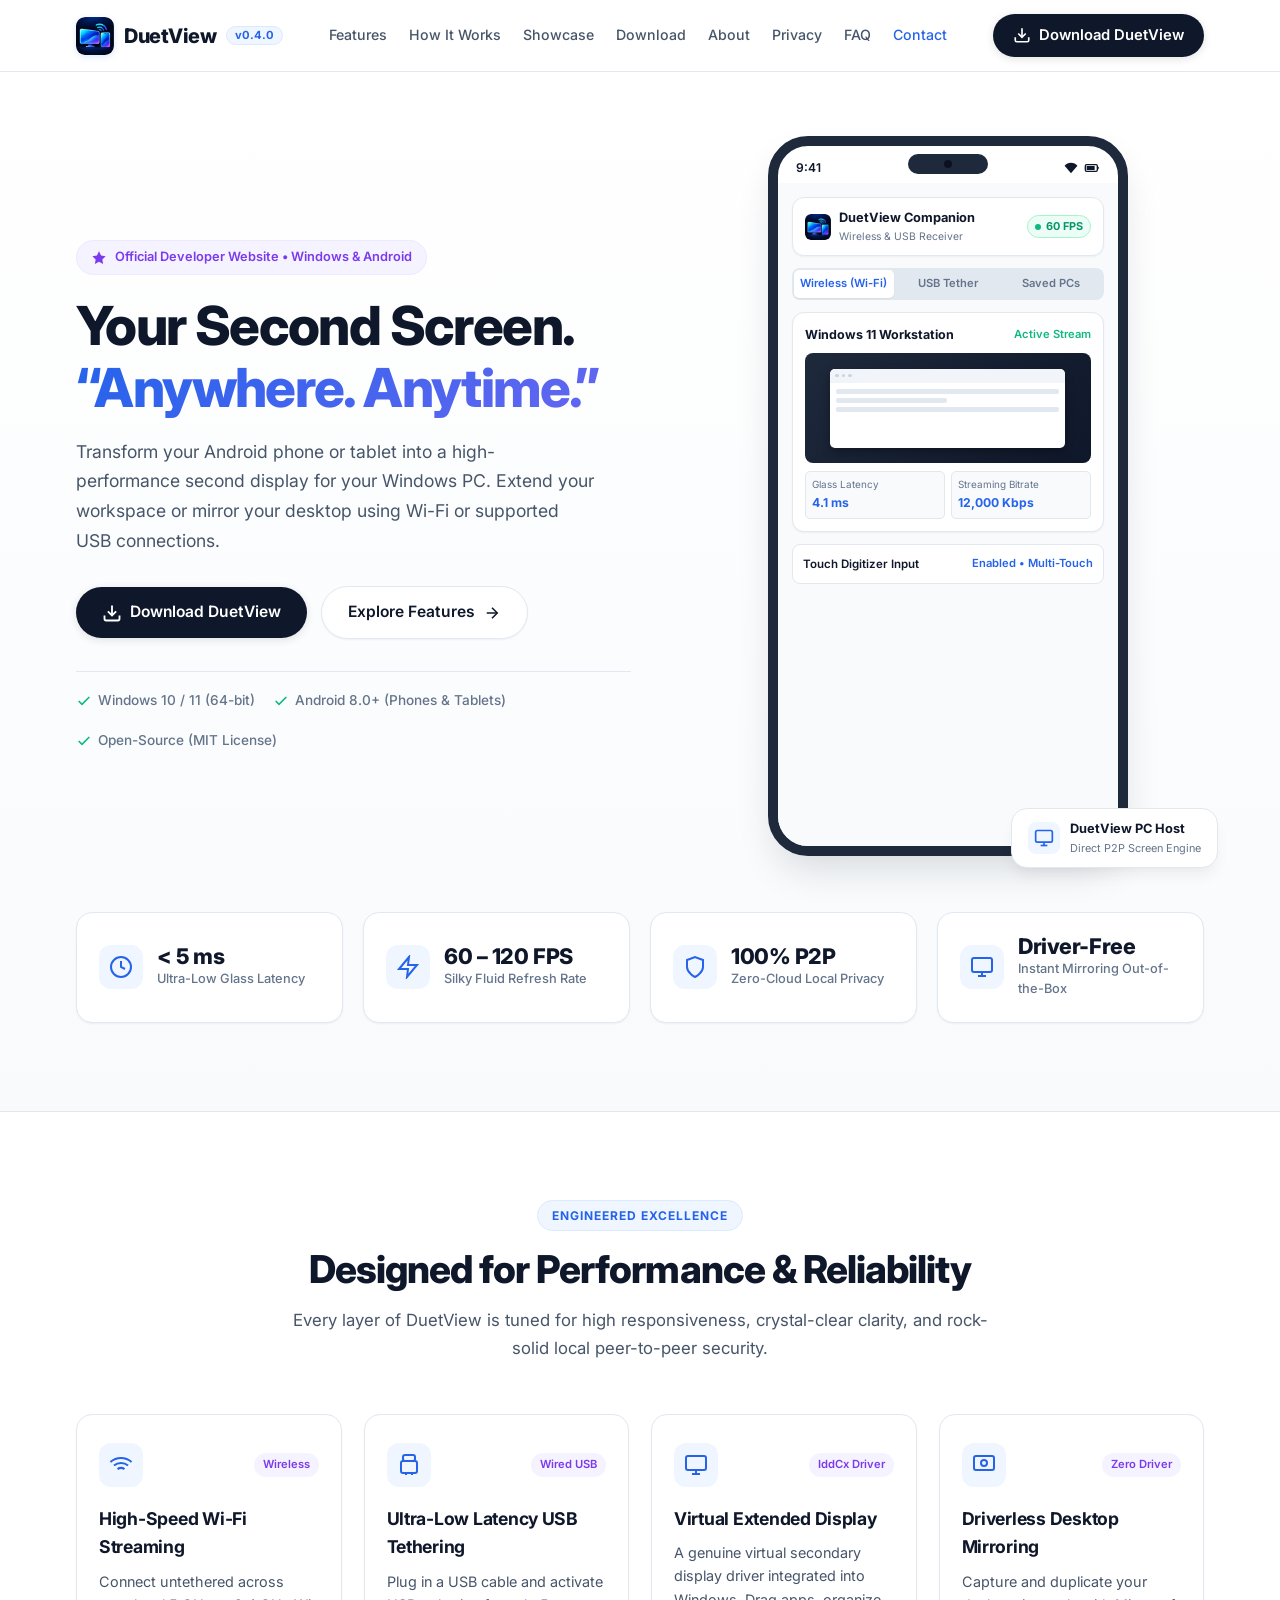
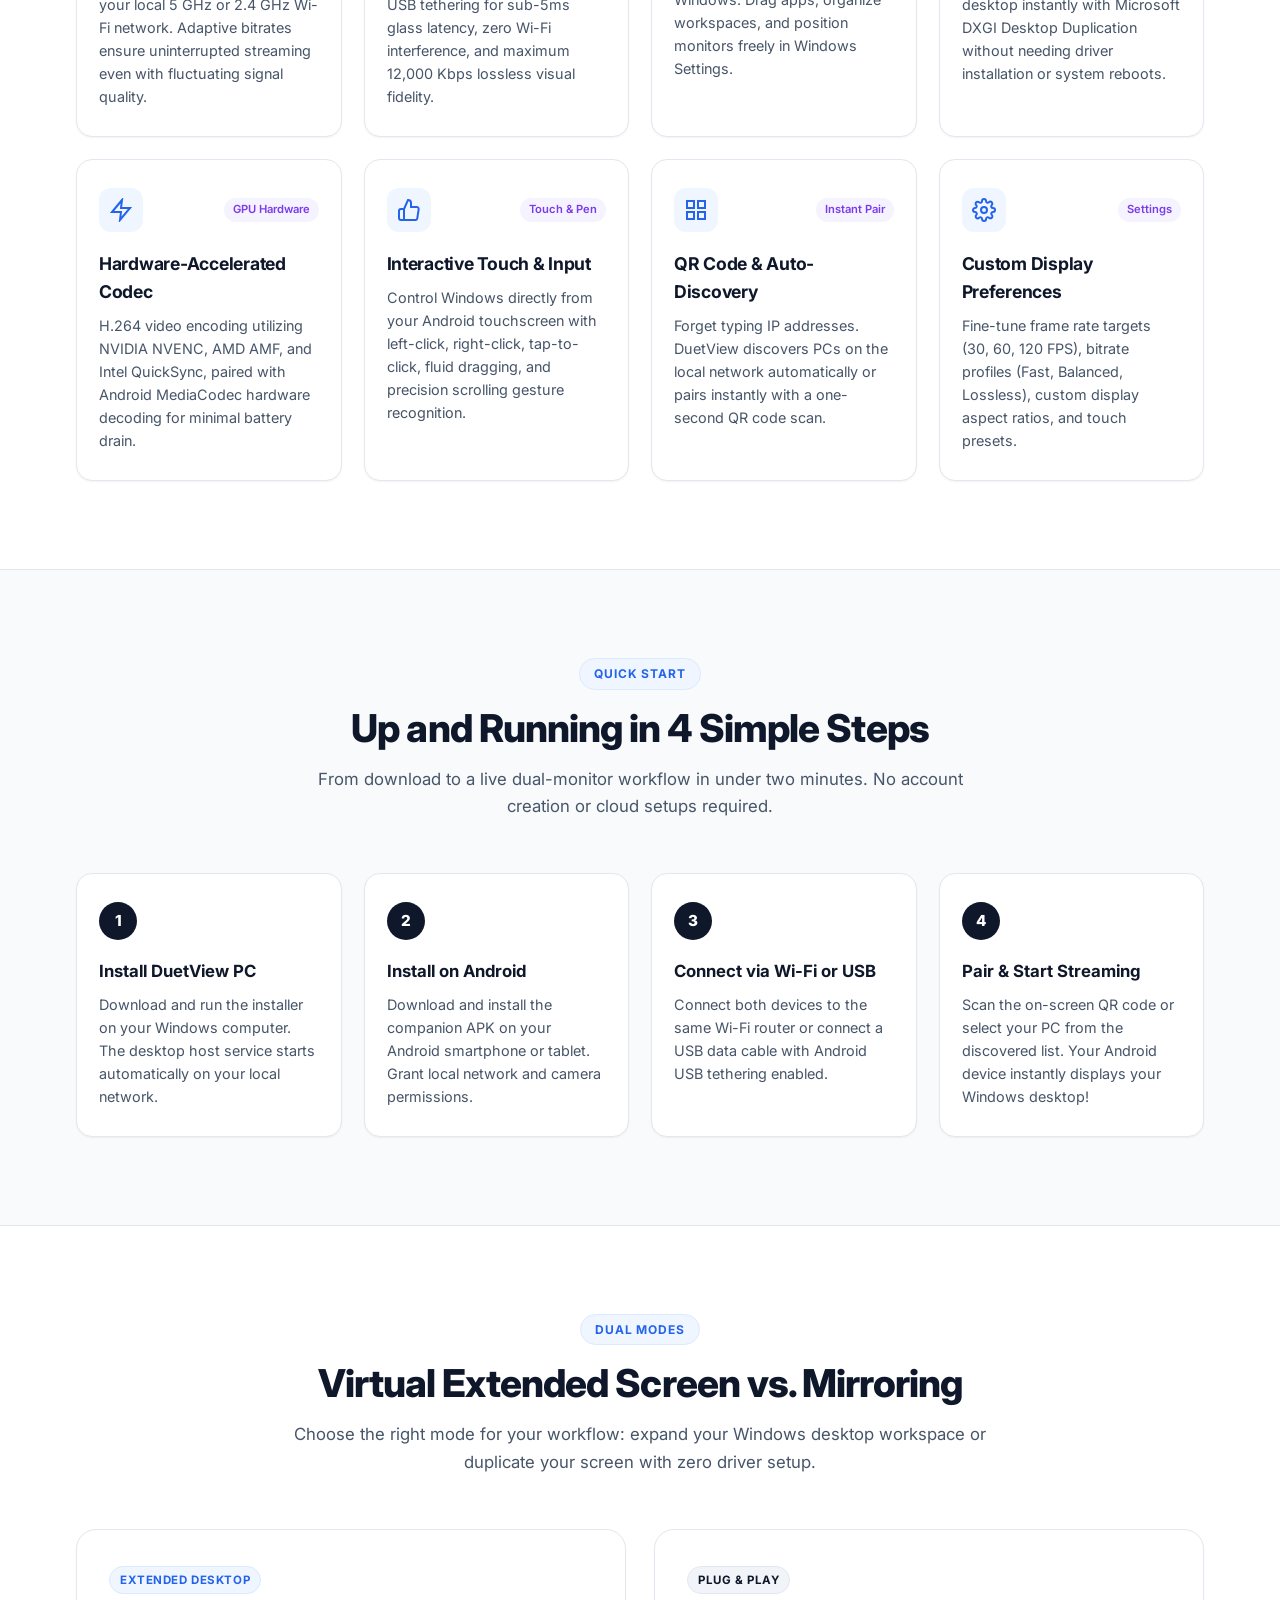
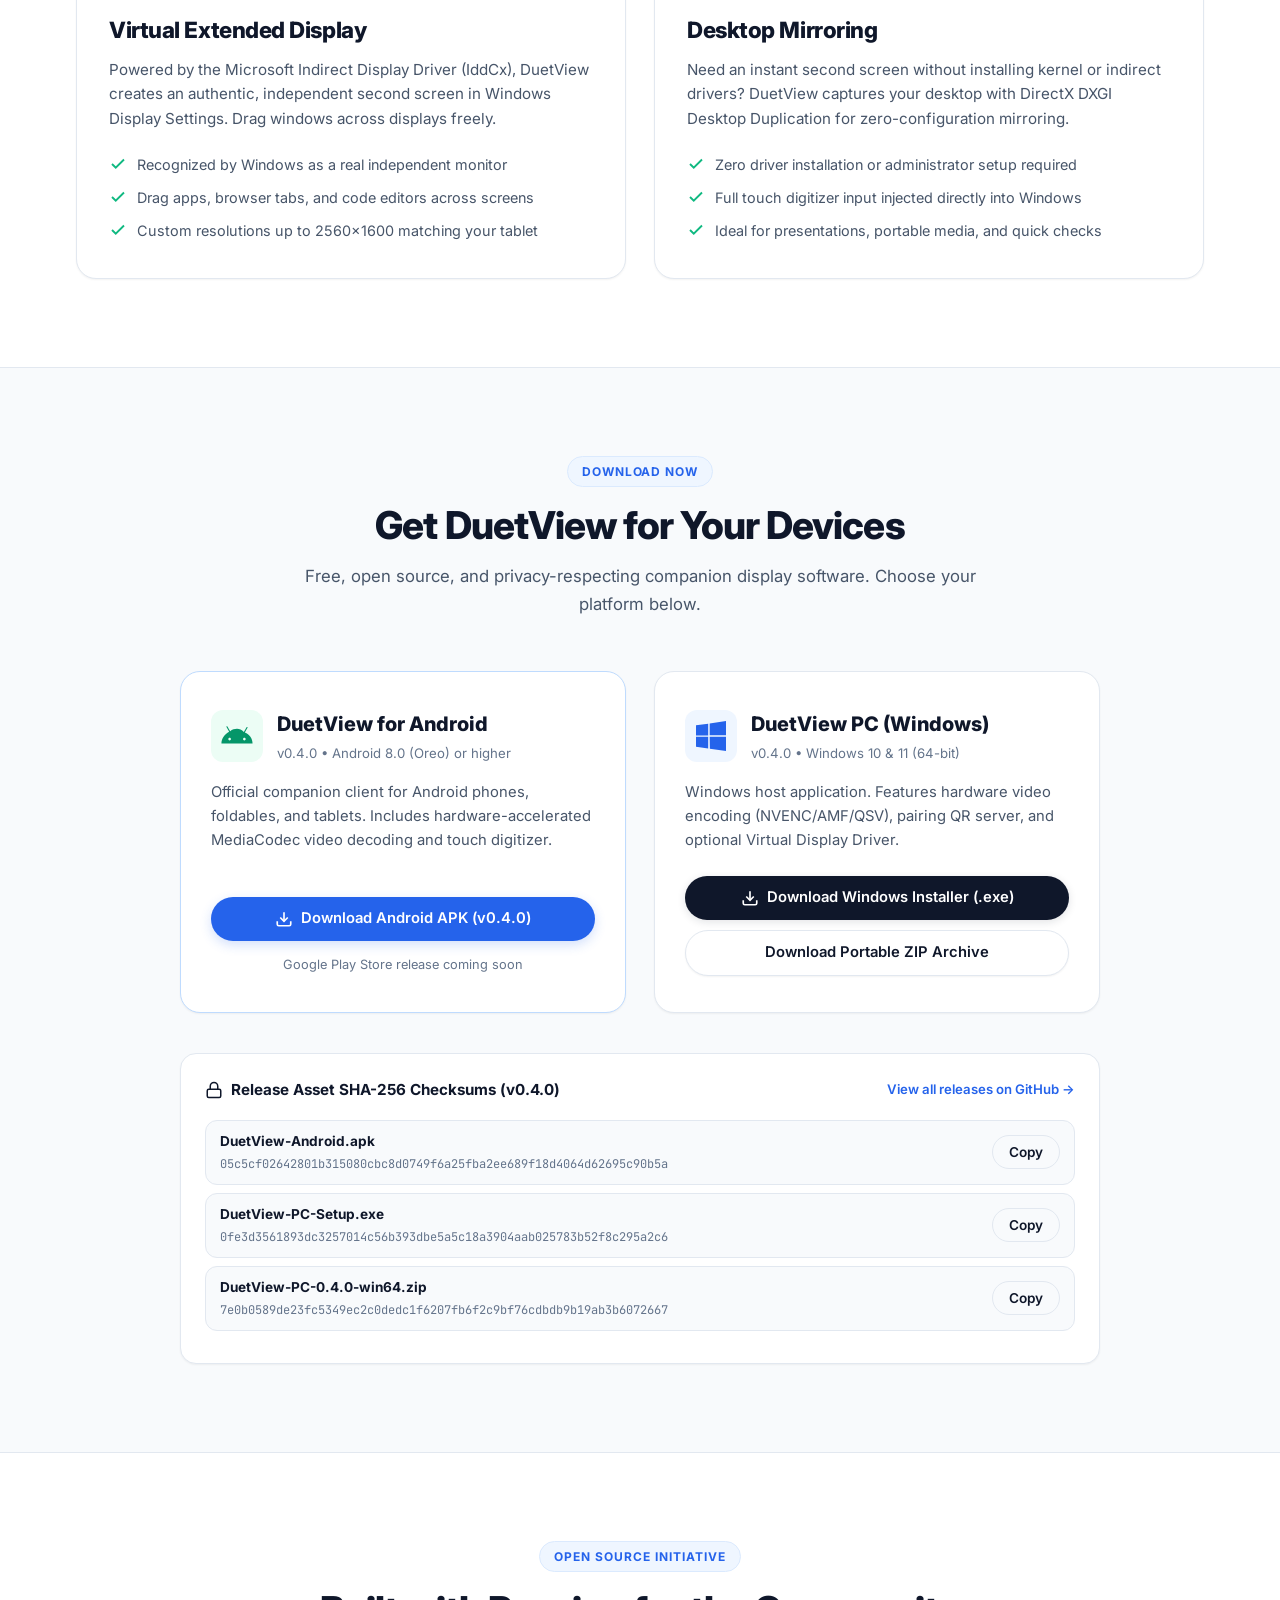
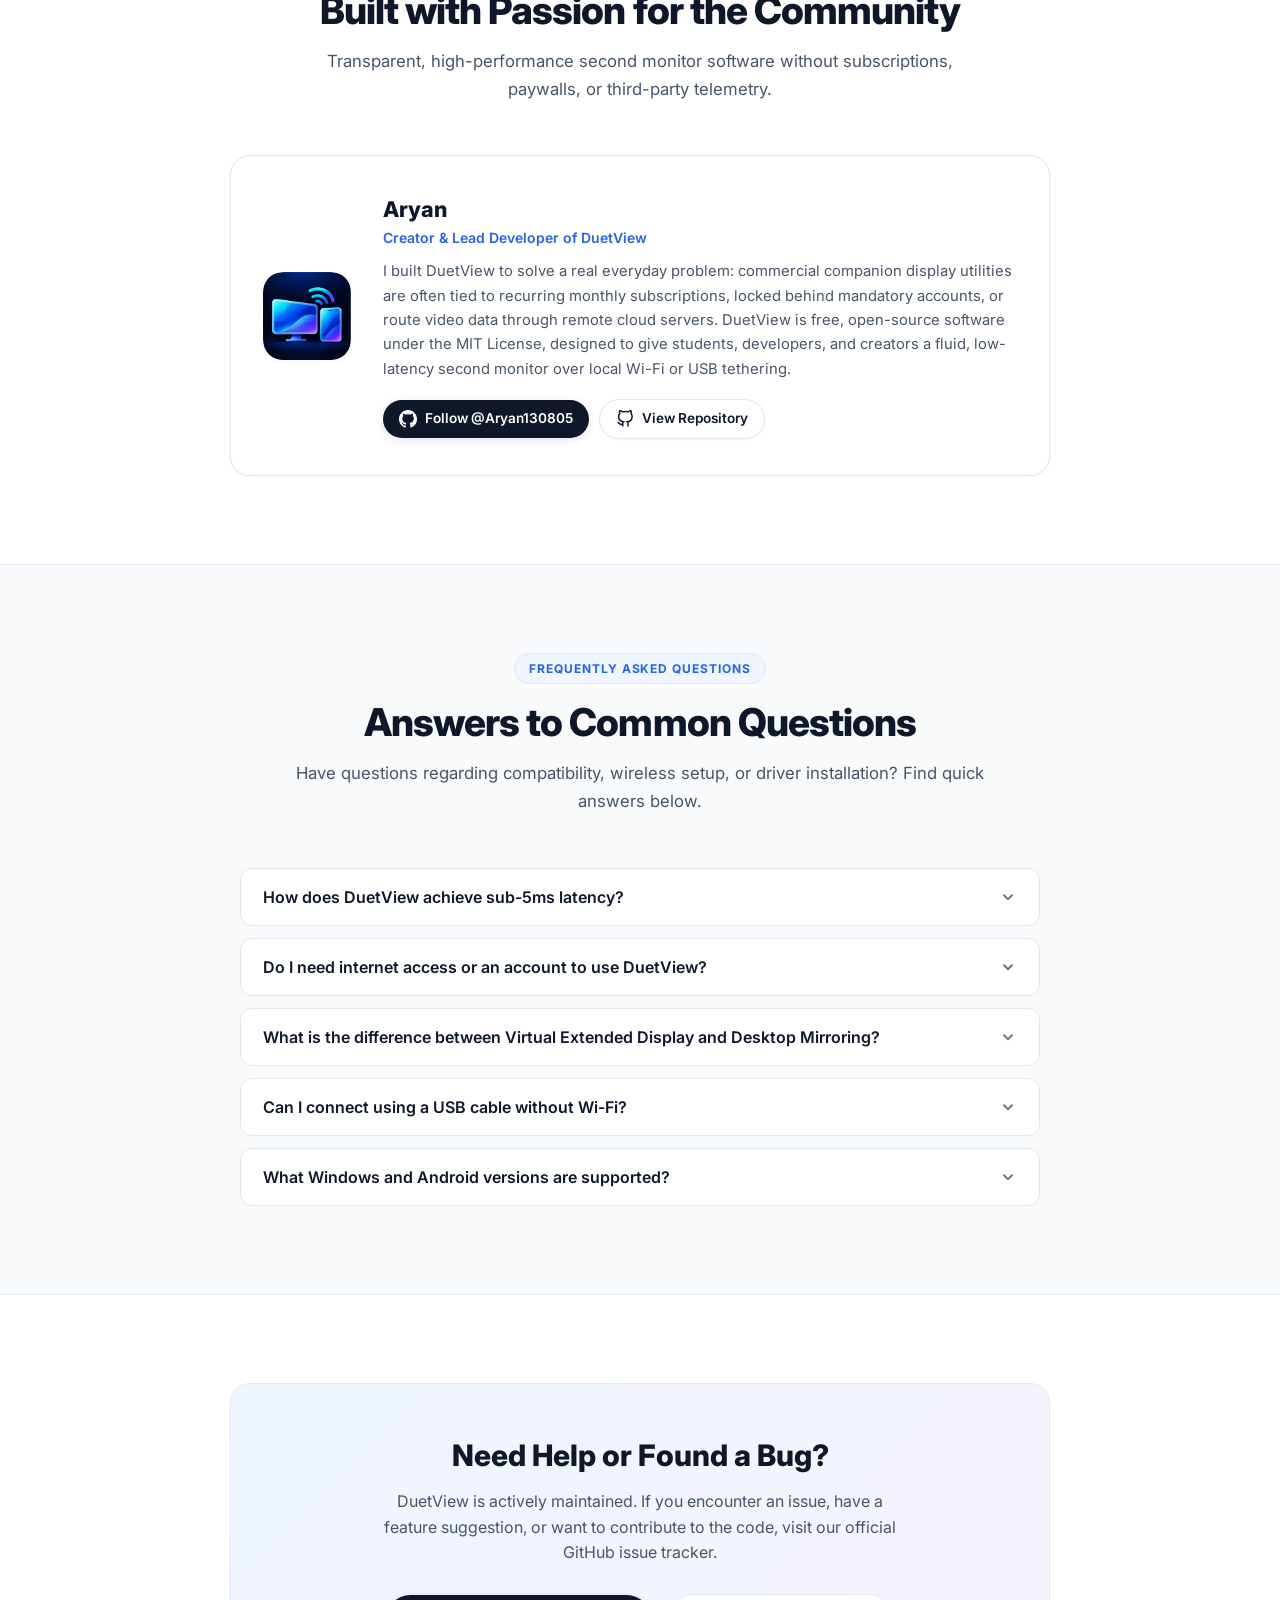
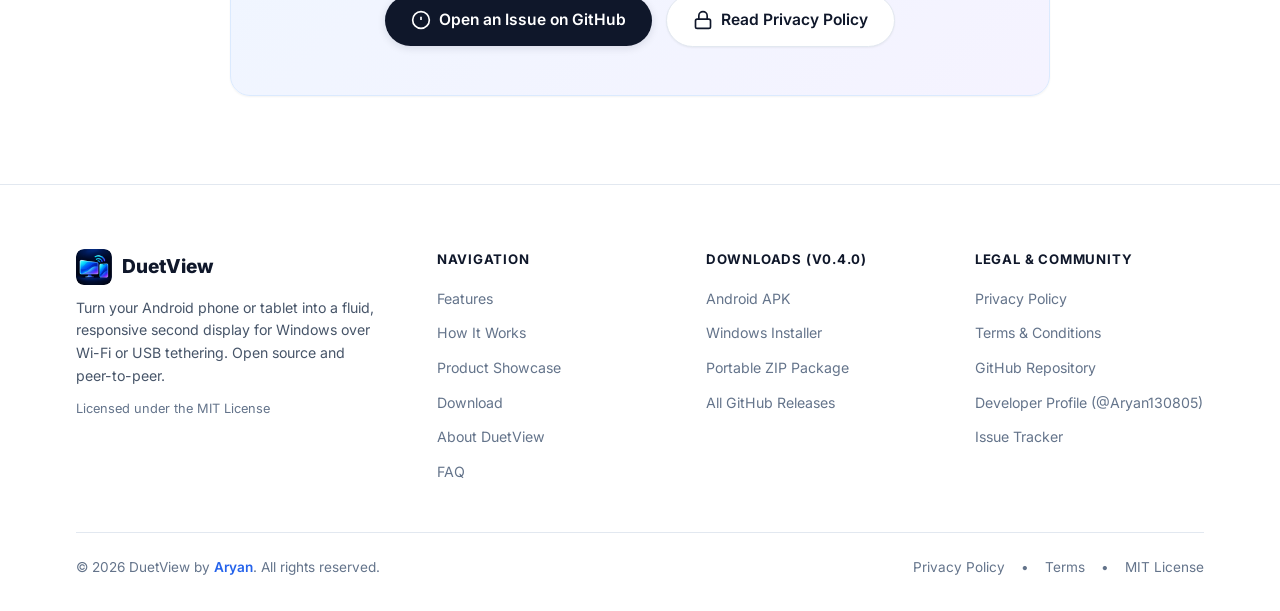
==== commit ebae05db: "fix(navbar): lock navbar to single horizontal row, add page padding, prevent overflow, and bust brow" ====
--- a/docs/index.html
+++ b/docs/index.html
@@ -25,26 +25,21 @@
   <link rel="preconnect" href="https://fonts.gstatic.com" crossorigin>
   <link href="https://fonts.googleapis.com/css2?family=Inter:wght@400;500;600;700;800&family=JetBrains+Mono:wght@400;500;600&display=swap" rel="stylesheet">
 
-  <!-- Stylesheet -->
-  <link rel="stylesheet" href="assets/website/css/style.css">
+  <!-- Stylesheet (Cache-Busted v3.1) -->
+  <link rel="stylesheet" href="assets/website/css/style.css?v=3.1">
 </head>
 <body>
 
   <!-- =====================================================================
-       1. NAVIGATION BAR (Three-Zone Horizontal Layout)
+       1. NAVIGATION BAR (Three-Zone Horizontal Layout - Never Wraps)
        ===================================================================== -->
   <nav class="navbar" id="navbar">
     <div class="nav-container">
-      <!-- Left: Brand Logo & Title -->
+      <!-- Left: Brand Logo & Title (Single Line) -->
       <a href="#" class="nav-brand" aria-label="DuetView Home">
-        <img src="assets/website/images/duetview_icon.png" alt="DuetView Logo" class="brand-logo" width="42" height="42">
-        <div class="brand-text-group">
-          <div>
-            <span class="brand-name">DuetView</span>
-            <span class="brand-badge">v0.4.0</span>
-          </div>
-          <span class="brand-tagline">Second Screen &bull; P2P</span>
-        </div>
+        <img src="assets/website/images/duetview_icon.png" alt="DuetView Logo" class="brand-logo" width="38" height="38">
+        <span class="brand-name">DuetView</span>
+        <span class="brand-badge">v0.4.0</span>
       </a>
 
       <!-- Center: Navigation Links -->
@@ -54,7 +49,7 @@
         <li class="nav-item"><a href="#showcase" class="nav-link">Showcase</a></li>
         <li class="nav-item"><a href="#download" class="nav-link">Download</a></li>
         <li class="nav-item"><a href="#about" class="nav-link">About</a></li>
-        <li class="nav-item"><a href="privacy.html" class="nav-link">Privacy Policy</a></li>
+        <li class="nav-item"><a href="privacy.html" class="nav-link">Privacy</a></li>
         <li class="nav-item"><a href="#faq" class="nav-link">FAQ</a></li>
         <li class="nav-item"><a href="#contact" class="nav-link">Contact</a></li>
         <li class="nav-item mobile-cta-item">
@@ -816,7 +811,7 @@
     <svg width="20" height="20" viewBox="0 0 24 24" fill="none" stroke="currentColor" stroke-width="2.5"><polyline points="18 15 12 9 6 15"></polyline></svg>
   </button>
 
-  <!-- JavaScript -->
-  <script src="assets/website/js/main.js"></script>
+  <!-- JavaScript (Cache-Busted v3.1) -->
+  <script src="assets/website/js/main.js?v=3.1"></script>
 </body>
 </html>
--- a/docs/assets/website/css/style.css
+++ b/docs/assets/website/css/style.css
@@ -1,6 +1,6 @@
 /* ==========================================================================
    DuetView Official Website Stylesheet
-   Premium White & Light Design System
+   Premium White & Light Design System (v3.0)
    ========================================================================== */
 
 /* --------------------------------------------------------------------------
@@ -12,7 +12,7 @@
   --bg-subtle: #f8fafc;
   --bg-card: #ffffff;
   --bg-card-hover: #f1f5f9;
-  --bg-nav: rgba(255, 255, 255, 0.92);
+  --bg-nav: rgba(255, 255, 255, 0.98);
   --bg-badge-blue: #eff6ff;
   --bg-badge-violet: #f5f3ff;
   --bg-badge-green: #ecfdf5;
@@ -45,11 +45,11 @@
   --shadow-md: 0 4px 6px -1px rgba(0, 0, 0, 0.06), 0 2px 4px -2px rgba(0, 0, 0, 0.04);
   --shadow-lg: 0 10px 15px -3px rgba(0, 0, 0, 0.06), 0 4px 6px -4px rgba(0, 0, 0, 0.03);
   --shadow-xl: 0 20px 25px -5px rgba(0, 0, 0, 0.06), 0 8px 10px -6px rgba(0, 0, 0, 0.03);
-  --shadow-device: 0 25px 50px -12px rgba(15, 23, 42, 0.16);
+  --shadow-device: 0 20px 40px -10px rgba(15, 23, 42, 0.16);
 
   /* Geometry & Layout */
-  --nav-height: 76px;
-  --container-max: 1240px;
+  --nav-height: 72px;
+  --container-max: 1200px;
   --radius-sm: 8px;
   --radius-md: 12px;
   --radius-lg: 16px;
@@ -64,7 +64,7 @@
 }
 
 /* --------------------------------------------------------------------------
-   2. Reset & Base Typography
+   2. Reset & Base Typography (Bulletproof Margins)
    -------------------------------------------------------------------------- */
 *,
 *::before,
@@ -74,7 +74,11 @@
   padding: 0;
 }
 
-html {
+html,
+body {
+  width: 100%;
+  max-width: 100%;
+  overflow-x: hidden; /* Prevent horizontal scroll & text clipping */
   scroll-behavior: smooth;
   font-size: 16px;
   -webkit-text-size-adjust: 100%;
@@ -87,7 +91,6 @@
   line-height: 1.6;
   -webkit-font-smoothing: antialiased;
   -moz-osx-font-smoothing: grayscale;
-  overflow-x: hidden;
 }
 
 img,
@@ -117,20 +120,22 @@
 }
 
 /* --------------------------------------------------------------------------
-   3. Layout Utilities & Containers
+   3. Layout Containers & Page Margins
    -------------------------------------------------------------------------- */
 .section-container {
   width: 100%;
   max-width: var(--container-max);
   margin-left: auto;
   margin-right: auto;
-  padding-left: 24px;
-  padding-right: 24px;
+  padding-left: 36px;
+  padding-right: 36px;
+  box-sizing: border-box;
 }
 
 .section-block {
-  padding: 96px 0;
+  padding: 88px 0;
   position: relative;
+  width: 100%;
 }
 
 .bg-subtle {
@@ -145,8 +150,9 @@
 
 /* Section Header Typography */
 .section-header {
-  max-width: 760px;
-  margin: 0 auto 56px auto;
+  max-width: 720px;
+  margin: 0 auto 52px auto;
+  padding: 0 12px;
 }
 
 .section-tag {
@@ -158,18 +164,18 @@
   color: var(--primary);
   background: var(--bg-badge-blue);
   border: 1px solid var(--primary-light);
-  padding: 6px 14px;
+  padding: 5px 14px;
   border-radius: var(--radius-full);
-  margin-bottom: 16px;
+  margin-bottom: 14px;
 }
 
 .section-title {
-  font-size: clamp(1.85rem, 3.2vw, 2.5rem);
+  font-size: clamp(1.8rem, 3.2vw, 2.4rem);
   font-weight: 800;
-  line-height: 1.2;
+  line-height: 1.25;
   letter-spacing: -0.025em;
   color: var(--text-heading);
-  margin-bottom: 16px;
+  margin-bottom: 14px;
 }
 
 .section-subtitle {
@@ -179,57 +185,58 @@
 }
 
 /* --------------------------------------------------------------------------
-   4. Buttons & Badges
+   4. Buttons
    -------------------------------------------------------------------------- */
 .btn {
   display: inline-flex;
   align-items: center;
   justify-content: center;
-  gap: 10px;
-  font-size: 0.95rem;
+  gap: 8px;
+  font-size: 0.925rem;
   font-weight: 600;
-  padding: 12px 22px;
+  padding: 10px 20px;
   border-radius: var(--radius-full);
   transition: all var(--transition-normal);
   white-space: nowrap;
+  flex-shrink: 0;
 }
 
 .btn-primary {
   background-color: var(--dark-btn-bg);
   color: var(--text-on-dark);
-  box-shadow: 0 4px 12px rgba(15, 23, 42, 0.15);
+  box-shadow: 0 2px 8px rgba(15, 23, 42, 0.12);
 }
 
 .btn-primary:hover {
   background-color: var(--dark-btn-hover);
   transform: translateY(-1px);
-  box-shadow: 0 8px 20px rgba(15, 23, 42, 0.22);
+  box-shadow: 0 6px 16px rgba(15, 23, 42, 0.18);
 }
 
 .btn-primary-blue {
   background-color: var(--primary);
   color: var(--text-on-dark);
-  box-shadow: 0 4px 14px rgba(37, 99, 235, 0.25);
+  box-shadow: 0 4px 12px rgba(37, 99, 235, 0.2);
 }
 
 .btn-primary-blue:hover {
   background-color: var(--primary-hover);
   transform: translateY(-1px);
-  box-shadow: 0 8px 22px rgba(37, 99, 235, 0.35);
+  box-shadow: 0 8px 18px rgba(37, 99, 235, 0.3);
 }
 
 .btn-secondary {
   background-color: #ffffff;
   color: var(--text-heading);
   border: 1px solid var(--border-light);
-  box-shadow: var(--shadow-sm);
+  box-shadow: var(--shadow-xs);
 }
 
 .btn-secondary:hover {
   background-color: #f8fafc;
   border-color: #cbd5e1;
   transform: translateY(-1px);
-  box-shadow: var(--shadow-md);
+  box-shadow: var(--shadow-sm);
 }
 
 .btn-outline {
@@ -244,8 +251,8 @@
 }
 
 .btn-lg {
-  padding: 14px 28px;
-  font-size: 1rem;
+  padding: 13px 26px;
+  font-size: 0.975rem;
 }
 
 .btn-sm {
@@ -257,15 +264,8 @@
   width: 100%;
 }
 
-.btn-disabled {
-  background-color: #e2e8f0;
-  color: #94a3b8;
-  cursor: not-allowed;
-  box-shadow: none;
-}
-
 /* --------------------------------------------------------------------------
-   5. Navigation Bar (Clean Horizontal Three-Zone Layout)
+   5. NAVIGATION BAR — SINGLE HORIZONTAL ROW (NEVER WRAPS)
    -------------------------------------------------------------------------- */
 .navbar {
   position: sticky;
@@ -273,98 +273,96 @@
   width: 100%;
   height: var(--nav-height);
   background-color: var(--bg-nav);
-  backdrop-filter: blur(14px);
-  -webkit-backdrop-filter: blur(14px);
+  backdrop-filter: blur(16px);
+  -webkit-backdrop-filter: blur(16px);
   border-bottom: 1px solid var(--border-light);
   z-index: 1000;
   transition: all var(--transition-normal);
 }
 
 .nav-container {
+  width: 100%;
   max-width: var(--container-max);
   height: 100%;
   margin: 0 auto;
-  padding: 0 24px;
-  display: flex;
+  padding: 0 36px;
+  display: flex;
+  flex-direction: row;
   align-items: center;
   justify-content: space-between;
-  gap: 20px;
-}
-
-/* Zone 1: Left Brand */
+  flex-wrap: nowrap; /* STRICTLY PREVENT WRAPPING */
+  gap: 16px;
+  box-sizing: border-box;
+}
+
+/* Zone 1: Left Brand (Logo and Name in One Single Line) */
 .nav-brand {
   display: flex;
-  align-items: center;
-  gap: 12px;
+  flex-direction: row;
+  align-items: center;
+  gap: 10px;
   flex-shrink: 0;
   text-decoration: none;
+  white-space: nowrap;
 }
 
 .brand-logo {
-  width: 42px;
-  height: 42px;
-  border-radius: var(--radius-md);
-  box-shadow: 0 2px 8px rgba(37, 99, 235, 0.15);
-  transition: transform var(--transition-fast);
-}
-
-.nav-brand:hover .brand-logo {
-  transform: scale(1.04);
-}
-
-.brand-text-group {
-  display: flex;
-  flex-direction: column;
+  width: 38px;
+  height: 38px;
+  border-radius: 9px;
+  box-shadow: 0 2px 6px rgba(37, 99, 235, 0.15);
+  flex-shrink: 0;
 }
 
 .brand-name {
-  font-size: 1.2rem;
+  font-size: 1.25rem;
   font-weight: 800;
   color: var(--text-heading);
-  letter-spacing: -0.03em;
-  line-height: 1.2;
-}
-
-.brand-tagline {
-  font-size: 0.72rem;
-  font-weight: 500;
-  color: var(--text-muted);
-  letter-spacing: -0.01em;
+  letter-spacing: -0.025em;
+  line-height: 1;
 }
 
 .brand-badge {
-  font-size: 0.68rem;
+  font-size: 0.7rem;
   font-weight: 700;
   color: var(--primary);
   background: var(--bg-badge-blue);
   border: 1px solid var(--primary-light);
-  padding: 2px 7px;
+  padding: 2px 8px;
   border-radius: var(--radius-full);
-  margin-left: 6px;
-  vertical-align: middle;
-}
-
-/* Zone 2: Center Menu */
+  line-height: 1.2;
+}
+
+/* Zone 2: Center Links (Single Row, No Wrap) */
 .nav-menu {
   display: flex;
-  align-items: center;
-  gap: 28px;
+  flex-direction: row;
+  align-items: center;
+  gap: 22px;
   list-style: none;
+  margin: 0;
+  padding: 0;
+  flex-wrap: nowrap;
+  white-space: nowrap;
 }
 
 .nav-item {
   position: relative;
+  display: flex;
+  align-items: center;
 }
 
 .nav-link {
-  font-size: 0.925rem;
+  font-size: 0.885rem;
   font-weight: 500;
   color: var(--text-body);
   transition: color var(--transition-fast);
-  padding: 8px 0;
-}
-
-.nav-link:hover {
+  white-space: nowrap;
+  padding: 6px 0;
+}
+
+.nav-link:hover,
+.nav-link.active {
   color: var(--primary);
 }
 
@@ -372,7 +370,7 @@
   display: none;
 }
 
-/* Zone 3: Right CTA */
+/* Zone 3: Right Action Button */
 .nav-actions {
   display: flex;
   align-items: center;
@@ -380,9 +378,8 @@
   flex-shrink: 0;
 }
 
-.nav-cta-btn {
-  font-size: 0.9rem;
-  padding: 10px 20px;
+.nav-cta-desktop {
+  display: inline-flex;
 }
 
 .hamburger {
@@ -411,26 +408,29 @@
 .hero-section {
   position: relative;
   background: linear-gradient(180deg, #ffffff 0%, #f8fafc 100%);
-  padding: 72px 0 96px 0;
-  overflow: hidden;
+  padding: 64px 0 88px 0;
   border-bottom: 1px solid var(--border-light);
+  width: 100%;
 }
 
 .hero-grid {
   display: grid;
-  grid-template-columns: 1.05fr 1fr;
-  align-items: center;
-  gap: 56px;
-  margin-bottom: 64px;
+  grid-template-columns: 1.05fr 0.95fr;
+  align-items: center;
+  gap: 48px;
+  margin-bottom: 56px;
+  width: 100%;
+  box-sizing: border-box;
 }
 
 .hero-content {
   display: flex;
   flex-direction: column;
   align-items: flex-start;
-}
-
-/* Top Pill Badge */
+  padding-right: 12px;
+}
+
+/* Pill Badge */
 .pill-badge {
   display: inline-flex;
   align-items: center;
@@ -442,21 +442,21 @@
   border-radius: var(--radius-full);
   font-size: 0.8rem;
   font-weight: 600;
-  margin-bottom: 24px;
-  box-shadow: var(--shadow-xs);
+  margin-bottom: 20px;
 }
 
 .pill-badge svg {
   color: var(--accent-purple);
+  flex-shrink: 0;
 }
 
 .hero-title {
-  font-size: clamp(2.5rem, 4.2vw, 3.85rem);
+  font-size: clamp(2.4rem, 4.2vw, 3.6rem);
   font-weight: 800;
-  line-height: 1.1;
-  letter-spacing: -0.035em;
-  color: var(--text-heading);
-  margin-bottom: 20px;
+  line-height: 1.15;
+  letter-spacing: -0.03em;
+  color: var(--text-heading);
+  margin-bottom: 18px;
 }
 
 .hero-title .quote-accent {
@@ -467,28 +467,28 @@
 }
 
 .hero-desc {
-  font-size: 1.125rem;
+  font-size: 1.1rem;
   line-height: 1.7;
   color: var(--text-body);
+  margin-bottom: 30px;
+  max-width: 520px;
+}
+
+.hero-cta-group {
+  display: flex;
+  align-items: center;
+  gap: 14px;
+  flex-wrap: wrap;
   margin-bottom: 32px;
-  max-width: 540px;
-}
-
-.hero-cta-group {
-  display: flex;
-  align-items: center;
-  gap: 16px;
-  flex-wrap: wrap;
-  margin-bottom: 36px;
-}
-
-/* Compatibility List Row */
+}
+
+/* Compatibility Bar */
 .hero-compat-row {
   display: flex;
   align-items: center;
   gap: 18px;
   flex-wrap: wrap;
-  padding-top: 20px;
+  padding-top: 18px;
   border-top: 1px solid var(--border-light);
   width: 100%;
 }
@@ -496,7 +496,7 @@
 .compat-item {
   display: flex;
   align-items: center;
-  gap: 8px;
+  gap: 6px;
   font-size: 0.85rem;
   font-weight: 500;
   color: var(--text-muted);
@@ -508,73 +508,69 @@
 }
 
 /* --------------------------------------------------------------------------
-   7. Hero Right Column: Product Showcase Visual
+   7. Hero Right Column: Clean Smartphone Mockup
    -------------------------------------------------------------------------- */
 .hero-visual-wrapper {
   position: relative;
   display: flex;
   justify-content: center;
   align-items: center;
-}
-
-/* Smartphone Device Mockup */
+  width: 100%;
+}
+
 .device-frame-phone {
   width: 100%;
-  max-width: 380px;
+  max-width: 360px;
   background: #ffffff;
-  border: 11px solid #1e293b;
-  border-radius: 44px;
+  border: 10px solid #1e293b;
+  border-radius: 40px;
   box-shadow: var(--shadow-device);
   overflow: hidden;
   position: relative;
-  aspect-ratio: 9 / 18.5;
-  display: flex;
-  flex-direction: column;
-}
-
-/* Top Notch / Camera Pill */
+  aspect-ratio: 9 / 18;
+  display: flex;
+  flex-direction: column;
+}
+
 .device-notch {
   position: absolute;
-  top: 10px;
+  top: 8px;
   left: 50%;
   transform: translateX(-50%);
-  width: 90px;
-  height: 22px;
+  width: 80px;
+  height: 20px;
   background-color: #1e293b;
-  border-radius: 20px;
+  border-radius: 16px;
   z-index: 10;
   display: flex;
   align-items: center;
   justify-content: center;
-  gap: 8px;
 }
 
 .notch-camera {
-  width: 9px;
-  height: 9px;
+  width: 8px;
+  height: 8px;
   border-radius: 50%;
   background-color: #0b1120;
 }
 
-/* Phone Status Bar */
 .phone-status-bar {
   display: flex;
   align-items: center;
   justify-content: space-between;
-  padding: 14px 20px 8px 20px;
+  padding: 12px 18px 6px 18px;
   font-size: 0.75rem;
   font-weight: 600;
   color: #0f172a;
 }
 
-/* Phone App Interior */
 .phone-screen-content {
   flex: 1;
-  padding: 16px;
+  padding: 14px;
   background-color: #f8fafc;
   display: flex;
   flex-direction: column;
-  gap: 14px;
+  gap: 12px;
   overflow: hidden;
 }
 
@@ -583,7 +579,7 @@
   align-items: center;
   justify-content: space-between;
   background: #ffffff;
-  padding: 12px 14px;
+  padding: 10px 12px;
   border-radius: var(--radius-md);
   border: 1px solid var(--border-light);
   box-shadow: var(--shadow-xs);
@@ -592,17 +588,17 @@
 .mockup-brand {
   display: flex;
   align-items: center;
-  gap: 10px;
+  gap: 8px;
 }
 
 .mockup-logo-img {
-  width: 28px;
-  height: 28px;
+  width: 26px;
+  height: 26px;
   border-radius: 6px;
 }
 
 .mockup-app-title {
-  font-size: 0.85rem;
+  font-size: 0.8rem;
   font-weight: 700;
   color: var(--text-heading);
 }
@@ -610,13 +606,13 @@
 .status-pill-green {
   display: inline-flex;
   align-items: center;
-  gap: 6px;
-  font-size: 0.7rem;
+  gap: 5px;
+  font-size: 0.68rem;
   font-weight: 700;
   color: #059669;
   background: #ecfdf5;
   border: 1px solid #a7f3d0;
-  padding: 3px 8px;
+  padding: 2px 7px;
   border-radius: var(--radius-full);
 }
 
@@ -627,22 +623,21 @@
   background-color: #10b981;
 }
 
-/* Mode Selection Tabs inside Phone */
 .mockup-tabs {
   display: flex;
   background: #e2e8f0;
   border-radius: var(--radius-sm);
-  padding: 3px;
-  gap: 4px;
+  padding: 2px;
+  gap: 3px;
 }
 
 .mockup-tab {
   flex: 1;
   text-align: center;
-  font-size: 0.72rem;
+  font-size: 0.7rem;
   font-weight: 600;
-  padding: 6px 0;
-  border-radius: 6px;
+  padding: 5px 0;
+  border-radius: 5px;
   color: var(--text-muted);
 }
 
@@ -652,16 +647,15 @@
   box-shadow: var(--shadow-xs);
 }
 
-/* Active Stream Visual Card */
 .mockup-stream-card {
   background: #ffffff;
   border: 1px solid var(--border-light);
   border-radius: var(--radius-md);
-  padding: 14px;
+  padding: 12px;
   box-shadow: var(--shadow-xs);
   display: flex;
   flex-direction: column;
-  gap: 10px;
+  gap: 8px;
 }
 
 .stream-card-head {
@@ -671,13 +665,13 @@
 }
 
 .stream-target-name {
-  font-size: 0.8rem;
+  font-size: 0.78rem;
   font-weight: 700;
   color: var(--text-heading);
 }
 
 .stream-canvas-preview {
-  height: 120px;
+  height: 110px;
   background: linear-gradient(135deg, #1e293b 0%, #0f172a 100%);
   border-radius: var(--radius-sm);
   display: flex;
@@ -688,96 +682,94 @@
 }
 
 .mini-desktop-window {
-  width: 80%;
-  height: 75%;
+  width: 82%;
+  height: 72%;
   background: #ffffff;
-  border-radius: 6px;
-  box-shadow: 0 4px 12px rgba(0, 0, 0, 0.35);
+  border-radius: 5px;
+  box-shadow: 0 4px 10px rgba(0, 0, 0, 0.3);
   display: flex;
   flex-direction: column;
   overflow: hidden;
 }
 
 .mini-window-bar {
-  height: 16px;
+  height: 14px;
   background: #f1f5f9;
   display: flex;
   align-items: center;
-  padding: 0 6px;
-  gap: 4px;
+  padding: 0 5px;
+  gap: 3px;
 }
 
 .mini-dot {
-  width: 4px;
-  height: 4px;
+  width: 3.5px;
+  height: 3.5px;
   border-radius: 50%;
   background: #cbd5e1;
 }
 
 .mini-window-body {
   flex: 1;
-  padding: 8px;
+  padding: 6px;
   display: flex;
   flex-direction: column;
   gap: 4px;
 }
 
 .mini-skeleton-line {
-  height: 6px;
+  height: 5px;
   background: #e2e8f0;
-  border-radius: 3px;
+  border-radius: 2px;
 }
 
 .mini-skeleton-line.short {
-  width: 55%;
-}
-
-/* Stream Telemetry Badges */
+  width: 50%;
+}
+
 .stream-telemetry-row {
   display: grid;
   grid-template-columns: 1fr 1fr;
-  gap: 8px;
+  gap: 6px;
 }
 
 .telemetry-mini-pill {
   background: #f8fafc;
   border: 1px solid var(--border-light);
-  border-radius: 6px;
-  padding: 6px 8px;
+  border-radius: 5px;
+  padding: 5px 6px;
   display: flex;
   flex-direction: column;
 }
 
 .telemetry-mini-label {
-  font-size: 0.65rem;
+  font-size: 0.62rem;
   color: var(--text-muted);
 }
 
 .telemetry-mini-val {
-  font-size: 0.8rem;
+  font-size: 0.76rem;
   font-weight: 700;
   color: var(--primary);
 }
 
-/* Floating Laptop Card Behind */
 .laptop-accent-badge {
   position: absolute;
-  bottom: -16px;
-  right: -20px;
+  bottom: -12px;
+  right: -14px;
   background: #ffffff;
   border: 1px solid var(--border-light);
   border-radius: var(--radius-lg);
-  padding: 12px 18px;
+  padding: 10px 16px;
   box-shadow: var(--shadow-lg);
   display: flex;
   align-items: center;
-  gap: 12px;
+  gap: 10px;
   z-index: 20;
 }
 
 .laptop-icon-wrap {
-  width: 36px;
-  height: 36px;
+  width: 32px;
+  height: 32px;
   border-radius: 8px;
   background: var(--bg-badge-blue);
   color: var(--primary);
@@ -787,13 +779,13 @@
 }
 
 .laptop-badge-text h4 {
-  font-size: 0.85rem;
+  font-size: 0.8rem;
   font-weight: 700;
   color: var(--text-heading);
 }
 
 .laptop-badge-text p {
-  font-size: 0.72rem;
+  font-size: 0.68rem;
   color: var(--text-muted);
 }
 
@@ -804,18 +796,19 @@
   display: grid;
   grid-template-columns: repeat(4, 1fr);
   gap: 20px;
-  margin-top: 12px;
+  margin-top: 16px;
+  width: 100%;
 }
 
 .metric-card {
   background: #ffffff;
   border: 1px solid var(--border-light);
   border-radius: var(--radius-lg);
-  padding: 24px;
+  padding: 22px;
   box-shadow: var(--shadow-xs);
   display: flex;
   align-items: center;
-  gap: 16px;
+  gap: 14px;
   transition: all var(--transition-normal);
 }
 
@@ -826,8 +819,8 @@
 }
 
 .metric-icon-box {
-  width: 48px;
-  height: 48px;
+  width: 44px;
+  height: 44px;
   border-radius: var(--radius-md);
   background: var(--bg-badge-blue);
   color: var(--primary);
@@ -838,7 +831,7 @@
 }
 
 .metric-val {
-  font-size: 1.45rem;
+  font-size: 1.35rem;
   font-weight: 800;
   color: var(--text-heading);
   letter-spacing: -0.02em;
@@ -846,7 +839,7 @@
 }
 
 .metric-label {
-  font-size: 0.825rem;
+  font-size: 0.8rem;
   color: var(--text-muted);
   font-weight: 500;
 }
@@ -856,15 +849,16 @@
    -------------------------------------------------------------------------- */
 .features-grid {
   display: grid;
-  grid-template-columns: repeat(auto-fill, minmax(270px, 1fr));
-  gap: 24px;
+  grid-template-columns: repeat(auto-fill, minmax(260px, 1fr));
+  gap: 22px;
+  width: 100%;
 }
 
 .feature-card {
   background: #ffffff;
   border: 1px solid var(--border-light);
   border-radius: var(--radius-lg);
-  padding: 32px 24px;
+  padding: 28px 22px;
   box-shadow: var(--shadow-xs);
   transition: all var(--transition-normal);
   display: flex;
@@ -881,12 +875,12 @@
   display: flex;
   align-items: center;
   justify-content: space-between;
-  margin-bottom: 20px;
+  margin-bottom: 18px;
 }
 
 .feature-icon-wrapper {
-  width: 48px;
-  height: 48px;
+  width: 44px;
+  height: 44px;
   border-radius: var(--radius-md);
   background: var(--bg-badge-blue);
   color: var(--primary);
@@ -901,24 +895,24 @@
 }
 
 .feature-tag-pill {
-  font-size: 0.72rem;
+  font-size: 0.7rem;
   font-weight: 600;
   color: var(--accent-purple);
   background: var(--bg-badge-violet);
-  padding: 4px 10px;
+  padding: 3px 9px;
   border-radius: var(--radius-full);
 }
 
 .feature-title {
-  font-size: 1.15rem;
+  font-size: 1.1rem;
   font-weight: 700;
   color: var(--text-heading);
-  margin-bottom: 10px;
+  margin-bottom: 8px;
   letter-spacing: -0.015em;
 }
 
 .feature-desc {
-  font-size: 0.925rem;
+  font-size: 0.9rem;
   color: var(--text-body);
   line-height: 1.6;
 }
@@ -929,19 +923,18 @@
 .steps-grid {
   display: grid;
   grid-template-columns: repeat(4, 1fr);
-  gap: 24px;
-  position: relative;
+  gap: 22px;
+  width: 100%;
 }
 
 .step-card {
   background: #ffffff;
   border: 1px solid var(--border-light);
   border-radius: var(--radius-lg);
-  padding: 32px 24px;
+  padding: 28px 22px;
   box-shadow: var(--shadow-xs);
   display: flex;
   flex-direction: column;
-  position: relative;
   transition: all var(--transition-normal);
 }
 
@@ -951,28 +944,28 @@
 }
 
 .step-num-badge {
-  width: 40px;
-  height: 40px;
+  width: 38px;
+  height: 38px;
   border-radius: var(--radius-full);
   background: var(--dark-btn-bg);
   color: #ffffff;
-  font-size: 1rem;
+  font-size: 0.95rem;
   font-weight: 800;
   display: flex;
   align-items: center;
   justify-content: center;
-  margin-bottom: 20px;
+  margin-bottom: 18px;
 }
 
 .step-title {
-  font-size: 1.1rem;
+  font-size: 1.05rem;
   font-weight: 700;
   color: var(--text-heading);
-  margin-bottom: 10px;
+  margin-bottom: 8px;
 }
 
 .step-desc {
-  font-size: 0.925rem;
+  font-size: 0.9rem;
   color: var(--text-body);
   line-height: 1.6;
 }
@@ -983,33 +976,34 @@
 .showcase-dual-grid {
   display: grid;
   grid-template-columns: 1fr 1fr;
-  gap: 32px;
+  gap: 28px;
+  width: 100%;
 }
 
 .showcase-card {
   background: #ffffff;
   border: 1px solid var(--border-light);
   border-radius: var(--radius-xl);
-  padding: 40px;
-  box-shadow: var(--shadow-sm);
+  padding: 36px 32px;
+  box-shadow: var(--shadow-xs);
   display: flex;
   flex-direction: column;
   transition: all var(--transition-normal);
 }
 
 .showcase-card:hover {
-  box-shadow: var(--shadow-lg);
+  box-shadow: var(--shadow-md);
 }
 
 .showcase-badge {
   align-self: flex-start;
-  font-size: 0.75rem;
+  font-size: 0.72rem;
   font-weight: 700;
   text-transform: uppercase;
   letter-spacing: 0.05em;
-  padding: 4px 12px;
+  padding: 4px 10px;
   border-radius: var(--radius-full);
-  margin-bottom: 20px;
+  margin-bottom: 18px;
 }
 
 .showcase-badge.primary-tag {
@@ -1025,24 +1019,24 @@
 }
 
 .showcase-heading {
-  font-size: 1.5rem;
+  font-size: 1.4rem;
   font-weight: 800;
   color: var(--text-heading);
   letter-spacing: -0.02em;
-  margin-bottom: 12px;
+  margin-bottom: 10px;
 }
 
 .showcase-text {
-  font-size: 0.975rem;
+  font-size: 0.95rem;
   color: var(--text-body);
-  margin-bottom: 24px;
+  margin-bottom: 22px;
 }
 
 .showcase-checklist {
   list-style: none;
   display: flex;
   flex-direction: column;
-  gap: 12px;
+  gap: 10px;
   margin-top: auto;
 }
 
@@ -1050,14 +1044,14 @@
   display: flex;
   align-items: flex-start;
   gap: 10px;
-  font-size: 0.925rem;
+  font-size: 0.9rem;
   color: var(--text-body);
 }
 
 .showcase-checklist svg {
   color: var(--success);
   flex-shrink: 0;
-  margin-top: 3px;
+  margin-top: 2px;
 }
 
 /* --------------------------------------------------------------------------
@@ -1066,26 +1060,26 @@
 .download-dual-grid {
   display: grid;
   grid-template-columns: 1fr 1fr;
-  gap: 32px;
-  max-width: 960px;
-  margin: 0 auto 48px auto;
+  gap: 28px;
+  max-width: 920px;
+  margin: 0 auto 40px auto;
+  width: 100%;
 }
 
 .download-card {
   background: #ffffff;
   border: 1px solid var(--border-light);
   border-radius: var(--radius-xl);
-  padding: 40px;
-  box-shadow: var(--shadow-sm);
+  padding: 36px 30px;
+  box-shadow: var(--shadow-xs);
   display: flex;
   flex-direction: column;
   transition: all var(--transition-normal);
-  position: relative;
 }
 
 .download-card:hover {
-  transform: translateY(-3px);
-  box-shadow: var(--shadow-lg);
+  transform: translateY(-2px);
+  box-shadow: var(--shadow-md);
   border-color: #cbd5e1;
 }
 
@@ -1096,13 +1090,13 @@
 .download-card-header {
   display: flex;
   align-items: center;
-  gap: 16px;
-  margin-bottom: 20px;
+  gap: 14px;
+  margin-bottom: 16px;
 }
 
 .platform-icon-wrap {
-  width: 56px;
-  height: 56px;
+  width: 52px;
+  height: 52px;
   border-radius: var(--radius-md);
   display: flex;
   align-items: center;
@@ -1121,52 +1115,54 @@
 }
 
 .dl-card-title {
-  font-size: 1.35rem;
+  font-size: 1.25rem;
   font-weight: 800;
   color: var(--text-heading);
 }
 
 .dl-card-meta {
-  font-size: 0.85rem;
+  font-size: 0.825rem;
   color: var(--text-muted);
 }
 
 .dl-card-desc {
-  font-size: 0.95rem;
+  font-size: 0.925rem;
   color: var(--text-body);
-  margin-bottom: 28px;
+  margin-bottom: 24px;
   line-height: 1.6;
 }
 
 .dl-card-actions {
   display: flex;
   flex-direction: column;
-  gap: 12px;
+  gap: 10px;
   margin-top: auto;
 }
 
 /* Checksums Section Box */
 .checksum-panel {
-  max-width: 960px;
+  max-width: 920px;
   margin: 0 auto;
   background: #ffffff;
   border: 1px solid var(--border-light);
   border-radius: var(--radius-lg);
-  padding: 28px;
+  padding: 24px;
   box-shadow: var(--shadow-xs);
+  width: 100%;
+  box-sizing: border-box;
 }
 
 .checksum-panel-header {
   display: flex;
   align-items: center;
   justify-content: space-between;
-  margin-bottom: 20px;
+  margin-bottom: 18px;
   flex-wrap: wrap;
-  gap: 12px;
+  gap: 10px;
 }
 
 .checksum-panel-title {
-  font-size: 1rem;
+  font-size: 0.95rem;
   font-weight: 700;
   color: var(--text-heading);
   display: flex;
@@ -1178,12 +1174,12 @@
   display: flex;
   align-items: center;
   justify-content: space-between;
-  padding: 12px 16px;
+  padding: 10px 14px;
   background: #f8fafc;
   border: 1px solid var(--border-light);
   border-radius: var(--radius-md);
-  margin-bottom: 10px;
-  gap: 16px;
+  margin-bottom: 8px;
+  gap: 14px;
   flex-wrap: wrap;
 }
 
@@ -1194,13 +1190,13 @@
 }
 
 .checksum-filename {
-  font-size: 0.875rem;
+  font-size: 0.85rem;
   font-weight: 700;
   color: var(--text-heading);
 }
 
 .checksum-hash-code {
-  font-size: 0.775rem;
+  font-size: 0.75rem;
   color: var(--text-muted);
   word-break: break-all;
 }
@@ -1209,23 +1205,25 @@
    13. About the Developer & Open Source
    -------------------------------------------------------------------------- */
 .developer-profile-card {
-  max-width: 860px;
+  max-width: 820px;
   margin: 0 auto;
   background: #ffffff;
   border: 1px solid var(--border-light);
   border-radius: var(--radius-xl);
-  padding: 40px;
+  padding: 36px 32px;
+  box-shadow: var(--shadow-xs);
+  display: flex;
+  align-items: center;
+  gap: 32px;
+  width: 100%;
+  box-sizing: border-box;
+}
+
+.dev-avatar-img {
+  width: 88px;
+  height: 88px;
+  border-radius: var(--radius-xl);
   box-shadow: var(--shadow-sm);
-  display: flex;
-  align-items: center;
-  gap: 36px;
-}
-
-.dev-avatar-img {
-  width: 96px;
-  height: 96px;
-  border-radius: var(--radius-xl);
-  box-shadow: var(--shadow-md);
   flex-shrink: 0;
 }
 
@@ -1235,29 +1233,29 @@
 }
 
 .dev-name {
-  font-size: 1.45rem;
+  font-size: 1.35rem;
   font-weight: 800;
   color: var(--text-heading);
 }
 
 .dev-role {
-  font-size: 0.9rem;
+  font-size: 0.875rem;
   font-weight: 600;
   color: var(--primary);
-  margin-bottom: 12px;
+  margin-bottom: 10px;
 }
 
 .dev-bio {
-  font-size: 0.95rem;
+  font-size: 0.925rem;
   color: var(--text-body);
   line-height: 1.65;
-  margin-bottom: 20px;
+  margin-bottom: 18px;
 }
 
 .dev-btn-group {
   display: flex;
   align-items: center;
-  gap: 12px;
+  gap: 10px;
   flex-wrap: wrap;
 }
 
@@ -1265,11 +1263,13 @@
    14. FAQ Section (Accordion)
    -------------------------------------------------------------------------- */
 .faq-wrapper {
-  max-width: 840px;
+  max-width: 800px;
   margin: 0 auto;
   display: flex;
   flex-direction: column;
-  gap: 14px;
+  gap: 12px;
+  width: 100%;
+  box-sizing: border-box;
 }
 
 .faq-item {
@@ -1282,20 +1282,20 @@
 
 .faq-item.open {
   border-color: #cbd5e1;
-  box-shadow: var(--shadow-sm);
+  box-shadow: var(--shadow-xs);
 }
 
 .faq-question {
   width: 100%;
-  padding: 20px 24px;
+  padding: 18px 22px;
   text-align: left;
   display: flex;
   align-items: center;
   justify-content: space-between;
-  font-size: 1.05rem;
+  font-size: 1rem;
   font-weight: 600;
   color: var(--text-heading);
-  gap: 16px;
+  gap: 14px;
   background: transparent;
   cursor: pointer;
 }
@@ -1325,47 +1325,49 @@
 }
 
 .faq-answer-inner {
-  padding: 0 24px 22px 24px;
-  font-size: 0.95rem;
+  padding: 0 22px 20px 22px;
+  font-size: 0.925rem;
   color: var(--text-body);
   line-height: 1.65;
   border-top: 1px solid var(--border-subtle);
-  padding-top: 14px;
+  padding-top: 12px;
 }
 
 /* --------------------------------------------------------------------------
-   15. Contact / Need Help Block
+   15. Contact Block
    -------------------------------------------------------------------------- */
 .contact-cta-card {
-  max-width: 860px;
+  max-width: 820px;
   margin: 0 auto;
   background: linear-gradient(135deg, #eff6ff 0%, #f5f3ff 100%);
   border: 1px solid #dbeafe;
   border-radius: var(--radius-xl);
-  padding: 56px 40px;
+  padding: 48px 32px;
   text-align: center;
-  box-shadow: var(--shadow-sm);
+  box-shadow: var(--shadow-xs);
+  width: 100%;
+  box-sizing: border-box;
 }
 
 .contact-cta-title {
-  font-size: 2rem;
+  font-size: 1.85rem;
   font-weight: 800;
   color: var(--text-heading);
-  margin-bottom: 12px;
+  margin-bottom: 10px;
 }
 
 .contact-cta-desc {
-  font-size: 1.05rem;
+  font-size: 1rem;
   color: var(--text-body);
-  max-width: 580px;
-  margin: 0 auto 32px auto;
+  max-width: 540px;
+  margin: 0 auto 28px auto;
 }
 
 .contact-cta-actions {
   display: flex;
   align-items: center;
   justify-content: center;
-  gap: 16px;
+  gap: 14px;
   flex-wrap: wrap;
 }
 
@@ -1375,20 +1377,23 @@
 .footer {
   background-color: #ffffff;
   border-top: 1px solid var(--border-light);
-  padding: 72px 0 36px 0;
+  padding: 64px 0 32px 0;
+  width: 100%;
 }
 
 .footer-grid {
   display: grid;
   grid-template-columns: 1.4fr 1fr 1fr 1fr;
-  gap: 48px;
-  margin-bottom: 56px;
+  gap: 40px;
+  margin-bottom: 48px;
+  width: 100%;
+  box-sizing: border-box;
 }
 
 .footer-brand-wrap {
   display: flex;
   flex-direction: column;
-  gap: 14px;
+  gap: 12px;
 }
 
 .footer-brand-logo-row {
@@ -1398,36 +1403,36 @@
 }
 
 .footer-brand-name {
-  font-size: 1.25rem;
+  font-size: 1.2rem;
   font-weight: 800;
   color: var(--text-heading);
 }
 
 .footer-bio-text {
-  font-size: 0.9rem;
+  font-size: 0.885rem;
   color: var(--text-body);
-  line-height: 1.65;
-  max-width: 320px;
+  line-height: 1.6;
+  max-width: 300px;
 }
 
 .footer-col-title {
-  font-size: 0.85rem;
+  font-size: 0.825rem;
   font-weight: 700;
   text-transform: uppercase;
   letter-spacing: 0.06em;
   color: var(--text-heading);
-  margin-bottom: 18px;
+  margin-bottom: 16px;
 }
 
 .footer-link-list {
   list-style: none;
   display: flex;
   flex-direction: column;
-  gap: 10px;
+  gap: 9px;
 }
 
 .footer-link-list a {
-  font-size: 0.9rem;
+  font-size: 0.885rem;
   color: var(--text-muted);
 }
 
@@ -1439,21 +1444,22 @@
   display: flex;
   align-items: center;
   justify-content: space-between;
-  padding-top: 28px;
+  padding-top: 24px;
   border-top: 1px solid var(--border-light);
   font-size: 0.85rem;
   color: var(--text-muted);
   flex-wrap: wrap;
-  gap: 14px;
+  gap: 12px;
+  width: 100%;
 }
 
 /* Floating Back-To-Top Button */
 .back-to-top {
   position: fixed;
-  bottom: 28px;
-  right: 28px;
-  width: 44px;
-  height: 44px;
+  bottom: 24px;
+  right: 24px;
+  width: 42px;
+  height: 42px;
   border-radius: var(--radius-full);
   background: #ffffff;
   color: var(--text-heading);
@@ -1483,51 +1489,10 @@
 }
 
 /* --------------------------------------------------------------------------
-   17. Responsive Media Queries
+   17. Responsive Media Queries (Clean Breakpoints)
    -------------------------------------------------------------------------- */
-@media (max-width: 1080px) {
-  .nav-menu {
-    gap: 18px;
-  }
-
-  .hero-grid {
-    grid-template-columns: 1fr;
-    gap: 48px;
-  }
-
-  .hero-content {
-    align-items: center;
-    text-align: center;
-  }
-
-  .hero-desc {
-    margin-left: auto;
-    margin-right: auto;
-  }
-
-  .hero-cta-group {
-    justify-content: center;
-  }
-
-  .hero-compat-row {
-    justify-content: center;
-  }
-
-  .metrics-row {
-    grid-template-columns: repeat(2, 1fr);
-  }
-
-  .steps-grid {
-    grid-template-columns: repeat(2, 1fr);
-  }
-
-  .footer-grid {
-    grid-template-columns: 1fr 1fr;
-    gap: 36px;
-  }
-}
-
-@media (max-width: 860px) {
+@media (max-width: 1040px) {
+  /* Collapse navigation into hamburger drawer before it can ever wrap */
   .nav-menu {
     position: fixed;
     top: var(--nav-height);
@@ -1535,11 +1500,12 @@
     width: 100%;
     background: #ffffff;
     flex-direction: column;
-    padding: 24px;
+    padding: 24px 32px;
     gap: 16px;
     border-bottom: 1px solid var(--border-light);
     box-shadow: var(--shadow-lg);
     display: none;
+    z-index: 999;
   }
 
   .nav-menu.open {
@@ -1549,7 +1515,7 @@
   .mobile-cta-item {
     display: block;
     width: 100%;
-    margin-top: 8px;
+    margin-top: 6px;
   }
 
   .nav-cta-desktop {
@@ -1558,6 +1524,55 @@
 
   .hamburger {
     display: flex;
+  }
+
+  .hero-grid {
+    grid-template-columns: 1fr;
+    gap: 40px;
+  }
+
+  .hero-content {
+    align-items: center;
+    text-align: center;
+    padding-right: 0;
+  }
+
+  .hero-desc {
+    margin-left: auto;
+    margin-right: auto;
+  }
+
+  .hero-cta-group {
+    justify-content: center;
+  }
+
+  .hero-compat-row {
+    justify-content: center;
+  }
+
+  .metrics-row {
+    grid-template-columns: repeat(2, 1fr);
+  }
+
+  .steps-grid {
+    grid-template-columns: repeat(2, 1fr);
+  }
+
+  .footer-grid {
+    grid-template-columns: 1fr 1fr;
+    gap: 32px;
+  }
+}
+
+@media (max-width: 768px) {
+  .section-container {
+    padding-left: 20px;
+    padding-right: 20px;
+  }
+
+  .nav-container {
+    padding-left: 20px;
+    padding-right: 20px;
   }
 
   .showcase-dual-grid,
@@ -1568,7 +1583,8 @@
   .developer-profile-card {
     flex-direction: column;
     text-align: center;
-    gap: 20px;
+    gap: 18px;
+    padding: 28px 20px;
   }
 
   .dev-btn-group {
@@ -1576,9 +1592,9 @@
   }
 }
 
-@media (max-width: 580px) {
+@media (max-width: 540px) {
   .section-block {
-    padding: 64px 0;
+    padding: 56px 0;
   }
 
   .metrics-row,
@@ -1596,14 +1612,14 @@
   }
 
   .contact-cta-card {
-    padding: 36px 20px;
+    padding: 32px 18px;
   }
 
   .hero-title {
-    font-size: 2.2rem;
+    font-size: 2.15rem;
   }
 
   .device-frame-phone {
-    max-width: 320px;
-  }
-}
+    max-width: 300px;
+  }
+}
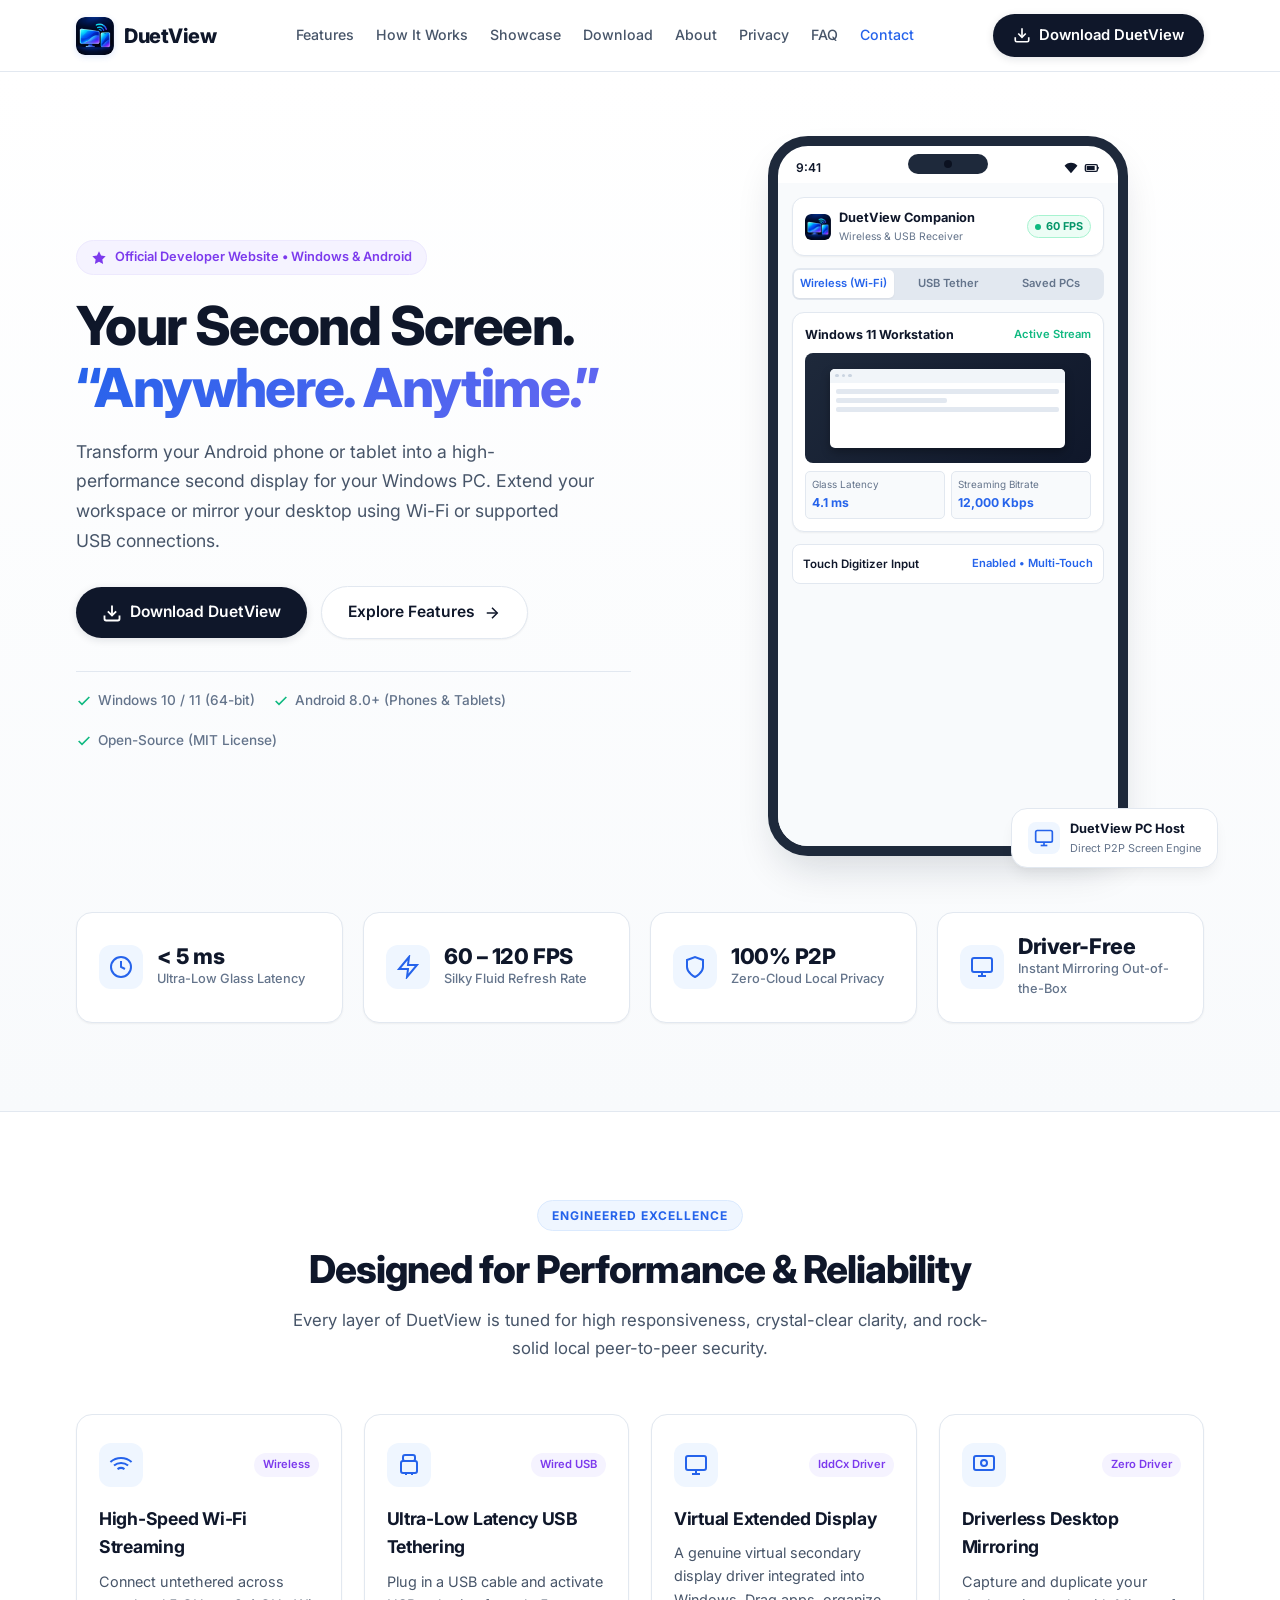
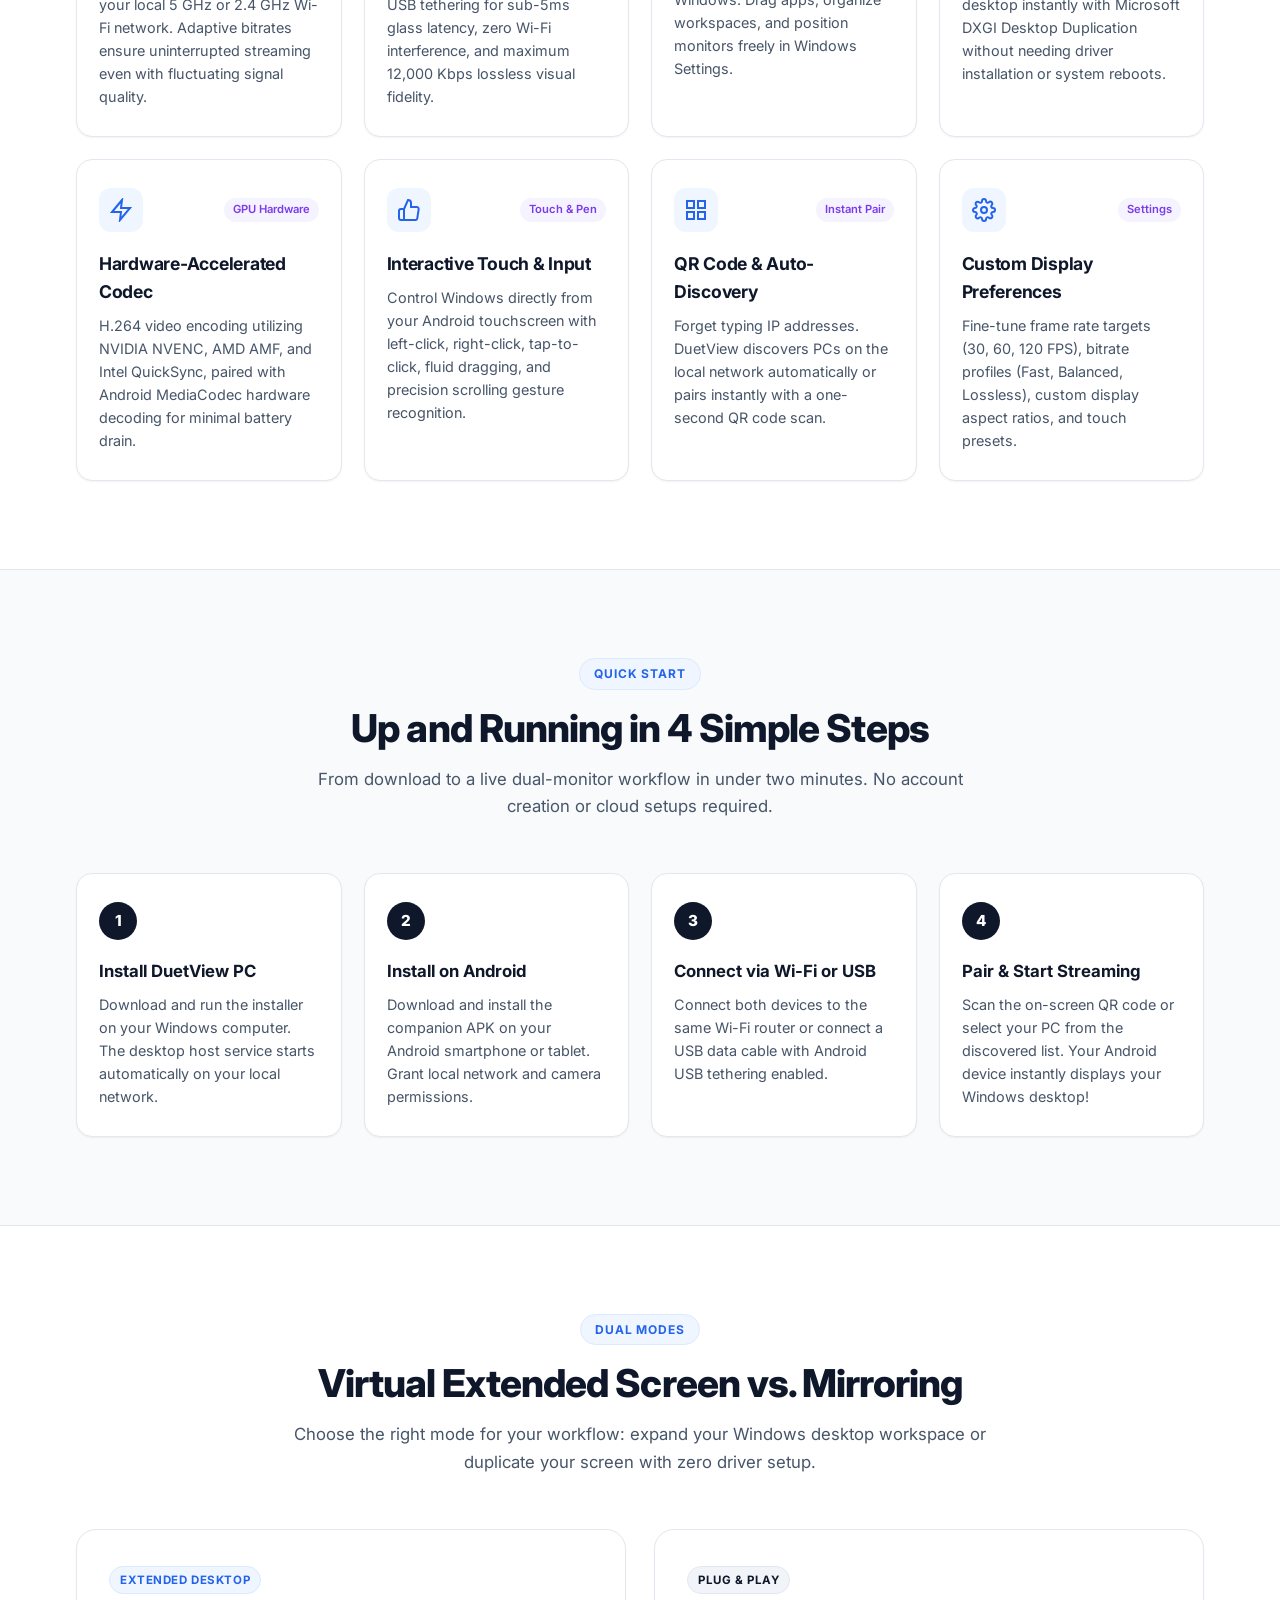
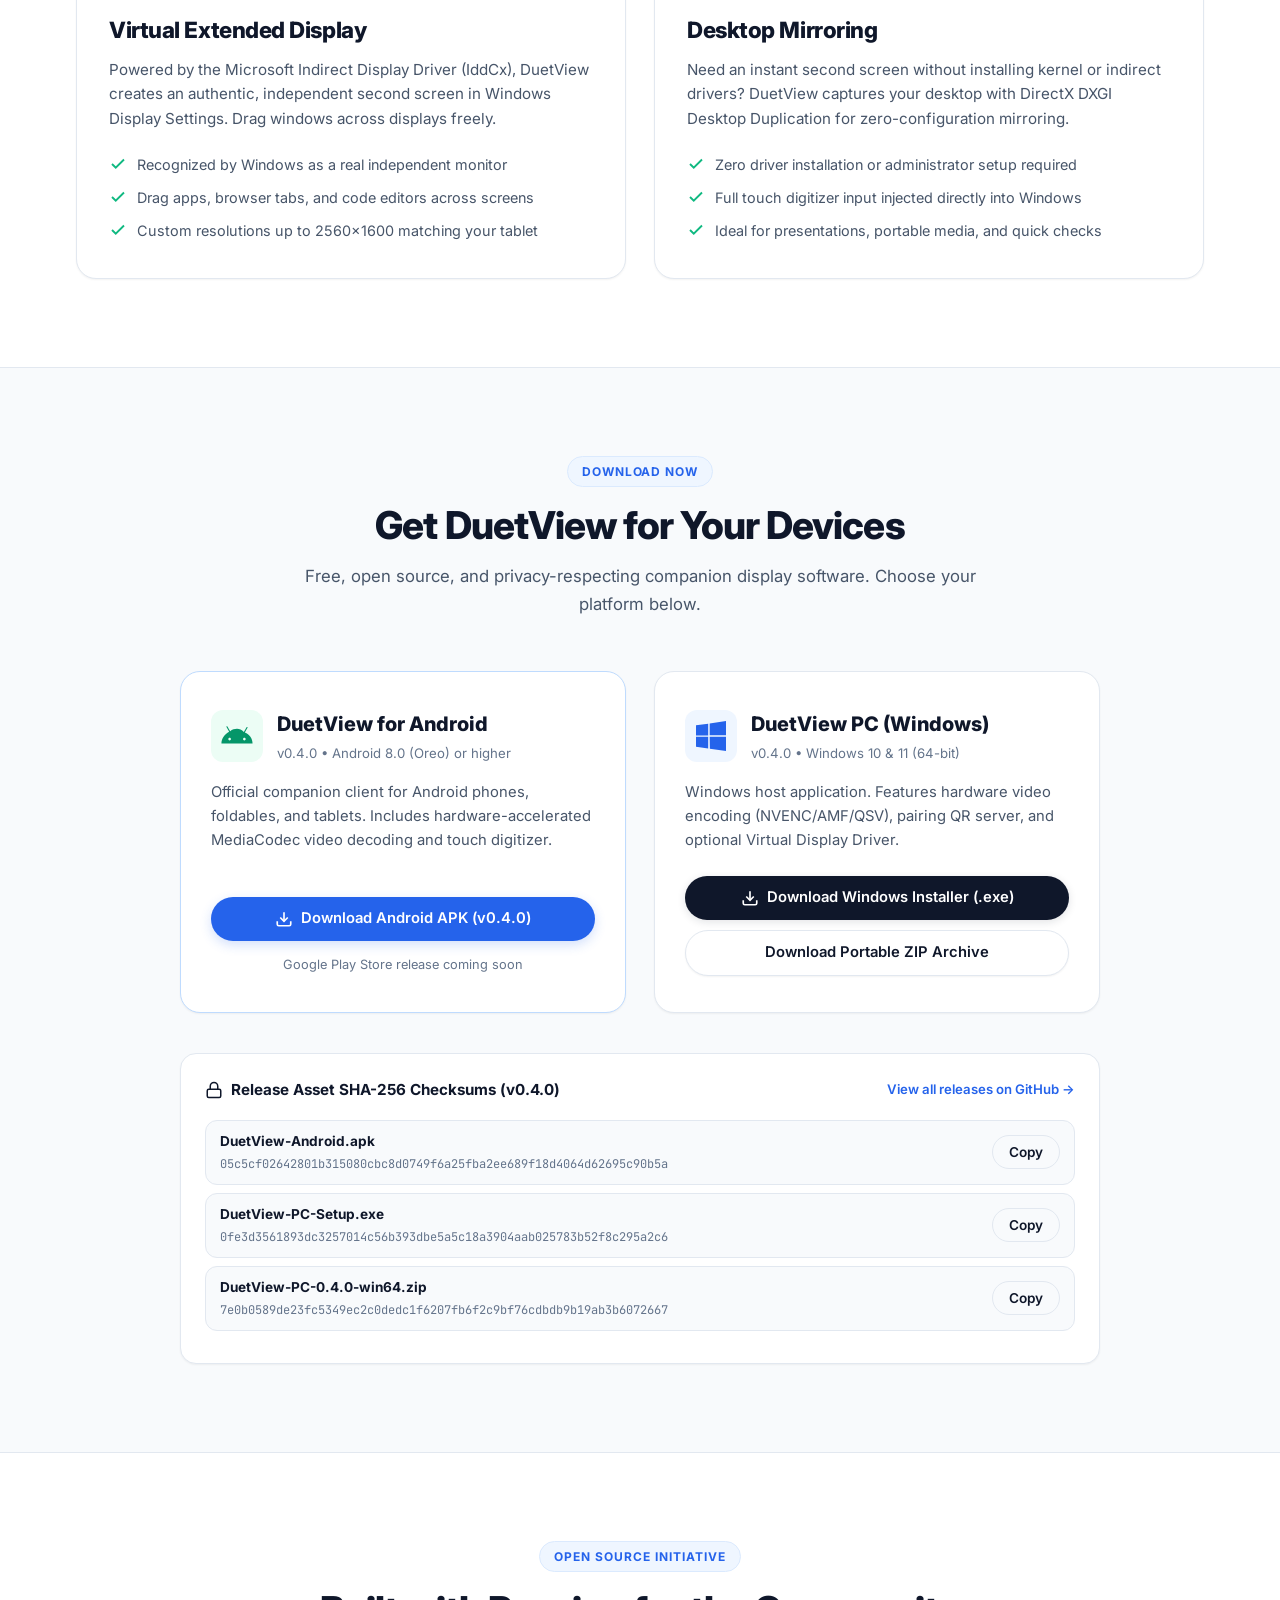
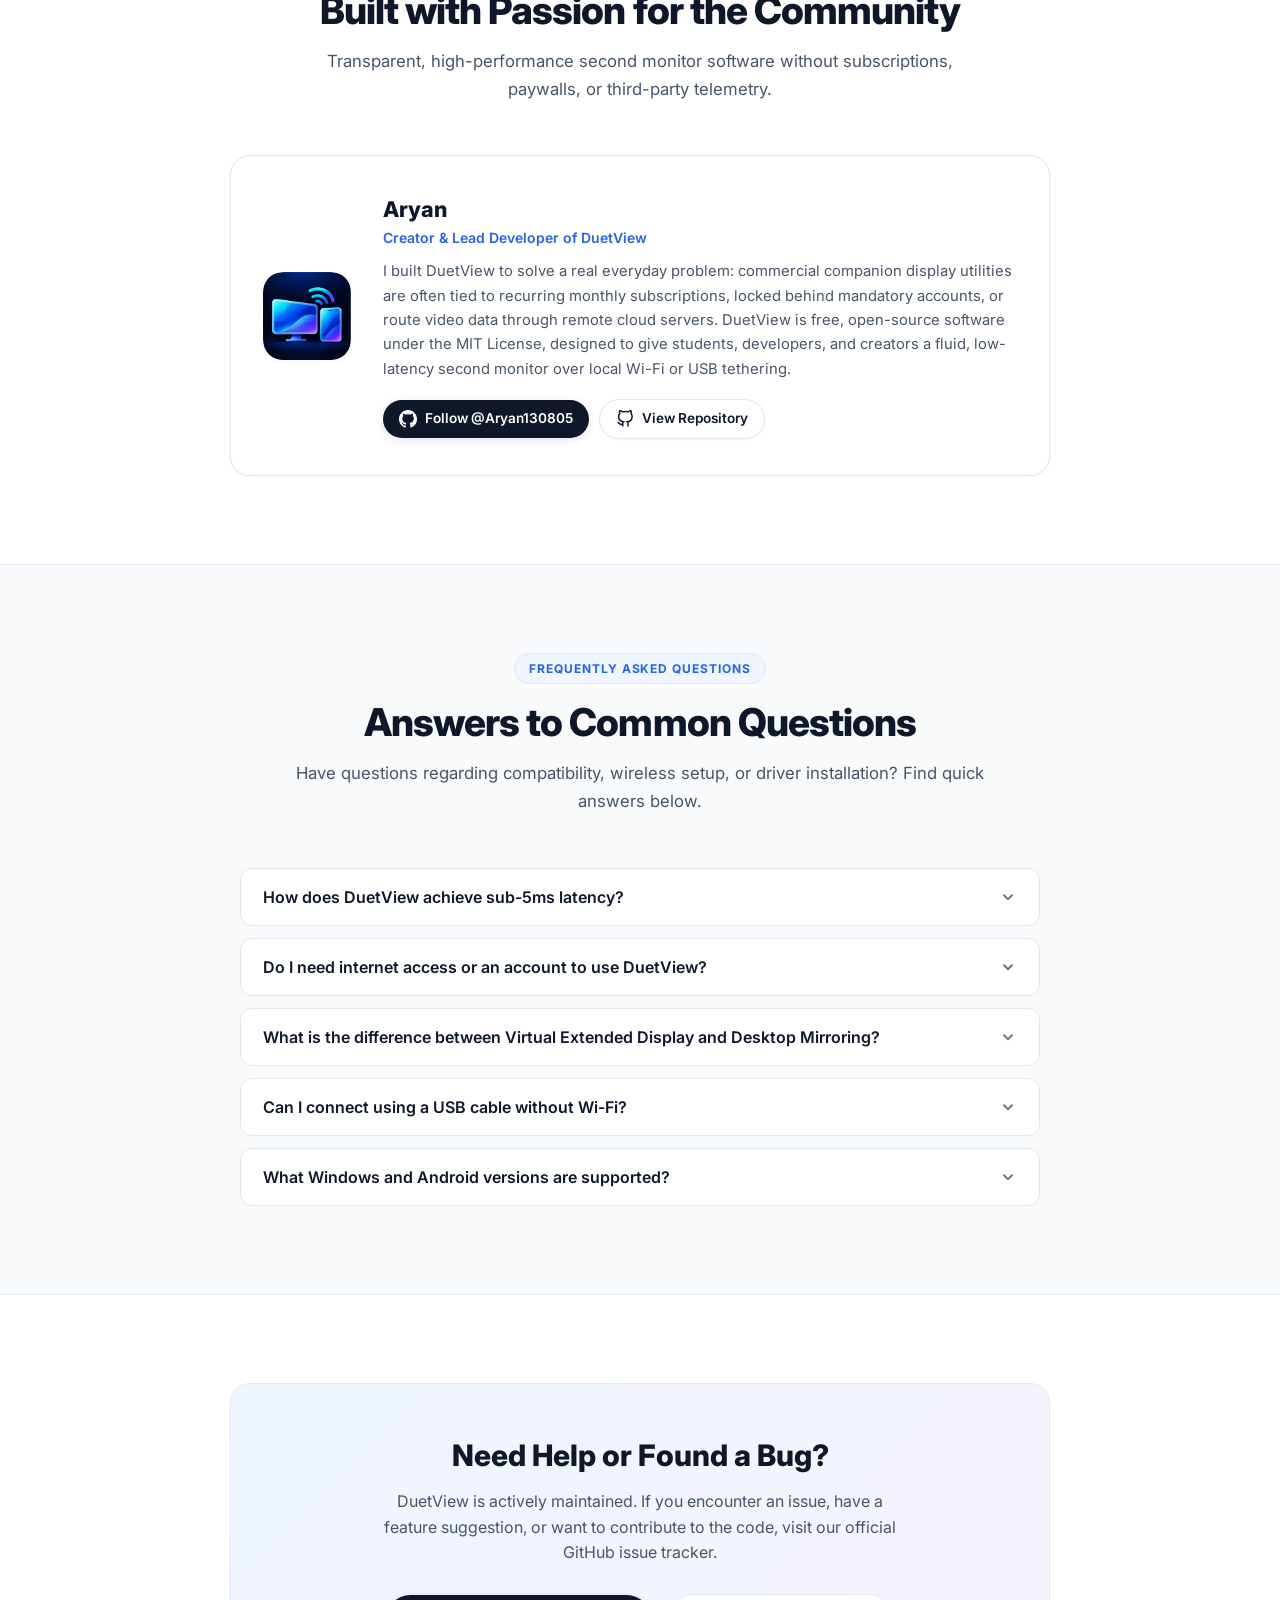
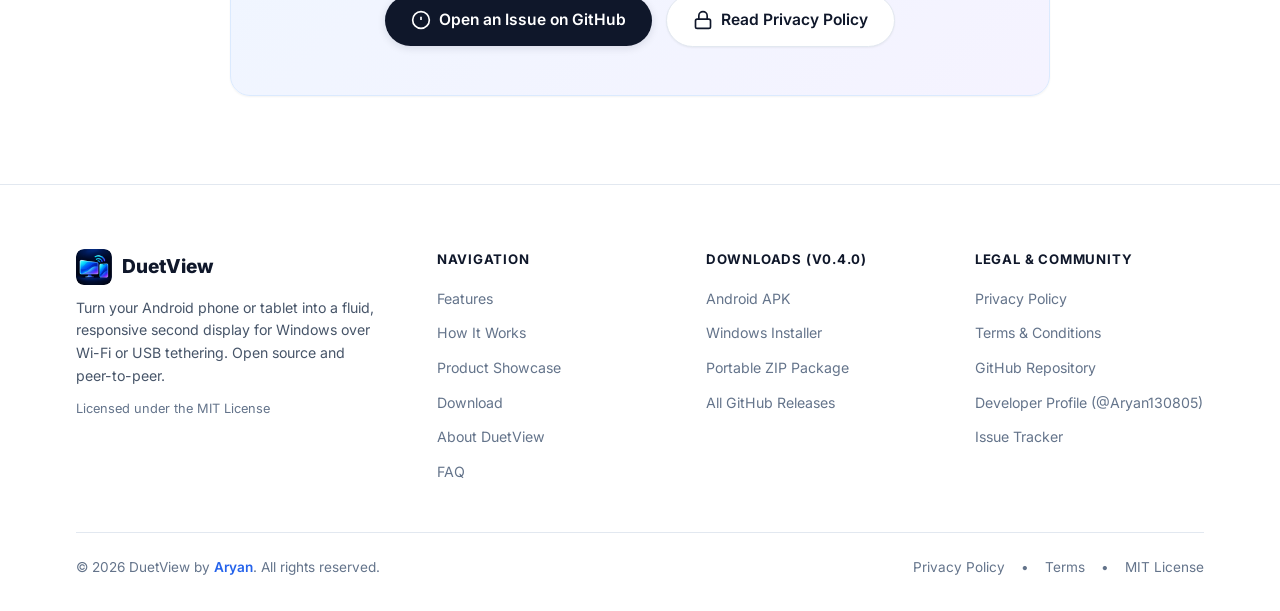
==== commit 2412a6e9: "fix(navbar): remove v0.4.0 badge from navbar and harmonize privacy policy page design" ====
--- a/docs/index.html
+++ b/docs/index.html
@@ -39,7 +39,6 @@
       <a href="#" class="nav-brand" aria-label="DuetView Home">
         <img src="assets/website/images/duetview_icon.png" alt="DuetView Logo" class="brand-logo" width="38" height="38">
         <span class="brand-name">DuetView</span>
-        <span class="brand-badge">v0.4.0</span>
       </a>
 
       <!-- Center: Navigation Links -->
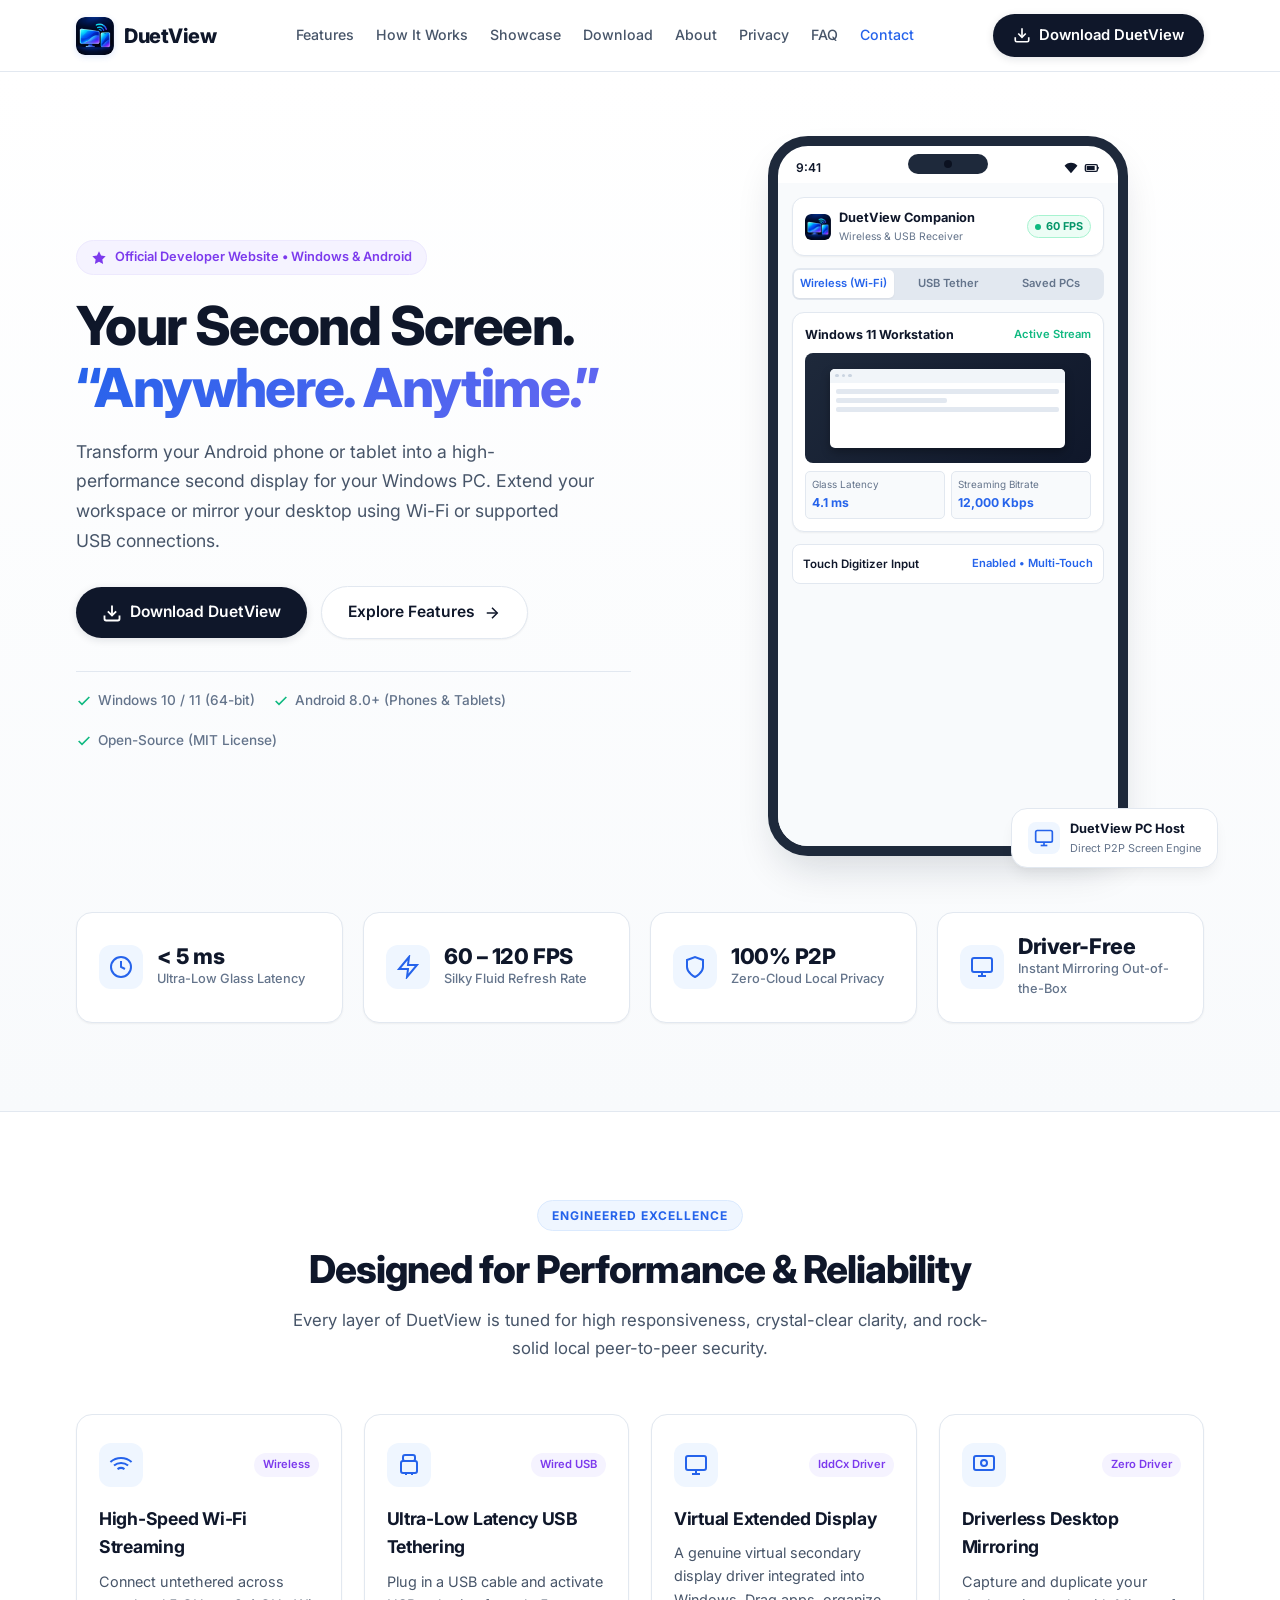
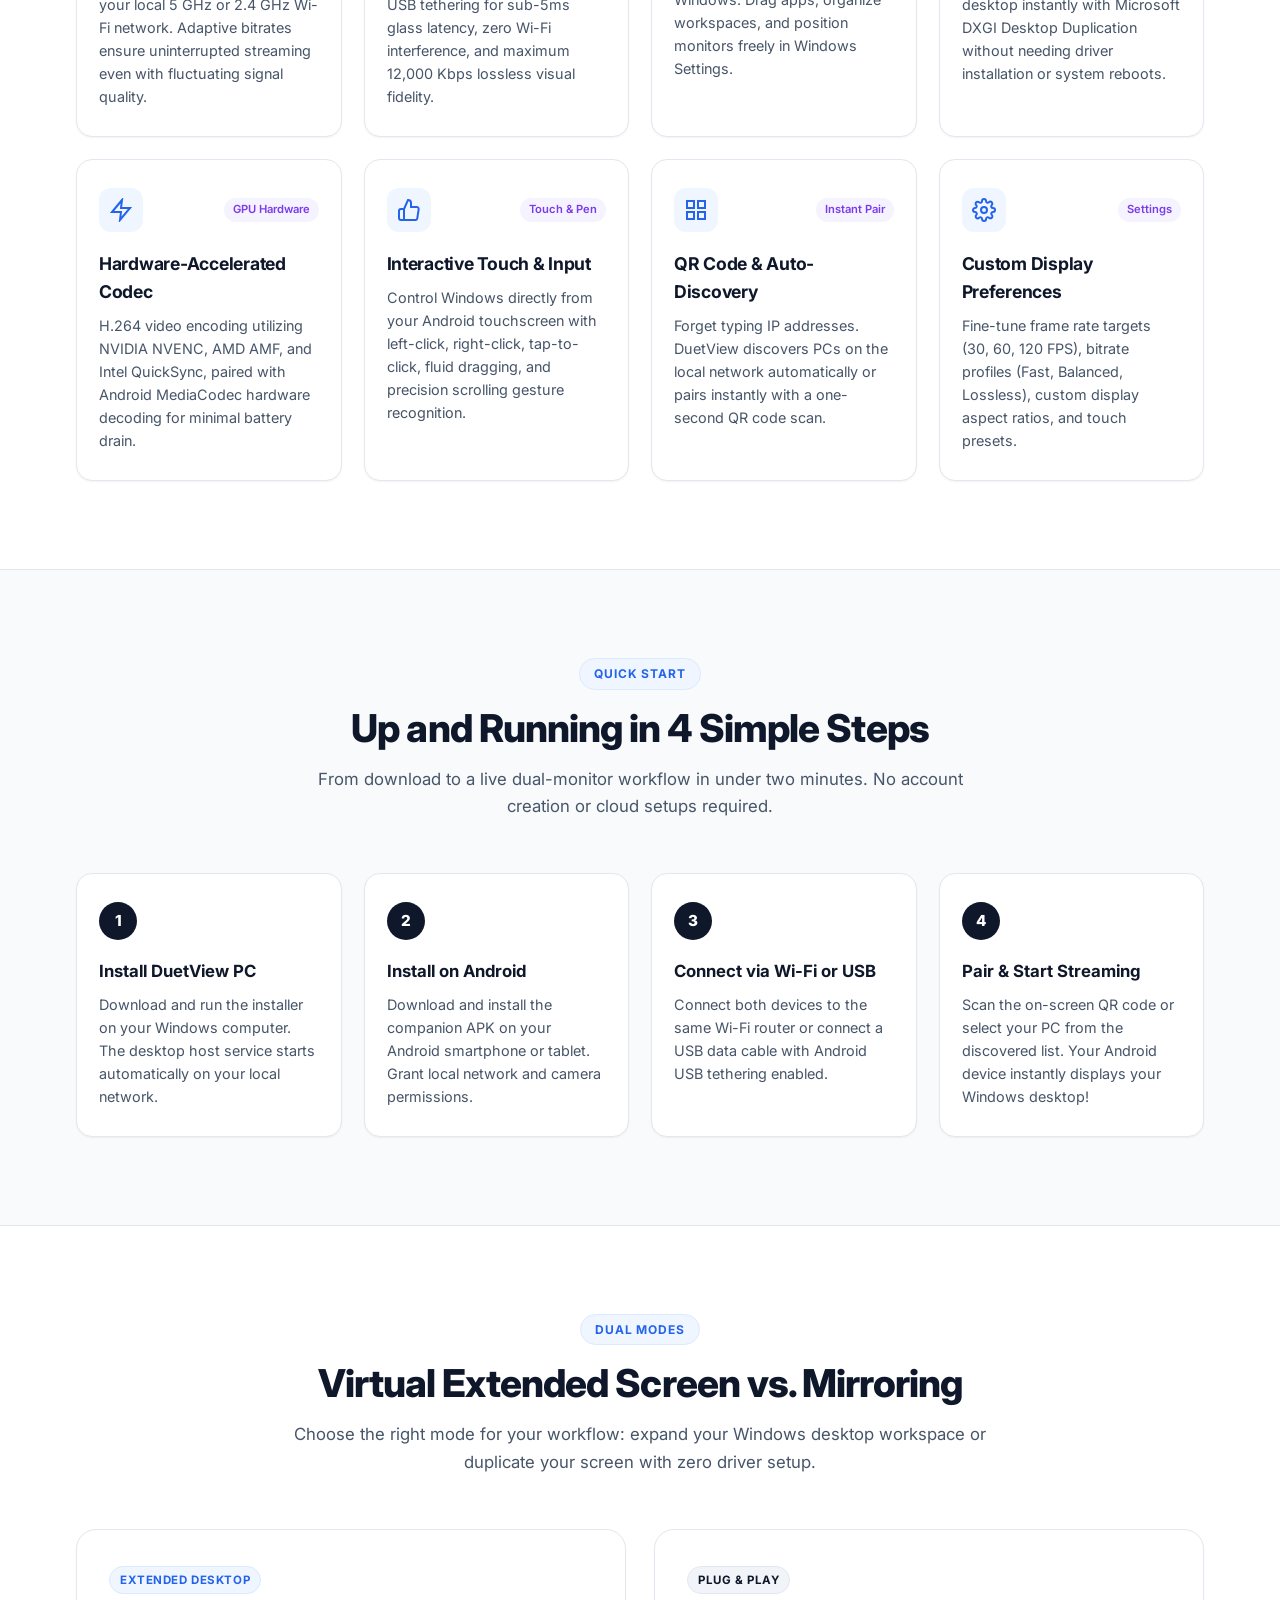
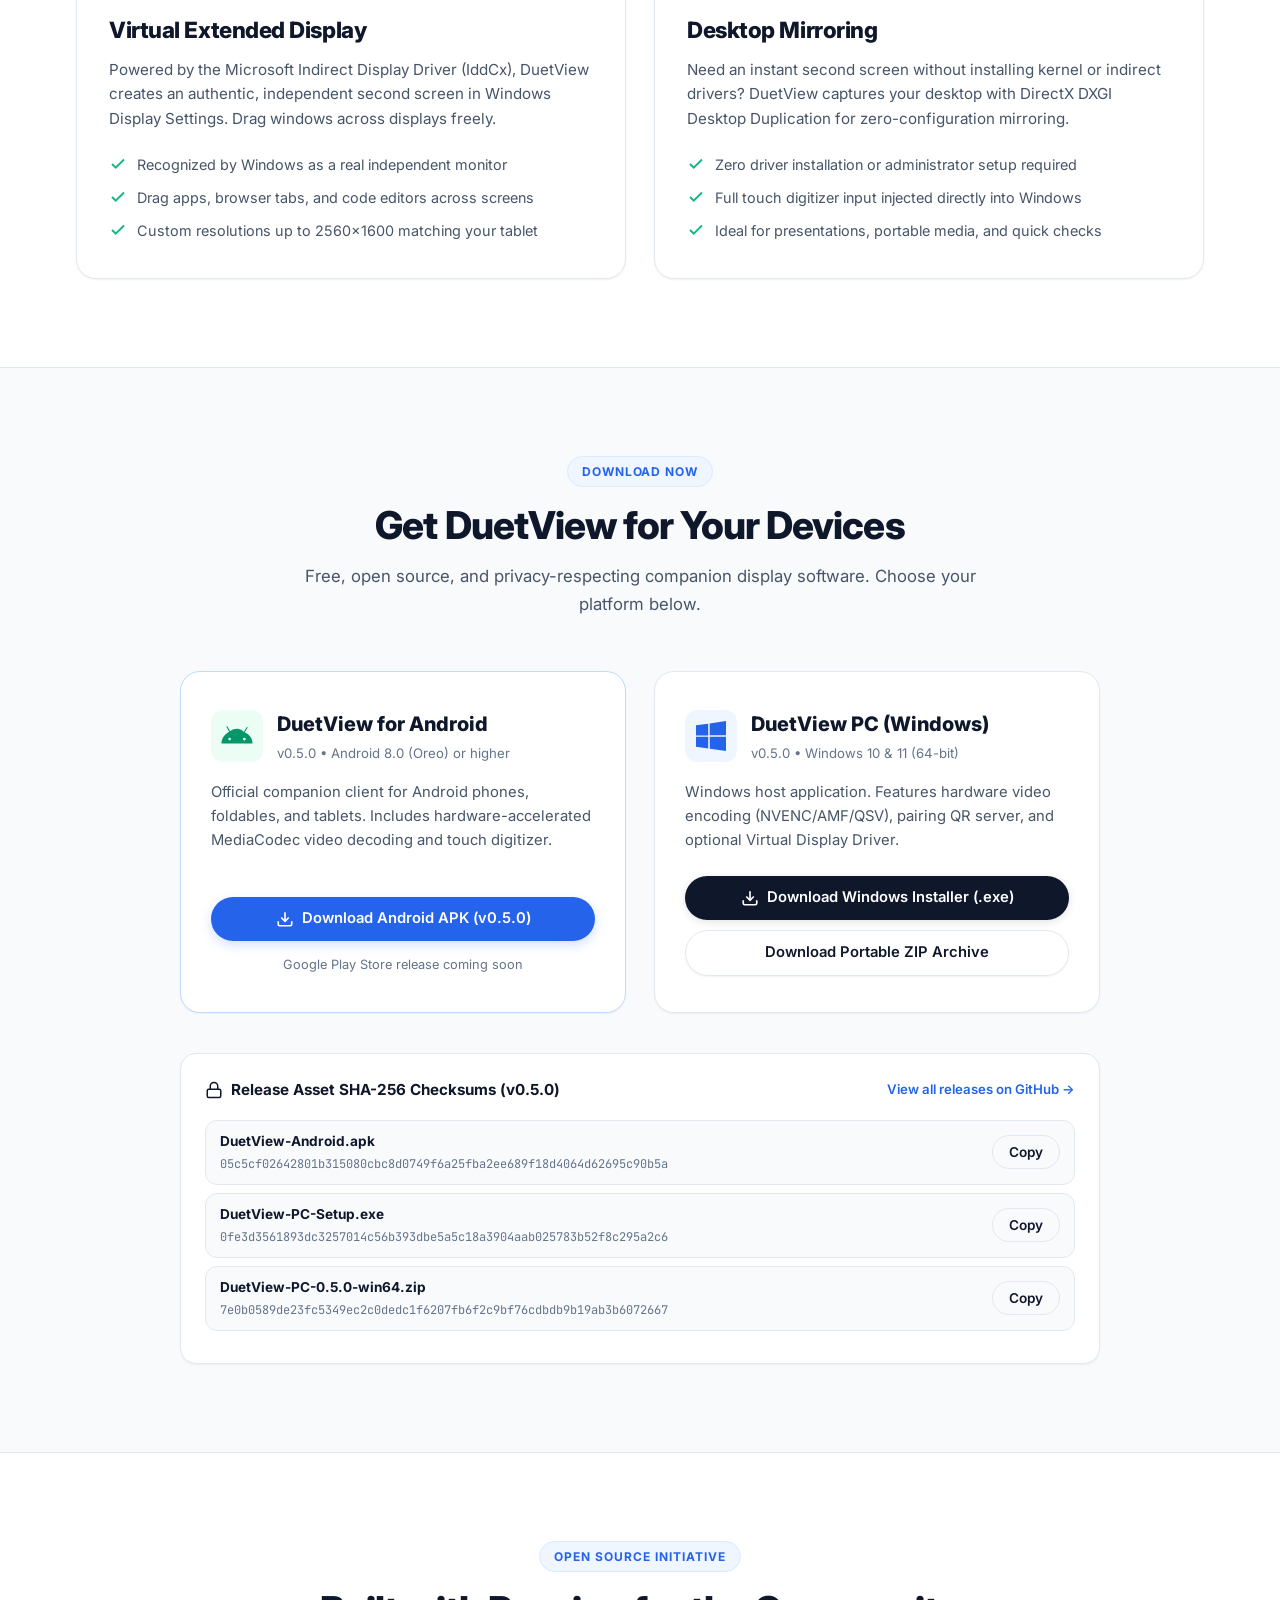
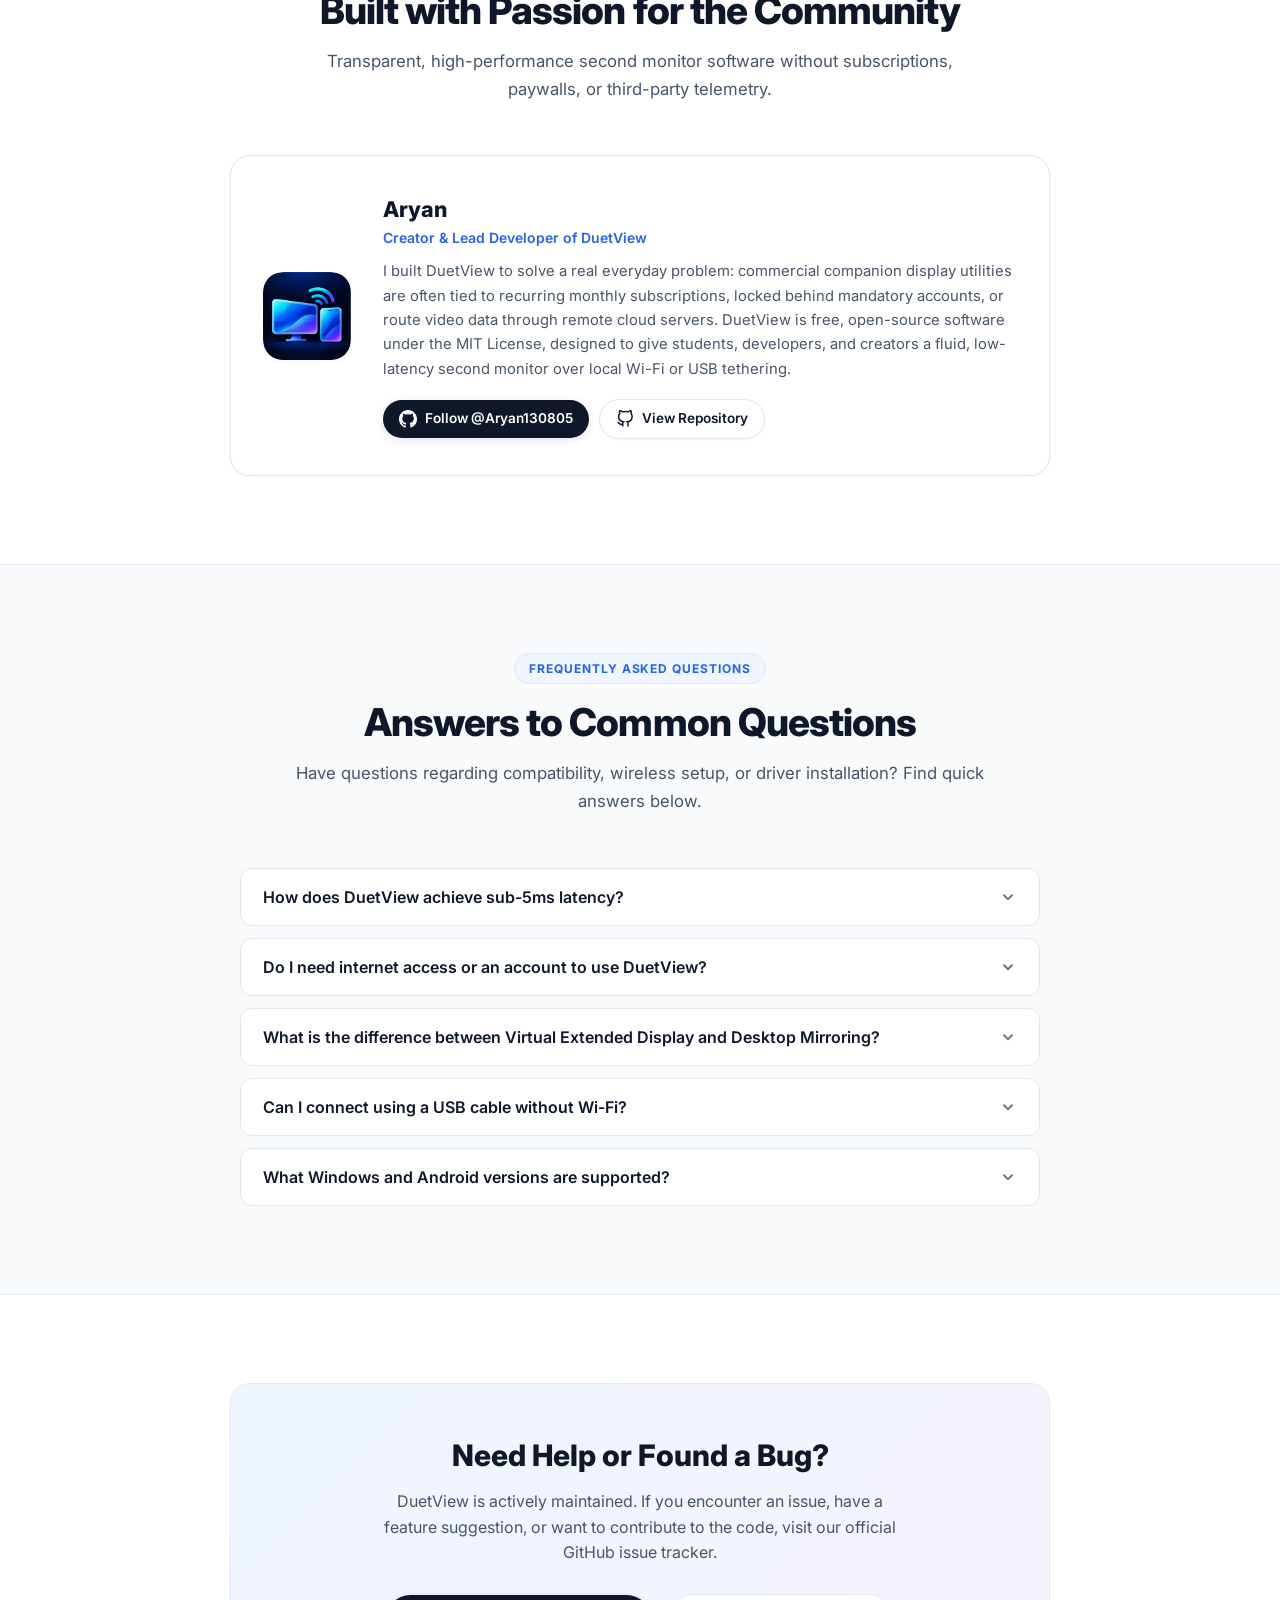
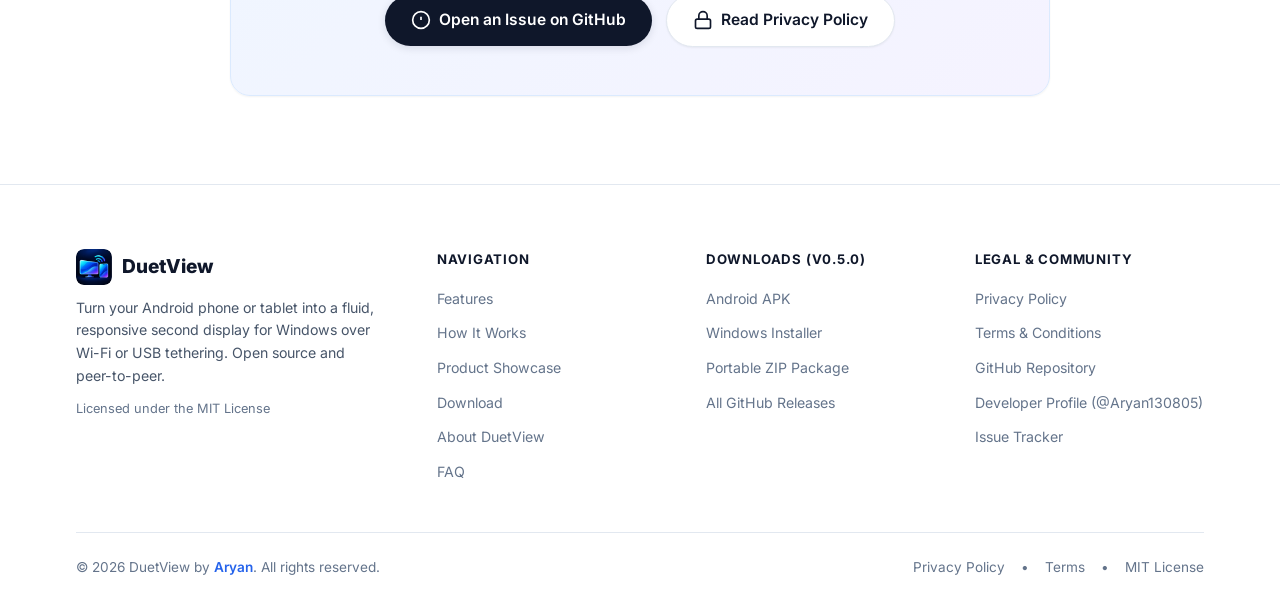
==== commit 083ebc07: "chore: bump version to v0.5.0 across Android, Windows engine, docs, and website" ====
--- a/docs/index.html
+++ b/docs/index.html
@@ -10,7 +10,7 @@
 
   <!-- Open Graph / Meta -->
   <meta property="og:type" content="website">
-  <meta property="og:url" content="https://aryan130805.github.io/DuetView/">
+  <meta property="og:url" content="https://duet-view.vercel.app/">
   <meta property="og:title" content="DuetView — Your Second Screen. Anywhere. Anytime.">
   <meta property="og:description" content="Transform your Android phone or tablet into a high-performance second display for your Windows PC. Sub-5ms latency, peer-to-peer, zero cloud relay.">
   <meta property="og:image" content="assets/website/images/duetview_icon.png">
@@ -506,16 +506,16 @@
             </div>
             <div>
               <h3 class="dl-card-title">DuetView for Android</h3>
-              <span class="dl-card-meta">v0.4.0 &bull; Android 8.0 (Oreo) or higher</span>
+              <span class="dl-card-meta">v0.5.0 &bull; Android 8.0 (Oreo) or higher</span>
             </div>
           </div>
           <p class="dl-card-desc">
             Official companion client for Android phones, foldables, and tablets. Includes hardware-accelerated MediaCodec video decoding and touch digitizer.
           </p>
           <div class="dl-card-actions">
-            <a href="https://github.com/Aryan130805/DuetView/releases/download/v0.4.0/DuetView-Android.apk" class="btn btn-primary-blue btn-block">
+            <a href="https://github.com/Aryan130805/DuetView/releases/download/v0.5.0/DuetView-Android.apk" class="btn btn-primary-blue btn-block">
               <svg width="18" height="18" viewBox="0 0 24 24" fill="none" stroke="currentColor" stroke-width="2.2"><path d="M21 15v4a2 2 0 0 1-2 2H5a2 2 0 0 1-2-2v-4"></path><polyline points="7 10 12 15 17 10"></polyline><line x1="12" y1="15" x2="12" y2="3"></line></svg>
-              <span>Download Android APK (v0.4.0)</span>
+              <span>Download Android APK (v0.5.0)</span>
             </a>
             <div style="font-size: 0.8rem; color: #64748b; text-align: center; margin-top: 4px;">
               Google Play Store release coming soon
@@ -531,18 +531,18 @@
             </div>
             <div>
               <h3 class="dl-card-title">DuetView PC (Windows)</h3>
-              <span class="dl-card-meta">v0.4.0 &bull; Windows 10 &amp; 11 (64-bit)</span>
+              <span class="dl-card-meta">v0.5.0 &bull; Windows 10 &amp; 11 (64-bit)</span>
             </div>
           </div>
           <p class="dl-card-desc">
             Windows host application. Features hardware video encoding (NVENC/AMF/QSV), pairing QR server, and optional Virtual Display Driver.
           </p>
           <div class="dl-card-actions">
-            <a href="https://github.com/Aryan130805/DuetView/releases/download/v0.4.0/DuetView-PC-Setup.exe" class="btn btn-primary btn-block">
+            <a href="https://github.com/Aryan130805/DuetView/releases/download/v0.5.0/DuetView-PC-Setup.exe" class="btn btn-primary btn-block">
               <svg width="18" height="18" viewBox="0 0 24 24" fill="none" stroke="currentColor" stroke-width="2.2"><path d="M21 15v4a2 2 0 0 1-2 2H5a2 2 0 0 1-2-2v-4"></path><polyline points="7 10 12 15 17 10"></polyline><line x1="12" y1="15" x2="12" y2="3"></line></svg>
               <span>Download Windows Installer (.exe)</span>
             </a>
-            <a href="https://github.com/Aryan130805/DuetView/releases/download/v0.4.0/DuetView-PC-0.4.0-win64.zip" class="btn btn-secondary btn-block">
+            <a href="https://github.com/Aryan130805/DuetView/releases/download/v0.5.0/DuetView-PC-0.5.0-win64.zip" class="btn btn-secondary btn-block">
               <span>Download Portable ZIP Archive</span>
             </a>
           </div>
@@ -554,7 +554,7 @@
         <div class="checksum-panel-header">
           <div class="checksum-panel-title">
             <svg width="18" height="18" viewBox="0 0 24 24" fill="none" stroke="currentColor" stroke-width="2"><rect x="3" y="11" width="18" height="11" rx="2" ry="2"></rect><path d="M7 11V7a5 5 0 0 1 10 0v4"></path></svg>
-            <span>Release Asset SHA-256 Checksums (v0.4.0)</span>
+            <span>Release Asset SHA-256 Checksums (v0.5.0)</span>
           </div>
           <a href="https://github.com/Aryan130805/DuetView/releases" target="_blank" rel="noopener noreferrer" style="font-size: 0.825rem; color: var(--primary); font-weight: 600;">
             View all releases on GitHub &rarr;
@@ -582,7 +582,7 @@
         <!-- Windows Portable -->
         <div class="checksum-item-row">
           <div class="checksum-item-info">
-            <span class="checksum-filename">DuetView-PC-0.4.0-win64.zip</span>
+            <span class="checksum-filename">DuetView-PC-0.5.0-win64.zip</span>
             <code class="checksum-hash-code">7e0b0589de23fc5349ec2c0dedc1f6207fb6f2c9bf76cdbdb9b19ab3b6072667</code>
           </div>
           <button class="btn btn-outline btn-sm copy-checksum-btn" data-checksum="7e0b0589de23fc5349ec2c0dedc1f6207fb6f2c9bf76cdbdb9b19ab3b6072667">Copy</button>
@@ -768,11 +768,11 @@
 
         <!-- Col 3: Downloads -->
         <div>
-          <h4 class="footer-col-title">Downloads (v0.4.0)</h4>
+          <h4 class="footer-col-title">Downloads (v0.5.0)</h4>
           <ul class="footer-link-list">
-            <li><a href="https://github.com/Aryan130805/DuetView/releases/download/v0.4.0/DuetView-Android.apk">Android APK</a></li>
-            <li><a href="https://github.com/Aryan130805/DuetView/releases/download/v0.4.0/DuetView-PC-Setup.exe">Windows Installer</a></li>
-            <li><a href="https://github.com/Aryan130805/DuetView/releases/download/v0.4.0/DuetView-PC-0.4.0-win64.zip">Portable ZIP Package</a></li>
+            <li><a href="https://github.com/Aryan130805/DuetView/releases/download/v0.5.0/DuetView-Android.apk">Android APK</a></li>
+            <li><a href="https://github.com/Aryan130805/DuetView/releases/download/v0.5.0/DuetView-PC-Setup.exe">Windows Installer</a></li>
+            <li><a href="https://github.com/Aryan130805/DuetView/releases/download/v0.5.0/DuetView-PC-0.5.0-win64.zip">Portable ZIP Package</a></li>
             <li><a href="https://github.com/Aryan130805/DuetView/releases" target="_blank" rel="noopener noreferrer">All GitHub Releases</a></li>
           </ul>
         </div>
